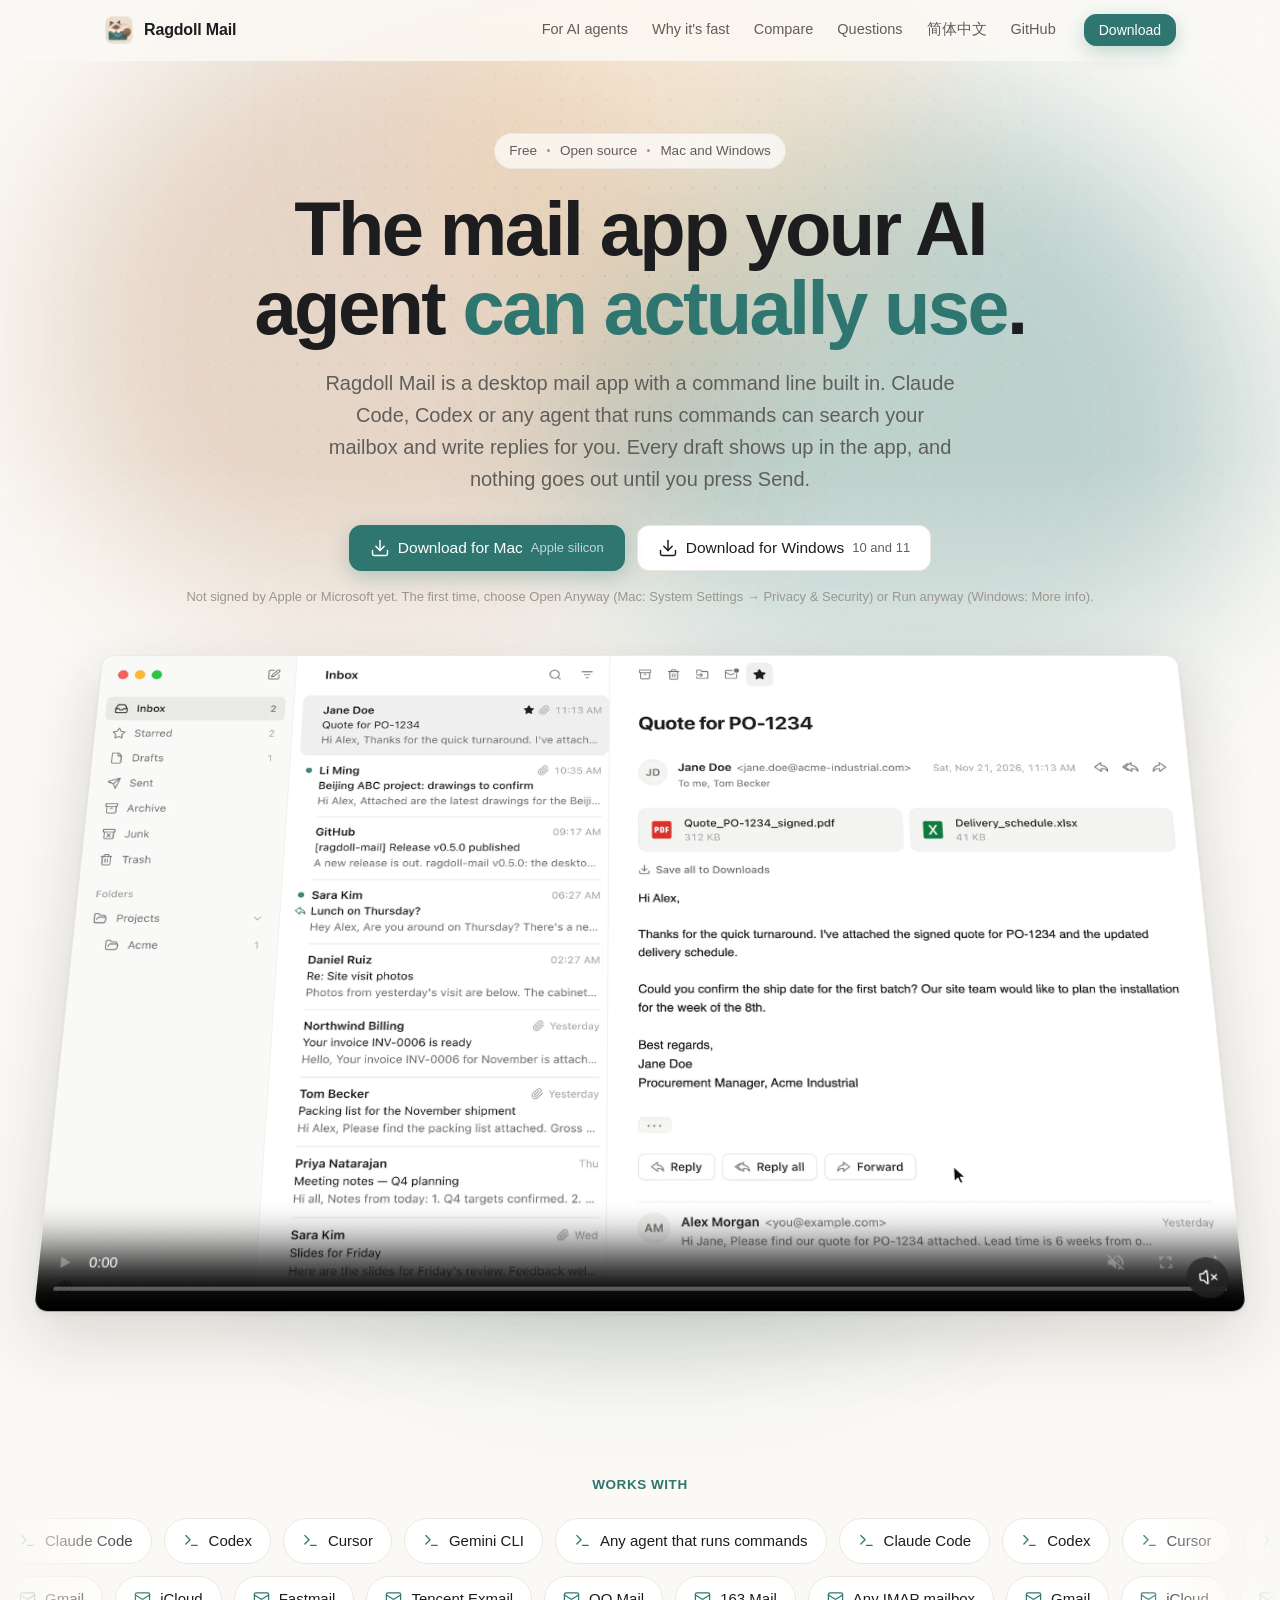
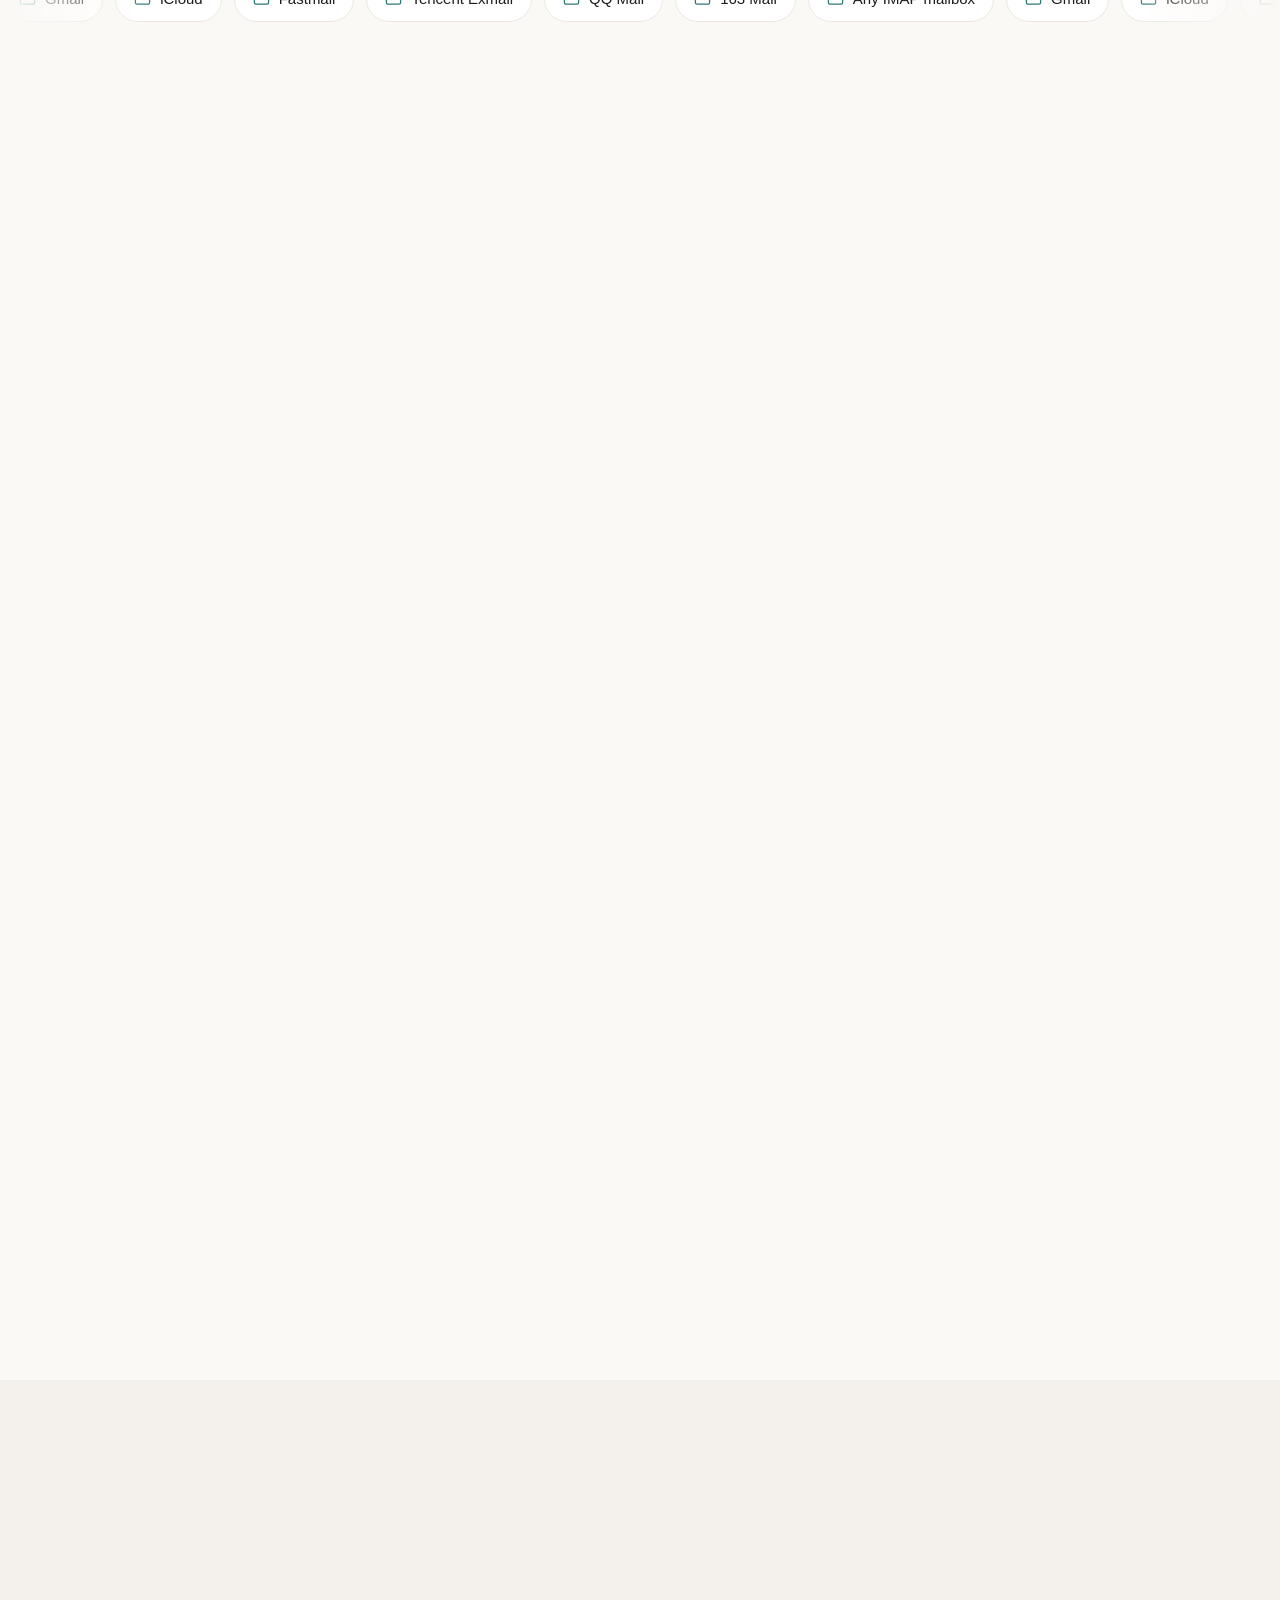
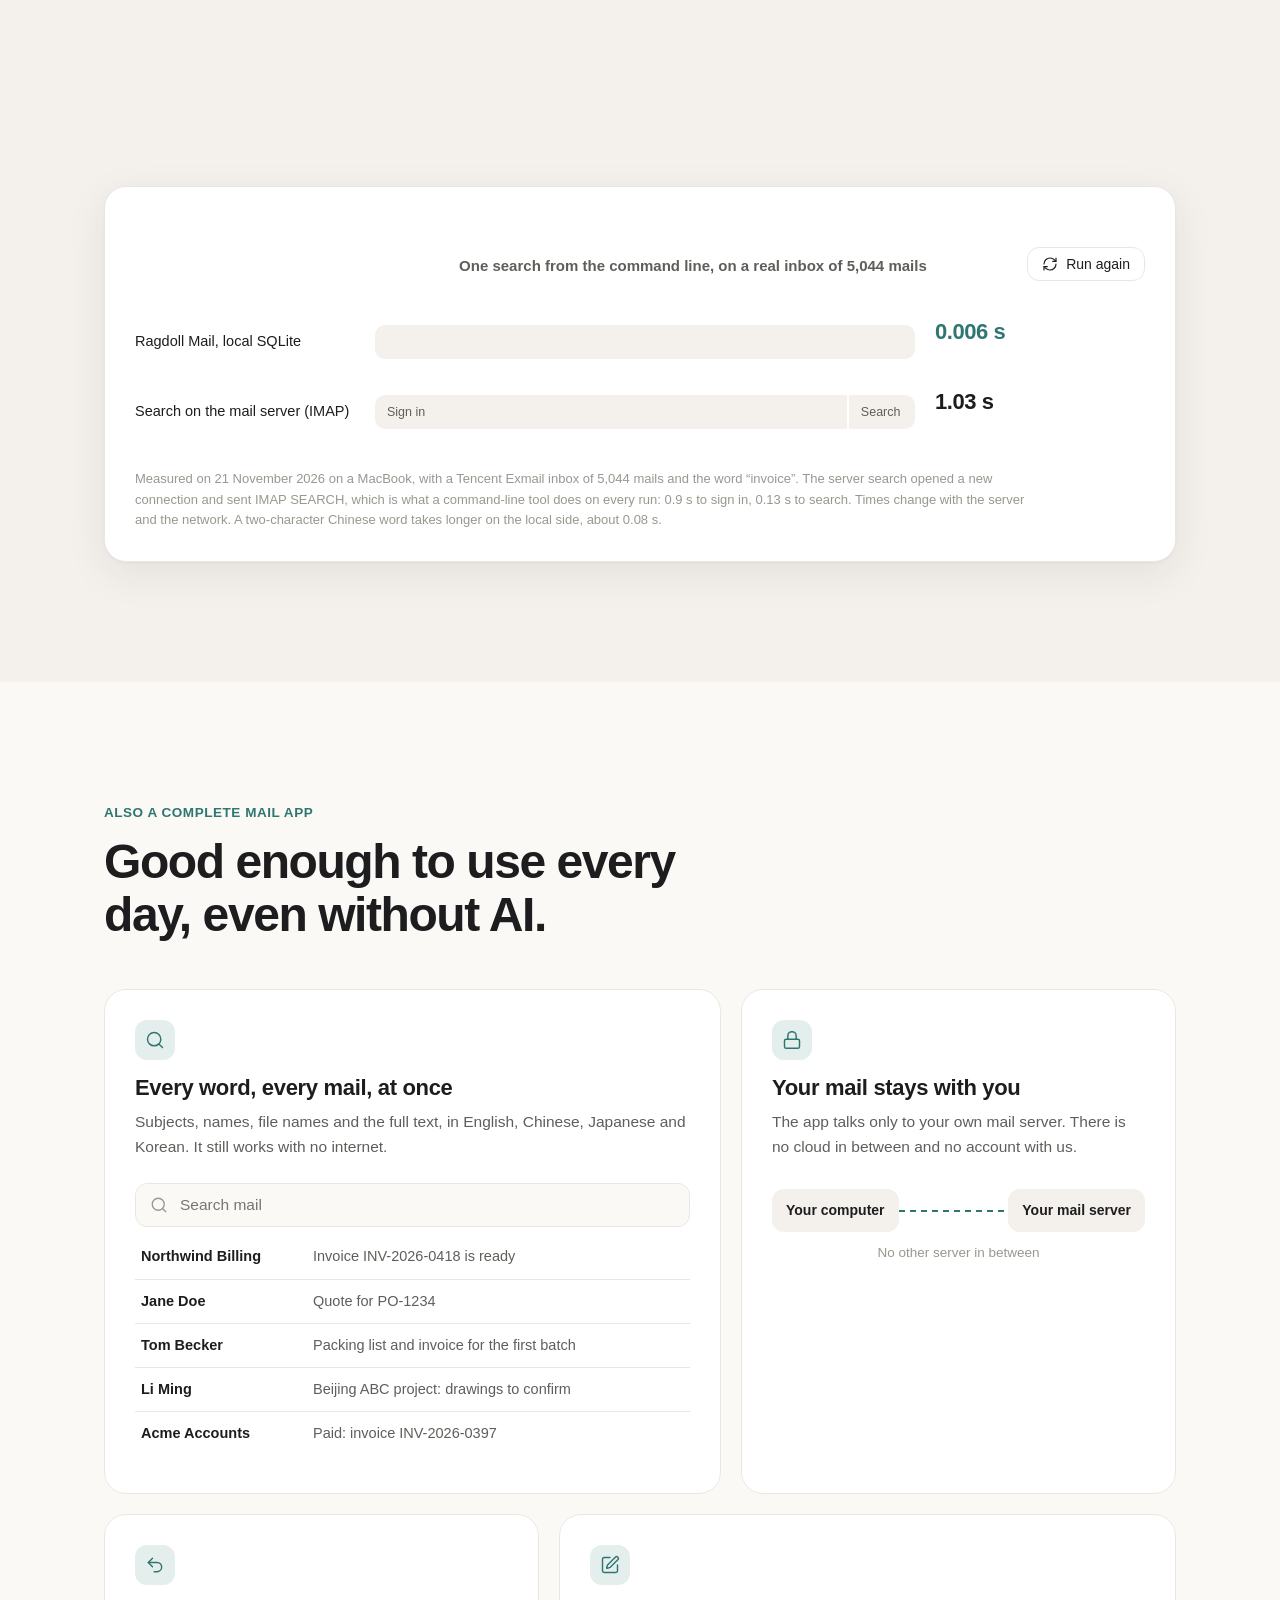
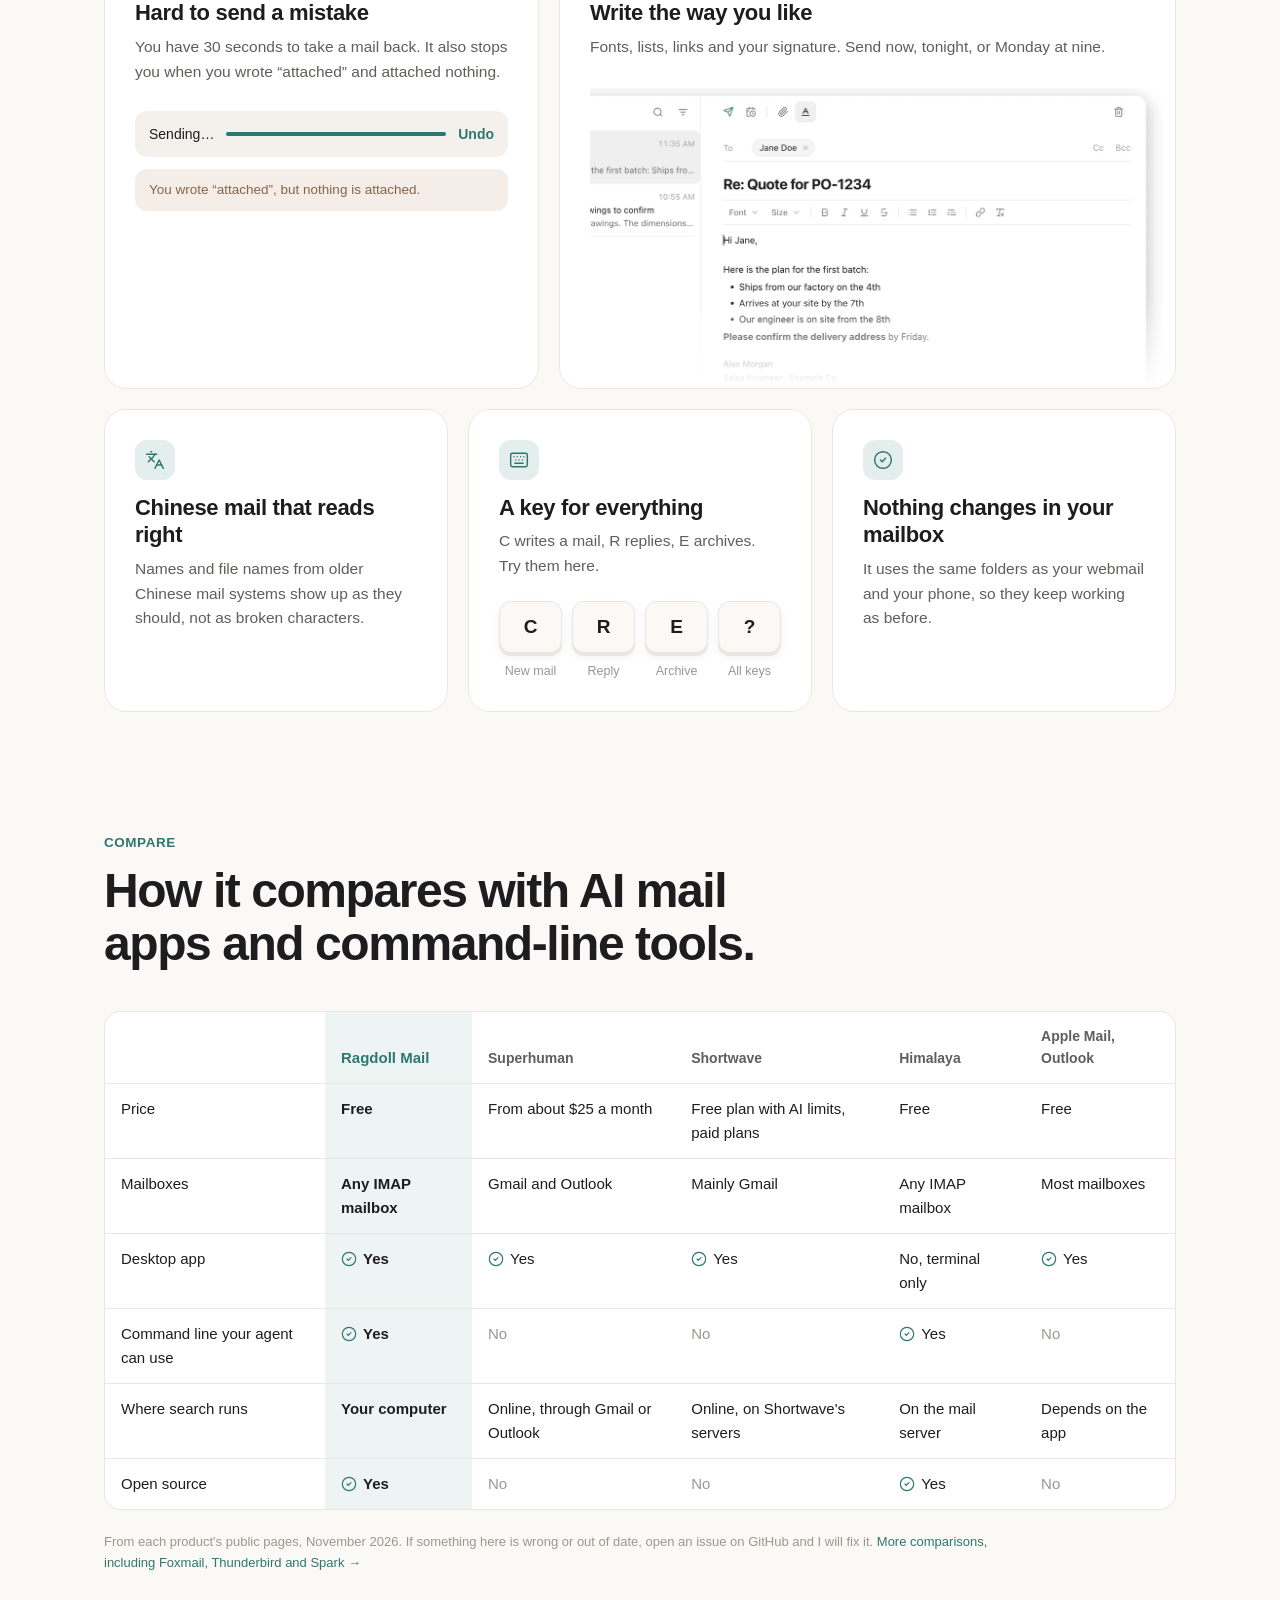
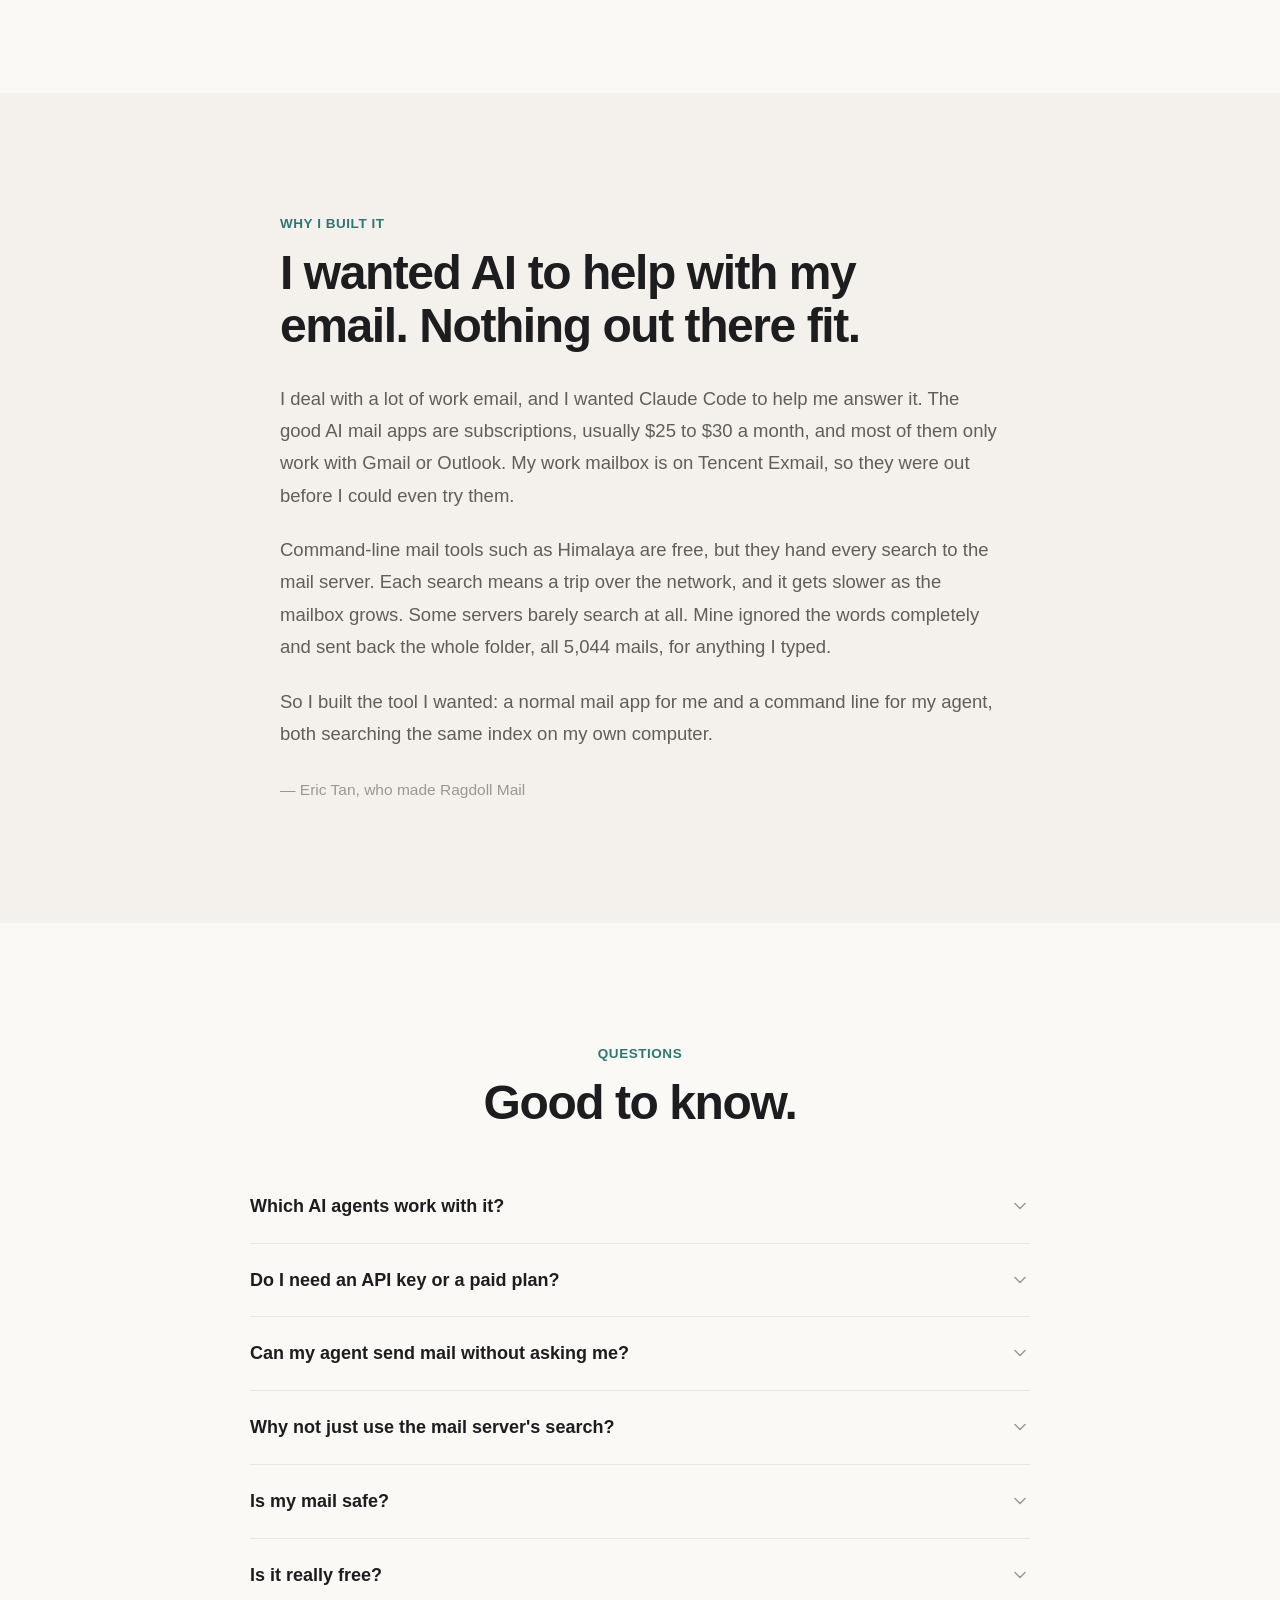
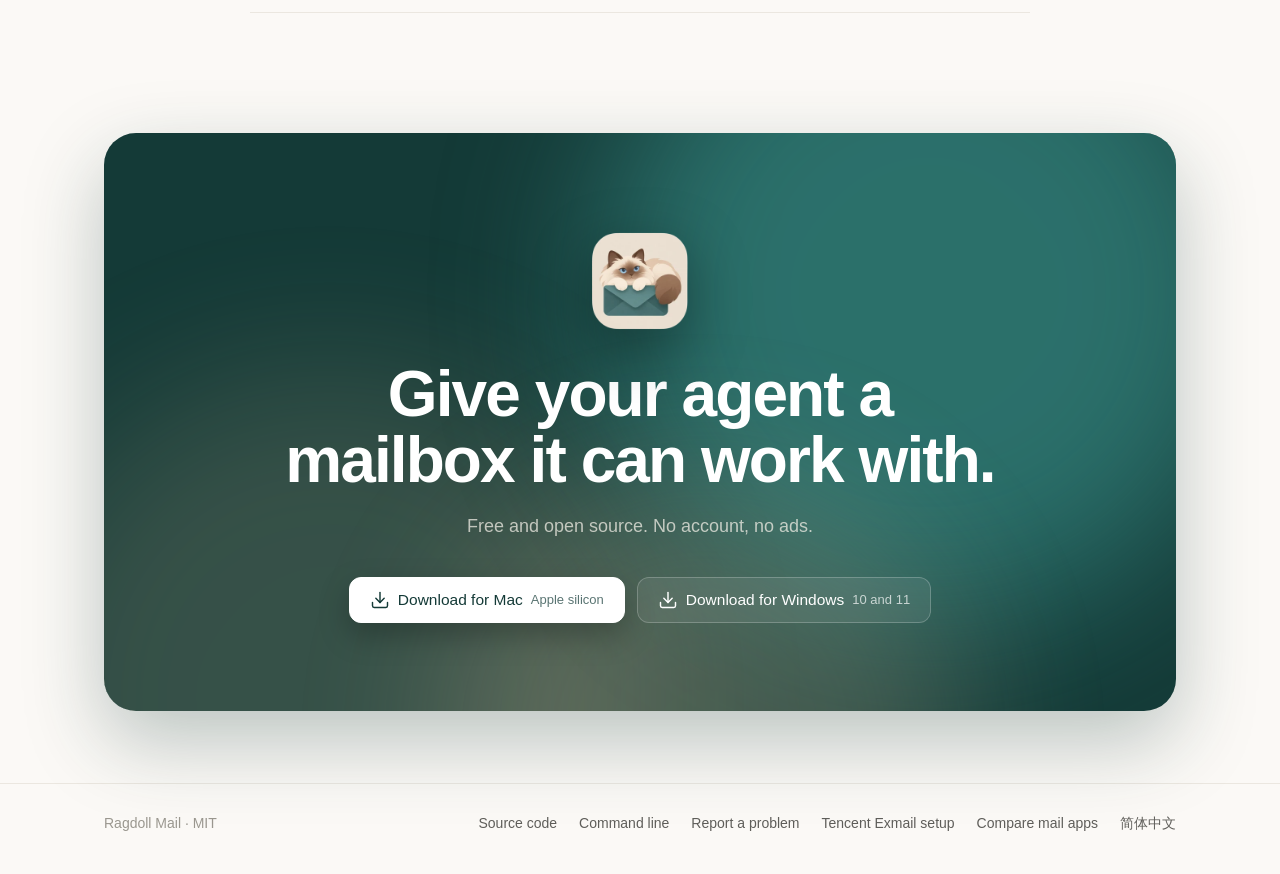
==== site/index.html @ f4a74070 "Website: a landing page that moves and can be tried - Hero: a slow moving light behind, the accent w" ====
<!doctype html>
<html lang="en">
<head>
<meta charset="utf-8">
<meta name="viewport" content="width=device-width, initial-scale=1">
<title>Ragdoll Mail: the free mail app your AI agent can use, for Mac and Windows</title>
<meta name="description" content="A free, open-source mail app for Mac and Windows with a command line built in. Claude Code, Codex and other agents can search your mail and draft replies, and you approve every send. Local SQLite search, any IMAP mailbox.">
<link rel="canonical" href="https://erict16.github.io/ragdoll-mail/">
<link rel="alternate" hreflang="en" href="https://erict16.github.io/ragdoll-mail/">
<link rel="alternate" hreflang="zh-Hans" href="https://erict16.github.io/ragdoll-mail/zh/">
<link rel="alternate" hreflang="x-default" href="https://erict16.github.io/ragdoll-mail/">
<link rel="icon" href="img/icon-256.png">
<link rel="apple-touch-icon" href="img/icon-256.png">
<meta name="theme-color" content="#fbf9f6" media="(prefers-color-scheme: light)">
<meta name="theme-color" content="#161615" media="(prefers-color-scheme: dark)">
<meta property="og:type" content="website">
<meta property="og:title" content="Ragdoll Mail: the free mail app your AI agent can use, for Mac and Windows">
<meta property="og:description" content="A free, open-source mail app for Mac and Windows with a command line built in. Claude Code, Codex and other agents can search your mail and draft replies, and you approve every send. Local SQLite search, any IMAP mailbox.">
<meta property="og:url" content="https://erict16.github.io/ragdoll-mail/">
<meta property="og:image" content="https://erict16.github.io/ragdoll-mail/img/og.png">
<meta property="og:image:width" content="1200">
<meta property="og:image:height" content="630">
<meta property="og:locale" content="en_US">
<meta name="twitter:card" content="summary_large_image">
<script>document.documentElement.classList.add("js")</script>
<link rel="stylesheet" href="style.css">
<link rel="preload" as="image" href="media/demo-en.webp" fetchpriority="high">
<script type="application/ld+json">[{"@context": "https://schema.org", "@type": "SoftwareApplication", "name": "Ragdoll Mail", "operatingSystem": "macOS, Windows", "applicationCategory": "CommunicationApplication", "description": "A free, open-source mail app for Mac and Windows with a command line built in. Claude Code, Codex and other agents can search your mail and draft replies, and you approve every send. Local SQLite search, any IMAP mailbox.", "url": "https://erict16.github.io/ragdoll-mail/", "downloadUrl": "https://github.com/erict16/ragdoll-mail/releases/latest", "license": "https://opensource.org/licenses/MIT", "isAccessibleForFree": true, "image": "https://erict16.github.io/ragdoll-mail/img/og.png", "offers": {"@type": "Offer", "price": "0", "priceCurrency": "USD"}}, {"@context": "https://schema.org", "@type": "VideoObject", "name": "Ragdoll Mail in 35 seconds", "description": "Ragdoll Mail in use: an AI agent in a terminal writes a reply with the ragdoll command, the draft opens in the app, the send is undone and set for tomorrow morning, and search finds mail as you type", "inLanguage": "en", "thumbnailUrl": "https://erict16.github.io/ragdoll-mail/media/demo-en.webp", "contentUrl": "https://erict16.github.io/ragdoll-mail/media/demo-en.mp4", "uploadDate": "2026-11-21", "duration": "PT35S"}, {"@context": "https://schema.org", "@type": "FAQPage", "mainEntity": [{"@type": "Question", "name": "Which AI agents work with it?", "acceptedAnswer": {"@type": "Answer", "text": "Any agent that can run shell commands, such as Claude Code, Codex, Cursor or Gemini CLI. The agent calls the ragdoll command the same way you would in a terminal."}}, {"@type": "Question", "name": "Do I need an API key or a paid plan?", "acceptedAnswer": {"@type": "Answer", "text": "No. Ragdoll Mail signs in to your mailbox over IMAP and SMTP, like any mail app. There is no API key to create, no OAuth app to register and no usage limit."}}, {"@type": "Question", "name": "Can my agent send mail without asking me?", "acceptedAnswer": {"@type": "Answer", "text": "Not by accident. The send command refuses to run without an explicit yes, and the setup we suggest tells agents to ask you first. Most people let the agent write the draft and press Send themselves."}}, {"@type": "Question", "name": "Why not just use the mail server's search?", "acceptedAnswer": {"@type": "Answer", "text": "Every server search is a round trip over the network, and it slows down as the mailbox grows. Some servers hardly search at all. A local index answers in milliseconds and works offline."}}, {"@type": "Question", "name": "Is my mail safe?", "acceptedAnswer": {"@type": "Answer", "text": "Your mail is stored on your computer and on your own mail server, and nowhere else. The app sends nothing to us. We do not run a server."}}, {"@type": "Question", "name": "Is it really free?", "acceptedAnswer": {"@type": "Answer", "text": "Yes. There are no ads, no subscription and no account. The code is open source under the MIT license, so anyone can check what it does."}}]}]</script>
</head>
<body>
<header class="top"><div class="wrap">
  <a class="brand" href="./"><img src="img/icon.webp" alt="" width="30" height="30">Ragdoll Mail</a>
  <nav>
    <a class="hide-s" href="#ai">For AI agents</a>
    <a class="hide-s" href="#speed">Why it&#x27;s fast</a>
    <a class="hide-s" href="#compare">Compare</a>
    <a class="hide-s" href="#questions">Questions</a>
    <a href="zh/" hreflang="zh-Hans">简体中文</a>
    <a href="https://github.com/erict16/ragdoll-mail">GitHub</a>
  </nav>
  <a class="btn primary" data-dl href="https://github.com/erict16/ragdoll-mail/releases/latest/download/ragdoll-mail-mac.dmg">Download</a>
</div></header>

<main>
<div class="hero">
  <div class="aurora" aria-hidden="true"><i></i><i></i><i></i></div>
  <div class="wrap">
  <div class="pill">Free<b></b>Open source<b></b>Mac and Windows</div>
  <h1>The mail app your AI agent <em>can actually use</em>.</h1>
  <p class="lead">Ragdoll Mail is a desktop mail app with a command line built in. Claude Code, Codex or any agent that runs commands can search your mailbox and write replies for you. Every draft shows up in the app, and nothing goes out until you press Send.</p>
  <div class="cta"><a class="btn primary" data-os="mac" href="https://github.com/erict16/ragdoll-mail/releases/latest/download/ragdoll-mail-mac.dmg"><svg class="i" viewBox="0 0 24 24" aria-hidden="true"><path d="M21 15v4a2 2 0 0 1-2 2H5a2 2 0 0 1-2-2v-4"/><polyline points="7 10 12 15 17 10"/><line x1="12" x2="12" y1="15" y2="3"/></svg>Download for Mac <small>Apple silicon</small></a><a class="btn " data-os="win" href="https://github.com/erict16/ragdoll-mail/releases/latest/download/ragdoll-mail-windows.zip"><svg class="i" viewBox="0 0 24 24" aria-hidden="true"><path d="M21 15v4a2 2 0 0 1-2 2H5a2 2 0 0 1-2-2v-4"/><polyline points="7 10 12 15 17 10"/><line x1="12" x2="12" y1="15" y2="3"/></svg>Download for Windows <small>10 and 11</small></a></div>
  <p class="first-open">Not signed by Apple or Microsoft yet. The first time, choose Open Anyway (Mac: System Settings → Privacy &amp; Security) or Run anyway (Windows: More info).</p>
  </div>
  <div class="shot"><div class="glow" aria-hidden="true"></div><div class="tilt">
    <video class="demo" data-src="media/demo-en.mp4" poster="media/demo-en.webp" width="1920" height="1200"
      muted loop playsinline preload="none" aria-label="Ragdoll Mail in use: an AI agent in a terminal writes a reply with the ragdoll command, the draft opens in the app, the send is undone and set for tomorrow morning, and search finds mail as you type"></video>
    <button class="sound" type="button" aria-pressed="false" data-on="Sound on" data-off="Sound off" aria-label="Sound on"><svg class="i" viewBox="0 0 24 24" aria-hidden="true"><path d="M11 4.702a.705.705 0 0 0-1.203-.498L6.413 7.587A1.4 1.4 0 0 1 5.416 8H3a1 1 0 0 0-1 1v6a1 1 0 0 0 1 1h2.416a1.4 1.4 0 0 1 .997.413l3.383 3.384A.705.705 0 0 0 11 19.298z"/><line x1="22" x2="16" y1="9" y2="15"/><line x1="16" x2="22" y1="9" y2="15"/></svg><svg class="i" viewBox="0 0 24 24" aria-hidden="true"><path d="M11 4.702a.705.705 0 0 0-1.203-.498L6.413 7.587A1.4 1.4 0 0 1 5.416 8H3a1 1 0 0 0-1 1v6a1 1 0 0 0 1 1h2.416a1.4 1.4 0 0 1 .997.413l3.383 3.384A.705.705 0 0 0 11 19.298z"/><path d="M16 9a5 5 0 0 1 0 6"/><path d="M19.364 18.364a9 9 0 0 0 0-12.728"/></svg></button>
  </div></div>
</div>

<section id="works" class="works">
  <div class="wrap center"><div class="kicker">Works with</div></div>
  <div class="mq"><div class="mq-track"><div class="mq-set"><span class="chip"><svg class="i" viewBox="0 0 24 24" aria-hidden="true"><polyline points="4 17 10 11 4 5"/><line x1="12" x2="20" y1="19" y2="19"/></svg>Claude Code</span><span class="chip"><svg class="i" viewBox="0 0 24 24" aria-hidden="true"><polyline points="4 17 10 11 4 5"/><line x1="12" x2="20" y1="19" y2="19"/></svg>Codex</span><span class="chip"><svg class="i" viewBox="0 0 24 24" aria-hidden="true"><polyline points="4 17 10 11 4 5"/><line x1="12" x2="20" y1="19" y2="19"/></svg>Cursor</span><span class="chip"><svg class="i" viewBox="0 0 24 24" aria-hidden="true"><polyline points="4 17 10 11 4 5"/><line x1="12" x2="20" y1="19" y2="19"/></svg>Gemini CLI</span><span class="chip"><svg class="i" viewBox="0 0 24 24" aria-hidden="true"><polyline points="4 17 10 11 4 5"/><line x1="12" x2="20" y1="19" y2="19"/></svg>Any agent that runs commands</span><span class="chip"><svg class="i" viewBox="0 0 24 24" aria-hidden="true"><polyline points="4 17 10 11 4 5"/><line x1="12" x2="20" y1="19" y2="19"/></svg>Claude Code</span><span class="chip"><svg class="i" viewBox="0 0 24 24" aria-hidden="true"><polyline points="4 17 10 11 4 5"/><line x1="12" x2="20" y1="19" y2="19"/></svg>Codex</span><span class="chip"><svg class="i" viewBox="0 0 24 24" aria-hidden="true"><polyline points="4 17 10 11 4 5"/><line x1="12" x2="20" y1="19" y2="19"/></svg>Cursor</span><span class="chip"><svg class="i" viewBox="0 0 24 24" aria-hidden="true"><polyline points="4 17 10 11 4 5"/><line x1="12" x2="20" y1="19" y2="19"/></svg>Gemini CLI</span><span class="chip"><svg class="i" viewBox="0 0 24 24" aria-hidden="true"><polyline points="4 17 10 11 4 5"/><line x1="12" x2="20" y1="19" y2="19"/></svg>Any agent that runs commands</span></div><div class="mq-set" aria-hidden="true"><span class="chip"><svg class="i" viewBox="0 0 24 24" aria-hidden="true"><polyline points="4 17 10 11 4 5"/><line x1="12" x2="20" y1="19" y2="19"/></svg>Claude Code</span><span class="chip"><svg class="i" viewBox="0 0 24 24" aria-hidden="true"><polyline points="4 17 10 11 4 5"/><line x1="12" x2="20" y1="19" y2="19"/></svg>Codex</span><span class="chip"><svg class="i" viewBox="0 0 24 24" aria-hidden="true"><polyline points="4 17 10 11 4 5"/><line x1="12" x2="20" y1="19" y2="19"/></svg>Cursor</span><span class="chip"><svg class="i" viewBox="0 0 24 24" aria-hidden="true"><polyline points="4 17 10 11 4 5"/><line x1="12" x2="20" y1="19" y2="19"/></svg>Gemini CLI</span><span class="chip"><svg class="i" viewBox="0 0 24 24" aria-hidden="true"><polyline points="4 17 10 11 4 5"/><line x1="12" x2="20" y1="19" y2="19"/></svg>Any agent that runs commands</span><span class="chip"><svg class="i" viewBox="0 0 24 24" aria-hidden="true"><polyline points="4 17 10 11 4 5"/><line x1="12" x2="20" y1="19" y2="19"/></svg>Claude Code</span><span class="chip"><svg class="i" viewBox="0 0 24 24" aria-hidden="true"><polyline points="4 17 10 11 4 5"/><line x1="12" x2="20" y1="19" y2="19"/></svg>Codex</span><span class="chip"><svg class="i" viewBox="0 0 24 24" aria-hidden="true"><polyline points="4 17 10 11 4 5"/><line x1="12" x2="20" y1="19" y2="19"/></svg>Cursor</span><span class="chip"><svg class="i" viewBox="0 0 24 24" aria-hidden="true"><polyline points="4 17 10 11 4 5"/><line x1="12" x2="20" y1="19" y2="19"/></svg>Gemini CLI</span><span class="chip"><svg class="i" viewBox="0 0 24 24" aria-hidden="true"><polyline points="4 17 10 11 4 5"/><line x1="12" x2="20" y1="19" y2="19"/></svg>Any agent that runs commands</span></div></div></div>
  <div class="mq rev"><div class="mq-track"><div class="mq-set"><span class="chip"><svg class="i" viewBox="0 0 24 24" aria-hidden="true"><rect width="20" height="16" x="2" y="4" rx="2"/><path d="m22 7-8.97 5.7a1.94 1.94 0 0 1-2.06 0L2 7"/></svg>Gmail</span><span class="chip"><svg class="i" viewBox="0 0 24 24" aria-hidden="true"><rect width="20" height="16" x="2" y="4" rx="2"/><path d="m22 7-8.97 5.7a1.94 1.94 0 0 1-2.06 0L2 7"/></svg>iCloud</span><span class="chip"><svg class="i" viewBox="0 0 24 24" aria-hidden="true"><rect width="20" height="16" x="2" y="4" rx="2"/><path d="m22 7-8.97 5.7a1.94 1.94 0 0 1-2.06 0L2 7"/></svg>Fastmail</span><span class="chip"><svg class="i" viewBox="0 0 24 24" aria-hidden="true"><rect width="20" height="16" x="2" y="4" rx="2"/><path d="m22 7-8.97 5.7a1.94 1.94 0 0 1-2.06 0L2 7"/></svg>Tencent Exmail</span><span class="chip"><svg class="i" viewBox="0 0 24 24" aria-hidden="true"><rect width="20" height="16" x="2" y="4" rx="2"/><path d="m22 7-8.97 5.7a1.94 1.94 0 0 1-2.06 0L2 7"/></svg>QQ Mail</span><span class="chip"><svg class="i" viewBox="0 0 24 24" aria-hidden="true"><rect width="20" height="16" x="2" y="4" rx="2"/><path d="m22 7-8.97 5.7a1.94 1.94 0 0 1-2.06 0L2 7"/></svg>163 Mail</span><span class="chip"><svg class="i" viewBox="0 0 24 24" aria-hidden="true"><rect width="20" height="16" x="2" y="4" rx="2"/><path d="m22 7-8.97 5.7a1.94 1.94 0 0 1-2.06 0L2 7"/></svg>Any IMAP mailbox</span><span class="chip"><svg class="i" viewBox="0 0 24 24" aria-hidden="true"><rect width="20" height="16" x="2" y="4" rx="2"/><path d="m22 7-8.97 5.7a1.94 1.94 0 0 1-2.06 0L2 7"/></svg>Gmail</span><span class="chip"><svg class="i" viewBox="0 0 24 24" aria-hidden="true"><rect width="20" height="16" x="2" y="4" rx="2"/><path d="m22 7-8.97 5.7a1.94 1.94 0 0 1-2.06 0L2 7"/></svg>iCloud</span><span class="chip"><svg class="i" viewBox="0 0 24 24" aria-hidden="true"><rect width="20" height="16" x="2" y="4" rx="2"/><path d="m22 7-8.97 5.7a1.94 1.94 0 0 1-2.06 0L2 7"/></svg>Fastmail</span><span class="chip"><svg class="i" viewBox="0 0 24 24" aria-hidden="true"><rect width="20" height="16" x="2" y="4" rx="2"/><path d="m22 7-8.97 5.7a1.94 1.94 0 0 1-2.06 0L2 7"/></svg>Tencent Exmail</span><span class="chip"><svg class="i" viewBox="0 0 24 24" aria-hidden="true"><rect width="20" height="16" x="2" y="4" rx="2"/><path d="m22 7-8.97 5.7a1.94 1.94 0 0 1-2.06 0L2 7"/></svg>QQ Mail</span><span class="chip"><svg class="i" viewBox="0 0 24 24" aria-hidden="true"><rect width="20" height="16" x="2" y="4" rx="2"/><path d="m22 7-8.97 5.7a1.94 1.94 0 0 1-2.06 0L2 7"/></svg>163 Mail</span><span class="chip"><svg class="i" viewBox="0 0 24 24" aria-hidden="true"><rect width="20" height="16" x="2" y="4" rx="2"/><path d="m22 7-8.97 5.7a1.94 1.94 0 0 1-2.06 0L2 7"/></svg>Any IMAP mailbox</span></div><div class="mq-set" aria-hidden="true"><span class="chip"><svg class="i" viewBox="0 0 24 24" aria-hidden="true"><rect width="20" height="16" x="2" y="4" rx="2"/><path d="m22 7-8.97 5.7a1.94 1.94 0 0 1-2.06 0L2 7"/></svg>Gmail</span><span class="chip"><svg class="i" viewBox="0 0 24 24" aria-hidden="true"><rect width="20" height="16" x="2" y="4" rx="2"/><path d="m22 7-8.97 5.7a1.94 1.94 0 0 1-2.06 0L2 7"/></svg>iCloud</span><span class="chip"><svg class="i" viewBox="0 0 24 24" aria-hidden="true"><rect width="20" height="16" x="2" y="4" rx="2"/><path d="m22 7-8.97 5.7a1.94 1.94 0 0 1-2.06 0L2 7"/></svg>Fastmail</span><span class="chip"><svg class="i" viewBox="0 0 24 24" aria-hidden="true"><rect width="20" height="16" x="2" y="4" rx="2"/><path d="m22 7-8.97 5.7a1.94 1.94 0 0 1-2.06 0L2 7"/></svg>Tencent Exmail</span><span class="chip"><svg class="i" viewBox="0 0 24 24" aria-hidden="true"><rect width="20" height="16" x="2" y="4" rx="2"/><path d="m22 7-8.97 5.7a1.94 1.94 0 0 1-2.06 0L2 7"/></svg>QQ Mail</span><span class="chip"><svg class="i" viewBox="0 0 24 24" aria-hidden="true"><rect width="20" height="16" x="2" y="4" rx="2"/><path d="m22 7-8.97 5.7a1.94 1.94 0 0 1-2.06 0L2 7"/></svg>163 Mail</span><span class="chip"><svg class="i" viewBox="0 0 24 24" aria-hidden="true"><rect width="20" height="16" x="2" y="4" rx="2"/><path d="m22 7-8.97 5.7a1.94 1.94 0 0 1-2.06 0L2 7"/></svg>Any IMAP mailbox</span><span class="chip"><svg class="i" viewBox="0 0 24 24" aria-hidden="true"><rect width="20" height="16" x="2" y="4" rx="2"/><path d="m22 7-8.97 5.7a1.94 1.94 0 0 1-2.06 0L2 7"/></svg>Gmail</span><span class="chip"><svg class="i" viewBox="0 0 24 24" aria-hidden="true"><rect width="20" height="16" x="2" y="4" rx="2"/><path d="m22 7-8.97 5.7a1.94 1.94 0 0 1-2.06 0L2 7"/></svg>iCloud</span><span class="chip"><svg class="i" viewBox="0 0 24 24" aria-hidden="true"><rect width="20" height="16" x="2" y="4" rx="2"/><path d="m22 7-8.97 5.7a1.94 1.94 0 0 1-2.06 0L2 7"/></svg>Fastmail</span><span class="chip"><svg class="i" viewBox="0 0 24 24" aria-hidden="true"><rect width="20" height="16" x="2" y="4" rx="2"/><path d="m22 7-8.97 5.7a1.94 1.94 0 0 1-2.06 0L2 7"/></svg>Tencent Exmail</span><span class="chip"><svg class="i" viewBox="0 0 24 24" aria-hidden="true"><rect width="20" height="16" x="2" y="4" rx="2"/><path d="m22 7-8.97 5.7a1.94 1.94 0 0 1-2.06 0L2 7"/></svg>QQ Mail</span><span class="chip"><svg class="i" viewBox="0 0 24 24" aria-hidden="true"><rect width="20" height="16" x="2" y="4" rx="2"/><path d="m22 7-8.97 5.7a1.94 1.94 0 0 1-2.06 0L2 7"/></svg>163 Mail</span><span class="chip"><svg class="i" viewBox="0 0 24 24" aria-hidden="true"><rect width="20" height="16" x="2" y="4" rx="2"/><path d="m22 7-8.97 5.7a1.94 1.94 0 0 1-2.06 0L2 7"/></svg>Any IMAP mailbox</span></div></div></div>
</section>

<div class="wrap"><div class="nums reveal"><div class="num"><b data-n="6" data-pre="" data-suf=" ms">6 ms</b><span>one search through 5,044 mails</span></div><div class="num"><b data-n="0" data-pre="$" data-suf="">$0</b><span>no subscription, no account</span></div><div class="num"><b data-n="30" data-pre="" data-suf=" s">30 s</b><span>to take a sent mail back</span></div><div class="num"><b data-n="0" data-pre="" data-suf="">0</b><span>mails that pass through a server of ours</span></div></div></div>

<section id="ai"><div class="wrap">
  <div class="reveal">
    <div class="kicker">For AI agents</div>
    <h2>Your agent writes the draft, and you decide whether it goes out.</h2>
    <p class="sub">The <code>ragdoll</code> command is installed from the app in one click (Settings → Command line). Every command has a <code>--json</code> option, and <code>ragdoll --help</code> lists them all, so an agent can learn it on its own. <a class="more" href="https://github.com/erict16/ragdoll-mail/blob/main/docs/command-line.md">Read the command-line guide →</a></p>
  </div>
  <div class="grid agent">
    <div class="agent-demo t-wide reveal">
      <div class="tabs" role="tablist"><button type="button" role="tab" aria-selected="true" data-k="0">Reply with a file</button><button type="button" role="tab" aria-selected="false" data-k="1">What needs me?</button><button type="button" role="tab" aria-selected="false" data-k="2">Send it Monday</button></div>
      <div class="term-win"><div class="term-bar"><b></b><b></b><b></b></div><div class="term-stack"><div class="term scene on" data-k="0"><span class="ln say"><span class="y">you  </span> <span class="c">›</span> <span class="tx" data-t="Reply to Jane and attach the signed quote.">Reply to Jane and attach the signed quote.</span></span><span class="ln"><span class="p">$</span> <span class="tx" data-t="ragdoll search jane quote --json">ragdoll search jane quote --json</span></span><span class="ln"><span class="p">$</span> <span class="tx" data-t="ragdoll draft --reply inbox:312 --body reply.html --attach Quote.pdf">ragdoll draft --reply inbox:312 --body reply.html --attach Quote.pdf</span></span><span class="ln"><span class="p">$</span> <span class="tx" data-t="ragdoll check drafts:14 --reply">ragdoll check drafts:14 --reply</span></span><span class="ln">  <span class="p">CHECK OK</span></span><span class="ln"><span class="p">$</span> <span class="tx" data-t="ragdoll open drafts:14">ragdoll open drafts:14</span></span><span class="ln say"><span class="y">agent</span> <span class="c">›</span> The draft is open in Ragdoll Mail. Send it when you are happy.</span></div><div class="term scene" data-k="1"><span class="ln say"><span class="y">you  </span> <span class="c">›</span> <span class="tx" data-t="What is still waiting for me this week?">What is still waiting for me this week?</span></span><span class="ln"><span class="p">$</span> <span class="tx" data-t="ragdoll list --unread --since 2026-11-16 --json">ragdoll list --unread --since 2026-11-16 --json</span></span><span class="ln"><span class="p">$</span> <span class="tx" data-t="ragdoll read inbox:318 --new --json">ragdoll read inbox:318 --new --json</span></span><span class="ln say"><span class="y">agent</span> <span class="c">›</span> Three mails need you. Li Ming wants the drawings confirmed by Friday.</span></div><div class="term scene" data-k="2"><span class="ln say"><span class="y">you  </span> <span class="c">›</span> <span class="tx" data-t="Send it on Monday at nine instead.">Send it on Monday at nine instead.</span></span><span class="ln say"><span class="y">agent</span> <span class="c">›</span> Schedule drafts:14 for Monday 23 November at 09:00?</span><span class="ln say"><span class="y">you  </span> <span class="c">›</span> <span class="tx" data-t="Yes.">Yes.</span></span><span class="ln"><span class="p">$</span> <span class="tx" data-t="ragdoll schedule drafts:14 --at &quot;2026-11-23 09:00&quot; --yes">ragdoll schedule drafts:14 --at &quot;2026-11-23 09:00&quot; --yes</span></span><span class="ln say"><span class="y">agent</span> <span class="c">›</span> Done. Ragdoll Mail sends it on Monday at 09:00.</span></div></div></div>
      <div class="handoff"><i></i></div>
      <div class="cards"><div class="card scene on" data-k="0"><div class="card-top"><span><svg class="i" viewBox="0 0 24 24" aria-hidden="true"><path d="M15 2H6a2 2 0 0 0-2 2v16a2 2 0 0 0 2 2h12a2 2 0 0 0 2-2V7Z"/><path d="M14 2v4a2 2 0 0 0 2 2h4"/><path d="M10 9H8"/><path d="M16 13H8"/><path d="M16 17H8"/></svg>Drafts</span><span><img src="img/icon.webp" alt="" width="18" height="18" loading="lazy">Ragdoll Mail</span></div><div class="draft-to"><span>To</span><b>Jane Doe</b></div><div class="draft-subj">Re: Quote for PO-1234</div><p>Hi Jane, the signed quote for PO-1234 is attached. Please confirm the delivery address by Friday.</p><div class="draft-foot"><span class="att"><svg class="i" viewBox="0 0 24 24" aria-hidden="true"><path d="m21.44 11.05-9.19 9.19a6 6 0 0 1-8.49-8.49l8.57-8.57A4 4 0 1 1 18 8.84l-8.59 8.57a2 2 0 0 1-2.83-2.83l8.49-8.48"/></svg>Quote.pdf</span><span class="btn primary"><svg class="i" viewBox="0 0 24 24" aria-hidden="true"><path d="M14.536 21.686a.5.5 0 0 0 .937-.024l6.5-19a.496.496 0 0 0-.635-.635l-19 6.5a.5.5 0 0 0-.024.937l7.93 3.18a2 2 0 0 1 1.112 1.11z"/><path d="m21.854 2.147-10.94 10.939"/></svg>Send</span></div></div><div class="card scene" data-k="1"><div class="card-top"><span><svg class="i" viewBox="0 0 24 24" aria-hidden="true"><polyline points="22 12 16 12 14 15 10 15 8 12 2 12"/><path d="M5.45 5.11 2 12v6a2 2 0 0 0 2 2h16a2 2 0 0 0 2-2v-6l-3.45-6.89A2 2 0 0 0 16.76 4H7.24a2 2 0 0 0-1.79 1.11z"/></svg>Inbox</span><span><img src="img/icon.webp" alt="" width="18" height="18" loading="lazy">Ragdoll Mail</span></div><ul class="mlist"><li><i></i><b>Li Ming</b><span>Beijing ABC project: drawings to confirm</span><svg class="i" viewBox="0 0 24 24" aria-hidden="true"><path d="m21.44 11.05-9.19 9.19a6 6 0 0 1-8.49-8.49l8.57-8.57A4 4 0 1 1 18 8.84l-8.59 8.57a2 2 0 0 1-2.83-2.83l8.49-8.48"/></svg><time>10:55</time></li><li><i></i><b>Northwind Billing</b><span>Invoice INV-2026-0418 is ready</span><svg class="i" viewBox="0 0 24 24" aria-hidden="true"><path d="m21.44 11.05-9.19 9.19a6 6 0 0 1-8.49-8.49l8.57-8.57A4 4 0 1 1 18 8.84l-8.59 8.57a2 2 0 0 1-2.83-2.83l8.49-8.48"/></svg><time>Thu</time></li><li><i></i><b>Sara Kim</b><span>Slides for Friday</span><time>Wed</time></li></ul></div><div class="card scene" data-k="2"><div class="card-top"><span><svg class="i" viewBox="0 0 24 24" aria-hidden="true"><path d="M21 7.5V6a2 2 0 0 0-2-2H5a2 2 0 0 0-2 2v14a2 2 0 0 0 2 2h3.5"/><path d="M16 2v4"/><path d="M8 2v4"/><path d="M3 10h5"/><path d="M17.5 17.5 16 16.3V14"/><circle cx="16" cy="16" r="6"/></svg>Scheduled</span><span><img src="img/icon.webp" alt="" width="18" height="18" loading="lazy">Ragdoll Mail</span></div><div class="draft-to"><span>To</span><b>Jane Doe</b></div><div class="draft-subj">Re: Quote for PO-1234</div><div class="when"><svg class="i" viewBox="0 0 24 24" aria-hidden="true"><circle cx="12" cy="12" r="10"/><polyline points="12 6 12 12 16 14"/></svg><b>Mon 23 Nov · 09:00</b></div></div></div>
    </div>
    <div class="pts t-narrow reveal"><div class="pt"><div class="ic"><svg class="i" viewBox="0 0 24 24" aria-hidden="true"><path d="M15 2H6a2 2 0 0 0-2 2v16a2 2 0 0 0 2 2h12a2 2 0 0 0 2-2V7Z"/><path d="M14 2v4a2 2 0 0 0 2 2h4"/><path d="M10 9H8"/><path d="M16 13H8"/><path d="M16 17H8"/></svg></div><div><h3>Real drafts in your real mailbox</h3><p>ragdoll draft saves the reply in your Drafts folder, with your signature and the earlier mails quoted. You can open it in the app, on your phone or in any other mail app.</p></div></div><div class="pt"><div class="ic"><svg class="i" viewBox="0 0 24 24" aria-hidden="true"><path d="M20 13c0 5-3.5 7.5-7.66 8.95a1 1 0 0 1-.67-.01C7.5 20.5 4 18 4 13V6a1 1 0 0 1 1-1c2 0 4.5-1.2 6.24-2.72a1.17 1.17 0 0 1 1.52 0C14.51 3.81 17 5 19 5a1 1 0 0 1 1 1z"/><path d="m9 12 2 2 4-4"/></svg></div><div><h3>Checked before it can go</h3><p>ragdoll check catches an empty subject, a mail that says “attached” with nothing attached, a [Name] left in the text, and garbled characters.</p></div></div><div class="pt"><div class="ic"><svg class="i" viewBox="0 0 24 24" aria-hidden="true"><path d="M14.536 21.686a.5.5 0 0 0 .937-.024l6.5-19a.496.496 0 0 0-.635-.635l-19 6.5a.5.5 0 0 0-.024.937l7.93 3.18a2 2 0 0 1 1.112 1.11z"/><path d="m21.854 2.147-10.94 10.939"/></svg></div><div><h3>Nothing is sent without you</h3><p>Sending needs an explicit yes, and a draft that has already gone out cannot be sent again by mistake.</p></div></div><div class="pt"><div class="ic"><svg class="i" viewBox="0 0 24 24" aria-hidden="true"><path d="m15.5 7.5 2.3 2.3a1 1 0 0 0 1.4 0l2.1-2.1a1 1 0 0 0 0-1.4L19 4"/><path d="m21 2-9.6 9.6"/><circle cx="7.5" cy="15.5" r="5.5"/></svg></div><div><h3>No API key, no OAuth app, no quota</h3><p>It talks plain IMAP and SMTP to your own mail server. The password stays in the system keychain and is never printed.</p></div></div></div>
  </div>
</div></section>

<section id="speed" class="band"><div class="wrap">
  <div class="reveal">
    <div class="kicker">Why it&#x27;s fast</div>
    <h2>Search never leaves your computer.</h2>
    <p class="sub">Ragdoll Mail keeps a full-text index of your mail in SQLite on your own disk. Tools that rely on the server have to connect, sign in and wait for the server each time you search.</p>
  </div>
  <div class="race reveal" data-ours="0.0063" data-srv="1.03" data-split="0.9" data-unit=" s"><div class="race-head"><div class="stat"><b>160× faster</b><span>One search from the command line, on a real inbox of 5,044 mails</span></div><button type="button" class="btn rerun"><svg class="i" viewBox="0 0 24 24" aria-hidden="true"><path d="M3 12a9 9 0 0 1 9-9 9.75 9.75 0 0 1 6.74 2.74L21 8"/><path d="M21 3v5h-5"/><path d="M21 12a9 9 0 0 1-9 9 9.75 9.75 0 0 1-6.74-2.74L3 16"/><path d="M8 16H3v5"/></svg>Run again</button></div><div class="race-row ours"><div class="race-name">Ragdoll Mail, local SQLite</div><div class="race-track"><span class="slot" style="--w:0.80%"><i class="seg"></i></span></div><div class="race-val"><b data-f="0.006 s">0.006 s</b><span>989 mails that contain the word</span></div></div><div class="race-row"><div class="race-name">Search on the mail server (IMAP)</div><div class="race-track"><span class="slot wait" style="--w:87.38%"><i class="seg"></i><em>Sign in</em></span><span class="slot" style="--w:12.62%"><i class="seg"></i><em>Search</em></span></div><div class="race-val"><b data-f="1.03 s">1.03 s</b><span>5,044 mails: the whole folder</span></div></div><p class="speed-note">Measured on 21 November 2026 on a MacBook, with a Tencent Exmail inbox of 5,044 mails and the word “invoice”. The server search opened a new connection and sent IMAP SEARCH, which is what a command-line tool does on every run: 0.9 s to sign in, 0.13 s to search. Times change with the server and the network. A two-character Chinese word takes longer on the local side, about 0.08 s.</p></div>
</div></section>

<section id="features"><div class="wrap">
  <div class="reveal">
    <div class="kicker">Also a complete mail app</div>
    <h2>Good enough to use every day, even without AI.</h2>
  </div>
  <div class="grid">
    <div class="tile t-wide reveal"><div class="ic"><svg class="i" viewBox="0 0 24 24" aria-hidden="true"><circle cx="11" cy="11" r="8"/><path d="m21 21-4.3-4.3"/></svg></div><h3>Every word, every mail, at once</h3><p>Subjects, names, file names and the full text, in English, Chinese, Japanese and Korean. It still works with no internet.</p><div class="msearch"><label class="msearch-box"><svg class="i" viewBox="0 0 24 24" aria-hidden="true"><circle cx="11" cy="11" r="8"/><path d="m21 21-4.3-4.3"/></svg><input type="search" placeholder="Search mail" aria-label="Search mail" autocomplete="off" spellcheck="false" data-q="invoice"></label><ul class="mlist"><li data-s="northwind billing invoice inv-2026-0418 is ready"><b>Northwind Billing</b><span>Invoice INV-2026-0418 is ready</span></li><li data-s="jane doe quote for po-1234"><b>Jane Doe</b><span>Quote for PO-1234</span></li><li data-s="tom becker packing list and invoice for the first batch"><b>Tom Becker</b><span>Packing list and invoice for the first batch</span></li><li data-s="li ming beijing abc project: drawings to confirm"><b>Li Ming</b><span>Beijing ABC project: drawings to confirm</span></li><li data-s="acme accounts paid: invoice inv-2026-0397"><b>Acme Accounts</b><span>Paid: invoice INV-2026-0397</span></li><li data-s="sara kim slides for friday"><b>Sara Kim</b><span>Slides for Friday</span></li><li data-s="priya natarajan meeting notes, and one question"><b>Priya Natarajan</b><span>Meeting notes, and one question</span></li></ul><p class="none" hidden>No mail matches.</p></div></div>
    <div class="tile t-narrow reveal"><div class="ic"><svg class="i" viewBox="0 0 24 24" aria-hidden="true"><rect width="18" height="11" x="3" y="11" rx="2" ry="2"/><path d="M7 11V7a5 5 0 0 1 10 0v4"/></svg></div><h3>Your mail stays with you</h3><p>The app talks only to your own mail server. There is no cloud in between and no account with us.</p><div class="path"><span>Your computer</span><i></i><span>Your mail server</span></div><div class="path-x">No other server in between</div></div>
    <div class="tile t-narrow reveal"><div class="ic"><svg class="i" viewBox="0 0 24 24" aria-hidden="true"><path d="M9 14 4 9l5-5"/><path d="M4 9h10.5a5.5 5.5 0 0 1 5.5 5.5a5.5 5.5 0 0 1-5.5 5.5H11"/></svg></div><h3>Hard to send a mistake</h3><p>You have 30 seconds to take a mail back. It also stops you when you wrote “attached” and attached nothing.</p><div class="undo">Sending…<span class="bar"><i></i></span><a href="#features">Undo</a></div><div class="warn">You wrote “attached”, but nothing is attached.</div></div>
    <div class="tile t-wide reveal"><div class="ic"><svg class="i" viewBox="0 0 24 24" aria-hidden="true"><path d="M12 3H5a2 2 0 0 0-2 2v14a2 2 0 0 0 2 2h14a2 2 0 0 0 2-2v-7"/><path d="M18.375 2.625a1 1 0 0 1 3 3l-9.013 9.014a2 2 0 0 1-.853.505l-2.873.84a.5.5 0 0 1-.62-.62l.84-2.873a2 2 0 0 1 .506-.852z"/></svg></div><h3>Write the way you like</h3><p>Fonts, lists, links and your signature. Send now, tonight, or Monday at nine.</p><div class="peek peek-r"><img src="img/compose-en.webp" alt="" loading="lazy" width="1800" height="1161"></div></div>
    <div class="tile t-third reveal"><div class="ic"><svg class="i" viewBox="0 0 24 24" aria-hidden="true"><path d="m5 8 6 6"/><path d="m4 14 6-6 2-3"/><path d="M2 5h12"/><path d="M7 2h1"/><path d="m22 22-5-10-5 10"/><path d="M14 18h6"/></svg></div><h3>Chinese mail that reads right</h3><p>Names and file names from older Chinese mail systems show up as they should, not as broken characters.</p></div>
    <div class="tile t-third reveal"><div class="ic"><svg class="i" viewBox="0 0 24 24" aria-hidden="true"><path d="M10 8h.01"/><path d="M12 12h.01"/><path d="M14 8h.01"/><path d="M16 12h.01"/><path d="M18 8h.01"/><path d="M6 8h.01"/><path d="M7 16h10"/><path d="M8 12h.01"/><rect width="20" height="16" x="2" y="4" rx="2"/></svg></div><h3>A key for everything</h3><p>C writes a mail, R replies, E archives. Try them here.</p><div class="keys"><div class="key" data-key="c"><kbd>C</kbd><span>New mail</span></div><div class="key" data-key="r"><kbd>R</kbd><span>Reply</span></div><div class="key" data-key="e"><kbd>E</kbd><span>Archive</span></div><div class="key" data-key="?"><kbd>?</kbd><span>All keys</span></div></div></div>
    <div class="tile t-third reveal"><div class="ic"><svg class="i" viewBox="0 0 24 24" aria-hidden="true"><circle cx="12" cy="12" r="10"/><path d="m9 12 2 2 4-4"/></svg></div><h3>Nothing changes in your mailbox</h3><p>It uses the same folders as your webmail and your phone, so they keep working as before.</p></div>
  </div>
</div></section>

<section id="compare"><div class="wrap">
  <div class="reveal">
    <div class="kicker">Compare</div>
    <h2>How it compares with AI mail apps and command-line tools.</h2>
  </div>
  <div class="table hc reveal"><table><thead><tr><th></th><th class="us">Ragdoll Mail</th><th>Superhuman</th><th>Shortwave</th><th>Himalaya</th><th>Apple Mail, Outlook</th></tr></thead><tbody><tr><th>Price</th><td class="us">Free</td><td>From about $25 a month</td><td>Free plan with AI limits, paid plans</td><td>Free</td><td>Free</td></tr><tr><th>Mailboxes</th><td class="us">Any IMAP mailbox</td><td>Gmail and Outlook</td><td>Mainly Gmail</td><td>Any IMAP mailbox</td><td>Most mailboxes</td></tr><tr><th>Desktop app</th><td class="us yes"><svg class="i" viewBox="0 0 24 24" aria-hidden="true"><circle cx="12" cy="12" r="10"/><path d="m9 12 2 2 4-4"/></svg>Yes</td><td class="yes"><svg class="i" viewBox="0 0 24 24" aria-hidden="true"><circle cx="12" cy="12" r="10"/><path d="m9 12 2 2 4-4"/></svg>Yes</td><td class="yes"><svg class="i" viewBox="0 0 24 24" aria-hidden="true"><circle cx="12" cy="12" r="10"/><path d="m9 12 2 2 4-4"/></svg>Yes</td><td>No, terminal only</td><td class="yes"><svg class="i" viewBox="0 0 24 24" aria-hidden="true"><circle cx="12" cy="12" r="10"/><path d="m9 12 2 2 4-4"/></svg>Yes</td></tr><tr><th>Command line your agent can use</th><td class="us yes"><svg class="i" viewBox="0 0 24 24" aria-hidden="true"><circle cx="12" cy="12" r="10"/><path d="m9 12 2 2 4-4"/></svg>Yes</td><td class="no">No</td><td class="no">No</td><td class="yes"><svg class="i" viewBox="0 0 24 24" aria-hidden="true"><circle cx="12" cy="12" r="10"/><path d="m9 12 2 2 4-4"/></svg>Yes</td><td class="no">No</td></tr><tr><th>Where search runs</th><td class="us">Your computer</td><td>Online, through Gmail or Outlook</td><td>Online, on Shortwave&#x27;s servers</td><td>On the mail server</td><td>Depends on the app</td></tr><tr><th>Open source</th><td class="us yes"><svg class="i" viewBox="0 0 24 24" aria-hidden="true"><circle cx="12" cy="12" r="10"/><path d="m9 12 2 2 4-4"/></svg>Yes</td><td class="no">No</td><td class="no">No</td><td class="yes"><svg class="i" viewBox="0 0 24 24" aria-hidden="true"><circle cx="12" cy="12" r="10"/><path d="m9 12 2 2 4-4"/></svg>Yes</td><td class="no">No</td></tr></tbody></table></div>
  <p class="speed-note">From each product&#x27;s public pages, November 2026. If something here is wrong or out of date, open an issue on GitHub and I will fix it. <a class="more" href="compare/">More comparisons, including Foxmail, Thunderbird and Spark →</a></p>
</div></section>

<section id="why" class="band"><div class="wrap">
  <div class="story reveal">
    <div class="kicker">Why I built it</div>
    <h2>I wanted AI to help with my email. Nothing out there fit.</h2>
    <p>I deal with a lot of work email, and I wanted Claude Code to help me answer it. The good AI mail apps are subscriptions, usually $25 to $30 a month, and most of them only work with Gmail or Outlook. My work mailbox is on Tencent Exmail, so they were out before I could even try them.</p><p>Command-line mail tools such as Himalaya are free, but they hand every search to the mail server. Each search means a trip over the network, and it gets slower as the mailbox grows. Some servers barely search at all. Mine ignored the words completely and sent back the whole folder, all 5,044 mails, for anything I typed.</p><p>So I built the tool I wanted: a normal mail app for me and a command line for my agent, both searching the same index on my own computer.</p>
    <p class="sign">Eric Tan, who made Ragdoll Mail</p>
  </div>
</div></section>

<section id="questions"><div class="wrap">
  <div class="center reveal">
    <div class="kicker">Questions</div>
    <h2>Good to know.</h2>
  </div>
  <div class="faq">
    <details><summary>Which AI agents work with it?<svg class="i" viewBox="0 0 24 24" aria-hidden="true"><path d="m6 9 6 6 6-6"/></svg></summary><p>Any agent that can run shell commands, such as Claude Code, Codex, Cursor or Gemini CLI. The agent calls the ragdoll command the same way you would in a terminal.</p></details><details><summary>Do I need an API key or a paid plan?<svg class="i" viewBox="0 0 24 24" aria-hidden="true"><path d="m6 9 6 6 6-6"/></svg></summary><p>No. Ragdoll Mail signs in to your mailbox over IMAP and SMTP, like any mail app. There is no API key to create, no OAuth app to register and no usage limit.</p></details><details><summary>Can my agent send mail without asking me?<svg class="i" viewBox="0 0 24 24" aria-hidden="true"><path d="m6 9 6 6 6-6"/></svg></summary><p>Not by accident. The send command refuses to run without an explicit yes, and the setup we suggest tells agents to ask you first. Most people let the agent write the draft and press Send themselves.</p></details><details><summary>Why not just use the mail server&#x27;s search?<svg class="i" viewBox="0 0 24 24" aria-hidden="true"><path d="m6 9 6 6 6-6"/></svg></summary><p>Every server search is a round trip over the network, and it slows down as the mailbox grows. Some servers hardly search at all. A local index answers in milliseconds and works offline.</p></details><details><summary>Is my mail safe?<svg class="i" viewBox="0 0 24 24" aria-hidden="true"><path d="m6 9 6 6 6-6"/></svg></summary><p>Your mail is stored on your computer and on your own mail server, and nowhere else. The app sends nothing to us. We do not run a server.</p></details><details><summary>Is it really free?<svg class="i" viewBox="0 0 24 24" aria-hidden="true"><path d="m6 9 6 6 6-6"/></svg></summary><p>Yes. There are no ads, no subscription and no account. The code is open source under the MIT license, so anyone can check what it does.</p></details>
  </div>
</div></section>

<div class="end"><div class="wrap"><div class="end-panel reveal">
  <div class="aurora" aria-hidden="true"><i></i><i></i><i></i></div>
  <img class="end-cat" src="img/icon.webp" alt="" width="96" height="96" loading="lazy">
  <h2>Give your agent a mailbox it can work with.</h2>
  <p class="sub">Free and open source. No account, no ads.</p>
  <div class="cta"><a class="btn primary" data-os="mac" href="https://github.com/erict16/ragdoll-mail/releases/latest/download/ragdoll-mail-mac.dmg"><svg class="i" viewBox="0 0 24 24" aria-hidden="true"><path d="M21 15v4a2 2 0 0 1-2 2H5a2 2 0 0 1-2-2v-4"/><polyline points="7 10 12 15 17 10"/><line x1="12" x2="12" y1="15" y2="3"/></svg>Download for Mac <small>Apple silicon</small></a><a class="btn " data-os="win" href="https://github.com/erict16/ragdoll-mail/releases/latest/download/ragdoll-mail-windows.zip"><svg class="i" viewBox="0 0 24 24" aria-hidden="true"><path d="M21 15v4a2 2 0 0 1-2 2H5a2 2 0 0 1-2-2v-4"/><polyline points="7 10 12 15 17 10"/><line x1="12" x2="12" y1="15" y2="3"/></svg>Download for Windows <small>10 and 11</small></a></div>
</div></div></div>
</main>

<footer><div class="wrap">
  <span class="grow">Ragdoll Mail · MIT</span>
  <a href="https://github.com/erict16/ragdoll-mail">Source code</a>
  <a href="https://github.com/erict16/ragdoll-mail/blob/main/docs/command-line.md">Command line</a>
  <a href="https://github.com/erict16/ragdoll-mail/issues">Report a problem</a>
  <a href="exmail/">Tencent Exmail setup</a>
  <a href="compare/">Compare mail apps</a>
  <a href="zh/" hreflang="zh-Hans">简体中文</a>
</div></footer>
<script src="main.js" defer></script>
</body>
</html>
---- site/style.css ----
/* Ragdoll Mail site: the app's quiet look, warmed by the icon's cream; teal marks the one main action. */
:root {
  --bg: #fbf9f6;
  --bg-2: #f4f1ec;
  --card: #ffffff;
  --line: #ebe7e0;
  --text: #1d1d1f;
  --text-2: #5f5e5a;
  --text-3: #9a978f;
  --accent: #2f7671;
  --accent-hover: #286864;
  --accent-soft: #e4efed;
  --accent-ink: #2f7671;
  --warm: #b5835a;
  --shadow: 0 1px 2px rgba(40, 30, 20, .04), 0 12px 40px rgba(40, 30, 20, .08);
  --font: -apple-system, BlinkMacSystemFont, "Segoe UI Variable Text", "Segoe UI", "PingFang SC",
          "Hiragino Sans GB", "Microsoft YaHei UI", "Microsoft YaHei", "Noto Sans CJK SC", sans-serif;
  --mono: ui-monospace, "SF Mono", "Cascadia Mono", Consolas, monospace;
  --ease: cubic-bezier(.2, .8, .2, 1);
  color-scheme: light;
}
@media (prefers-color-scheme: dark) {
  :root {
    --bg: #161615;
    --bg-2: #1d1c1b;
    --card: #222120;
    --line: #2e2c2a;
    --text: #ececea;
    --text-2: #a8a6a1;
    --text-3: #75736e;
    --accent: #3a8580;
    --accent-hover: #44918c;
    --accent-soft: #1f3331;
    --accent-ink: #6bb5b0;
    --warm: #c89b74;
    --shadow: 0 1px 2px rgba(0, 0, 0, .3), 0 12px 40px rgba(0, 0, 0, .4);
    color-scheme: dark;
  }
  .tile .peek img { opacity: .82; }
  /* :root lifts these over the light rules further down */
  :root .aurora i:nth-child(1) { opacity: .14; }
  :root .aurora i:nth-child(2) { opacity: .22; }
  :root .aurora i:nth-child(3) { opacity: .07; }
  :root .hero::after { opacity: .3; }
  :root .end-panel { background: #12302d; border: 1px solid #24504c; box-shadow: none; }
  :root .key kbd { box-shadow: 0 3px 0 #11110f, 0 4px 10px rgba(0, 0, 0, .3); }
}

* { box-sizing: border-box; }
html { scroll-behavior: smooth; -webkit-text-size-adjust: 100%; }
body {
  margin: 0; background: var(--bg); color: var(--text); font: 16px/1.6 var(--font);
  -webkit-font-smoothing: antialiased; overflow-x: hidden;
}
a { color: inherit; }
img { max-width: 100%; height: auto; display: block; }
svg.i { width: 20px; height: 20px; fill: none; stroke: currentColor; stroke-width: 1.75; stroke-linecap: round; stroke-linejoin: round; flex: none; }
.wrap { max-width: 1120px; margin: 0 auto; padding: 0 24px; }
.sr { position: absolute; width: 1px; height: 1px; overflow: hidden; clip: rect(0 0 0 0); }

/* ---- top bar */
.top { position: sticky; top: 0; z-index: 10; background: color-mix(in srgb, var(--bg) 82%, transparent);
  backdrop-filter: saturate(1.4) blur(14px); -webkit-backdrop-filter: saturate(1.4) blur(14px);
  border-bottom: 1px solid transparent; transition: border-color .2s; }
.top.scrolled { border-bottom-color: var(--line); }
.top .wrap { display: flex; align-items: center; gap: 28px; height: 60px; }
.brand { display: flex; align-items: center; gap: 10px; font-weight: 600; text-decoration: none; letter-spacing: -.01em; }
.brand img { width: 30px; height: 30px; }
.top nav { display: flex; gap: 24px; margin-left: auto; font-size: 14.5px; color: var(--text-2); }
.top nav a { text-decoration: none; }
.top nav a:hover { color: var(--text); }
.top .btn { padding: 7px 14px; font-size: 14px; }

.btn { display: inline-flex; align-items: center; gap: 8px; padding: 12px 20px; border-radius: 12px; font: 500 15.5px var(--font);
  text-decoration: none; border: 1px solid var(--line); background: var(--card); color: var(--text);
  transition: transform .15s var(--ease), background .15s, border-color .15s, box-shadow .2s; cursor: pointer; }
.btn:hover { border-color: color-mix(in srgb, var(--text) 18%, var(--line)); }
.btn:active { transform: scale(.98); }
.btn.primary { background: var(--accent); border-color: var(--accent); color: #fff; box-shadow: 0 6px 20px color-mix(in srgb, var(--accent) 28%, transparent); }
.btn.primary:hover { background: var(--accent-hover); }
.btn.primary { position: relative; overflow: hidden; }
.btn.primary::after { content: ""; position: absolute; inset: 0; pointer-events: none; transform: translateX(-120%);
  background: linear-gradient(100deg, transparent 30%, rgba(255, 255, 255, .35) 50%, transparent 70%); }
.btn.primary:hover::after { transform: translateX(120%); transition: transform .7s var(--ease); }
.btn small { font-weight: 400; opacity: .7; font-size: 13px; }

/* ---- hero */
.hero { text-align: center; padding: 72px 0 0; position: relative; isolation: isolate; }
.aurora { position: absolute; inset: -140px 0 auto; height: 980px; z-index: -1; pointer-events: none; overflow: hidden;
  -webkit-mask-image: linear-gradient(#000 55%, transparent); mask-image: linear-gradient(#000 55%, transparent); }
.aurora i { position: absolute; width: min(52vw, 720px); aspect-ratio: 1; border-radius: 50%; filter: blur(80px); will-change: transform;
  translate: calc(var(--px, 0) * 36px) calc(var(--py, 0) * 24px); transition: translate .6s var(--ease); }
.aurora i:nth-child(1) { left: 4%; top: 80px; background: var(--warm); opacity: .3; animation: drift-a 19s ease-in-out infinite alternate; }
.aurora i:nth-child(2) { right: 2%; top: 180px; background: var(--accent); opacity: .3; animation: drift-b 23s ease-in-out infinite alternate; }
.aurora i:nth-child(3) { left: 32%; top: -60px; width: min(40vw, 560px); background: #f1cfa6; opacity: .38; animation: drift-c 27s ease-in-out infinite alternate; }
@keyframes drift-a { to { transform: translate(14vw, 90px) scale(1.15); } }
@keyframes drift-b { to { transform: translate(-16vw, -60px) scale(.9); } }
@keyframes drift-c { to { transform: translate(-6vw, 140px) scale(1.2); } }
.hero::after { content: ""; position: absolute; inset: -60px 0 auto; height: 760px; z-index: -1; pointer-events: none; opacity: .5;
  background: radial-gradient(circle, color-mix(in srgb, var(--text) 16%, transparent) 1px, transparent 1.4px) 0 0 / 22px 22px;
  -webkit-mask-image: radial-gradient(60% 55% at 50% 40%, #000, transparent); mask-image: radial-gradient(60% 55% at 50% 40%, #000, transparent); }
.pill { animation: rise .8s var(--ease) both; display: inline-flex; gap: 10px; align-items: center; font-size: 13.5px; color: var(--text-2); padding: 6px 14px;
  border: 1px solid var(--line); border-radius: 999px; background: color-mix(in srgb, var(--card) 70%, transparent); }
.pill b { width: 3px; height: 3px; border-radius: 50%; background: var(--text-3); }
h1 { font-size: clamp(40px, 6.4vw, 76px); line-height: 1.04; letter-spacing: -.035em; font-weight: 700; margin: 20px auto 0; max-width: 880px;
  animation: rise .8s .06s var(--ease) both; }
h1 em { font-style: normal; color: var(--accent-ink);
  background: linear-gradient(100deg, var(--accent-ink) 0 38%, var(--warm) 50%, var(--accent-ink) 62% 100%) 100% 0 / 260% 100%;
  -webkit-background-clip: text; background-clip: text; -webkit-text-fill-color: transparent; animation: shine 7s 1.2s ease-in-out infinite; }
@keyframes shine { 0% { background-position: 100% 0; } 45%, 100% { background-position: 0 0; } }
@media (min-width: 521px) { h1 em { white-space: nowrap; } }
:lang(zh) h1 { text-wrap: balance; }
:lang(zh) h1 em { white-space: nowrap; }
.lead { font-size: clamp(17px, 2vw, 20px); color: var(--text-2); max-width: 640px; margin: 20px auto 0; text-wrap: pretty; animation: rise .8s .12s var(--ease) both; }
.cta { display: flex; gap: 12px; justify-content: center; flex-wrap: wrap; margin-top: 30px; animation: rise .8s .18s var(--ease) both; }
.first-open { font-size: 13px; color: var(--text-3); max-width: 1000px; margin: 16px auto 0; text-wrap: balance; }
.shot { margin: 48px auto 0; max-width: 1180px; padding: 0 12px; animation: rise 1s .25s var(--ease) both; perspective: 2200px; }
.js .shot { --t: 1; }
.tilt { position: relative; transform-origin: 50% 0; will-change: transform;
  transform: rotateX(calc(var(--t, 0) * 22deg)) scale(calc(1 - var(--t, 0) * .07)); }
.shot .glow { position: absolute; inset: 6% 6% -6%; z-index: -1; border-radius: 50%; filter: blur(60px); pointer-events: none;
  background: radial-gradient(closest-side, color-mix(in srgb, var(--accent) 45%, transparent), transparent);
  opacity: calc(.35 + var(--t, 0) * .5); }
.shot img { width: 100%; height: auto; }
/* the demo: the app's window, playing; the poster holds its place until it does */
.shot .demo { display: block; width: 100%; height: auto; aspect-ratio: 1920 / 1200; border-radius: 14px; background: #fff;
  border: 1px solid var(--line); box-shadow: 0 2px 4px rgba(40, 30, 20, .05), 0 24px 70px rgba(40, 30, 20, .16); object-fit: cover; }
@media (prefers-color-scheme: dark) {
  .shot .demo { border-color: #3a3835; box-shadow: 0 2px 4px rgba(0, 0, 0, .4), 0 24px 70px rgba(0, 0, 0, .55); }
}
@media (max-width: 520px) { .shot { padding: 0 8px; margin-top: 44px; } .shot .demo { border-radius: 9px; }
  .tilt { transform: rotateX(calc(var(--t, 0) * 12deg)) scale(calc(1 - var(--t, 0) * .04)); } }
@keyframes rise { from { opacity: 0; transform: translateY(14px); } to { opacity: 1; transform: none; } }

/* ---- sections */
section { padding: 120px 0 0; }
section.band { margin-top: 120px; padding-bottom: 120px; background: var(--bg-2); }
.kicker { font-size: 13.5px; font-weight: 600; letter-spacing: .04em; text-transform: uppercase; color: var(--accent-ink); }
:lang(zh) .kicker { letter-spacing: .12em; }
h2 { font-size: clamp(30px, 4.2vw, 48px); line-height: 1.1; letter-spacing: -.03em; font-weight: 700; margin: 12px 0 0; max-width: 760px; text-wrap: balance; }
.sub { color: var(--text-2); font-size: 18px; max-width: 620px; margin: 16px 0 0; text-wrap: pretty; }
.more { color: var(--accent-ink); text-decoration: none; }
.more:hover { text-decoration: underline; }
.center { text-align: center; }
.center h2, .center .sub { margin-left: auto; margin-right: auto; }
.js .reveal { opacity: 0; transform: translateY(18px); transition: opacity .8s var(--ease), transform .8s var(--ease); }
.js .reveal.in { opacity: 1; transform: none; }

/* ---- features */
.grid { display: grid; grid-template-columns: repeat(12, 1fr); gap: 20px; margin-top: 48px; }
.tile { background: var(--card); border: 1px solid var(--line); border-radius: 22px; padding: 30px; overflow: hidden; position: relative;
  transition: transform .35s var(--ease), box-shadow .35s var(--ease); }
.tile > * { position: relative; }
.tile::before, .tile::after { content: ""; position: absolute; inset: 0; border-radius: inherit; pointer-events: none; opacity: 0; transition: opacity .35s; }
.tile::before { background: radial-gradient(460px circle at var(--mx, 50%) var(--my, 0), color-mix(in srgb, var(--accent) 9%, transparent), transparent 60%); }
.tile::after { padding: 1px; background: radial-gradient(320px circle at var(--mx, 50%) var(--my, 0), color-mix(in srgb, var(--accent) 75%, transparent), transparent 65%);
  -webkit-mask: linear-gradient(#000 0 0) content-box, linear-gradient(#000 0 0); -webkit-mask-composite: xor; mask-composite: exclude; }
@media (hover: hover) {
  .tile:hover { transform: translateY(-3px); box-shadow: var(--shadow); }
  .tile:hover::before, .tile:hover::after { opacity: 1; }
}
.tile h3 { font-size: 22px; letter-spacing: -.015em; margin: 14px 0 8px; line-height: 1.25; }
.tile p { margin: 0; color: var(--text-2); font-size: 15.5px; }
.tile .ic { width: 40px; height: 40px; border-radius: 12px; display: grid; place-items: center; background: var(--accent-soft); color: var(--accent-ink); }
.t-wide { grid-column: span 7; }
.t-narrow { grid-column: span 5; }
.t-third { grid-column: span 4; }
.tile .peek { margin: 28px -30px -30px 0; height: 300px; overflow: hidden;
  -webkit-mask-image: linear-gradient(to bottom, #000 70%, transparent); mask-image: linear-gradient(to bottom, #000 70%, transparent); }
.tile .peek img { width: 150%; max-width: none; margin: -2% 0 0 -2%; }
.tile .peek-r img { margin: -2% 0 0 -52%; }
.path { margin-top: 30px; display: flex; align-items: center; gap: 0; font-size: 14px; font-weight: 600; }
.path span { padding: 10px 14px; border-radius: 12px; background: var(--bg-2); white-space: nowrap; }
.path i { flex: 1; height: 2px; min-width: 24px; background: repeating-linear-gradient(90deg, var(--accent) 0 6px, transparent 6px 11px);
  background-size: 22px 2px; animation: flow 1s linear infinite; }
.path-x { margin-top: 10px; font-size: 13.5px; color: var(--text-3); text-align: center; }
@keyframes flow { to { background-position: 22px 0; } }
.undo { margin-top: 26px; display: flex; align-items: center; gap: 12px; padding: 12px 14px; background: var(--bg-2); border-radius: 12px; font-size: 14px; }
.undo .bar { flex: 1; height: 4px; border-radius: 4px; background: var(--line); overflow: hidden; }
.undo .bar i { display: block; height: 100%; width: 100%; background: var(--accent); transform-origin: left; animation: drain 6s linear infinite; }
.undo a { color: var(--accent-ink); font-weight: 600; text-decoration: none; }
@keyframes drain { from { transform: scaleX(1); } to { transform: scaleX(0); } }
.warn { margin-top: 12px; font-size: 13.5px; padding: 10px 14px; border-radius: 12px; background: color-mix(in srgb, var(--warm) 14%, transparent); color: color-mix(in srgb, var(--warm) 70%, var(--text)); }
.term-win { background: #1b1b1a; border-radius: 16px; box-shadow: var(--shadow); overflow: hidden; }
.term-bar { display: flex; gap: 7px; padding: 13px 16px 0; }
.term-bar b { width: 11px; height: 11px; border-radius: 50%; background: #3a3936; }
.term { background: #1b1b1a; color: #d9d7d2; padding: 14px 20px 20px; font: 13px/1.75 var(--mono); overflow-x: auto; white-space: pre; }
.term .ln { display: block; white-space: pre-wrap; overflow-wrap: anywhere; padding-left: 2ch; text-indent: -2ch; }
.term .ln.say { padding-left: 8ch; text-indent: -8ch; }
.term .p { color: #7fbab5; }
.term .y { color: #e3b366; }
.term .c { color: #8b8983; }
.grid.agent { align-items: start; }
.tabs { display: inline-flex; flex-wrap: wrap; gap: 4px; padding: 4px; margin-bottom: 14px; border: 1px solid var(--line); border-radius: 14px; background: var(--card); }
.tabs button { font: 500 14px var(--font); color: var(--text-2); background: none; border: 0; border-radius: 10px; padding: 8px 14px; cursor: pointer;
  transition: background .2s, color .2s; }
.tabs button:hover { color: var(--text); }
.tabs button[aria-selected="true"] { background: var(--accent); color: #fff; box-shadow: 0 4px 14px color-mix(in srgb, var(--accent) 30%, transparent); }
.term-stack, .cards { display: grid; }
.term-stack > .scene, .cards > .scene { grid-area: 1 / 1; }
.scene:not(.on) { visibility: hidden; }
.js .term .ln { opacity: 0; }
.js .term .ln.in { opacity: 1; animation: ln .25s var(--ease); }
.term .ln.cur::after { content: ""; display: inline-block; width: .55em; height: 1.15em; margin-left: 1px; vertical-align: -.2em;
  background: #d9d7d2; animation: blink 1s steps(1) infinite; }
@keyframes blink { 50% { opacity: 0; } }
@keyframes ln { from { opacity: 0; transform: translateY(3px); } to { opacity: 1; transform: none; } }
.handoff { height: 32px; padding-left: 40px; }
.handoff i { display: block; width: 2px; height: 100%; background: repeating-linear-gradient(180deg, var(--accent) 0 6px, transparent 6px 11px);
  background-size: 2px 22px; animation: flow-down 1s linear infinite; }
.js .handoff i { transform: scaleY(0); transform-origin: top; transition: transform .35s var(--ease); }
.js .handoff.in i { transform: none; }
@keyframes flow-down { to { background-position: 0 22px; } }
/* the result, as the app shows it */
.card { background: var(--card); border: 1px solid var(--line); border-radius: 16px; box-shadow: var(--shadow); padding: 16px 20px 18px; }
.js .card { opacity: .28; filter: blur(5px); transform: translateY(10px) scale(.985); transition: opacity .5s var(--ease), transform .5s var(--ease), filter .5s var(--ease); }
.js .card.in { filter: none; }
.js .card.in { opacity: 1; transform: none; }
.card-top { display: flex; justify-content: space-between; gap: 12px; font-size: 13px; color: var(--text-3); }
.card-top span { display: inline-flex; align-items: center; gap: 7px; }
.card-top svg.i { width: 16px; height: 16px; }
.card-top img { width: 18px; height: 18px; }
.draft-to { display: flex; align-items: center; gap: 12px; margin-top: 12px; padding-bottom: 12px; border-bottom: 1px solid var(--line);
  font-size: 14px; color: var(--text-3); }
.draft-to b { font-weight: 500; color: var(--text); padding: 3px 11px; border-radius: 99px; background: var(--bg-2); }
.draft-subj { margin-top: 14px; font-size: 19px; font-weight: 700; letter-spacing: -.015em; line-height: 1.3; }
.card p { margin: 6px 0 0; color: var(--text-2); font-size: 15px; }
.draft-foot { display: flex; align-items: center; justify-content: space-between; gap: 12px; margin-top: 16px; }
.card .att { display: inline-flex; align-items: center; gap: 7px; padding: 6px 12px; border: 1px solid var(--line); border-radius: 10px; font-size: 13.5px; }
.card .att svg.i { width: 15px; height: 15px; color: var(--text-3); }
.card .btn { padding: 8px 16px; font-size: 14.5px; pointer-events: none; }
.card .btn svg.i { width: 16px; height: 16px; }
.when { display: flex; align-items: center; gap: 10px; margin-top: 16px; padding: 14px 16px; border-radius: 12px; background: var(--accent-soft); color: var(--accent-ink); }
.when b { font-size: 20px; letter-spacing: -.01em; }
/* a list of mails, as the app shows it */
.mlist { list-style: none; margin: 10px 0 0; padding: 0; }
.mlist li { display: grid; grid-template-columns: 8px minmax(0, 150px) minmax(0, 1fr) auto auto; align-items: center; gap: 12px;
  padding: 11px 4px; border-top: 1px solid var(--line); font-size: 14.5px; }
.mlist li:first-child { border-top: 0; }
.mlist li > i { width: 8px; height: 8px; border-radius: 50%; background: var(--accent); }
.mlist b { font-weight: 600; white-space: nowrap; overflow: hidden; text-overflow: ellipsis; }
.mlist span { color: var(--text-2); white-space: nowrap; overflow: hidden; text-overflow: ellipsis; }
.mlist svg.i { width: 15px; height: 15px; color: var(--text-3); }
.mlist time { font-size: 13px; color: var(--text-3); grid-column: 5; }
.js .card.in .mlist li { animation: ln .4s var(--ease) both; }
.js .card.in .mlist li:nth-child(2) { animation-delay: .12s; }
.js .card.in .mlist li:nth-child(3) { animation-delay: .24s; }
@media (max-width: 520px) {
  .term { font-size: 12px; padding: 12px 16px 16px; }
  .handoff { padding-left: 28px; }
  .tabs { display: flex; }
  .tabs button { flex: 1; padding: 8px 6px; font-size: 13px; }
  .mlist li { grid-template-columns: 8px minmax(0, 1fr) auto; row-gap: 2px; }
  .mlist li > span { grid-column: 2 / -1; grid-row: 2; }
  .mlist li > svg.i { display: none; }
  .mlist time { grid-column: 3; grid-row: 1; }
}

/* ---- works with: two rows that drift past */
.works { padding-top: 96px; }
.mq { overflow: hidden; margin-top: 22px;
  -webkit-mask-image: linear-gradient(90deg, transparent, #000 12%, #000 88%, transparent); mask-image: linear-gradient(90deg, transparent, #000 12%, #000 88%, transparent); }
.mq + .mq { margin-top: 12px; }
.mq-track { display: flex; width: max-content; animation: marquee 60s linear infinite; }
.mq.rev .mq-track { animation-direction: reverse; animation-duration: 70s; }
.mq:hover .mq-track { animation-play-state: paused; }
.mq-set { display: flex; gap: 12px; padding-right: 12px; }
@keyframes marquee { to { transform: translateX(-50%); } }
.chip { display: inline-flex; align-items: center; gap: 9px; padding: 10px 18px; border-radius: 999px; border: 1px solid var(--line);
  background: var(--card); font-size: 15px; white-space: nowrap; }
.chip svg.i { width: 17px; height: 17px; color: var(--accent-ink); }

/* ---- the numbers */
.nums { display: grid; grid-template-columns: repeat(4, 1fr); margin-top: 72px; border: 1px solid var(--line); border-radius: 22px;
  background: var(--card); overflow: hidden; }
.num { padding: 28px 26px; border-left: 1px solid var(--line); }
.num:first-child { border-left: 0; }
.num b { display: block; font-size: clamp(36px, 4.6vw, 54px); line-height: 1; letter-spacing: -.04em; font-weight: 700;
  font-variant-numeric: tabular-nums; color: var(--accent-ink); }
.num span { display: block; margin-top: 10px; font-size: 14.5px; color: var(--text-2); }
@media (max-width: 860px) {
  .nums { grid-template-columns: repeat(2, 1fr); }
  .num:nth-child(3) { border-left: 0; }
  .num:nth-child(n+3) { border-top: 1px solid var(--line); }
}
@media (max-width: 520px) { .num { padding: 22px 18px; } }

/* ---- a search box that works, in the search tile */
.msearch { margin-top: 24px; }
.msearch-box { display: flex; align-items: center; gap: 10px; padding: 11px 14px; border: 1px solid var(--line); border-radius: 12px;
  background: var(--bg); transition: border-color .2s, box-shadow .2s; cursor: text; }
.msearch-box:focus-within { border-color: var(--accent); box-shadow: 0 0 0 4px color-mix(in srgb, var(--accent) 16%, transparent); }
.msearch-box svg.i { width: 18px; height: 18px; color: var(--text-3); }
.msearch input { flex: 1; min-width: 0; border: 0; outline: 0; background: none; color: var(--text); font: 15.5px var(--font); }
.msearch input::-webkit-search-cancel-button { display: none; }
.msearch .mlist { height: 228px; overflow: hidden; margin-top: 8px; }
.msearch .mlist li { grid-template-columns: minmax(0, 160px) minmax(0, 1fr); padding: 10px 6px; }
.msearch .mlist li[hidden] { display: none; }
html:not(.js) .msearch .mlist li:nth-child(n+6) { display: none; }
.msearch .mlist li.pop { animation: ln .3s var(--ease); }
.msearch mark { background: color-mix(in srgb, var(--warm) 35%, transparent); color: inherit; border-radius: 3px; padding: 0 1px; }
.msearch .none { margin: -210px 0 0; padding: 0 6px; color: var(--text-3); font-size: 14.5px; position: relative; }
@media (max-width: 520px) { .msearch .mlist li { grid-template-columns: 1fr; gap: 2px; } }

/* ---- key caps that answer the real keys */
.keys { display: grid; grid-template-columns: repeat(4, 1fr); gap: 10px; margin-top: 22px; }
.key { text-align: center; }
.key kbd { display: grid; place-items: center; height: 52px; border-radius: 12px; font: 600 19px var(--font); color: var(--text);
  background: var(--bg); border: 1px solid var(--line); box-shadow: 0 3px 0 var(--line), 0 4px 10px rgba(40, 30, 20, .06);
  transition: transform .12s var(--ease), box-shadow .12s var(--ease), background .2s, color .2s, border-color .2s; }
.key span { display: block; margin-top: 8px; font-size: 12.5px; color: var(--text-3); white-space: nowrap; overflow: hidden; text-overflow: ellipsis; }
.key.down kbd { transform: translateY(3px); box-shadow: 0 0 0 var(--line), 0 1px 4px rgba(40, 30, 20, .06);
  background: var(--accent); border-color: var(--accent); color: #fff; }
.key.down span { color: var(--accent-ink); }

/* ---- questions */
.faq { max-width: 780px; margin: 40px auto 0; }
.faq details { border-bottom: 1px solid var(--line); }
.faq summary { list-style: none; cursor: pointer; padding: 22px 0; font-size: 18px; font-weight: 600; display: flex; justify-content: space-between; gap: 20px; }
.faq summary::-webkit-details-marker { display: none; }
.faq summary svg.i { transition: transform .25s var(--ease); color: var(--text-3); margin-top: 4px; }
.faq details[open] summary svg.i { transform: rotate(180deg); }
.faq details p { margin: -6px 0 22px; color: var(--text-2); }
.faq code { font: 14px var(--mono); background: var(--bg-2); padding: 2px 6px; border-radius: 6px; }

/* ---- end */
.end { text-align: center; padding: 140px 0 120px; }
.end img { width: 80px; height: 80px; margin: 0 auto 22px; filter: drop-shadow(0 8px 20px rgba(60, 40, 20, .14)); }
.end:has(.end-panel) { padding: 120px 0 72px; }
.end-panel { position: relative; isolation: isolate; overflow: hidden; border-radius: 32px; padding: 96px 28px 88px;
  background: #143a37; color: #f6f2ea; box-shadow: 0 30px 80px rgba(20, 58, 55, .28); }
.end-panel .aurora { inset: 0; height: auto; -webkit-mask-image: none; mask-image: none; }
.end-panel .aurora i:nth-child(1) { opacity: .16; left: -10%; top: 40%; background: #f1cfa6; }
.end-panel .aurora i:nth-child(2) { opacity: .55; background: #3f9d96; right: -8%; top: -30%; }
.end-panel .aurora i:nth-child(3) { opacity: .22; top: 60%; }
.end-panel .end-cat { width: 104px; height: 104px; margin: 0 auto 28px; filter: drop-shadow(0 18px 30px rgba(0, 0, 0, .35));
  animation: bob 5s ease-in-out infinite; }
@keyframes bob { 50% { transform: translateY(-10px) rotate(-2deg); } }
.end-panel h2 { margin: 0 auto; max-width: 820px; font-size: clamp(36px, 5.6vw, 64px); line-height: 1.04; color: #fff; }
.end-panel .sub { margin: 18px auto 0; color: rgba(246, 242, 234, .72); }
.end-panel .cta { animation: none; margin-top: 36px; }
.end-panel .btn { background: rgba(255, 255, 255, .08); border-color: rgba(255, 255, 255, .22); color: #fff; }
.end-panel .btn:hover { background: rgba(255, 255, 255, .14); }
.end-panel .btn.primary { background: #fff; border-color: #fff; color: #143a37; box-shadow: 0 12px 30px rgba(0, 0, 0, .25); }
.end-panel .btn.primary::after { background: linear-gradient(100deg, transparent 30%, rgba(20, 58, 55, .12) 50%, transparent 70%); }
@media (max-width: 520px) { .end-panel { padding: 64px 20px 56px; border-radius: 24px; } .end:has(.end-panel) { padding: 88px 0 48px; } }
footer { border-top: 1px solid var(--line); padding: 28px 0 40px; font-size: 14px; color: var(--text-3); }
footer .wrap { display: flex; gap: 22px; flex-wrap: wrap; align-items: center; }
footer a { text-decoration: none; color: var(--text-2); }
footer a:hover { color: var(--text); }
footer .grow { flex: 1; }

@media (max-width: 860px) {
  .top nav a.hide-s { display: none; }
  .t-wide, .t-narrow, .t-third { grid-column: span 12; }
  section { padding-top: 88px; }
  .hero { padding-top: 48px; }
}
@media (max-width: 520px) {
  .wrap { padding: 0 16px; }
  .top nav { gap: 16px; }
  .top .btn { display: none; }
  .cta .btn { width: 100%; justify-content: center; }
  .tile { padding: 24px; }
  .tile .peek { margin-right: -24px; margin-bottom: -24px; }
}
@media (prefers-reduced-motion: reduce) {
  *, *::before, *::after { animation: none !important; transition: none !important; }
  .js .reveal, .js .term .ln, .js .card, .js .race .stat b { opacity: 1; transform: none; }
  .js .handoff i { transform: none; }
  .js .shot { --t: 0; }
}

/* the guide pages: one narrow column of reading */
.doc { padding-top: 64px; }
.wrap.narrow { max-width: 760px; }
.doc h1 { font-size: clamp(34px, 5vw, 52px); line-height: 1.08; letter-spacing: -.035em; margin: 12px 0 0; animation: none; }
.doc .lead { margin: 18px 0 0; animation: none; }
.doc .cta { justify-content: flex-start; margin-top: 28px; animation: none; }
.doc h2 { font-size: clamp(24px, 3vw, 30px); margin: 72px 0 0; }
.doc .sub { max-width: none; }
.steps { list-style: none; counter-reset: s; padding: 0; margin: 24px 0 0; display: grid; gap: 12px; }
.steps li { counter-increment: s; position: relative; padding: 20px 22px 20px 64px; background: var(--card);
  border: 1px solid var(--line); border-radius: 16px; }
.steps li::before { content: counter(s); position: absolute; left: 22px; top: 20px; width: 26px; height: 26px;
  border-radius: 99px; background: var(--accent-soft); color: var(--accent-ink); font: 600 14px/26px var(--font); text-align: center; }
.steps h3 { font-size: 17px; margin: 0; }
.steps p { margin: 6px 0 0; color: var(--text-2); }
.table { overflow-x: auto; margin-top: 22px; border: 1px solid var(--line); border-radius: 16px; background: var(--card); }
.table table { border-collapse: collapse; width: 100%; font-size: 15px; }
.table th, .table td { text-align: left; padding: 13px 18px; border-top: 1px solid var(--line); white-space: nowrap; }
.table thead th { border-top: 0; font-size: 13px; font-weight: 600; color: var(--text-3); }
.table tbody th { font-weight: 500; }
.table code { font: 14px var(--mono); }
/* the comparison: cells wrap, the first column holds the question, ours stands out */
.cmp { width: min(1160px, calc(100vw - 32px)); position: relative; left: 50%; transform: translateX(-50%); }
.cmp table { font-size: 14px; }
.cmp th, .cmp td { white-space: normal; padding: 12px 14px; min-width: 92px; vertical-align: top; }
.cmp tbody th { min-width: 170px; }
.cmp td:nth-child(2), .cmp thead th:nth-child(2) { color: var(--text); font-weight: 600; background: color-mix(in srgb, var(--accent) 7%, transparent); }
.note { color: var(--text-3); font-size: 14.5px; margin: 12px 0 0; }
.doc .faq { margin-top: 20px; }
.doc .end { margin-top: 40px; }
.doc .end .cta { justify-content: center; }

/* ---- the demo video's sound */
.shot { position: relative; }
.sound { position: absolute; right: 14px; bottom: 14px; width: 40px; height: 40px; border-radius: 99px; border: 0; cursor: pointer;
  display: grid; place-items: center; color: #fff; background: rgba(29, 29, 31, .62); backdrop-filter: blur(8px); -webkit-backdrop-filter: blur(8px);
  transition: background .2s; }
.sound:hover { background: rgba(29, 29, 31, .8); }
.sound svg.i { width: 19px; height: 19px; grid-area: 1 / 1; }
.sound .i + .i, .sound[aria-pressed="true"] .i:first-child { display: none; }
.sound[aria-pressed="true"] .i + .i { display: block; }
@media (max-width: 520px) { .sound { right: 10px; bottom: 10px; width: 34px; height: 34px; } }

/* ---- why I built it: a short letter */
.story { max-width: 720px; margin: 0 auto; }
.story h2 { max-width: none; }
.story p { font-size: 18.5px; line-height: 1.75; color: var(--text-2); margin: 22px 0 0; }
.story p:first-of-type { margin-top: 30px; }
.story .sign { font-size: 15.5px; color: var(--text-3); margin-top: 26px; }
.story .sign::before { content: "— "; }

/* ---- for AI agents: the points beside the terminal */
.pts { display: grid; gap: 22px; }
.pt { display: grid; grid-template-columns: 40px 1fr; gap: 14px; align-items: start; }
.pt .ic { width: 40px; height: 40px; border-radius: 12px; display: grid; place-items: center; background: var(--accent-soft); color: var(--accent-ink); }
.pt h3 { margin: 2px 0 4px; font-size: 17px; letter-spacing: -.01em; line-height: 1.3; }
.pt p { margin: 0; color: var(--text-2); font-size: 15px; }
.sub code { font: 15px var(--mono); background: var(--bg-2); padding: 1px 6px; border-radius: 6px; }

/* ---- why it is fast: the two searches, raced in real time */
.race { margin-top: 44px; background: var(--card); border: 1px solid var(--line); border-radius: 22px; box-shadow: var(--shadow); padding: 30px; }
.race-head { display: flex; align-items: flex-end; justify-content: space-between; gap: 16px; flex-wrap: wrap; margin-bottom: 26px; }
.stat { display: flex; align-items: baseline; flex-wrap: wrap; gap: 6px 16px; }
.stat b { font-size: clamp(40px, 5.6vw, 64px); line-height: 1; letter-spacing: -.04em; color: var(--accent-ink); }
.stat span { font-size: 15px; font-weight: 600; color: var(--text-2); }
.js .race:not(.done) .stat b { opacity: 0; transform: translateY(10px) scale(.96); }
.race .stat b { display: inline-block; transition: opacity .5s var(--ease), transform .5s var(--ease); }
.rerun { padding: 8px 14px; font-size: 14px; }
.rerun svg.i { width: 16px; height: 16px; transition: transform .6s var(--ease); }
.rerun:active svg.i { transform: rotate(180deg); }
.race-row { display: grid; grid-template-columns: 220px 1fr 210px; gap: 20px; align-items: center; padding: 12px 0; }
.race-name { font-size: 14.5px; font-weight: 500; }
.race-track { display: flex; height: 34px; border-radius: 10px; background: var(--bg-2); overflow: hidden; }
.slot { position: relative; width: var(--w); flex: none; }
.slot + .slot { border-left: 2px solid var(--card); }
.seg { position: absolute; inset: 0; transform-origin: left; background: color-mix(in srgb, var(--text-3) 42%, transparent); }
.js .seg { transform: scaleX(0); }
.slot.wait .seg { background: repeating-linear-gradient(135deg, color-mix(in srgb, var(--text-3) 30%, transparent) 0 8px,
  color-mix(in srgb, var(--text-3) 44%, transparent) 8px 16px); background-size: 22.6px 22.6px; animation: stripes .8s linear infinite; }
@keyframes stripes { to { background-position: 22.6px 0; } }
.slot em { position: absolute; left: 12px; top: 50%; transform: translateY(-50%); font: 500 12.5px var(--font); color: var(--text-2); white-space: nowrap; }
.race-row.ours .seg { background: var(--accent); box-shadow: 0 0 18px var(--accent); }
.race-val b { display: block; font-size: 22px; line-height: 1.15; letter-spacing: -.02em; font-variant-numeric: tabular-nums; }
.race-row.ours .race-val b { color: var(--accent-ink); }
.race-val span { display: block; font-size: 13px; color: var(--text-3); transition: opacity .4s; }
.js .race-row:not(.fin) .race-val span { opacity: 0; }
.race-row.ours.fin .race-val b::after { content: ""; display: inline-block; width: 9px; height: 9px; margin-left: 10px; border-radius: 50%;
  background: var(--accent); vertical-align: 3px; box-shadow: 0 0 0 0 color-mix(in srgb, var(--accent) 60%, transparent); animation: ping 1.4s var(--ease) 2; }
@keyframes ping { to { box-shadow: 0 0 0 12px transparent; } }
.speed-note { font-size: 13px; color: var(--text-3); margin: 22px 0 0; max-width: 900px; }
@media (max-width: 860px) {
  .race-row { grid-template-columns: 1fr auto; row-gap: 10px; }
  .race-row .race-track { grid-column: 1 / -1; grid-row: 2; }
  .race-val { text-align: right; }
  .race { padding: 20px; }
  .slot:not(.wait) em { display: none; }
}

/* ---- the comparison on the home page */
.hc { margin-top: 40px; }
.hc th, .hc td { white-space: normal; padding: 13px 16px; vertical-align: top; min-width: 120px; }
.hc tbody th { min-width: 150px; }
.hc .us { color: var(--text); font-weight: 600; background: color-mix(in srgb, var(--accent) 8%, transparent); }
.hc thead th { font-size: 14px; color: var(--text-2); vertical-align: bottom; }
.hc thead th.us { font-size: 15px; color: var(--accent-ink); }
.hc td.no { color: var(--text-3); }
.hc td.yes svg.i { display: inline-block; width: 16px; height: 16px; margin-right: 6px; vertical-align: -3px; color: var(--accent-ink); }
@media (max-width: 860px) {
  section.band { margin-top: 88px; padding-bottom: 88px; }
  .hc table { font-size: 14px; }
  .hc th, .hc td { padding: 12px; min-width: 108px; }
  .hc tbody th, .hc thead th:first-child { position: sticky; left: 0; z-index: 1; min-width: 116px; max-width: 128px;
    background: var(--card); box-shadow: 1px 0 0 var(--line); }
}
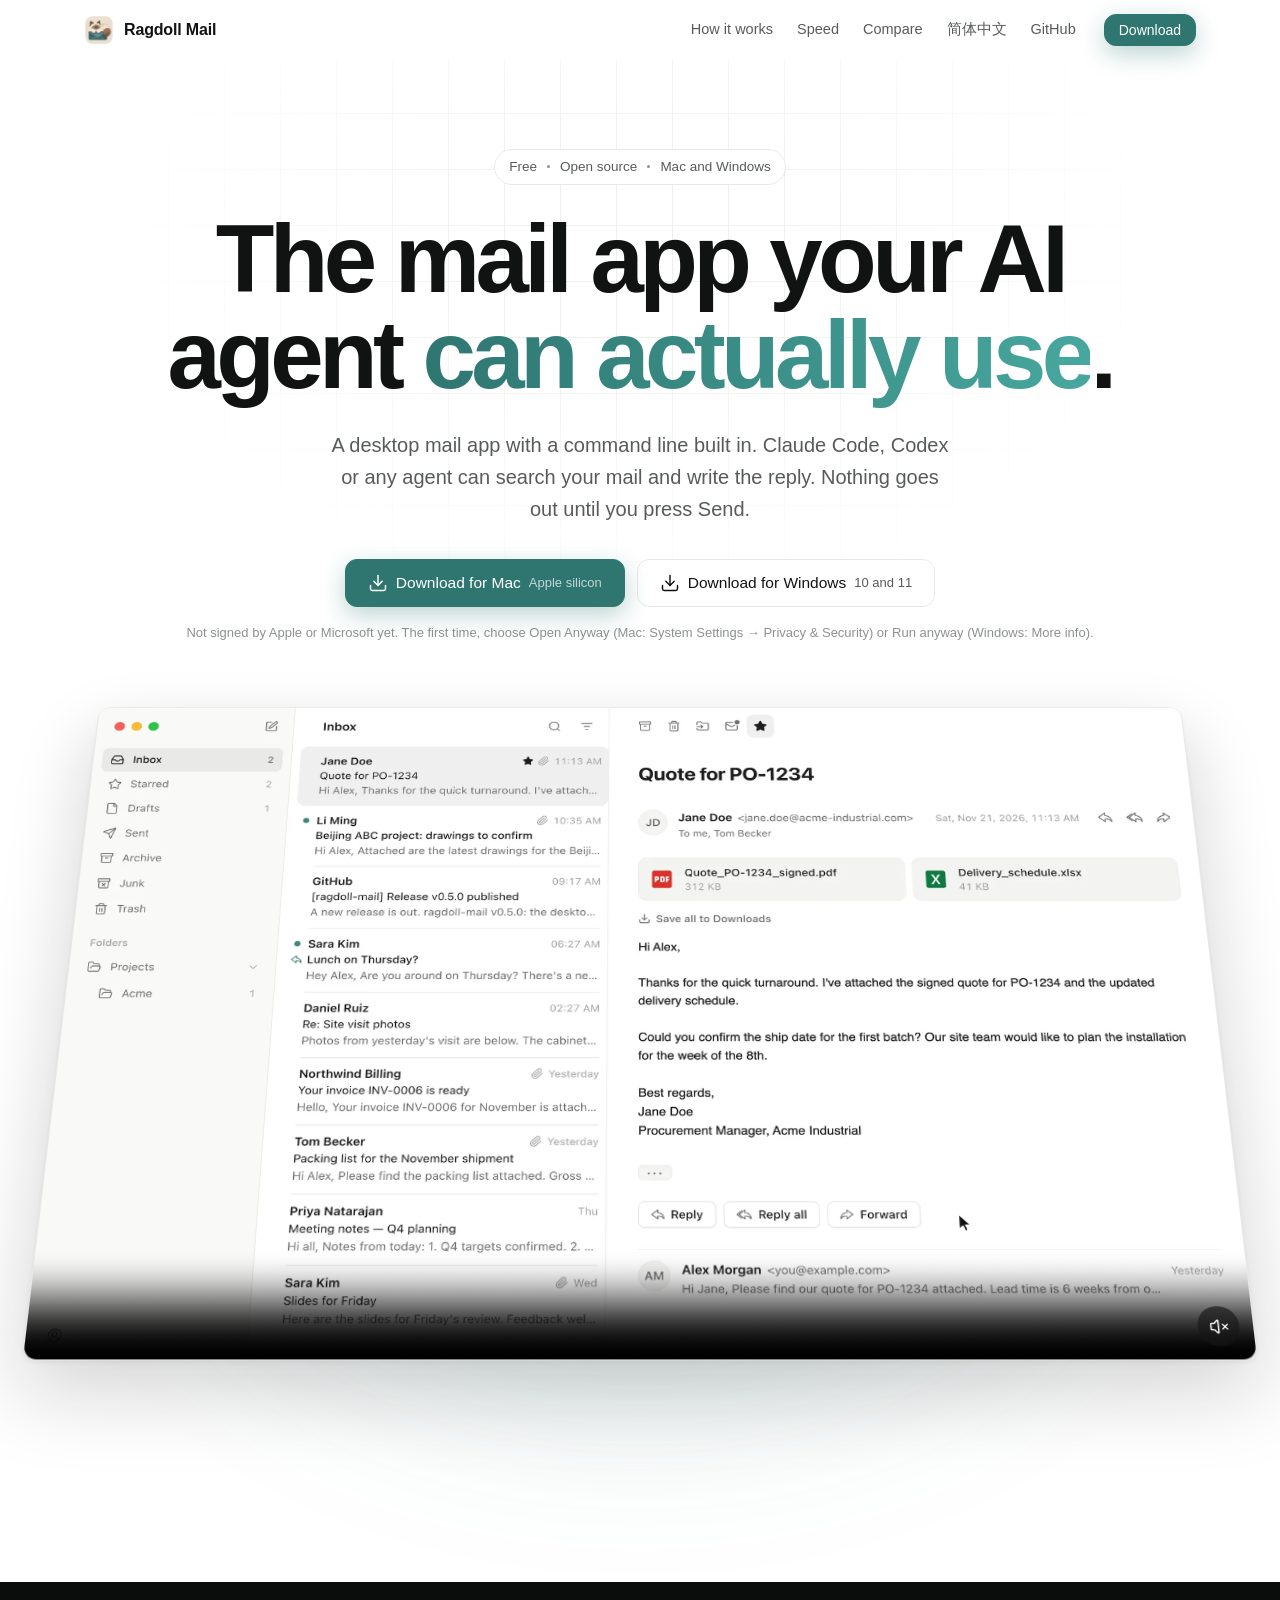
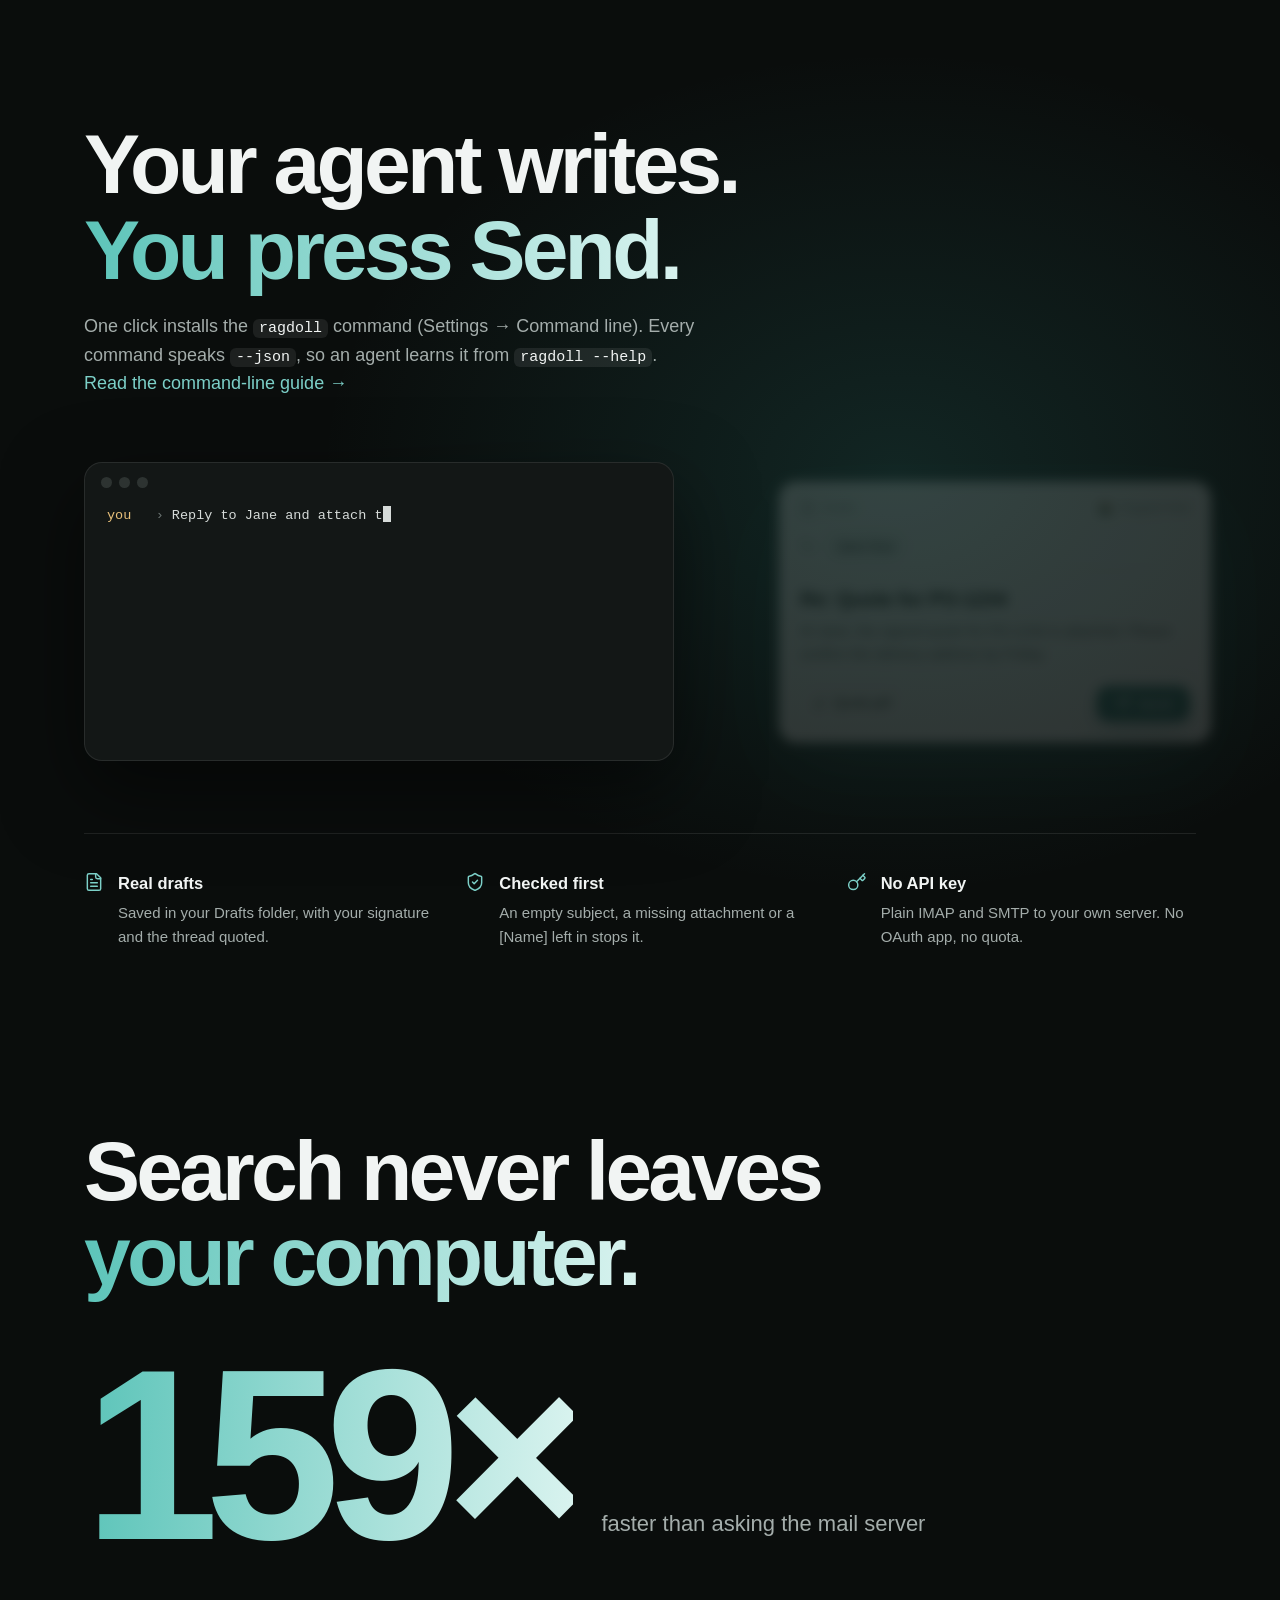
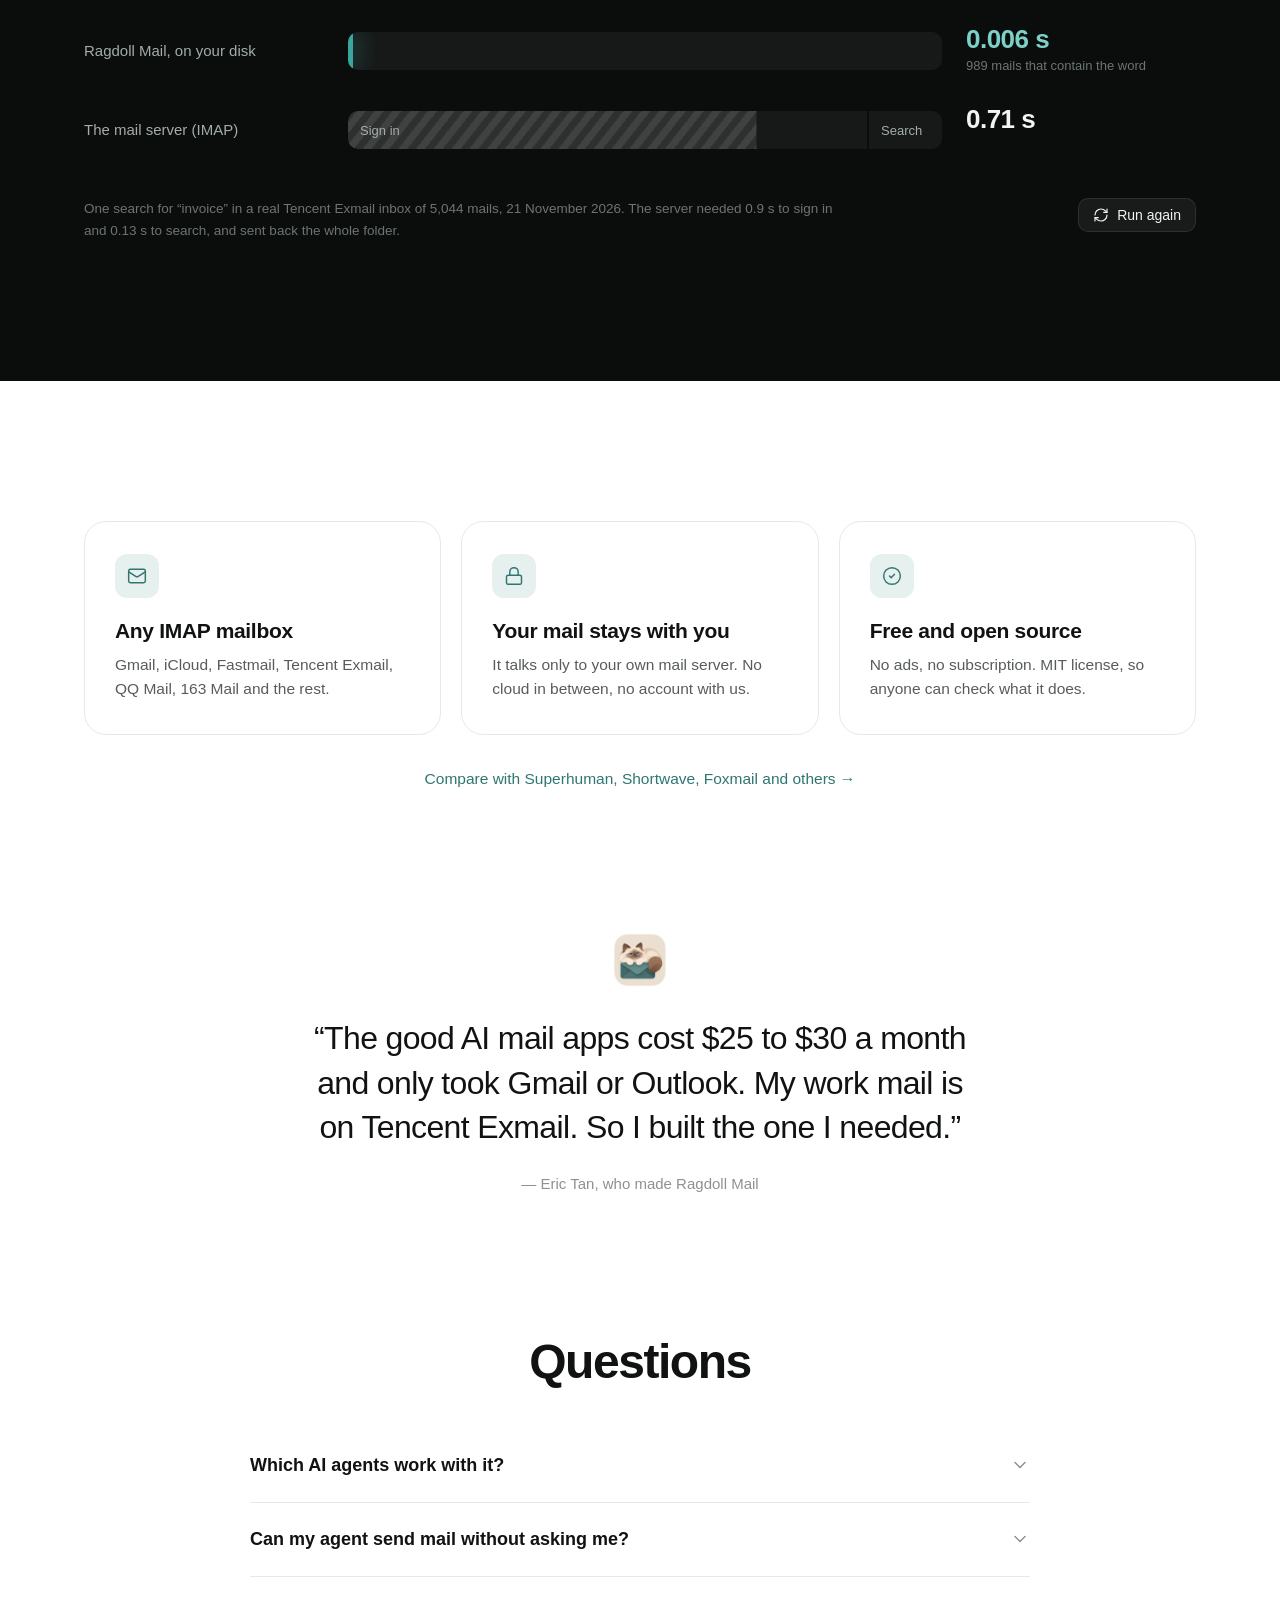
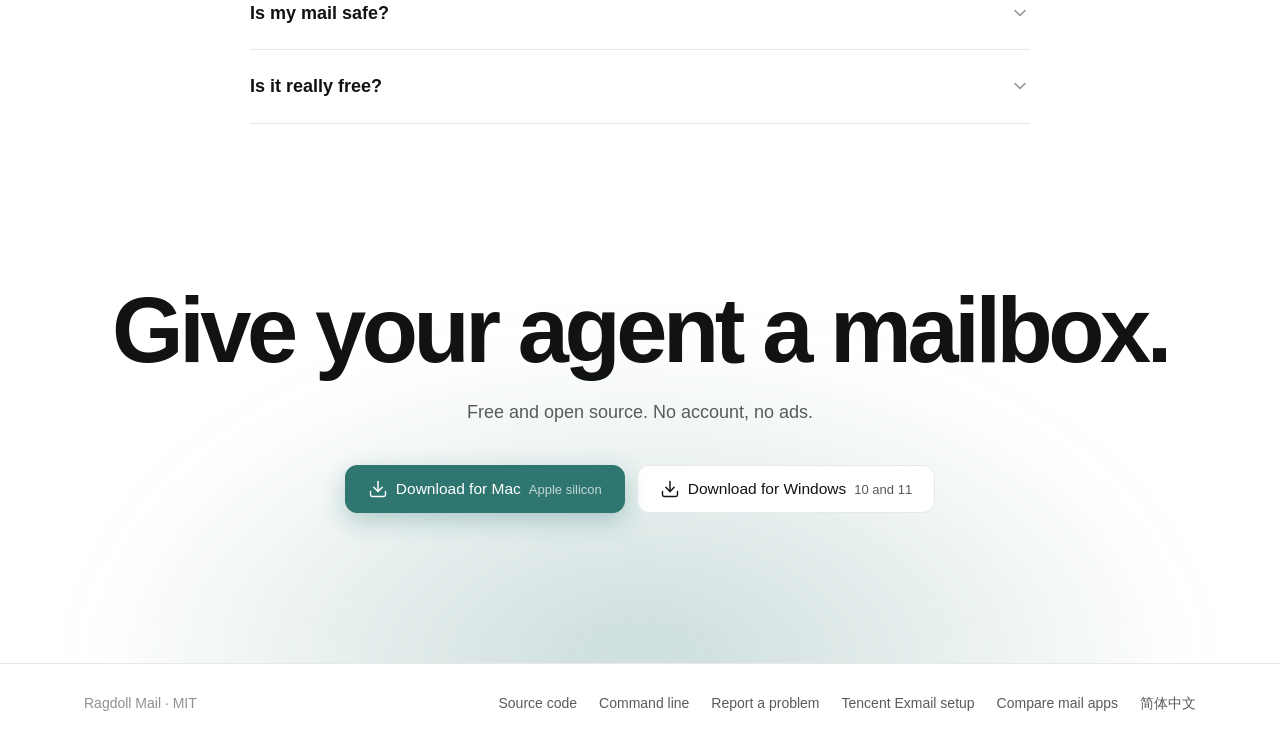
==== commit 5d12a370: "Website: a focused landing page, three ideas on the app's own teal Fewer sections, one dark stage fo" ====
--- a/site/index.html
+++ b/site/index.html
@@ -11,8 +11,8 @@
 <link rel="alternate" hreflang="x-default" href="https://erict16.github.io/ragdoll-mail/">
 <link rel="icon" href="img/icon-256.png">
 <link rel="apple-touch-icon" href="img/icon-256.png">
-<meta name="theme-color" content="#fbf9f6" media="(prefers-color-scheme: light)">
-<meta name="theme-color" content="#161615" media="(prefers-color-scheme: dark)">
+<meta name="theme-color" content="#ffffff" media="(prefers-color-scheme: light)">
+<meta name="theme-color" content="#111312" media="(prefers-color-scheme: dark)">
 <meta property="og:type" content="website">
 <meta property="og:title" content="Ragdoll Mail: the free mail app your AI agent can use, for Mac and Windows">
 <meta property="og:description" content="A free, open-source mail app for Mac and Windows with a command line built in. Claude Code, Codex and other agents can search your mail and draft replies, and you approve every send. Local SQLite search, any IMAP mailbox.">
@@ -25,16 +25,15 @@
 <script>document.documentElement.classList.add("js")</script>
 <link rel="stylesheet" href="style.css">
 <link rel="preload" as="image" href="media/demo-en.webp" fetchpriority="high">
-<script type="application/ld+json">[{"@context": "https://schema.org", "@type": "SoftwareApplication", "name": "Ragdoll Mail", "operatingSystem": "macOS, Windows", "applicationCategory": "CommunicationApplication", "description": "A free, open-source mail app for Mac and Windows with a command line built in. Claude Code, Codex and other agents can search your mail and draft replies, and you approve every send. Local SQLite search, any IMAP mailbox.", "url": "https://erict16.github.io/ragdoll-mail/", "downloadUrl": "https://github.com/erict16/ragdoll-mail/releases/latest", "license": "https://opensource.org/licenses/MIT", "isAccessibleForFree": true, "image": "https://erict16.github.io/ragdoll-mail/img/og.png", "offers": {"@type": "Offer", "price": "0", "priceCurrency": "USD"}}, {"@context": "https://schema.org", "@type": "VideoObject", "name": "Ragdoll Mail in 35 seconds", "description": "Ragdoll Mail in use: an AI agent in a terminal writes a reply with the ragdoll command, the draft opens in the app, the send is undone and set for tomorrow morning, and search finds mail as you type", "inLanguage": "en", "thumbnailUrl": "https://erict16.github.io/ragdoll-mail/media/demo-en.webp", "contentUrl": "https://erict16.github.io/ragdoll-mail/media/demo-en.mp4", "uploadDate": "2026-11-21", "duration": "PT35S"}, {"@context": "https://schema.org", "@type": "FAQPage", "mainEntity": [{"@type": "Question", "name": "Which AI agents work with it?", "acceptedAnswer": {"@type": "Answer", "text": "Any agent that can run shell commands, such as Claude Code, Codex, Cursor or Gemini CLI. The agent calls the ragdoll command the same way you would in a terminal."}}, {"@type": "Question", "name": "Do I need an API key or a paid plan?", "acceptedAnswer": {"@type": "Answer", "text": "No. Ragdoll Mail signs in to your mailbox over IMAP and SMTP, like any mail app. There is no API key to create, no OAuth app to register and no usage limit."}}, {"@type": "Question", "name": "Can my agent send mail without asking me?", "acceptedAnswer": {"@type": "Answer", "text": "Not by accident. The send command refuses to run without an explicit yes, and the setup we suggest tells agents to ask you first. Most people let the agent write the draft and press Send themselves."}}, {"@type": "Question", "name": "Why not just use the mail server's search?", "acceptedAnswer": {"@type": "Answer", "text": "Every server search is a round trip over the network, and it slows down as the mailbox grows. Some servers hardly search at all. A local index answers in milliseconds and works offline."}}, {"@type": "Question", "name": "Is my mail safe?", "acceptedAnswer": {"@type": "Answer", "text": "Your mail is stored on your computer and on your own mail server, and nowhere else. The app sends nothing to us. We do not run a server."}}, {"@type": "Question", "name": "Is it really free?", "acceptedAnswer": {"@type": "Answer", "text": "Yes. There are no ads, no subscription and no account. The code is open source under the MIT license, so anyone can check what it does."}}]}]</script>
+<script type="application/ld+json">[{"@context": "https://schema.org", "@type": "SoftwareApplication", "name": "Ragdoll Mail", "operatingSystem": "macOS, Windows", "applicationCategory": "CommunicationApplication", "description": "A free, open-source mail app for Mac and Windows with a command line built in. Claude Code, Codex and other agents can search your mail and draft replies, and you approve every send. Local SQLite search, any IMAP mailbox.", "url": "https://erict16.github.io/ragdoll-mail/", "downloadUrl": "https://github.com/erict16/ragdoll-mail/releases/latest", "license": "https://opensource.org/licenses/MIT", "isAccessibleForFree": true, "image": "https://erict16.github.io/ragdoll-mail/img/og.png", "offers": {"@type": "Offer", "price": "0", "priceCurrency": "USD"}}, {"@context": "https://schema.org", "@type": "VideoObject", "name": "Ragdoll Mail in 35 seconds", "description": "Ragdoll Mail in use: an AI agent in a terminal writes a reply with the ragdoll command, the draft opens in the app, the send is undone and set for tomorrow morning, and search finds mail as you type", "inLanguage": "en", "thumbnailUrl": "https://erict16.github.io/ragdoll-mail/media/demo-en.webp", "contentUrl": "https://erict16.github.io/ragdoll-mail/media/demo-en.mp4", "uploadDate": "2026-11-21", "duration": "PT35S"}, {"@context": "https://schema.org", "@type": "FAQPage", "mainEntity": [{"@type": "Question", "name": "Which AI agents work with it?", "acceptedAnswer": {"@type": "Answer", "text": "Any agent that can run shell commands, such as Claude Code, Codex, Cursor or Gemini CLI. The agent calls the ragdoll command the same way you would in a terminal."}}, {"@type": "Question", "name": "Can my agent send mail without asking me?", "acceptedAnswer": {"@type": "Answer", "text": "Not by accident. The send command refuses to run without an explicit yes, and the setup we suggest tells agents to ask you first. Most people let the agent write the draft and press Send themselves."}}, {"@type": "Question", "name": "Is my mail safe?", "acceptedAnswer": {"@type": "Answer", "text": "Your mail is stored on your computer and on your own mail server, and nowhere else. The app sends nothing to us. We do not run a server."}}, {"@type": "Question", "name": "Is it really free?", "acceptedAnswer": {"@type": "Answer", "text": "Yes. There are no ads, no subscription and no account. The code is open source under the MIT license, so anyone can check what it does."}}]}]</script>
 </head>
-<body>
+<body class="home">
 <header class="top"><div class="wrap">
   <a class="brand" href="./"><img src="img/icon.webp" alt="" width="30" height="30">Ragdoll Mail</a>
   <nav>
-    <a class="hide-s" href="#ai">For AI agents</a>
-    <a class="hide-s" href="#speed">Why it&#x27;s fast</a>
-    <a class="hide-s" href="#compare">Compare</a>
-    <a class="hide-s" href="#questions">Questions</a>
+    <a class="hide-s" href="#agent">How it works</a>
+    <a class="hide-s" href="#speed">Speed</a>
+    <a class="hide-s" href="compare/">Compare</a>
     <a href="zh/" hreflang="zh-Hans">简体中文</a>
     <a href="https://github.com/erict16/ragdoll-mail">GitHub</a>
   </nav>
@@ -42,107 +41,63 @@
 </div></header>
 
 <main>
-<div class="hero">
-  <div class="aurora" aria-hidden="true"><i></i><i></i><i></i></div>
+<section class="hero">
   <div class="wrap">
-  <div class="pill">Free<b></b>Open source<b></b>Mac and Windows</div>
-  <h1>The mail app your AI agent <em>can actually use</em>.</h1>
-  <p class="lead">Ragdoll Mail is a desktop mail app with a command line built in. Claude Code, Codex or any agent that runs commands can search your mailbox and write replies for you. Every draft shows up in the app, and nothing goes out until you press Send.</p>
-  <div class="cta"><a class="btn primary" data-os="mac" href="https://github.com/erict16/ragdoll-mail/releases/latest/download/ragdoll-mail-mac.dmg"><svg class="i" viewBox="0 0 24 24" aria-hidden="true"><path d="M21 15v4a2 2 0 0 1-2 2H5a2 2 0 0 1-2-2v-4"/><polyline points="7 10 12 15 17 10"/><line x1="12" x2="12" y1="15" y2="3"/></svg>Download for Mac <small>Apple silicon</small></a><a class="btn " data-os="win" href="https://github.com/erict16/ragdoll-mail/releases/latest/download/ragdoll-mail-windows.zip"><svg class="i" viewBox="0 0 24 24" aria-hidden="true"><path d="M21 15v4a2 2 0 0 1-2 2H5a2 2 0 0 1-2-2v-4"/><polyline points="7 10 12 15 17 10"/><line x1="12" x2="12" y1="15" y2="3"/></svg>Download for Windows <small>10 and 11</small></a></div>
-  <p class="first-open">Not signed by Apple or Microsoft yet. The first time, choose Open Anyway (Mac: System Settings → Privacy &amp; Security) or Run anyway (Windows: More info).</p>
+    <div class="pill">Free<b></b>Open source<b></b>Mac and Windows</div>
+    <h1>The mail app your AI agent <em>can actually use</em>.</h1>
+    <p class="lead">A desktop mail app with a command line built in. Claude Code, Codex or any agent can search your mail and write the reply. Nothing goes out until you press Send.</p>
+    <div class="cta"><a class="btn primary" data-os="mac" href="https://github.com/erict16/ragdoll-mail/releases/latest/download/ragdoll-mail-mac.dmg"><svg class="i" viewBox="0 0 24 24" aria-hidden="true"><path d="M21 15v4a2 2 0 0 1-2 2H5a2 2 0 0 1-2-2v-4"/><polyline points="7 10 12 15 17 10"/><line x1="12" x2="12" y1="15" y2="3"/></svg>Download for Mac <small>Apple silicon</small></a><a class="btn " data-os="win" href="https://github.com/erict16/ragdoll-mail/releases/latest/download/ragdoll-mail-windows.zip"><svg class="i" viewBox="0 0 24 24" aria-hidden="true"><path d="M21 15v4a2 2 0 0 1-2 2H5a2 2 0 0 1-2-2v-4"/><polyline points="7 10 12 15 17 10"/><line x1="12" x2="12" y1="15" y2="3"/></svg>Download for Windows <small>10 and 11</small></a></div>
+    <p class="first-open">Not signed by Apple or Microsoft yet. The first time, choose Open Anyway (Mac: System Settings → Privacy &amp; Security) or Run anyway (Windows: More info).</p>
   </div>
   <div class="shot"><div class="glow" aria-hidden="true"></div><div class="tilt">
     <video class="demo" data-src="media/demo-en.mp4" poster="media/demo-en.webp" width="1920" height="1200"
       muted loop playsinline preload="none" aria-label="Ragdoll Mail in use: an AI agent in a terminal writes a reply with the ragdoll command, the draft opens in the app, the send is undone and set for tomorrow morning, and search finds mail as you type"></video>
     <button class="sound" type="button" aria-pressed="false" data-on="Sound on" data-off="Sound off" aria-label="Sound on"><svg class="i" viewBox="0 0 24 24" aria-hidden="true"><path d="M11 4.702a.705.705 0 0 0-1.203-.498L6.413 7.587A1.4 1.4 0 0 1 5.416 8H3a1 1 0 0 0-1 1v6a1 1 0 0 0 1 1h2.416a1.4 1.4 0 0 1 .997.413l3.383 3.384A.705.705 0 0 0 11 19.298z"/><line x1="22" x2="16" y1="9" y2="15"/><line x1="16" x2="22" y1="9" y2="15"/></svg><svg class="i" viewBox="0 0 24 24" aria-hidden="true"><path d="M11 4.702a.705.705 0 0 0-1.203-.498L6.413 7.587A1.4 1.4 0 0 1 5.416 8H3a1 1 0 0 0-1 1v6a1 1 0 0 0 1 1h2.416a1.4 1.4 0 0 1 .997.413l3.383 3.384A.705.705 0 0 0 11 19.298z"/><path d="M16 9a5 5 0 0 1 0 6"/><path d="M19.364 18.364a9 9 0 0 0 0-12.728"/></svg></button>
   </div></div>
+</section>
+
+<div class="stage">
+  <section id="agent"><div class="wrap">
+    <h2 class="big reveal">Your agent writes.<br><em>You press Send.</em></h2>
+    <p class="sub reveal">One click installs the <code>ragdoll</code> command (Settings → Command line). Every command speaks <code>--json</code>, so an agent learns it from <code>ragdoll --help</code>. <a class="more" href="https://github.com/erict16/ragdoll-mail/blob/main/docs/command-line.md">Read the command-line guide →</a></p>
+    <div class="duo reveal">
+      <div class="term-win"><div class="term-bar"><b></b><b></b><b></b></div><div class="term"><span class="ln say"><span class="y">you  </span> <span class="c">›</span> <span class="tx" data-t="Reply to Jane and attach the signed quote.">Reply to Jane and attach the signed quote.</span></span><span class="ln"><span class="p">$</span> <span class="tx" data-t="ragdoll search jane quote --json">ragdoll search jane quote --json</span></span><span class="ln"><span class="p">$</span> <span class="tx" data-t="ragdoll draft --reply inbox:312 --body reply.html --attach Quote.pdf">ragdoll draft --reply inbox:312 --body reply.html --attach Quote.pdf</span></span><span class="ln"><span class="p">$</span> <span class="tx" data-t="ragdoll check drafts:14 --reply">ragdoll check drafts:14 --reply</span></span><span class="ln">  <span class="ok">CHECK OK</span></span><span class="ln"><span class="p">$</span> <span class="tx" data-t="ragdoll open drafts:14">ragdoll open drafts:14</span></span><span class="ln say"><span class="y">agent</span> <span class="c">›</span> The draft is open in Ragdoll Mail. Send it when you are happy.</span></div></div>
+      <div class="link" aria-hidden="true"><i></i></div>
+      <div class="draft"><div class="draft-top"><span><svg class="i" viewBox="0 0 24 24" aria-hidden="true"><path d="M15 2H6a2 2 0 0 0-2 2v16a2 2 0 0 0 2 2h12a2 2 0 0 0 2-2V7Z"/><path d="M14 2v4a2 2 0 0 0 2 2h4"/><path d="M10 9H8"/><path d="M16 13H8"/><path d="M16 17H8"/></svg>Drafts</span><span><img src="img/icon.webp" alt="" width="18" height="18" loading="lazy">Ragdoll Mail</span></div><div class="draft-to"><span>To</span><b>Jane Doe</b></div><div class="draft-subj">Re: Quote for PO-1234</div><p>Hi Jane, the signed quote for PO-1234 is attached. Please confirm the delivery address by Friday.</p><div class="draft-foot"><span class="att"><svg class="i" viewBox="0 0 24 24" aria-hidden="true"><path d="m21.44 11.05-9.19 9.19a6 6 0 0 1-8.49-8.49l8.57-8.57A4 4 0 1 1 18 8.84l-8.59 8.57a2 2 0 0 1-2.83-2.83l8.49-8.48"/></svg>Quote.pdf</span><span class="btn primary"><svg class="i" viewBox="0 0 24 24" aria-hidden="true"><path d="M14.536 21.686a.5.5 0 0 0 .937-.024l6.5-19a.496.496 0 0 0-.635-.635l-19 6.5a.5.5 0 0 0-.024.937l7.93 3.18a2 2 0 0 1 1.112 1.11z"/><path d="m21.854 2.147-10.94 10.939"/></svg>Send</span></div></div>
+    </div>
+    <ul class="pts reveal"><li><span class="ic"><svg class="i" viewBox="0 0 24 24" aria-hidden="true"><path d="M15 2H6a2 2 0 0 0-2 2v16a2 2 0 0 0 2 2h12a2 2 0 0 0 2-2V7Z"/><path d="M14 2v4a2 2 0 0 0 2 2h4"/><path d="M10 9H8"/><path d="M16 13H8"/><path d="M16 17H8"/></svg></span><b>Real drafts</b><span>Saved in your Drafts folder, with your signature and the thread quoted.</span></li><li><span class="ic"><svg class="i" viewBox="0 0 24 24" aria-hidden="true"><path d="M20 13c0 5-3.5 7.5-7.66 8.95a1 1 0 0 1-.67-.01C7.5 20.5 4 18 4 13V6a1 1 0 0 1 1-1c2 0 4.5-1.2 6.24-2.72a1.17 1.17 0 0 1 1.52 0C14.51 3.81 17 5 19 5a1 1 0 0 1 1 1z"/><path d="m9 12 2 2 4-4"/></svg></span><b>Checked first</b><span>An empty subject, a missing attachment or a [Name] left in stops it.</span></li><li><span class="ic"><svg class="i" viewBox="0 0 24 24" aria-hidden="true"><path d="m15.5 7.5 2.3 2.3a1 1 0 0 0 1.4 0l2.1-2.1a1 1 0 0 0 0-1.4L19 4"/><path d="m21 2-9.6 9.6"/><circle cx="7.5" cy="15.5" r="5.5"/></svg></span><b>No API key</b><span>Plain IMAP and SMTP to your own server. No OAuth app, no quota.</span></li></ul>
+  </div></section>
+
+  <section id="speed"><div class="wrap">
+    <h2 class="big reveal">Search never leaves<br><em>your computer.</em></h2>
+    <div class="mega reveal"><b data-n="160">160×</b><span>faster than asking the mail server</span></div>
+    <div class="race" data-ours="0.0063" data-srv="1.03" data-split="0.9" data-unit=" s"><div class="race-row ours"><div class="race-name">Ragdoll Mail, on your disk</div><div class="race-track"><span class="slot" style="--w:0.80%"><i class="seg"></i></span></div><div class="race-val"><b data-f="0.006 s">0.006 s</b><span>989 mails that contain the word</span></div></div><div class="race-row"><div class="race-name">The mail server (IMAP)</div><div class="race-track"><span class="slot wait" style="--w:87.38%"><i class="seg"></i><em>Sign in</em></span><span class="slot" style="--w:12.62%"><i class="seg"></i><em>Search</em></span></div><div class="race-val"><b data-f="1.03 s">1.03 s</b><span>5,044 mails: the whole folder</span></div></div><div class="race-foot"><p>One search for “invoice” in a real Tencent Exmail inbox of 5,044 mails, 21 November 2026. The server needed 0.9 s to sign in and 0.13 s to search, and sent back the whole folder.</p><button type="button" class="rerun"><svg class="i" viewBox="0 0 24 24" aria-hidden="true"><path d="M3 12a9 9 0 0 1 9-9 9.75 9.75 0 0 1 6.74 2.74L21 8"/><path d="M21 3v5h-5"/><path d="M21 12a9 9 0 0 1-9 9 9.75 9.75 0 0 1-6.74-2.74L3 16"/><path d="M8 16H3v5"/></svg>Run again</button></div></div>
+  </div></section>
 </div>
 
-<section id="works" class="works">
-  <div class="wrap center"><div class="kicker">Works with</div></div>
-  <div class="mq"><div class="mq-track"><div class="mq-set"><span class="chip"><svg class="i" viewBox="0 0 24 24" aria-hidden="true"><polyline points="4 17 10 11 4 5"/><line x1="12" x2="20" y1="19" y2="19"/></svg>Claude Code</span><span class="chip"><svg class="i" viewBox="0 0 24 24" aria-hidden="true"><polyline points="4 17 10 11 4 5"/><line x1="12" x2="20" y1="19" y2="19"/></svg>Codex</span><span class="chip"><svg class="i" viewBox="0 0 24 24" aria-hidden="true"><polyline points="4 17 10 11 4 5"/><line x1="12" x2="20" y1="19" y2="19"/></svg>Cursor</span><span class="chip"><svg class="i" viewBox="0 0 24 24" aria-hidden="true"><polyline points="4 17 10 11 4 5"/><line x1="12" x2="20" y1="19" y2="19"/></svg>Gemini CLI</span><span class="chip"><svg class="i" viewBox="0 0 24 24" aria-hidden="true"><polyline points="4 17 10 11 4 5"/><line x1="12" x2="20" y1="19" y2="19"/></svg>Any agent that runs commands</span><span class="chip"><svg class="i" viewBox="0 0 24 24" aria-hidden="true"><polyline points="4 17 10 11 4 5"/><line x1="12" x2="20" y1="19" y2="19"/></svg>Claude Code</span><span class="chip"><svg class="i" viewBox="0 0 24 24" aria-hidden="true"><polyline points="4 17 10 11 4 5"/><line x1="12" x2="20" y1="19" y2="19"/></svg>Codex</span><span class="chip"><svg class="i" viewBox="0 0 24 24" aria-hidden="true"><polyline points="4 17 10 11 4 5"/><line x1="12" x2="20" y1="19" y2="19"/></svg>Cursor</span><span class="chip"><svg class="i" viewBox="0 0 24 24" aria-hidden="true"><polyline points="4 17 10 11 4 5"/><line x1="12" x2="20" y1="19" y2="19"/></svg>Gemini CLI</span><span class="chip"><svg class="i" viewBox="0 0 24 24" aria-hidden="true"><polyline points="4 17 10 11 4 5"/><line x1="12" x2="20" y1="19" y2="19"/></svg>Any agent that runs commands</span></div><div class="mq-set" aria-hidden="true"><span class="chip"><svg class="i" viewBox="0 0 24 24" aria-hidden="true"><polyline points="4 17 10 11 4 5"/><line x1="12" x2="20" y1="19" y2="19"/></svg>Claude Code</span><span class="chip"><svg class="i" viewBox="0 0 24 24" aria-hidden="true"><polyline points="4 17 10 11 4 5"/><line x1="12" x2="20" y1="19" y2="19"/></svg>Codex</span><span class="chip"><svg class="i" viewBox="0 0 24 24" aria-hidden="true"><polyline points="4 17 10 11 4 5"/><line x1="12" x2="20" y1="19" y2="19"/></svg>Cursor</span><span class="chip"><svg class="i" viewBox="0 0 24 24" aria-hidden="true"><polyline points="4 17 10 11 4 5"/><line x1="12" x2="20" y1="19" y2="19"/></svg>Gemini CLI</span><span class="chip"><svg class="i" viewBox="0 0 24 24" aria-hidden="true"><polyline points="4 17 10 11 4 5"/><line x1="12" x2="20" y1="19" y2="19"/></svg>Any agent that runs commands</span><span class="chip"><svg class="i" viewBox="0 0 24 24" aria-hidden="true"><polyline points="4 17 10 11 4 5"/><line x1="12" x2="20" y1="19" y2="19"/></svg>Claude Code</span><span class="chip"><svg class="i" viewBox="0 0 24 24" aria-hidden="true"><polyline points="4 17 10 11 4 5"/><line x1="12" x2="20" y1="19" y2="19"/></svg>Codex</span><span class="chip"><svg class="i" viewBox="0 0 24 24" aria-hidden="true"><polyline points="4 17 10 11 4 5"/><line x1="12" x2="20" y1="19" y2="19"/></svg>Cursor</span><span class="chip"><svg class="i" viewBox="0 0 24 24" aria-hidden="true"><polyline points="4 17 10 11 4 5"/><line x1="12" x2="20" y1="19" y2="19"/></svg>Gemini CLI</span><span class="chip"><svg class="i" viewBox="0 0 24 24" aria-hidden="true"><polyline points="4 17 10 11 4 5"/><line x1="12" x2="20" y1="19" y2="19"/></svg>Any agent that runs commands</span></div></div></div>
-  <div class="mq rev"><div class="mq-track"><div class="mq-set"><span class="chip"><svg class="i" viewBox="0 0 24 24" aria-hidden="true"><rect width="20" height="16" x="2" y="4" rx="2"/><path d="m22 7-8.97 5.7a1.94 1.94 0 0 1-2.06 0L2 7"/></svg>Gmail</span><span class="chip"><svg class="i" viewBox="0 0 24 24" aria-hidden="true"><rect width="20" height="16" x="2" y="4" rx="2"/><path d="m22 7-8.97 5.7a1.94 1.94 0 0 1-2.06 0L2 7"/></svg>iCloud</span><span class="chip"><svg class="i" viewBox="0 0 24 24" aria-hidden="true"><rect width="20" height="16" x="2" y="4" rx="2"/><path d="m22 7-8.97 5.7a1.94 1.94 0 0 1-2.06 0L2 7"/></svg>Fastmail</span><span class="chip"><svg class="i" viewBox="0 0 24 24" aria-hidden="true"><rect width="20" height="16" x="2" y="4" rx="2"/><path d="m22 7-8.97 5.7a1.94 1.94 0 0 1-2.06 0L2 7"/></svg>Tencent Exmail</span><span class="chip"><svg class="i" viewBox="0 0 24 24" aria-hidden="true"><rect width="20" height="16" x="2" y="4" rx="2"/><path d="m22 7-8.97 5.7a1.94 1.94 0 0 1-2.06 0L2 7"/></svg>QQ Mail</span><span class="chip"><svg class="i" viewBox="0 0 24 24" aria-hidden="true"><rect width="20" height="16" x="2" y="4" rx="2"/><path d="m22 7-8.97 5.7a1.94 1.94 0 0 1-2.06 0L2 7"/></svg>163 Mail</span><span class="chip"><svg class="i" viewBox="0 0 24 24" aria-hidden="true"><rect width="20" height="16" x="2" y="4" rx="2"/><path d="m22 7-8.97 5.7a1.94 1.94 0 0 1-2.06 0L2 7"/></svg>Any IMAP mailbox</span><span class="chip"><svg class="i" viewBox="0 0 24 24" aria-hidden="true"><rect width="20" height="16" x="2" y="4" rx="2"/><path d="m22 7-8.97 5.7a1.94 1.94 0 0 1-2.06 0L2 7"/></svg>Gmail</span><span class="chip"><svg class="i" viewBox="0 0 24 24" aria-hidden="true"><rect width="20" height="16" x="2" y="4" rx="2"/><path d="m22 7-8.97 5.7a1.94 1.94 0 0 1-2.06 0L2 7"/></svg>iCloud</span><span class="chip"><svg class="i" viewBox="0 0 24 24" aria-hidden="true"><rect width="20" height="16" x="2" y="4" rx="2"/><path d="m22 7-8.97 5.7a1.94 1.94 0 0 1-2.06 0L2 7"/></svg>Fastmail</span><span class="chip"><svg class="i" viewBox="0 0 24 24" aria-hidden="true"><rect width="20" height="16" x="2" y="4" rx="2"/><path d="m22 7-8.97 5.7a1.94 1.94 0 0 1-2.06 0L2 7"/></svg>Tencent Exmail</span><span class="chip"><svg class="i" viewBox="0 0 24 24" aria-hidden="true"><rect width="20" height="16" x="2" y="4" rx="2"/><path d="m22 7-8.97 5.7a1.94 1.94 0 0 1-2.06 0L2 7"/></svg>QQ Mail</span><span class="chip"><svg class="i" viewBox="0 0 24 24" aria-hidden="true"><rect width="20" height="16" x="2" y="4" rx="2"/><path d="m22 7-8.97 5.7a1.94 1.94 0 0 1-2.06 0L2 7"/></svg>163 Mail</span><span class="chip"><svg class="i" viewBox="0 0 24 24" aria-hidden="true"><rect width="20" height="16" x="2" y="4" rx="2"/><path d="m22 7-8.97 5.7a1.94 1.94 0 0 1-2.06 0L2 7"/></svg>Any IMAP mailbox</span></div><div class="mq-set" aria-hidden="true"><span class="chip"><svg class="i" viewBox="0 0 24 24" aria-hidden="true"><rect width="20" height="16" x="2" y="4" rx="2"/><path d="m22 7-8.97 5.7a1.94 1.94 0 0 1-2.06 0L2 7"/></svg>Gmail</span><span class="chip"><svg class="i" viewBox="0 0 24 24" aria-hidden="true"><rect width="20" height="16" x="2" y="4" rx="2"/><path d="m22 7-8.97 5.7a1.94 1.94 0 0 1-2.06 0L2 7"/></svg>iCloud</span><span class="chip"><svg class="i" viewBox="0 0 24 24" aria-hidden="true"><rect width="20" height="16" x="2" y="4" rx="2"/><path d="m22 7-8.97 5.7a1.94 1.94 0 0 1-2.06 0L2 7"/></svg>Fastmail</span><span class="chip"><svg class="i" viewBox="0 0 24 24" aria-hidden="true"><rect width="20" height="16" x="2" y="4" rx="2"/><path d="m22 7-8.97 5.7a1.94 1.94 0 0 1-2.06 0L2 7"/></svg>Tencent Exmail</span><span class="chip"><svg class="i" viewBox="0 0 24 24" aria-hidden="true"><rect width="20" height="16" x="2" y="4" rx="2"/><path d="m22 7-8.97 5.7a1.94 1.94 0 0 1-2.06 0L2 7"/></svg>QQ Mail</span><span class="chip"><svg class="i" viewBox="0 0 24 24" aria-hidden="true"><rect width="20" height="16" x="2" y="4" rx="2"/><path d="m22 7-8.97 5.7a1.94 1.94 0 0 1-2.06 0L2 7"/></svg>163 Mail</span><span class="chip"><svg class="i" viewBox="0 0 24 24" aria-hidden="true"><rect width="20" height="16" x="2" y="4" rx="2"/><path d="m22 7-8.97 5.7a1.94 1.94 0 0 1-2.06 0L2 7"/></svg>Any IMAP mailbox</span><span class="chip"><svg class="i" viewBox="0 0 24 24" aria-hidden="true"><rect width="20" height="16" x="2" y="4" rx="2"/><path d="m22 7-8.97 5.7a1.94 1.94 0 0 1-2.06 0L2 7"/></svg>Gmail</span><span class="chip"><svg class="i" viewBox="0 0 24 24" aria-hidden="true"><rect width="20" height="16" x="2" y="4" rx="2"/><path d="m22 7-8.97 5.7a1.94 1.94 0 0 1-2.06 0L2 7"/></svg>iCloud</span><span class="chip"><svg class="i" viewBox="0 0 24 24" aria-hidden="true"><rect width="20" height="16" x="2" y="4" rx="2"/><path d="m22 7-8.97 5.7a1.94 1.94 0 0 1-2.06 0L2 7"/></svg>Fastmail</span><span class="chip"><svg class="i" viewBox="0 0 24 24" aria-hidden="true"><rect width="20" height="16" x="2" y="4" rx="2"/><path d="m22 7-8.97 5.7a1.94 1.94 0 0 1-2.06 0L2 7"/></svg>Tencent Exmail</span><span class="chip"><svg class="i" viewBox="0 0 24 24" aria-hidden="true"><rect width="20" height="16" x="2" y="4" rx="2"/><path d="m22 7-8.97 5.7a1.94 1.94 0 0 1-2.06 0L2 7"/></svg>QQ Mail</span><span class="chip"><svg class="i" viewBox="0 0 24 24" aria-hidden="true"><rect width="20" height="16" x="2" y="4" rx="2"/><path d="m22 7-8.97 5.7a1.94 1.94 0 0 1-2.06 0L2 7"/></svg>163 Mail</span><span class="chip"><svg class="i" viewBox="0 0 24 24" aria-hidden="true"><rect width="20" height="16" x="2" y="4" rx="2"/><path d="m22 7-8.97 5.7a1.94 1.94 0 0 1-2.06 0L2 7"/></svg>Any IMAP mailbox</span></div></div></div>
-</section>
+<section class="facts-wrap"><div class="wrap">
+  <div class="facts"><div class="fact reveal"><span class="ic"><svg class="i" viewBox="0 0 24 24" aria-hidden="true"><rect width="20" height="16" x="2" y="4" rx="2"/><path d="m22 7-8.97 5.7a1.94 1.94 0 0 1-2.06 0L2 7"/></svg></span><h3>Any IMAP mailbox</h3><p>Gmail, iCloud, Fastmail, Tencent Exmail, QQ Mail, 163 Mail and the rest.</p></div><div class="fact reveal"><span class="ic"><svg class="i" viewBox="0 0 24 24" aria-hidden="true"><rect width="18" height="11" x="3" y="11" rx="2" ry="2"/><path d="M7 11V7a5 5 0 0 1 10 0v4"/></svg></span><h3>Your mail stays with you</h3><p>It talks only to your own mail server. No cloud in between, no account with us.</p></div><div class="fact reveal"><span class="ic"><svg class="i" viewBox="0 0 24 24" aria-hidden="true"><circle cx="12" cy="12" r="10"/><path d="m9 12 2 2 4-4"/></svg></span><h3>Free and open source</h3><p>No ads, no subscription. MIT license, so anyone can check what it does.</p></div></div>
+  <p class="cmp-link reveal"><a class="more" href="compare/">Compare with Superhuman, Shortwave, Foxmail and others →</a></p>
+</div></section>
 
-<div class="wrap"><div class="nums reveal"><div class="num"><b data-n="6" data-pre="" data-suf=" ms">6 ms</b><span>one search through 5,044 mails</span></div><div class="num"><b data-n="0" data-pre="$" data-suf="">$0</b><span>no subscription, no account</span></div><div class="num"><b data-n="30" data-pre="" data-suf=" s">30 s</b><span>to take a sent mail back</span></div><div class="num"><b data-n="0" data-pre="" data-suf="">0</b><span>mails that pass through a server of ours</span></div></div></div>
+<section class="quote"><div class="wrap reveal">
+  <img src="img/icon.webp" alt="" width="56" height="56" loading="lazy">
+  <blockquote>The good AI mail apps cost $25 to $30 a month and only took Gmail or Outlook. My work mail is on Tencent Exmail. So I built the one I needed.</blockquote>
+  <p class="sign">Eric Tan, who made Ragdoll Mail</p>
+</div></section>
 
-<section id="ai"><div class="wrap">
-  <div class="reveal">
-    <div class="kicker">For AI agents</div>
-    <h2>Your agent writes the draft, and you decide whether it goes out.</h2>
-    <p class="sub">The <code>ragdoll</code> command is installed from the app in one click (Settings → Command line). Every command has a <code>--json</code> option, and <code>ragdoll --help</code> lists them all, so an agent can learn it on its own. <a class="more" href="https://github.com/erict16/ragdoll-mail/blob/main/docs/command-line.md">Read the command-line guide →</a></p>
-  </div>
-  <div class="grid agent">
-    <div class="agent-demo t-wide reveal">
-      <div class="tabs" role="tablist"><button type="button" role="tab" aria-selected="true" data-k="0">Reply with a file</button><button type="button" role="tab" aria-selected="false" data-k="1">What needs me?</button><button type="button" role="tab" aria-selected="false" data-k="2">Send it Monday</button></div>
-      <div class="term-win"><div class="term-bar"><b></b><b></b><b></b></div><div class="term-stack"><div class="term scene on" data-k="0"><span class="ln say"><span class="y">you  </span> <span class="c">›</span> <span class="tx" data-t="Reply to Jane and attach the signed quote.">Reply to Jane and attach the signed quote.</span></span><span class="ln"><span class="p">$</span> <span class="tx" data-t="ragdoll search jane quote --json">ragdoll search jane quote --json</span></span><span class="ln"><span class="p">$</span> <span class="tx" data-t="ragdoll draft --reply inbox:312 --body reply.html --attach Quote.pdf">ragdoll draft --reply inbox:312 --body reply.html --attach Quote.pdf</span></span><span class="ln"><span class="p">$</span> <span class="tx" data-t="ragdoll check drafts:14 --reply">ragdoll check drafts:14 --reply</span></span><span class="ln">  <span class="p">CHECK OK</span></span><span class="ln"><span class="p">$</span> <span class="tx" data-t="ragdoll open drafts:14">ragdoll open drafts:14</span></span><span class="ln say"><span class="y">agent</span> <span class="c">›</span> The draft is open in Ragdoll Mail. Send it when you are happy.</span></div><div class="term scene" data-k="1"><span class="ln say"><span class="y">you  </span> <span class="c">›</span> <span class="tx" data-t="What is still waiting for me this week?">What is still waiting for me this week?</span></span><span class="ln"><span class="p">$</span> <span class="tx" data-t="ragdoll list --unread --since 2026-11-16 --json">ragdoll list --unread --since 2026-11-16 --json</span></span><span class="ln"><span class="p">$</span> <span class="tx" data-t="ragdoll read inbox:318 --new --json">ragdoll read inbox:318 --new --json</span></span><span class="ln say"><span class="y">agent</span> <span class="c">›</span> Three mails need you. Li Ming wants the drawings confirmed by Friday.</span></div><div class="term scene" data-k="2"><span class="ln say"><span class="y">you  </span> <span class="c">›</span> <span class="tx" data-t="Send it on Monday at nine instead.">Send it on Monday at nine instead.</span></span><span class="ln say"><span class="y">agent</span> <span class="c">›</span> Schedule drafts:14 for Monday 23 November at 09:00?</span><span class="ln say"><span class="y">you  </span> <span class="c">›</span> <span class="tx" data-t="Yes.">Yes.</span></span><span class="ln"><span class="p">$</span> <span class="tx" data-t="ragdoll schedule drafts:14 --at &quot;2026-11-23 09:00&quot; --yes">ragdoll schedule drafts:14 --at &quot;2026-11-23 09:00&quot; --yes</span></span><span class="ln say"><span class="y">agent</span> <span class="c">›</span> Done. Ragdoll Mail sends it on Monday at 09:00.</span></div></div></div>
-      <div class="handoff"><i></i></div>
-      <div class="cards"><div class="card scene on" data-k="0"><div class="card-top"><span><svg class="i" viewBox="0 0 24 24" aria-hidden="true"><path d="M15 2H6a2 2 0 0 0-2 2v16a2 2 0 0 0 2 2h12a2 2 0 0 0 2-2V7Z"/><path d="M14 2v4a2 2 0 0 0 2 2h4"/><path d="M10 9H8"/><path d="M16 13H8"/><path d="M16 17H8"/></svg>Drafts</span><span><img src="img/icon.webp" alt="" width="18" height="18" loading="lazy">Ragdoll Mail</span></div><div class="draft-to"><span>To</span><b>Jane Doe</b></div><div class="draft-subj">Re: Quote for PO-1234</div><p>Hi Jane, the signed quote for PO-1234 is attached. Please confirm the delivery address by Friday.</p><div class="draft-foot"><span class="att"><svg class="i" viewBox="0 0 24 24" aria-hidden="true"><path d="m21.44 11.05-9.19 9.19a6 6 0 0 1-8.49-8.49l8.57-8.57A4 4 0 1 1 18 8.84l-8.59 8.57a2 2 0 0 1-2.83-2.83l8.49-8.48"/></svg>Quote.pdf</span><span class="btn primary"><svg class="i" viewBox="0 0 24 24" aria-hidden="true"><path d="M14.536 21.686a.5.5 0 0 0 .937-.024l6.5-19a.496.496 0 0 0-.635-.635l-19 6.5a.5.5 0 0 0-.024.937l7.93 3.18a2 2 0 0 1 1.112 1.11z"/><path d="m21.854 2.147-10.94 10.939"/></svg>Send</span></div></div><div class="card scene" data-k="1"><div class="card-top"><span><svg class="i" viewBox="0 0 24 24" aria-hidden="true"><polyline points="22 12 16 12 14 15 10 15 8 12 2 12"/><path d="M5.45 5.11 2 12v6a2 2 0 0 0 2 2h16a2 2 0 0 0 2-2v-6l-3.45-6.89A2 2 0 0 0 16.76 4H7.24a2 2 0 0 0-1.79 1.11z"/></svg>Inbox</span><span><img src="img/icon.webp" alt="" width="18" height="18" loading="lazy">Ragdoll Mail</span></div><ul class="mlist"><li><i></i><b>Li Ming</b><span>Beijing ABC project: drawings to confirm</span><svg class="i" viewBox="0 0 24 24" aria-hidden="true"><path d="m21.44 11.05-9.19 9.19a6 6 0 0 1-8.49-8.49l8.57-8.57A4 4 0 1 1 18 8.84l-8.59 8.57a2 2 0 0 1-2.83-2.83l8.49-8.48"/></svg><time>10:55</time></li><li><i></i><b>Northwind Billing</b><span>Invoice INV-2026-0418 is ready</span><svg class="i" viewBox="0 0 24 24" aria-hidden="true"><path d="m21.44 11.05-9.19 9.19a6 6 0 0 1-8.49-8.49l8.57-8.57A4 4 0 1 1 18 8.84l-8.59 8.57a2 2 0 0 1-2.83-2.83l8.49-8.48"/></svg><time>Thu</time></li><li><i></i><b>Sara Kim</b><span>Slides for Friday</span><time>Wed</time></li></ul></div><div class="card scene" data-k="2"><div class="card-top"><span><svg class="i" viewBox="0 0 24 24" aria-hidden="true"><path d="M21 7.5V6a2 2 0 0 0-2-2H5a2 2 0 0 0-2 2v14a2 2 0 0 0 2 2h3.5"/><path d="M16 2v4"/><path d="M8 2v4"/><path d="M3 10h5"/><path d="M17.5 17.5 16 16.3V14"/><circle cx="16" cy="16" r="6"/></svg>Scheduled</span><span><img src="img/icon.webp" alt="" width="18" height="18" loading="lazy">Ragdoll Mail</span></div><div class="draft-to"><span>To</span><b>Jane Doe</b></div><div class="draft-subj">Re: Quote for PO-1234</div><div class="when"><svg class="i" viewBox="0 0 24 24" aria-hidden="true"><circle cx="12" cy="12" r="10"/><polyline points="12 6 12 12 16 14"/></svg><b>Mon 23 Nov · 09:00</b></div></div></div>
-    </div>
-    <div class="pts t-narrow reveal"><div class="pt"><div class="ic"><svg class="i" viewBox="0 0 24 24" aria-hidden="true"><path d="M15 2H6a2 2 0 0 0-2 2v16a2 2 0 0 0 2 2h12a2 2 0 0 0 2-2V7Z"/><path d="M14 2v4a2 2 0 0 0 2 2h4"/><path d="M10 9H8"/><path d="M16 13H8"/><path d="M16 17H8"/></svg></div><div><h3>Real drafts in your real mailbox</h3><p>ragdoll draft saves the reply in your Drafts folder, with your signature and the earlier mails quoted. You can open it in the app, on your phone or in any other mail app.</p></div></div><div class="pt"><div class="ic"><svg class="i" viewBox="0 0 24 24" aria-hidden="true"><path d="M20 13c0 5-3.5 7.5-7.66 8.95a1 1 0 0 1-.67-.01C7.5 20.5 4 18 4 13V6a1 1 0 0 1 1-1c2 0 4.5-1.2 6.24-2.72a1.17 1.17 0 0 1 1.52 0C14.51 3.81 17 5 19 5a1 1 0 0 1 1 1z"/><path d="m9 12 2 2 4-4"/></svg></div><div><h3>Checked before it can go</h3><p>ragdoll check catches an empty subject, a mail that says “attached” with nothing attached, a [Name] left in the text, and garbled characters.</p></div></div><div class="pt"><div class="ic"><svg class="i" viewBox="0 0 24 24" aria-hidden="true"><path d="M14.536 21.686a.5.5 0 0 0 .937-.024l6.5-19a.496.496 0 0 0-.635-.635l-19 6.5a.5.5 0 0 0-.024.937l7.93 3.18a2 2 0 0 1 1.112 1.11z"/><path d="m21.854 2.147-10.94 10.939"/></svg></div><div><h3>Nothing is sent without you</h3><p>Sending needs an explicit yes, and a draft that has already gone out cannot be sent again by mistake.</p></div></div><div class="pt"><div class="ic"><svg class="i" viewBox="0 0 24 24" aria-hidden="true"><path d="m15.5 7.5 2.3 2.3a1 1 0 0 0 1.4 0l2.1-2.1a1 1 0 0 0 0-1.4L19 4"/><path d="m21 2-9.6 9.6"/><circle cx="7.5" cy="15.5" r="5.5"/></svg></div><div><h3>No API key, no OAuth app, no quota</h3><p>It talks plain IMAP and SMTP to your own mail server. The password stays in the system keychain and is never printed.</p></div></div></div>
+<section id="questions"><div class="wrap">
+  <h2 class="center reveal">Questions</h2>
+  <div class="faq">
+    <details><summary>Which AI agents work with it?<svg class="i" viewBox="0 0 24 24" aria-hidden="true"><path d="m6 9 6 6 6-6"/></svg></summary><p>Any agent that can run shell commands, such as Claude Code, Codex, Cursor or Gemini CLI. The agent calls the ragdoll command the same way you would in a terminal.</p></details><details><summary>Can my agent send mail without asking me?<svg class="i" viewBox="0 0 24 24" aria-hidden="true"><path d="m6 9 6 6 6-6"/></svg></summary><p>Not by accident. The send command refuses to run without an explicit yes, and the setup we suggest tells agents to ask you first. Most people let the agent write the draft and press Send themselves.</p></details><details><summary>Is my mail safe?<svg class="i" viewBox="0 0 24 24" aria-hidden="true"><path d="m6 9 6 6 6-6"/></svg></summary><p>Your mail is stored on your computer and on your own mail server, and nowhere else. The app sends nothing to us. We do not run a server.</p></details><details><summary>Is it really free?<svg class="i" viewBox="0 0 24 24" aria-hidden="true"><path d="m6 9 6 6 6-6"/></svg></summary><p>Yes. There are no ads, no subscription and no account. The code is open source under the MIT license, so anyone can check what it does.</p></details>
   </div>
 </div></section>
 
-<section id="speed" class="band"><div class="wrap">
-  <div class="reveal">
-    <div class="kicker">Why it&#x27;s fast</div>
-    <h2>Search never leaves your computer.</h2>
-    <p class="sub">Ragdoll Mail keeps a full-text index of your mail in SQLite on your own disk. Tools that rely on the server have to connect, sign in and wait for the server each time you search.</p>
-  </div>
-  <div class="race reveal" data-ours="0.0063" data-srv="1.03" data-split="0.9" data-unit=" s"><div class="race-head"><div class="stat"><b>160× faster</b><span>One search from the command line, on a real inbox of 5,044 mails</span></div><button type="button" class="btn rerun"><svg class="i" viewBox="0 0 24 24" aria-hidden="true"><path d="M3 12a9 9 0 0 1 9-9 9.75 9.75 0 0 1 6.74 2.74L21 8"/><path d="M21 3v5h-5"/><path d="M21 12a9 9 0 0 1-9 9 9.75 9.75 0 0 1-6.74-2.74L3 16"/><path d="M8 16H3v5"/></svg>Run again</button></div><div class="race-row ours"><div class="race-name">Ragdoll Mail, local SQLite</div><div class="race-track"><span class="slot" style="--w:0.80%"><i class="seg"></i></span></div><div class="race-val"><b data-f="0.006 s">0.006 s</b><span>989 mails that contain the word</span></div></div><div class="race-row"><div class="race-name">Search on the mail server (IMAP)</div><div class="race-track"><span class="slot wait" style="--w:87.38%"><i class="seg"></i><em>Sign in</em></span><span class="slot" style="--w:12.62%"><i class="seg"></i><em>Search</em></span></div><div class="race-val"><b data-f="1.03 s">1.03 s</b><span>5,044 mails: the whole folder</span></div></div><p class="speed-note">Measured on 21 November 2026 on a MacBook, with a Tencent Exmail inbox of 5,044 mails and the word “invoice”. The server search opened a new connection and sent IMAP SEARCH, which is what a command-line tool does on every run: 0.9 s to sign in, 0.13 s to search. Times change with the server and the network. A two-character Chinese word takes longer on the local side, about 0.08 s.</p></div>
-</div></section>
-
-<section id="features"><div class="wrap">
-  <div class="reveal">
-    <div class="kicker">Also a complete mail app</div>
-    <h2>Good enough to use every day, even without AI.</h2>
-  </div>
-  <div class="grid">
-    <div class="tile t-wide reveal"><div class="ic"><svg class="i" viewBox="0 0 24 24" aria-hidden="true"><circle cx="11" cy="11" r="8"/><path d="m21 21-4.3-4.3"/></svg></div><h3>Every word, every mail, at once</h3><p>Subjects, names, file names and the full text, in English, Chinese, Japanese and Korean. It still works with no internet.</p><div class="msearch"><label class="msearch-box"><svg class="i" viewBox="0 0 24 24" aria-hidden="true"><circle cx="11" cy="11" r="8"/><path d="m21 21-4.3-4.3"/></svg><input type="search" placeholder="Search mail" aria-label="Search mail" autocomplete="off" spellcheck="false" data-q="invoice"></label><ul class="mlist"><li data-s="northwind billing invoice inv-2026-0418 is ready"><b>Northwind Billing</b><span>Invoice INV-2026-0418 is ready</span></li><li data-s="jane doe quote for po-1234"><b>Jane Doe</b><span>Quote for PO-1234</span></li><li data-s="tom becker packing list and invoice for the first batch"><b>Tom Becker</b><span>Packing list and invoice for the first batch</span></li><li data-s="li ming beijing abc project: drawings to confirm"><b>Li Ming</b><span>Beijing ABC project: drawings to confirm</span></li><li data-s="acme accounts paid: invoice inv-2026-0397"><b>Acme Accounts</b><span>Paid: invoice INV-2026-0397</span></li><li data-s="sara kim slides for friday"><b>Sara Kim</b><span>Slides for Friday</span></li><li data-s="priya natarajan meeting notes, and one question"><b>Priya Natarajan</b><span>Meeting notes, and one question</span></li></ul><p class="none" hidden>No mail matches.</p></div></div>
-    <div class="tile t-narrow reveal"><div class="ic"><svg class="i" viewBox="0 0 24 24" aria-hidden="true"><rect width="18" height="11" x="3" y="11" rx="2" ry="2"/><path d="M7 11V7a5 5 0 0 1 10 0v4"/></svg></div><h3>Your mail stays with you</h3><p>The app talks only to your own mail server. There is no cloud in between and no account with us.</p><div class="path"><span>Your computer</span><i></i><span>Your mail server</span></div><div class="path-x">No other server in between</div></div>
-    <div class="tile t-narrow reveal"><div class="ic"><svg class="i" viewBox="0 0 24 24" aria-hidden="true"><path d="M9 14 4 9l5-5"/><path d="M4 9h10.5a5.5 5.5 0 0 1 5.5 5.5a5.5 5.5 0 0 1-5.5 5.5H11"/></svg></div><h3>Hard to send a mistake</h3><p>You have 30 seconds to take a mail back. It also stops you when you wrote “attached” and attached nothing.</p><div class="undo">Sending…<span class="bar"><i></i></span><a href="#features">Undo</a></div><div class="warn">You wrote “attached”, but nothing is attached.</div></div>
-    <div class="tile t-wide reveal"><div class="ic"><svg class="i" viewBox="0 0 24 24" aria-hidden="true"><path d="M12 3H5a2 2 0 0 0-2 2v14a2 2 0 0 0 2 2h14a2 2 0 0 0 2-2v-7"/><path d="M18.375 2.625a1 1 0 0 1 3 3l-9.013 9.014a2 2 0 0 1-.853.505l-2.873.84a.5.5 0 0 1-.62-.62l.84-2.873a2 2 0 0 1 .506-.852z"/></svg></div><h3>Write the way you like</h3><p>Fonts, lists, links and your signature. Send now, tonight, or Monday at nine.</p><div class="peek peek-r"><img src="img/compose-en.webp" alt="" loading="lazy" width="1800" height="1161"></div></div>
-    <div class="tile t-third reveal"><div class="ic"><svg class="i" viewBox="0 0 24 24" aria-hidden="true"><path d="m5 8 6 6"/><path d="m4 14 6-6 2-3"/><path d="M2 5h12"/><path d="M7 2h1"/><path d="m22 22-5-10-5 10"/><path d="M14 18h6"/></svg></div><h3>Chinese mail that reads right</h3><p>Names and file names from older Chinese mail systems show up as they should, not as broken characters.</p></div>
-    <div class="tile t-third reveal"><div class="ic"><svg class="i" viewBox="0 0 24 24" aria-hidden="true"><path d="M10 8h.01"/><path d="M12 12h.01"/><path d="M14 8h.01"/><path d="M16 12h.01"/><path d="M18 8h.01"/><path d="M6 8h.01"/><path d="M7 16h10"/><path d="M8 12h.01"/><rect width="20" height="16" x="2" y="4" rx="2"/></svg></div><h3>A key for everything</h3><p>C writes a mail, R replies, E archives. Try them here.</p><div class="keys"><div class="key" data-key="c"><kbd>C</kbd><span>New mail</span></div><div class="key" data-key="r"><kbd>R</kbd><span>Reply</span></div><div class="key" data-key="e"><kbd>E</kbd><span>Archive</span></div><div class="key" data-key="?"><kbd>?</kbd><span>All keys</span></div></div></div>
-    <div class="tile t-third reveal"><div class="ic"><svg class="i" viewBox="0 0 24 24" aria-hidden="true"><circle cx="12" cy="12" r="10"/><path d="m9 12 2 2 4-4"/></svg></div><h3>Nothing changes in your mailbox</h3><p>It uses the same folders as your webmail and your phone, so they keep working as before.</p></div>
-  </div>
-</div></section>
-
-<section id="compare"><div class="wrap">
-  <div class="reveal">
-    <div class="kicker">Compare</div>
-    <h2>How it compares with AI mail apps and command-line tools.</h2>
-  </div>
-  <div class="table hc reveal"><table><thead><tr><th></th><th class="us">Ragdoll Mail</th><th>Superhuman</th><th>Shortwave</th><th>Himalaya</th><th>Apple Mail, Outlook</th></tr></thead><tbody><tr><th>Price</th><td class="us">Free</td><td>From about $25 a month</td><td>Free plan with AI limits, paid plans</td><td>Free</td><td>Free</td></tr><tr><th>Mailboxes</th><td class="us">Any IMAP mailbox</td><td>Gmail and Outlook</td><td>Mainly Gmail</td><td>Any IMAP mailbox</td><td>Most mailboxes</td></tr><tr><th>Desktop app</th><td class="us yes"><svg class="i" viewBox="0 0 24 24" aria-hidden="true"><circle cx="12" cy="12" r="10"/><path d="m9 12 2 2 4-4"/></svg>Yes</td><td class="yes"><svg class="i" viewBox="0 0 24 24" aria-hidden="true"><circle cx="12" cy="12" r="10"/><path d="m9 12 2 2 4-4"/></svg>Yes</td><td class="yes"><svg class="i" viewBox="0 0 24 24" aria-hidden="true"><circle cx="12" cy="12" r="10"/><path d="m9 12 2 2 4-4"/></svg>Yes</td><td>No, terminal only</td><td class="yes"><svg class="i" viewBox="0 0 24 24" aria-hidden="true"><circle cx="12" cy="12" r="10"/><path d="m9 12 2 2 4-4"/></svg>Yes</td></tr><tr><th>Command line your agent can use</th><td class="us yes"><svg class="i" viewBox="0 0 24 24" aria-hidden="true"><circle cx="12" cy="12" r="10"/><path d="m9 12 2 2 4-4"/></svg>Yes</td><td class="no">No</td><td class="no">No</td><td class="yes"><svg class="i" viewBox="0 0 24 24" aria-hidden="true"><circle cx="12" cy="12" r="10"/><path d="m9 12 2 2 4-4"/></svg>Yes</td><td class="no">No</td></tr><tr><th>Where search runs</th><td class="us">Your computer</td><td>Online, through Gmail or Outlook</td><td>Online, on Shortwave&#x27;s servers</td><td>On the mail server</td><td>Depends on the app</td></tr><tr><th>Open source</th><td class="us yes"><svg class="i" viewBox="0 0 24 24" aria-hidden="true"><circle cx="12" cy="12" r="10"/><path d="m9 12 2 2 4-4"/></svg>Yes</td><td class="no">No</td><td class="no">No</td><td class="yes"><svg class="i" viewBox="0 0 24 24" aria-hidden="true"><circle cx="12" cy="12" r="10"/><path d="m9 12 2 2 4-4"/></svg>Yes</td><td class="no">No</td></tr></tbody></table></div>
-  <p class="speed-note">From each product&#x27;s public pages, November 2026. If something here is wrong or out of date, open an issue on GitHub and I will fix it. <a class="more" href="compare/">More comparisons, including Foxmail, Thunderbird and Spark →</a></p>
-</div></section>
-
-<section id="why" class="band"><div class="wrap">
-  <div class="story reveal">
-    <div class="kicker">Why I built it</div>
-    <h2>I wanted AI to help with my email. Nothing out there fit.</h2>
-    <p>I deal with a lot of work email, and I wanted Claude Code to help me answer it. The good AI mail apps are subscriptions, usually $25 to $30 a month, and most of them only work with Gmail or Outlook. My work mailbox is on Tencent Exmail, so they were out before I could even try them.</p><p>Command-line mail tools such as Himalaya are free, but they hand every search to the mail server. Each search means a trip over the network, and it gets slower as the mailbox grows. Some servers barely search at all. Mine ignored the words completely and sent back the whole folder, all 5,044 mails, for anything I typed.</p><p>So I built the tool I wanted: a normal mail app for me and a command line for my agent, both searching the same index on my own computer.</p>
-    <p class="sign">Eric Tan, who made Ragdoll Mail</p>
-  </div>
-</div></section>
-
-<section id="questions"><div class="wrap">
-  <div class="center reveal">
-    <div class="kicker">Questions</div>
-    <h2>Good to know.</h2>
-  </div>
-  <div class="faq">
-    <details><summary>Which AI agents work with it?<svg class="i" viewBox="0 0 24 24" aria-hidden="true"><path d="m6 9 6 6 6-6"/></svg></summary><p>Any agent that can run shell commands, such as Claude Code, Codex, Cursor or Gemini CLI. The agent calls the ragdoll command the same way you would in a terminal.</p></details><details><summary>Do I need an API key or a paid plan?<svg class="i" viewBox="0 0 24 24" aria-hidden="true"><path d="m6 9 6 6 6-6"/></svg></summary><p>No. Ragdoll Mail signs in to your mailbox over IMAP and SMTP, like any mail app. There is no API key to create, no OAuth app to register and no usage limit.</p></details><details><summary>Can my agent send mail without asking me?<svg class="i" viewBox="0 0 24 24" aria-hidden="true"><path d="m6 9 6 6 6-6"/></svg></summary><p>Not by accident. The send command refuses to run without an explicit yes, and the setup we suggest tells agents to ask you first. Most people let the agent write the draft and press Send themselves.</p></details><details><summary>Why not just use the mail server&#x27;s search?<svg class="i" viewBox="0 0 24 24" aria-hidden="true"><path d="m6 9 6 6 6-6"/></svg></summary><p>Every server search is a round trip over the network, and it slows down as the mailbox grows. Some servers hardly search at all. A local index answers in milliseconds and works offline.</p></details><details><summary>Is my mail safe?<svg class="i" viewBox="0 0 24 24" aria-hidden="true"><path d="m6 9 6 6 6-6"/></svg></summary><p>Your mail is stored on your computer and on your own mail server, and nowhere else. The app sends nothing to us. We do not run a server.</p></details><details><summary>Is it really free?<svg class="i" viewBox="0 0 24 24" aria-hidden="true"><path d="m6 9 6 6 6-6"/></svg></summary><p>Yes. There are no ads, no subscription and no account. The code is open source under the MIT license, so anyone can check what it does.</p></details>
-  </div>
-</div></section>
-
-<div class="end"><div class="wrap"><div class="end-panel reveal">
-  <div class="aurora" aria-hidden="true"><i></i><i></i><i></i></div>
-  <img class="end-cat" src="img/icon.webp" alt="" width="96" height="96" loading="lazy">
-  <h2>Give your agent a mailbox it can work with.</h2>
+<section class="finale"><div class="wrap reveal">
+  <h2>Give your agent a mailbox.</h2>
   <p class="sub">Free and open source. No account, no ads.</p>
   <div class="cta"><a class="btn primary" data-os="mac" href="https://github.com/erict16/ragdoll-mail/releases/latest/download/ragdoll-mail-mac.dmg"><svg class="i" viewBox="0 0 24 24" aria-hidden="true"><path d="M21 15v4a2 2 0 0 1-2 2H5a2 2 0 0 1-2-2v-4"/><polyline points="7 10 12 15 17 10"/><line x1="12" x2="12" y1="15" y2="3"/></svg>Download for Mac <small>Apple silicon</small></a><a class="btn " data-os="win" href="https://github.com/erict16/ragdoll-mail/releases/latest/download/ragdoll-mail-windows.zip"><svg class="i" viewBox="0 0 24 24" aria-hidden="true"><path d="M21 15v4a2 2 0 0 1-2 2H5a2 2 0 0 1-2-2v-4"/><polyline points="7 10 12 15 17 10"/><line x1="12" x2="12" y1="15" y2="3"/></svg>Download for Windows <small>10 and 11</small></a></div>
-</div></div></div>
+</div></section>
 </main>
 
 <footer><div class="wrap">
--- a/site/style.css
+++ b/site/style.css
@@ -1,18 +1,27 @@
-/* Ragdoll Mail site: the app's quiet look, warmed by the icon's cream; teal marks the one main action. */
+/* Ragdoll Mail site: the app's own colours, white and its teal; one dark stage in the middle for the show. */
 :root {
-  --bg: #fbf9f6;
-  --bg-2: #f4f1ec;
+  --bg: #ffffff;
+  --bg-2: #f5f6f5;
   --card: #ffffff;
-  --line: #ebe7e0;
-  --text: #1d1d1f;
-  --text-2: #5f5e5a;
-  --text-3: #9a978f;
+  --line: #e8e9e7;
+  --text: #111312;
+  --text-2: #575c5a;
+  --text-3: #8d928f;
   --accent: #2f7671;
   --accent-hover: #286864;
-  --accent-soft: #e4efed;
+  --accent-soft: #e6f0ee;
   --accent-ink: #2f7671;
-  --warm: #b5835a;
-  --shadow: 0 1px 2px rgba(40, 30, 20, .04), 0 12px 40px rgba(40, 30, 20, .08);
+  --grad: linear-gradient(92deg, #2f7671, #47a79e);
+  --shadow: 0 1px 2px rgba(17, 19, 18, .04), 0 12px 40px rgba(17, 19, 18, .08);
+  /* the stage stays dark in both themes */
+  --st-bg: #0a0d0c;
+  --st-card: #131716;
+  --st-line: rgba(255, 255, 255, .09);
+  --st-text: #f1f4f3;
+  --st-2: #a4adab;
+  --st-3: #6c7573;
+  --glow: #3aa69d;
+  --st-grad: linear-gradient(92deg, #5cc4b9, #d9f3ef);
   --font: -apple-system, BlinkMacSystemFont, "Segoe UI Variable Text", "Segoe UI", "PingFang SC",
           "Hiragino Sans GB", "Microsoft YaHei UI", "Microsoft YaHei", "Noto Sans CJK SC", sans-serif;
   --mono: ui-monospace, "SF Mono", "Cascadia Mono", Consolas, monospace;
@@ -21,29 +30,22 @@
 }
 @media (prefers-color-scheme: dark) {
   :root {
-    --bg: #161615;
-    --bg-2: #1d1c1b;
-    --card: #222120;
-    --line: #2e2c2a;
-    --text: #ececea;
-    --text-2: #a8a6a1;
-    --text-3: #75736e;
+    --bg: #111312;
+    --bg-2: #181b1a;
+    --card: #1a1d1c;
+    --line: #2a2e2d;
+    --text: #eef0ef;
+    --text-2: #a6adab;
+    --text-3: #737a78;
     --accent: #3a8580;
     --accent-hover: #44918c;
-    --accent-soft: #1f3331;
+    --accent-soft: #1c302d;
     --accent-ink: #6bb5b0;
-    --warm: #c89b74;
+    --grad: linear-gradient(92deg, #6bb5b0, #a8e3dc);
     --shadow: 0 1px 2px rgba(0, 0, 0, .3), 0 12px 40px rgba(0, 0, 0, .4);
+    --st-bg: #070908;
     color-scheme: dark;
   }
-  .tile .peek img { opacity: .82; }
-  /* :root lifts these over the light rules further down */
-  :root .aurora i:nth-child(1) { opacity: .14; }
-  :root .aurora i:nth-child(2) { opacity: .22; }
-  :root .aurora i:nth-child(3) { opacity: .07; }
-  :root .hero::after { opacity: .3; }
-  :root .end-panel { background: #12302d; border: 1px solid #24504c; box-shadow: none; }
-  :root .key kbd { box-shadow: 0 3px 0 #11110f, 0 4px 10px rgba(0, 0, 0, .3); }
 }
 
 * { box-sizing: border-box; }
@@ -55,11 +57,11 @@
 a { color: inherit; }
 img { max-width: 100%; height: auto; display: block; }
 svg.i { width: 20px; height: 20px; fill: none; stroke: currentColor; stroke-width: 1.75; stroke-linecap: round; stroke-linejoin: round; flex: none; }
-.wrap { max-width: 1120px; margin: 0 auto; padding: 0 24px; }
-.sr { position: absolute; width: 1px; height: 1px; overflow: hidden; clip: rect(0 0 0 0); }
+.wrap { max-width: 1160px; margin: 0 auto; padding: 0 24px; }
+.center { text-align: center; }
 
 /* ---- top bar */
-.top { position: sticky; top: 0; z-index: 10; background: color-mix(in srgb, var(--bg) 82%, transparent);
+.top { position: sticky; top: 0; z-index: 10; background: color-mix(in srgb, var(--bg) 80%, transparent);
   backdrop-filter: saturate(1.4) blur(14px); -webkit-backdrop-filter: saturate(1.4) blur(14px);
   border-bottom: 1px solid transparent; transition: border-color .2s; }
 .top.scrolled { border-bottom-color: var(--line); }
@@ -71,249 +73,182 @@
 .top nav a:hover { color: var(--text); }
 .top .btn { padding: 7px 14px; font-size: 14px; }
 
-.btn { display: inline-flex; align-items: center; gap: 8px; padding: 12px 20px; border-radius: 12px; font: 500 15.5px var(--font);
+/* ---- buttons */
+.btn { display: inline-flex; align-items: center; gap: 8px; padding: 13px 22px; border-radius: 12px; font: 500 15.5px var(--font);
   text-decoration: none; border: 1px solid var(--line); background: var(--card); color: var(--text);
   transition: transform .15s var(--ease), background .15s, border-color .15s, box-shadow .2s; cursor: pointer; }
-.btn:hover { border-color: color-mix(in srgb, var(--text) 18%, var(--line)); }
+.btn:hover { border-color: color-mix(in srgb, var(--text) 22%, var(--line)); }
 .btn:active { transform: scale(.98); }
-.btn.primary { background: var(--accent); border-color: var(--accent); color: #fff; box-shadow: 0 6px 20px color-mix(in srgb, var(--accent) 28%, transparent); }
+.btn.primary { background: var(--accent); border-color: var(--accent); color: #fff; position: relative; overflow: hidden;
+  box-shadow: 0 8px 24px color-mix(in srgb, var(--accent) 32%, transparent); }
 .btn.primary:hover { background: var(--accent-hover); }
-.btn.primary { position: relative; overflow: hidden; }
 .btn.primary::after { content: ""; position: absolute; inset: 0; pointer-events: none; transform: translateX(-120%);
-  background: linear-gradient(100deg, transparent 30%, rgba(255, 255, 255, .35) 50%, transparent 70%); }
+  background: linear-gradient(100deg, transparent 30%, rgba(255, 255, 255, .32) 50%, transparent 70%); }
 .btn.primary:hover::after { transform: translateX(120%); transition: transform .7s var(--ease); }
 .btn small { font-weight: 400; opacity: .7; font-size: 13px; }
 
-/* ---- hero */
-.hero { text-align: center; padding: 72px 0 0; position: relative; isolation: isolate; }
-.aurora { position: absolute; inset: -140px 0 auto; height: 980px; z-index: -1; pointer-events: none; overflow: hidden;
-  -webkit-mask-image: linear-gradient(#000 55%, transparent); mask-image: linear-gradient(#000 55%, transparent); }
-.aurora i { position: absolute; width: min(52vw, 720px); aspect-ratio: 1; border-radius: 50%; filter: blur(80px); will-change: transform;
-  translate: calc(var(--px, 0) * 36px) calc(var(--py, 0) * 24px); transition: translate .6s var(--ease); }
-.aurora i:nth-child(1) { left: 4%; top: 80px; background: var(--warm); opacity: .3; animation: drift-a 19s ease-in-out infinite alternate; }
-.aurora i:nth-child(2) { right: 2%; top: 180px; background: var(--accent); opacity: .3; animation: drift-b 23s ease-in-out infinite alternate; }
-.aurora i:nth-child(3) { left: 32%; top: -60px; width: min(40vw, 560px); background: #f1cfa6; opacity: .38; animation: drift-c 27s ease-in-out infinite alternate; }
-@keyframes drift-a { to { transform: translate(14vw, 90px) scale(1.15); } }
-@keyframes drift-b { to { transform: translate(-16vw, -60px) scale(.9); } }
-@keyframes drift-c { to { transform: translate(-6vw, 140px) scale(1.2); } }
-.hero::after { content: ""; position: absolute; inset: -60px 0 auto; height: 760px; z-index: -1; pointer-events: none; opacity: .5;
-  background: radial-gradient(circle, color-mix(in srgb, var(--text) 16%, transparent) 1px, transparent 1.4px) 0 0 / 22px 22px;
-  -webkit-mask-image: radial-gradient(60% 55% at 50% 40%, #000, transparent); mask-image: radial-gradient(60% 55% at 50% 40%, #000, transparent); }
-.pill { animation: rise .8s var(--ease) both; display: inline-flex; gap: 10px; align-items: center; font-size: 13.5px; color: var(--text-2); padding: 6px 14px;
-  border: 1px solid var(--line); border-radius: 999px; background: color-mix(in srgb, var(--card) 70%, transparent); }
+/* ---- hero: big words, the app standing up */
+.hero { text-align: center; padding: 88px 0 0; position: relative; isolation: isolate; }
+.hero::before { content: ""; position: absolute; inset: -60px 0 auto; height: 820px; z-index: -1; pointer-events: none;
+  background: linear-gradient(var(--line) 1px, transparent 1px) 0 0 / 56px 56px,
+              linear-gradient(90deg, var(--line) 1px, transparent 1px) 0 0 / 56px 56px;
+  -webkit-mask-image: radial-gradient(55% 60% at 50% 30%, #000 20%, transparent 75%); mask-image: radial-gradient(55% 60% at 50% 30%, #000 20%, transparent 75%);
+  opacity: .7; }
+.pill { display: inline-flex; gap: 10px; align-items: center; font-size: 13.5px; color: var(--text-2); padding: 6px 14px;
+  border: 1px solid var(--line); border-radius: 999px; background: var(--card); animation: rise .8s var(--ease) both; }
 .pill b { width: 3px; height: 3px; border-radius: 50%; background: var(--text-3); }
-h1 { font-size: clamp(40px, 6.4vw, 76px); line-height: 1.04; letter-spacing: -.035em; font-weight: 700; margin: 20px auto 0; max-width: 880px;
+h1 { font-size: clamp(44px, 7.6vw, 96px); line-height: 1; letter-spacing: -.048em; font-weight: 700; margin: 26px auto 0; max-width: 1000px;
   animation: rise .8s .06s var(--ease) both; }
-h1 em { font-style: normal; color: var(--accent-ink);
-  background: linear-gradient(100deg, var(--accent-ink) 0 38%, var(--warm) 50%, var(--accent-ink) 62% 100%) 100% 0 / 260% 100%;
-  -webkit-background-clip: text; background-clip: text; -webkit-text-fill-color: transparent; animation: shine 7s 1.2s ease-in-out infinite; }
-@keyframes shine { 0% { background-position: 100% 0; } 45%, 100% { background-position: 0 0; } }
+h1 em, h2 em { font-style: normal; background: var(--grad); -webkit-background-clip: text; background-clip: text; -webkit-text-fill-color: transparent; }
 @media (min-width: 521px) { h1 em { white-space: nowrap; } }
-:lang(zh) h1 { text-wrap: balance; }
+:lang(zh) h1 { letter-spacing: -.02em; text-wrap: balance; }
 :lang(zh) h1 em { white-space: nowrap; }
-.lead { font-size: clamp(17px, 2vw, 20px); color: var(--text-2); max-width: 640px; margin: 20px auto 0; text-wrap: pretty; animation: rise .8s .12s var(--ease) both; }
-.cta { display: flex; gap: 12px; justify-content: center; flex-wrap: wrap; margin-top: 30px; animation: rise .8s .18s var(--ease) both; }
+.lead { font-size: clamp(17px, 2vw, 20px); color: var(--text-2); max-width: 620px; margin: 26px auto 0; text-wrap: pretty;
+  animation: rise .8s .12s var(--ease) both; }
+.cta { display: flex; gap: 12px; justify-content: center; flex-wrap: wrap; margin-top: 34px; animation: rise .8s .18s var(--ease) both; }
 .first-open { font-size: 13px; color: var(--text-3); max-width: 1000px; margin: 16px auto 0; text-wrap: balance; }
-.shot { margin: 48px auto 0; max-width: 1180px; padding: 0 12px; animation: rise 1s .25s var(--ease) both; perspective: 2200px; }
+.shot { position: relative; margin: 64px auto 0; max-width: 1200px; padding: 0 12px; perspective: 2200px; animation: rise 1s .25s var(--ease) both; }
 .js .shot { --t: 1; }
 .tilt { position: relative; transform-origin: 50% 0; will-change: transform;
-  transform: rotateX(calc(var(--t, 0) * 22deg)) scale(calc(1 - var(--t, 0) * .07)); }
-.shot .glow { position: absolute; inset: 6% 6% -6%; z-index: -1; border-radius: 50%; filter: blur(60px); pointer-events: none;
-  background: radial-gradient(closest-side, color-mix(in srgb, var(--accent) 45%, transparent), transparent);
-  opacity: calc(.35 + var(--t, 0) * .5); }
-.shot img { width: 100%; height: auto; }
-/* the demo: the app's window, playing; the poster holds its place until it does */
-.shot .demo { display: block; width: 100%; height: auto; aspect-ratio: 1920 / 1200; border-radius: 14px; background: #fff;
-  border: 1px solid var(--line); box-shadow: 0 2px 4px rgba(40, 30, 20, .05), 0 24px 70px rgba(40, 30, 20, .16); object-fit: cover; }
-@media (prefers-color-scheme: dark) {
-  .shot .demo { border-color: #3a3835; box-shadow: 0 2px 4px rgba(0, 0, 0, .4), 0 24px 70px rgba(0, 0, 0, .55); }
-}
-@media (max-width: 520px) { .shot { padding: 0 8px; margin-top: 44px; } .shot .demo { border-radius: 9px; }
-  .tilt { transform: rotateX(calc(var(--t, 0) * 12deg)) scale(calc(1 - var(--t, 0) * .04)); } }
+  transform: rotateX(calc(var(--t, 0) * 24deg)) scale(calc(1 - var(--t, 0) * .08)); }
+.shot .glow { position: absolute; inset: 14% 4% -8%; z-index: -1; border-radius: 50%; filter: blur(70px); pointer-events: none;
+  background: radial-gradient(closest-side, color-mix(in srgb, var(--accent) 50%, transparent), transparent); opacity: .55; }
+.shot .demo { display: block; width: 100%; height: auto; aspect-ratio: 1920 / 1200; border-radius: 14px; background: #fff; object-fit: cover;
+  border: 1px solid var(--line); box-shadow: 0 2px 4px rgba(17, 19, 18, .05), 0 30px 80px rgba(17, 19, 18, .18); }
+.sound { position: absolute; right: 14px; bottom: 14px; width: 40px; height: 40px; border-radius: 99px; border: 0; cursor: pointer;
+  display: grid; place-items: center; color: #fff; background: rgba(17, 19, 18, .6); backdrop-filter: blur(8px); -webkit-backdrop-filter: blur(8px);
+  transition: background .2s; }
+.sound:hover { background: rgba(17, 19, 18, .8); }
+.sound svg.i { width: 19px; height: 19px; grid-area: 1 / 1; }
+.sound .i + .i, .sound[aria-pressed="true"] .i:first-child { display: none; }
+.sound[aria-pressed="true"] .i + .i { display: block; }
 @keyframes rise { from { opacity: 0; transform: translateY(14px); } to { opacity: 1; transform: none; } }
 
-/* ---- sections */
-section { padding: 120px 0 0; }
-section.band { margin-top: 120px; padding-bottom: 120px; background: var(--bg-2); }
-.kicker { font-size: 13.5px; font-weight: 600; letter-spacing: .04em; text-transform: uppercase; color: var(--accent-ink); }
-:lang(zh) .kicker { letter-spacing: .12em; }
-h2 { font-size: clamp(30px, 4.2vw, 48px); line-height: 1.1; letter-spacing: -.03em; font-weight: 700; margin: 12px 0 0; max-width: 760px; text-wrap: balance; }
-.sub { color: var(--text-2); font-size: 18px; max-width: 620px; margin: 16px 0 0; text-wrap: pretty; }
-.more { color: var(--accent-ink); text-decoration: none; }
+/* ---- headings and reveals */
+h2 { font-size: clamp(30px, 4.2vw, 48px); line-height: 1.1; letter-spacing: -.03em; font-weight: 700; margin: 0; text-wrap: balance; }
+h2.center { margin: 0 auto; }
+.sub { color: var(--text-2); font-size: 18px; max-width: 640px; margin: 18px 0 0; text-wrap: pretty; }
+.sub code { font: 15px var(--mono); padding: 1px 6px; border-radius: 6px; background: var(--bg-2); }
+.more { color: var(--accent-ink); text-decoration: none; white-space: nowrap; }
 .more:hover { text-decoration: underline; }
-.center { text-align: center; }
-.center h2, .center .sub { margin-left: auto; margin-right: auto; }
-.js .reveal { opacity: 0; transform: translateY(18px); transition: opacity .8s var(--ease), transform .8s var(--ease); }
+.js .reveal { opacity: 0; transform: translateY(22px); transition: opacity .9s var(--ease), transform .9s var(--ease); }
 .js .reveal.in { opacity: 1; transform: none; }
 
-/* ---- features */
-.grid { display: grid; grid-template-columns: repeat(12, 1fr); gap: 20px; margin-top: 48px; }
-.tile { background: var(--card); border: 1px solid var(--line); border-radius: 22px; padding: 30px; overflow: hidden; position: relative;
-  transition: transform .35s var(--ease), box-shadow .35s var(--ease); }
-.tile > * { position: relative; }
-.tile::before, .tile::after { content: ""; position: absolute; inset: 0; border-radius: inherit; pointer-events: none; opacity: 0; transition: opacity .35s; }
-.tile::before { background: radial-gradient(460px circle at var(--mx, 50%) var(--my, 0), color-mix(in srgb, var(--accent) 9%, transparent), transparent 60%); }
-.tile::after { padding: 1px; background: radial-gradient(320px circle at var(--mx, 50%) var(--my, 0), color-mix(in srgb, var(--accent) 75%, transparent), transparent 65%);
-  -webkit-mask: linear-gradient(#000 0 0) content-box, linear-gradient(#000 0 0); -webkit-mask-composite: xor; mask-composite: exclude; }
-@media (hover: hover) {
-  .tile:hover { transform: translateY(-3px); box-shadow: var(--shadow); }
-  .tile:hover::before, .tile:hover::after { opacity: 1; }
-}
-.tile h3 { font-size: 22px; letter-spacing: -.015em; margin: 14px 0 8px; line-height: 1.25; }
-.tile p { margin: 0; color: var(--text-2); font-size: 15.5px; }
-.tile .ic { width: 40px; height: 40px; border-radius: 12px; display: grid; place-items: center; background: var(--accent-soft); color: var(--accent-ink); }
-.t-wide { grid-column: span 7; }
-.t-narrow { grid-column: span 5; }
-.t-third { grid-column: span 4; }
-.tile .peek { margin: 28px -30px -30px 0; height: 300px; overflow: hidden;
-  -webkit-mask-image: linear-gradient(to bottom, #000 70%, transparent); mask-image: linear-gradient(to bottom, #000 70%, transparent); }
-.tile .peek img { width: 150%; max-width: none; margin: -2% 0 0 -2%; }
-.tile .peek-r img { margin: -2% 0 0 -52%; }
-.path { margin-top: 30px; display: flex; align-items: center; gap: 0; font-size: 14px; font-weight: 600; }
-.path span { padding: 10px 14px; border-radius: 12px; background: var(--bg-2); white-space: nowrap; }
-.path i { flex: 1; height: 2px; min-width: 24px; background: repeating-linear-gradient(90deg, var(--accent) 0 6px, transparent 6px 11px);
-  background-size: 22px 2px; animation: flow 1s linear infinite; }
-.path-x { margin-top: 10px; font-size: 13.5px; color: var(--text-3); text-align: center; }
-@keyframes flow { to { background-position: 22px 0; } }
-.undo { margin-top: 26px; display: flex; align-items: center; gap: 12px; padding: 12px 14px; background: var(--bg-2); border-radius: 12px; font-size: 14px; }
-.undo .bar { flex: 1; height: 4px; border-radius: 4px; background: var(--line); overflow: hidden; }
-.undo .bar i { display: block; height: 100%; width: 100%; background: var(--accent); transform-origin: left; animation: drain 6s linear infinite; }
-.undo a { color: var(--accent-ink); font-weight: 600; text-decoration: none; }
-@keyframes drain { from { transform: scaleX(1); } to { transform: scaleX(0); } }
-.warn { margin-top: 12px; font-size: 13.5px; padding: 10px 14px; border-radius: 12px; background: color-mix(in srgb, var(--warm) 14%, transparent); color: color-mix(in srgb, var(--warm) 70%, var(--text)); }
-.term-win { background: #1b1b1a; border-radius: 16px; box-shadow: var(--shadow); overflow: hidden; }
-.term-bar { display: flex; gap: 7px; padding: 13px 16px 0; }
-.term-bar b { width: 11px; height: 11px; border-radius: 50%; background: #3a3936; }
-.term { background: #1b1b1a; color: #d9d7d2; padding: 14px 20px 20px; font: 13px/1.75 var(--mono); overflow-x: auto; white-space: pre; }
+/* ---- the stage: dark, for the two things that matter */
+.stage { margin-top: 140px; background: var(--st-bg); color: var(--st-text); position: relative; isolation: isolate; overflow: hidden; }
+.stage::before { content: ""; position: absolute; left: 0; right: 0; top: 0; height: 1400px; z-index: -1; pointer-events: none;
+  background: radial-gradient(45% 30% at 70% 35%, color-mix(in srgb, var(--glow) 16%, transparent), transparent 100%); }
+.stage section { padding: 140px 0; }
+.stage section + section { padding-top: 40px; }
+h2.big { font-size: clamp(40px, 6.6vw, 84px); line-height: 1.02; letter-spacing: -.045em; }
+.stage h2 em { background: var(--st-grad); -webkit-background-clip: text; background-clip: text; }
+:lang(zh) h2.big { letter-spacing: -.02em; }
+.stage .sub { color: var(--st-2); }
+.stage .sub code { background: rgba(255, 255, 255, .08); color: var(--st-text); }
+.stage .more { color: #7cd0c8; }
+
+/* the agent: a terminal that types, then the draft it made */
+.duo { display: grid; grid-template-columns: minmax(0, 1.18fr) 72px minmax(0, .9fr); align-items: center; margin-top: 64px; }
+.term-win { background: var(--st-card); border: 1px solid var(--st-line); border-radius: 18px; overflow: hidden;
+  box-shadow: 0 30px 80px rgba(0, 0, 0, .5); }
+.term-bar { display: flex; gap: 7px; padding: 14px 16px 0; }
+.term-bar b { width: 11px; height: 11px; border-radius: 50%; background: #2d3331; }
+.term { color: #d6dbd9; padding: 16px 22px 24px; font: 13.5px/1.8 var(--mono); min-height: 272px; }
 .term .ln { display: block; white-space: pre-wrap; overflow-wrap: anywhere; padding-left: 2ch; text-indent: -2ch; }
 .term .ln.say { padding-left: 8ch; text-indent: -8ch; }
-.term .p { color: #7fbab5; }
-.term .y { color: #e3b366; }
-.term .c { color: #8b8983; }
-.grid.agent { align-items: start; }
-.tabs { display: inline-flex; flex-wrap: wrap; gap: 4px; padding: 4px; margin-bottom: 14px; border: 1px solid var(--line); border-radius: 14px; background: var(--card); }
-.tabs button { font: 500 14px var(--font); color: var(--text-2); background: none; border: 0; border-radius: 10px; padding: 8px 14px; cursor: pointer;
-  transition: background .2s, color .2s; }
-.tabs button:hover { color: var(--text); }
-.tabs button[aria-selected="true"] { background: var(--accent); color: #fff; box-shadow: 0 4px 14px color-mix(in srgb, var(--accent) 30%, transparent); }
-.term-stack, .cards { display: grid; }
-.term-stack > .scene, .cards > .scene { grid-area: 1 / 1; }
-.scene:not(.on) { visibility: hidden; }
+.term .p { color: #6fc3ba; }
+.term .ok { color: #6fc3ba; font-weight: 600; }
+.term .y { color: #e8c07a; }
+.term .c { color: #6c7573; }
 .js .term .ln { opacity: 0; }
-.js .term .ln.in { opacity: 1; animation: ln .25s var(--ease); }
+.js .term .ln.in { opacity: 1; }
 .term .ln.cur::after { content: ""; display: inline-block; width: .55em; height: 1.15em; margin-left: 1px; vertical-align: -.2em;
-  background: #d9d7d2; animation: blink 1s steps(1) infinite; }
+  background: #d6dbd9; animation: blink 1s steps(1) infinite; }
 @keyframes blink { 50% { opacity: 0; } }
-@keyframes ln { from { opacity: 0; transform: translateY(3px); } to { opacity: 1; transform: none; } }
-.handoff { height: 32px; padding-left: 40px; }
-.handoff i { display: block; width: 2px; height: 100%; background: repeating-linear-gradient(180deg, var(--accent) 0 6px, transparent 6px 11px);
-  background-size: 2px 22px; animation: flow-down 1s linear infinite; }
-.js .handoff i { transform: scaleY(0); transform-origin: top; transition: transform .35s var(--ease); }
-.js .handoff.in i { transform: none; }
-@keyframes flow-down { to { background-position: 0 22px; } }
-/* the result, as the app shows it */
-.card { background: var(--card); border: 1px solid var(--line); border-radius: 16px; box-shadow: var(--shadow); padding: 16px 20px 18px; }
-.js .card { opacity: .28; filter: blur(5px); transform: translateY(10px) scale(.985); transition: opacity .5s var(--ease), transform .5s var(--ease), filter .5s var(--ease); }
-.js .card.in { filter: none; }
-.js .card.in { opacity: 1; transform: none; }
-.card-top { display: flex; justify-content: space-between; gap: 12px; font-size: 13px; color: var(--text-3); }
-.card-top span { display: inline-flex; align-items: center; gap: 7px; }
-.card-top svg.i { width: 16px; height: 16px; }
-.card-top img { width: 18px; height: 18px; }
-.draft-to { display: flex; align-items: center; gap: 12px; margin-top: 12px; padding-bottom: 12px; border-bottom: 1px solid var(--line);
-  font-size: 14px; color: var(--text-3); }
-.draft-to b { font-weight: 500; color: var(--text); padding: 3px 11px; border-radius: 99px; background: var(--bg-2); }
-.draft-subj { margin-top: 14px; font-size: 19px; font-weight: 700; letter-spacing: -.015em; line-height: 1.3; }
-.card p { margin: 6px 0 0; color: var(--text-2); font-size: 15px; }
-.draft-foot { display: flex; align-items: center; justify-content: space-between; gap: 12px; margin-top: 16px; }
-.card .att { display: inline-flex; align-items: center; gap: 7px; padding: 6px 12px; border: 1px solid var(--line); border-radius: 10px; font-size: 13.5px; }
-.card .att svg.i { width: 15px; height: 15px; color: var(--text-3); }
-.card .btn { padding: 8px 16px; font-size: 14.5px; pointer-events: none; }
-.card .btn svg.i { width: 16px; height: 16px; }
-.when { display: flex; align-items: center; gap: 10px; margin-top: 16px; padding: 14px 16px; border-radius: 12px; background: var(--accent-soft); color: var(--accent-ink); }
-.when b { font-size: 20px; letter-spacing: -.01em; }
-/* a list of mails, as the app shows it */
-.mlist { list-style: none; margin: 10px 0 0; padding: 0; }
-.mlist li { display: grid; grid-template-columns: 8px minmax(0, 150px) minmax(0, 1fr) auto auto; align-items: center; gap: 12px;
-  padding: 11px 4px; border-top: 1px solid var(--line); font-size: 14.5px; }
-.mlist li:first-child { border-top: 0; }
-.mlist li > i { width: 8px; height: 8px; border-radius: 50%; background: var(--accent); }
-.mlist b { font-weight: 600; white-space: nowrap; overflow: hidden; text-overflow: ellipsis; }
-.mlist span { color: var(--text-2); white-space: nowrap; overflow: hidden; text-overflow: ellipsis; }
-.mlist svg.i { width: 15px; height: 15px; color: var(--text-3); }
-.mlist time { font-size: 13px; color: var(--text-3); grid-column: 5; }
-.js .card.in .mlist li { animation: ln .4s var(--ease) both; }
-.js .card.in .mlist li:nth-child(2) { animation-delay: .12s; }
-.js .card.in .mlist li:nth-child(3) { animation-delay: .24s; }
-@media (max-width: 520px) {
-  .term { font-size: 12px; padding: 12px 16px 16px; }
-  .handoff { padding-left: 28px; }
-  .tabs { display: flex; }
-  .tabs button { flex: 1; padding: 8px 6px; font-size: 13px; }
-  .mlist li { grid-template-columns: 8px minmax(0, 1fr) auto; row-gap: 2px; }
-  .mlist li > span { grid-column: 2 / -1; grid-row: 2; }
-  .mlist li > svg.i { display: none; }
-  .mlist time { grid-column: 3; grid-row: 1; }
-}
-
-/* ---- works with: two rows that drift past */
-.works { padding-top: 96px; }
-.mq { overflow: hidden; margin-top: 22px;
-  -webkit-mask-image: linear-gradient(90deg, transparent, #000 12%, #000 88%, transparent); mask-image: linear-gradient(90deg, transparent, #000 12%, #000 88%, transparent); }
-.mq + .mq { margin-top: 12px; }
-.mq-track { display: flex; width: max-content; animation: marquee 60s linear infinite; }
-.mq.rev .mq-track { animation-direction: reverse; animation-duration: 70s; }
-.mq:hover .mq-track { animation-play-state: paused; }
-.mq-set { display: flex; gap: 12px; padding-right: 12px; }
-@keyframes marquee { to { transform: translateX(-50%); } }
-.chip { display: inline-flex; align-items: center; gap: 9px; padding: 10px 18px; border-radius: 999px; border: 1px solid var(--line);
-  background: var(--card); font-size: 15px; white-space: nowrap; }
-.chip svg.i { width: 17px; height: 17px; color: var(--accent-ink); }
-
-/* ---- the numbers */
-.nums { display: grid; grid-template-columns: repeat(4, 1fr); margin-top: 72px; border: 1px solid var(--line); border-radius: 22px;
-  background: var(--card); overflow: hidden; }
-.num { padding: 28px 26px; border-left: 1px solid var(--line); }
-.num:first-child { border-left: 0; }
-.num b { display: block; font-size: clamp(36px, 4.6vw, 54px); line-height: 1; letter-spacing: -.04em; font-weight: 700;
-  font-variant-numeric: tabular-nums; color: var(--accent-ink); }
-.num span { display: block; margin-top: 10px; font-size: 14.5px; color: var(--text-2); }
-@media (max-width: 860px) {
-  .nums { grid-template-columns: repeat(2, 1fr); }
-  .num:nth-child(3) { border-left: 0; }
-  .num:nth-child(n+3) { border-top: 1px solid var(--line); }
-}
-@media (max-width: 520px) { .num { padding: 22px 18px; } }
-
-/* ---- a search box that works, in the search tile */
-.msearch { margin-top: 24px; }
-.msearch-box { display: flex; align-items: center; gap: 10px; padding: 11px 14px; border: 1px solid var(--line); border-radius: 12px;
-  background: var(--bg); transition: border-color .2s, box-shadow .2s; cursor: text; }
-.msearch-box:focus-within { border-color: var(--accent); box-shadow: 0 0 0 4px color-mix(in srgb, var(--accent) 16%, transparent); }
-.msearch-box svg.i { width: 18px; height: 18px; color: var(--text-3); }
-.msearch input { flex: 1; min-width: 0; border: 0; outline: 0; background: none; color: var(--text); font: 15.5px var(--font); }
-.msearch input::-webkit-search-cancel-button { display: none; }
-.msearch .mlist { height: 228px; overflow: hidden; margin-top: 8px; }
-.msearch .mlist li { grid-template-columns: minmax(0, 160px) minmax(0, 1fr); padding: 10px 6px; }
-.msearch .mlist li[hidden] { display: none; }
-html:not(.js) .msearch .mlist li:nth-child(n+6) { display: none; }
-.msearch .mlist li.pop { animation: ln .3s var(--ease); }
-.msearch mark { background: color-mix(in srgb, var(--warm) 35%, transparent); color: inherit; border-radius: 3px; padding: 0 1px; }
-.msearch .none { margin: -210px 0 0; padding: 0 6px; color: var(--text-3); font-size: 14.5px; position: relative; }
-@media (max-width: 520px) { .msearch .mlist li { grid-template-columns: 1fr; gap: 2px; } }
-
-/* ---- key caps that answer the real keys */
-.keys { display: grid; grid-template-columns: repeat(4, 1fr); gap: 10px; margin-top: 22px; }
-.key { text-align: center; }
-.key kbd { display: grid; place-items: center; height: 52px; border-radius: 12px; font: 600 19px var(--font); color: var(--text);
-  background: var(--bg); border: 1px solid var(--line); box-shadow: 0 3px 0 var(--line), 0 4px 10px rgba(40, 30, 20, .06);
-  transition: transform .12s var(--ease), box-shadow .12s var(--ease), background .2s, color .2s, border-color .2s; }
-.key span { display: block; margin-top: 8px; font-size: 12.5px; color: var(--text-3); white-space: nowrap; overflow: hidden; text-overflow: ellipsis; }
-.key.down kbd { transform: translateY(3px); box-shadow: 0 0 0 var(--line), 0 1px 4px rgba(40, 30, 20, .06);
-  background: var(--accent); border-color: var(--accent); color: #fff; }
-.key.down span { color: var(--accent-ink); }
+.link { height: 2px; position: relative; }
+.link i { position: absolute; inset: 0; background: repeating-linear-gradient(90deg, var(--glow) 0 6px, transparent 6px 12px);
+  background-size: 24px 2px; animation: flow 1s linear infinite; }
+.js .link i { transform: scaleX(0); transform-origin: left; transition: transform .45s var(--ease); }
+.js .duo.done .link i { transform: none; }
+@keyframes flow { to { background-position: 24px 0; } }
+.draft { background: #fff; color: #111312; border-radius: 18px; padding: 18px 22px 22px;
+  box-shadow: 0 0 0 1px rgba(255, 255, 255, .1), 0 30px 90px color-mix(in srgb, var(--glow) 35%, transparent); }
+.js .draft { opacity: .14; transform: translateX(24px) scale(.96); filter: blur(6px);
+  transition: opacity .7s var(--ease), transform .7s var(--ease), filter .7s var(--ease); }
+.js .duo.done .draft { opacity: 1; transform: none; filter: none; }
+.draft-top { display: flex; justify-content: space-between; gap: 12px; font-size: 13px; color: #8d928f; }
+.draft-top span { display: inline-flex; align-items: center; gap: 7px; }
+.draft-top svg.i { width: 16px; height: 16px; }
+.draft-top img { width: 18px; height: 18px; }
+.draft-to { display: flex; align-items: center; gap: 12px; margin-top: 14px; padding-bottom: 12px; border-bottom: 1px solid #e8e9e7;
+  font-size: 14px; color: #8d928f; }
+.draft-to b { font-weight: 500; color: #111312; padding: 3px 11px; border-radius: 99px; background: #f1f3f2; }
+.draft-subj { margin-top: 16px; font-size: 21px; font-weight: 700; letter-spacing: -.02em; line-height: 1.25; }
+.draft p { margin: 8px 0 0; color: #575c5a; font-size: 15px; }
+.draft-foot { display: flex; align-items: center; justify-content: space-between; gap: 12px; margin-top: 20px; }
+.draft .att { display: inline-flex; align-items: center; gap: 7px; padding: 7px 12px; border: 1px solid #e8e9e7; border-radius: 10px; font-size: 13.5px; }
+.draft .att svg.i { width: 15px; height: 15px; color: #8d928f; }
+.draft .btn { padding: 9px 18px; font-size: 15px; pointer-events: none; background: #2f7671; border-color: #2f7671; }
+.draft .btn svg.i { width: 16px; height: 16px; }
+.js .duo.done .draft .btn { animation: pulse 2.4s var(--ease) .6s 2; }
+@keyframes pulse { 0% { box-shadow: 0 0 0 0 rgba(58, 166, 157, .55); } 70%, 100% { box-shadow: 0 0 0 14px rgba(58, 166, 157, 0); } }
+.pts { list-style: none; padding: 0; margin: 72px 0 0; display: grid; grid-template-columns: repeat(3, 1fr); gap: 32px;
+  border-top: 1px solid var(--st-line); padding-top: 36px; }
+.pts li { display: grid; grid-template-columns: 22px 1fr; gap: 4px 12px; }
+.pts .ic { color: #7cd0c8; grid-row: span 2; padding-top: 2px; }
+.pts b { font-size: 16.5px; font-weight: 600; }
+.pts li > span:last-child { color: var(--st-2); font-size: 15px; }
+
+/* speed: one number, and the race that earns it */
+.mega { display: flex; align-items: flex-end; flex-wrap: wrap; gap: 8px 28px; margin-top: 56px; }
+.mega b { font-size: clamp(110px, 19vw, 248px); line-height: .82; letter-spacing: -.06em; font-weight: 800; font-variant-numeric: tabular-nums;
+  background: var(--st-grad); -webkit-background-clip: text; background-clip: text; -webkit-text-fill-color: transparent; }
+.mega span { font-size: clamp(18px, 2vw, 22px); color: var(--st-2); max-width: 340px; padding-bottom: 14px; text-wrap: balance; }
+.race { margin-top: 56px; }
+.race-row { display: grid; grid-template-columns: 240px 1fr 230px; gap: 24px; align-items: center; padding: 14px 0; }
+.race-name { font-size: 15px; color: var(--st-2); }
+.race-track { display: flex; height: 38px; border-radius: 10px; background: rgba(255, 255, 255, .05); overflow: hidden; }
+.slot { position: relative; width: var(--w); flex: none; }
+.slot + .slot { border-left: 2px solid var(--st-bg); }
+.seg { position: absolute; inset: 0; transform-origin: left; background: rgba(255, 255, 255, .2); }
+.js .seg { transform: scaleX(0); }
+.slot.wait .seg { background: repeating-linear-gradient(135deg, rgba(255, 255, 255, .1) 0 8px, rgba(255, 255, 255, .18) 8px 16px);
+  background-size: 22.6px 22.6px; animation: stripes .8s linear infinite; }
+@keyframes stripes { to { background-position: 22.6px 0; } }
+.slot em { position: absolute; left: 12px; top: 50%; transform: translateY(-50%); font: 500 13px var(--font); color: var(--st-2); font-style: normal; white-space: nowrap; }
+.race-row.ours .seg { background: var(--glow); box-shadow: 0 0 24px var(--glow); }
+.race-val b { display: block; font-size: 26px; line-height: 1.1; letter-spacing: -.02em; font-variant-numeric: tabular-nums; }
+.race-row.ours .race-val b { color: #7cd0c8; }
+.race-val span { display: block; margin-top: 2px; font-size: 13px; color: var(--st-3); transition: opacity .4s; }
+.js .race-row:not(.fin) .race-val span { opacity: 0; }
+.race-foot { display: flex; align-items: flex-start; justify-content: space-between; gap: 24px; margin-top: 28px; }
+.race-foot p { margin: 0; font-size: 13.5px; color: var(--st-3); max-width: 760px; }
+.rerun { display: inline-flex; align-items: center; gap: 8px; flex: none; padding: 8px 14px; border-radius: 10px; cursor: pointer;
+  font: 500 14px var(--font); color: var(--st-text); background: rgba(255, 255, 255, .06); border: 1px solid var(--st-line); transition: background .2s; }
+.rerun:hover { background: rgba(255, 255, 255, .12); }
+.rerun svg.i { width: 16px; height: 16px; transition: transform .6s var(--ease); }
+.rerun:active svg.i { transform: rotate(180deg); }
+
+/* ---- three facts */
+.facts-wrap { padding-top: 140px; }
+.facts { display: grid; grid-template-columns: repeat(3, 1fr); gap: 20px; }
+.fact { padding: 32px 30px; border: 1px solid var(--line); border-radius: 22px; background: var(--card); }
+.fact .ic { display: grid; place-items: center; width: 44px; height: 44px; border-radius: 12px; background: var(--accent-soft); color: var(--accent-ink); }
+.fact h3 { margin: 20px 0 8px; font-size: 21px; letter-spacing: -.015em; line-height: 1.25; }
+.fact p { margin: 0; color: var(--text-2); font-size: 15.5px; }
+.cmp-link { text-align: center; margin: 32px 0 0; font-size: 15.5px; }
+
+/* ---- why it exists, in one line */
+.quote { padding-top: 140px; text-align: center; }
+.quote img { width: 56px; height: 56px; margin: 0 auto 28px; }
+.quote blockquote { margin: 0 auto; max-width: 860px; font-size: clamp(22px, 2.8vw, 32px); line-height: 1.4; letter-spacing: -.02em; font-weight: 500; text-wrap: balance; }
+.quote blockquote::before { content: "“"; }
+.quote blockquote::after { content: "”"; }
+.quote .sign { margin: 22px 0 0; color: var(--text-3); font-size: 15px; }
+.quote .sign::before { content: "— "; }
 
 /* ---- questions */
+#questions { padding-top: 140px; }
 .faq { max-width: 780px; margin: 40px auto 0; }
 .faq details { border-bottom: 1px solid var(--line); }
 .faq summary { list-style: none; cursor: pointer; padding: 22px 0; font-size: 18px; font-weight: 600; display: flex; justify-content: space-between; gap: 20px; }
@@ -323,55 +258,69 @@
 .faq details p { margin: -6px 0 22px; color: var(--text-2); }
 .faq code { font: 14px var(--mono); background: var(--bg-2); padding: 2px 6px; border-radius: 6px; }
 
-/* ---- end */
-.end { text-align: center; padding: 140px 0 120px; }
-.end img { width: 80px; height: 80px; margin: 0 auto 22px; filter: drop-shadow(0 8px 20px rgba(60, 40, 20, .14)); }
-.end:has(.end-panel) { padding: 120px 0 72px; }
-.end-panel { position: relative; isolation: isolate; overflow: hidden; border-radius: 32px; padding: 96px 28px 88px;
-  background: #143a37; color: #f6f2ea; box-shadow: 0 30px 80px rgba(20, 58, 55, .28); }
-.end-panel .aurora { inset: 0; height: auto; -webkit-mask-image: none; mask-image: none; }
-.end-panel .aurora i:nth-child(1) { opacity: .16; left: -10%; top: 40%; background: #f1cfa6; }
-.end-panel .aurora i:nth-child(2) { opacity: .55; background: #3f9d96; right: -8%; top: -30%; }
-.end-panel .aurora i:nth-child(3) { opacity: .22; top: 60%; }
-.end-panel .end-cat { width: 104px; height: 104px; margin: 0 auto 28px; filter: drop-shadow(0 18px 30px rgba(0, 0, 0, .35));
-  animation: bob 5s ease-in-out infinite; }
-@keyframes bob { 50% { transform: translateY(-10px) rotate(-2deg); } }
-.end-panel h2 { margin: 0 auto; max-width: 820px; font-size: clamp(36px, 5.6vw, 64px); line-height: 1.04; color: #fff; }
-.end-panel .sub { margin: 18px auto 0; color: rgba(246, 242, 234, .72); }
-.end-panel .cta { animation: none; margin-top: 36px; }
-.end-panel .btn { background: rgba(255, 255, 255, .08); border-color: rgba(255, 255, 255, .22); color: #fff; }
-.end-panel .btn:hover { background: rgba(255, 255, 255, .14); }
-.end-panel .btn.primary { background: #fff; border-color: #fff; color: #143a37; box-shadow: 0 12px 30px rgba(0, 0, 0, .25); }
-.end-panel .btn.primary::after { background: linear-gradient(100deg, transparent 30%, rgba(20, 58, 55, .12) 50%, transparent 70%); }
-@media (max-width: 520px) { .end-panel { padding: 64px 20px 56px; border-radius: 24px; } .end:has(.end-panel) { padding: 88px 0 48px; } }
+/* ---- the last word */
+.finale { text-align: center; padding: 160px 0 150px; position: relative; isolation: isolate; overflow: hidden; }
+.finale::before { content: ""; position: absolute; left: 50%; bottom: -320px; width: 1100px; height: 640px; translate: -50% 0; z-index: -1; pointer-events: none;
+  border-radius: 50%; filter: blur(40px); background: radial-gradient(closest-side, color-mix(in srgb, var(--accent) 26%, transparent), transparent); }
+.finale h2 { font-size: clamp(44px, 7.4vw, 92px); line-height: 1; letter-spacing: -.048em; margin: 0 auto; }
+:lang(zh) .finale h2 { letter-spacing: -.02em; }
+.finale .sub { margin: 22px auto 0; }
+.finale .cta { animation: none; margin-top: 38px; }
+
 footer { border-top: 1px solid var(--line); padding: 28px 0 40px; font-size: 14px; color: var(--text-3); }
 footer .wrap { display: flex; gap: 22px; flex-wrap: wrap; align-items: center; }
 footer a { text-decoration: none; color: var(--text-2); }
 footer a:hover { color: var(--text); }
 footer .grow { flex: 1; }
 
+/* ---- smaller screens */
+@keyframes flow-y { to { background-position: 0 24px; } }
+@media (max-width: 960px) {
+  .duo { grid-template-columns: 1fr; }
+  .link { width: 2px; height: 44px; margin-left: 44px; }
+  .link i { background: repeating-linear-gradient(180deg, var(--glow) 0 6px, transparent 6px 12px); background-size: 2px 24px; animation-name: flow-y; }
+  .js .link i { transform: scaleY(0); transform-origin: top; }
+  .js .draft { transform: translateY(20px) scale(.97); }
+}
 @media (max-width: 860px) {
   .top nav a.hide-s { display: none; }
-  .t-wide, .t-narrow, .t-third { grid-column: span 12; }
-  section { padding-top: 88px; }
-  .hero { padding-top: 48px; }
+  .hero { padding-top: 56px; }
+  .stage { margin-top: 96px; }
+  .stage section { padding: 96px 0; }
+  .stage section + section { padding-top: 24px; }
+  .pts, .facts { grid-template-columns: 1fr; }
+  .pts { gap: 22px; margin-top: 52px; }
+  .race-row { grid-template-columns: 1fr auto; row-gap: 10px; }
+  .race-row .race-track { grid-column: 1 / -1; grid-row: 2; }
+  .race-val { text-align: right; }
+  .race-foot { flex-direction: column; }
+  .facts-wrap, .quote, #questions { padding-top: 96px; }
+  .finale { padding: 120px 0 110px; }
 }
 @media (max-width: 520px) {
   .wrap { padding: 0 16px; }
   .top nav { gap: 16px; }
   .top .btn { display: none; }
   .cta .btn { width: 100%; justify-content: center; }
-  .tile { padding: 24px; }
-  .tile .peek { margin-right: -24px; margin-bottom: -24px; }
+  .shot { padding: 0 8px; margin-top: 44px; }
+  .shot .demo { border-radius: 9px; }
+  .tilt { transform: rotateX(calc(var(--t, 0) * 12deg)) scale(calc(1 - var(--t, 0) * .04)); }
+  .sound { right: 10px; bottom: 10px; width: 34px; height: 34px; }
+  .term { font-size: 12px; padding: 12px 16px 18px; min-height: 0; }
+  .race-val b { font-size: 22px; }
+  .slot:not(.wait) em { display: none; }
+  .fact { padding: 26px 22px; }
 }
 @media (prefers-reduced-motion: reduce) {
   *, *::before, *::after { animation: none !important; transition: none !important; }
-  .js .reveal, .js .term .ln, .js .card, .js .race .stat b { opacity: 1; transform: none; }
-  .js .handoff i { transform: none; }
+  .js .reveal, .js .term .ln, .js .draft { opacity: 1; transform: none; filter: none; }
+  .js .link i { transform: none; }
   .js .shot { --t: 0; }
 }
 
-/* the guide pages: one narrow column of reading */
+/* ---- the guide pages: one narrow column of reading */
+.kicker { font-size: 13.5px; font-weight: 600; letter-spacing: .04em; text-transform: uppercase; color: var(--accent-ink); }
+:lang(zh) .kicker { letter-spacing: .12em; }
 .doc { padding-top: 64px; }
 .wrap.narrow { max-width: 760px; }
 .doc h1 { font-size: clamp(34px, 5vw, 52px); line-height: 1.08; letter-spacing: -.035em; margin: 12px 0 0; animation: none; }
@@ -400,88 +349,8 @@
 .cmp td:nth-child(2), .cmp thead th:nth-child(2) { color: var(--text); font-weight: 600; background: color-mix(in srgb, var(--accent) 7%, transparent); }
 .note { color: var(--text-3); font-size: 14.5px; margin: 12px 0 0; }
 .doc .faq { margin-top: 20px; }
+.end { text-align: center; padding: 140px 0 120px; }
+.end img { width: 80px; height: 80px; margin: 0 auto 22px; }
+.end h2 { margin: 0 auto; }
 .doc .end { margin-top: 40px; }
 .doc .end .cta { justify-content: center; }
-
-/* ---- the demo video's sound */
-.shot { position: relative; }
-.sound { position: absolute; right: 14px; bottom: 14px; width: 40px; height: 40px; border-radius: 99px; border: 0; cursor: pointer;
-  display: grid; place-items: center; color: #fff; background: rgba(29, 29, 31, .62); backdrop-filter: blur(8px); -webkit-backdrop-filter: blur(8px);
-  transition: background .2s; }
-.sound:hover { background: rgba(29, 29, 31, .8); }
-.sound svg.i { width: 19px; height: 19px; grid-area: 1 / 1; }
-.sound .i + .i, .sound[aria-pressed="true"] .i:first-child { display: none; }
-.sound[aria-pressed="true"] .i + .i { display: block; }
-@media (max-width: 520px) { .sound { right: 10px; bottom: 10px; width: 34px; height: 34px; } }
-
-/* ---- why I built it: a short letter */
-.story { max-width: 720px; margin: 0 auto; }
-.story h2 { max-width: none; }
-.story p { font-size: 18.5px; line-height: 1.75; color: var(--text-2); margin: 22px 0 0; }
-.story p:first-of-type { margin-top: 30px; }
-.story .sign { font-size: 15.5px; color: var(--text-3); margin-top: 26px; }
-.story .sign::before { content: "— "; }
-
-/* ---- for AI agents: the points beside the terminal */
-.pts { display: grid; gap: 22px; }
-.pt { display: grid; grid-template-columns: 40px 1fr; gap: 14px; align-items: start; }
-.pt .ic { width: 40px; height: 40px; border-radius: 12px; display: grid; place-items: center; background: var(--accent-soft); color: var(--accent-ink); }
-.pt h3 { margin: 2px 0 4px; font-size: 17px; letter-spacing: -.01em; line-height: 1.3; }
-.pt p { margin: 0; color: var(--text-2); font-size: 15px; }
-.sub code { font: 15px var(--mono); background: var(--bg-2); padding: 1px 6px; border-radius: 6px; }
-
-/* ---- why it is fast: the two searches, raced in real time */
-.race { margin-top: 44px; background: var(--card); border: 1px solid var(--line); border-radius: 22px; box-shadow: var(--shadow); padding: 30px; }
-.race-head { display: flex; align-items: flex-end; justify-content: space-between; gap: 16px; flex-wrap: wrap; margin-bottom: 26px; }
-.stat { display: flex; align-items: baseline; flex-wrap: wrap; gap: 6px 16px; }
-.stat b { font-size: clamp(40px, 5.6vw, 64px); line-height: 1; letter-spacing: -.04em; color: var(--accent-ink); }
-.stat span { font-size: 15px; font-weight: 600; color: var(--text-2); }
-.js .race:not(.done) .stat b { opacity: 0; transform: translateY(10px) scale(.96); }
-.race .stat b { display: inline-block; transition: opacity .5s var(--ease), transform .5s var(--ease); }
-.rerun { padding: 8px 14px; font-size: 14px; }
-.rerun svg.i { width: 16px; height: 16px; transition: transform .6s var(--ease); }
-.rerun:active svg.i { transform: rotate(180deg); }
-.race-row { display: grid; grid-template-columns: 220px 1fr 210px; gap: 20px; align-items: center; padding: 12px 0; }
-.race-name { font-size: 14.5px; font-weight: 500; }
-.race-track { display: flex; height: 34px; border-radius: 10px; background: var(--bg-2); overflow: hidden; }
-.slot { position: relative; width: var(--w); flex: none; }
-.slot + .slot { border-left: 2px solid var(--card); }
-.seg { position: absolute; inset: 0; transform-origin: left; background: color-mix(in srgb, var(--text-3) 42%, transparent); }
-.js .seg { transform: scaleX(0); }
-.slot.wait .seg { background: repeating-linear-gradient(135deg, color-mix(in srgb, var(--text-3) 30%, transparent) 0 8px,
-  color-mix(in srgb, var(--text-3) 44%, transparent) 8px 16px); background-size: 22.6px 22.6px; animation: stripes .8s linear infinite; }
-@keyframes stripes { to { background-position: 22.6px 0; } }
-.slot em { position: absolute; left: 12px; top: 50%; transform: translateY(-50%); font: 500 12.5px var(--font); color: var(--text-2); white-space: nowrap; }
-.race-row.ours .seg { background: var(--accent); box-shadow: 0 0 18px var(--accent); }
-.race-val b { display: block; font-size: 22px; line-height: 1.15; letter-spacing: -.02em; font-variant-numeric: tabular-nums; }
-.race-row.ours .race-val b { color: var(--accent-ink); }
-.race-val span { display: block; font-size: 13px; color: var(--text-3); transition: opacity .4s; }
-.js .race-row:not(.fin) .race-val span { opacity: 0; }
-.race-row.ours.fin .race-val b::after { content: ""; display: inline-block; width: 9px; height: 9px; margin-left: 10px; border-radius: 50%;
-  background: var(--accent); vertical-align: 3px; box-shadow: 0 0 0 0 color-mix(in srgb, var(--accent) 60%, transparent); animation: ping 1.4s var(--ease) 2; }
-@keyframes ping { to { box-shadow: 0 0 0 12px transparent; } }
-.speed-note { font-size: 13px; color: var(--text-3); margin: 22px 0 0; max-width: 900px; }
-@media (max-width: 860px) {
-  .race-row { grid-template-columns: 1fr auto; row-gap: 10px; }
-  .race-row .race-track { grid-column: 1 / -1; grid-row: 2; }
-  .race-val { text-align: right; }
-  .race { padding: 20px; }
-  .slot:not(.wait) em { display: none; }
-}
-
-/* ---- the comparison on the home page */
-.hc { margin-top: 40px; }
-.hc th, .hc td { white-space: normal; padding: 13px 16px; vertical-align: top; min-width: 120px; }
-.hc tbody th { min-width: 150px; }
-.hc .us { color: var(--text); font-weight: 600; background: color-mix(in srgb, var(--accent) 8%, transparent); }
-.hc thead th { font-size: 14px; color: var(--text-2); vertical-align: bottom; }
-.hc thead th.us { font-size: 15px; color: var(--accent-ink); }
-.hc td.no { color: var(--text-3); }
-.hc td.yes svg.i { display: inline-block; width: 16px; height: 16px; margin-right: 6px; vertical-align: -3px; color: var(--accent-ink); }
-@media (max-width: 860px) {
-  section.band { margin-top: 88px; padding-bottom: 88px; }
-  .hc table { font-size: 14px; }
-  .hc th, .hc td { padding: 12px; min-width: 108px; }
-  .hc tbody th, .hc thead th:first-child { position: sticky; left: 0; z-index: 1; min-width: 116px; max-width: 128px;
-    background: var(--card); box-shadow: 1px 0 0 var(--line); }
-}
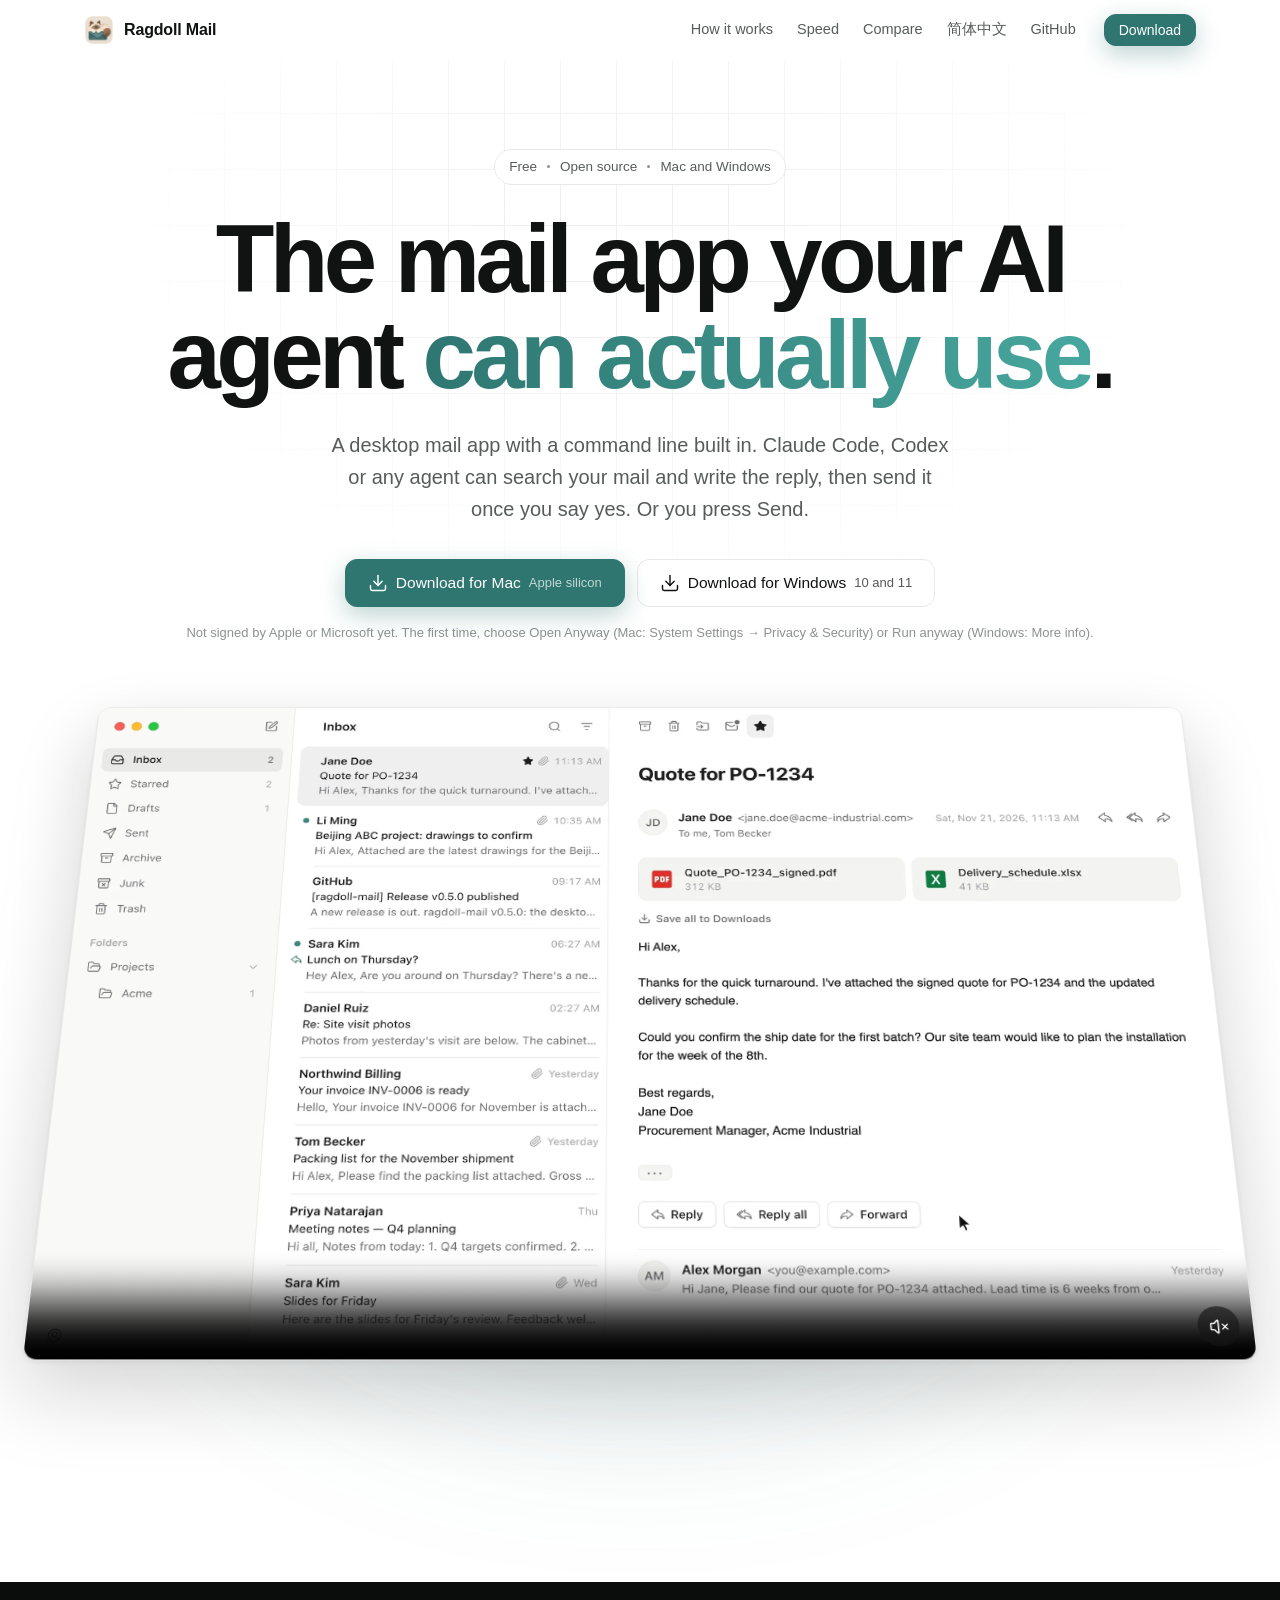
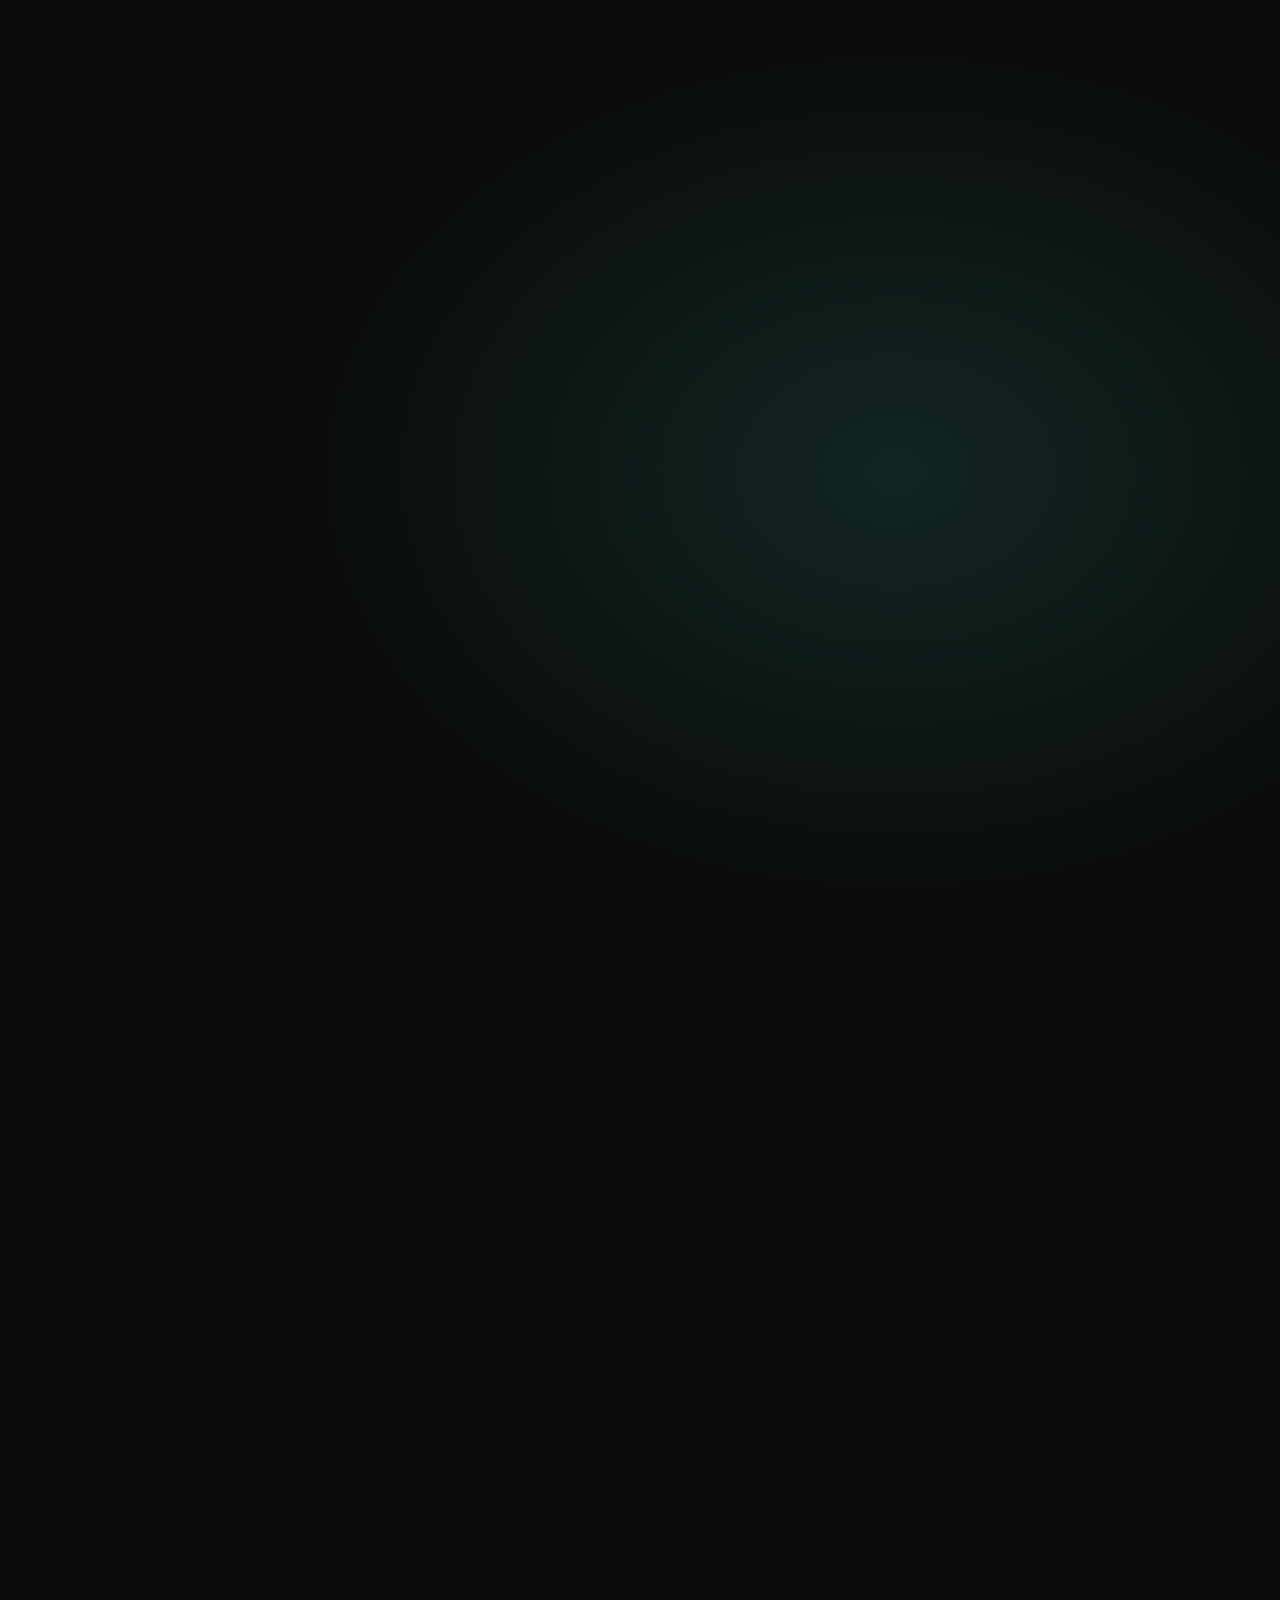
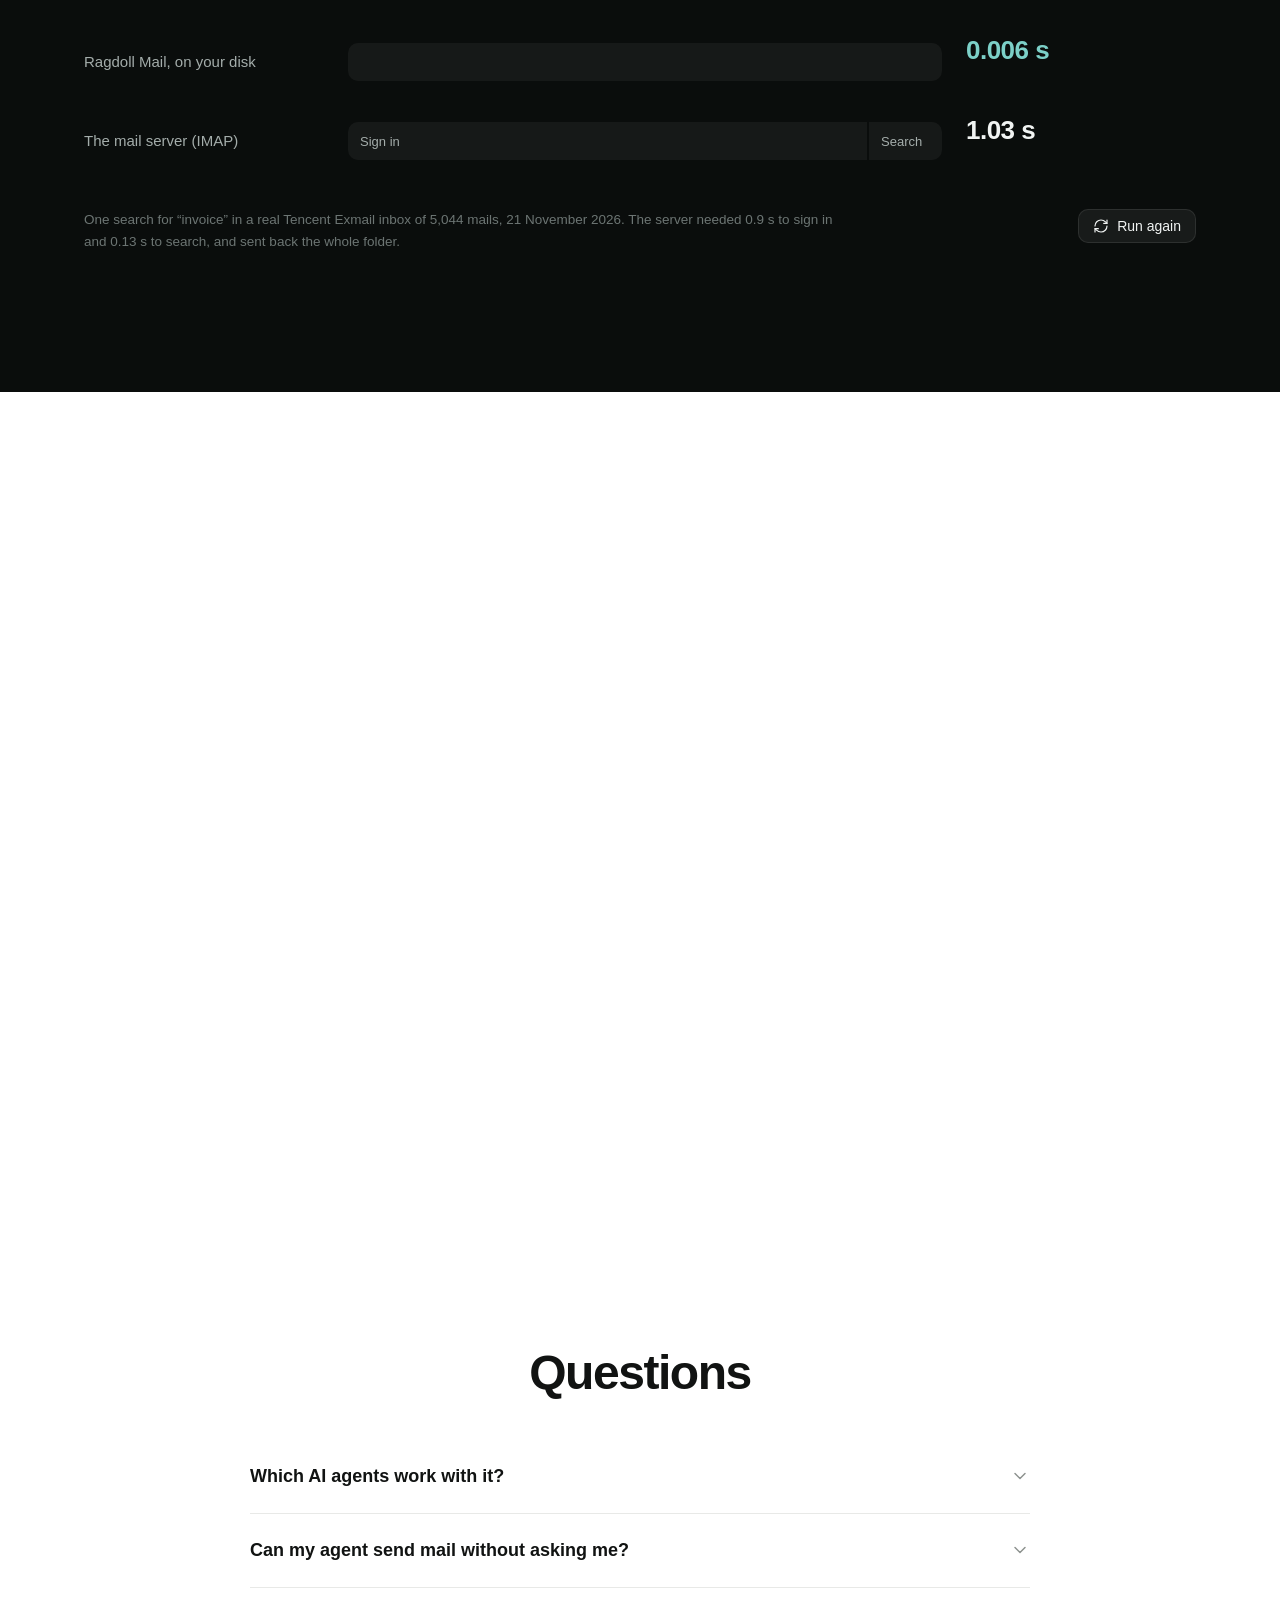
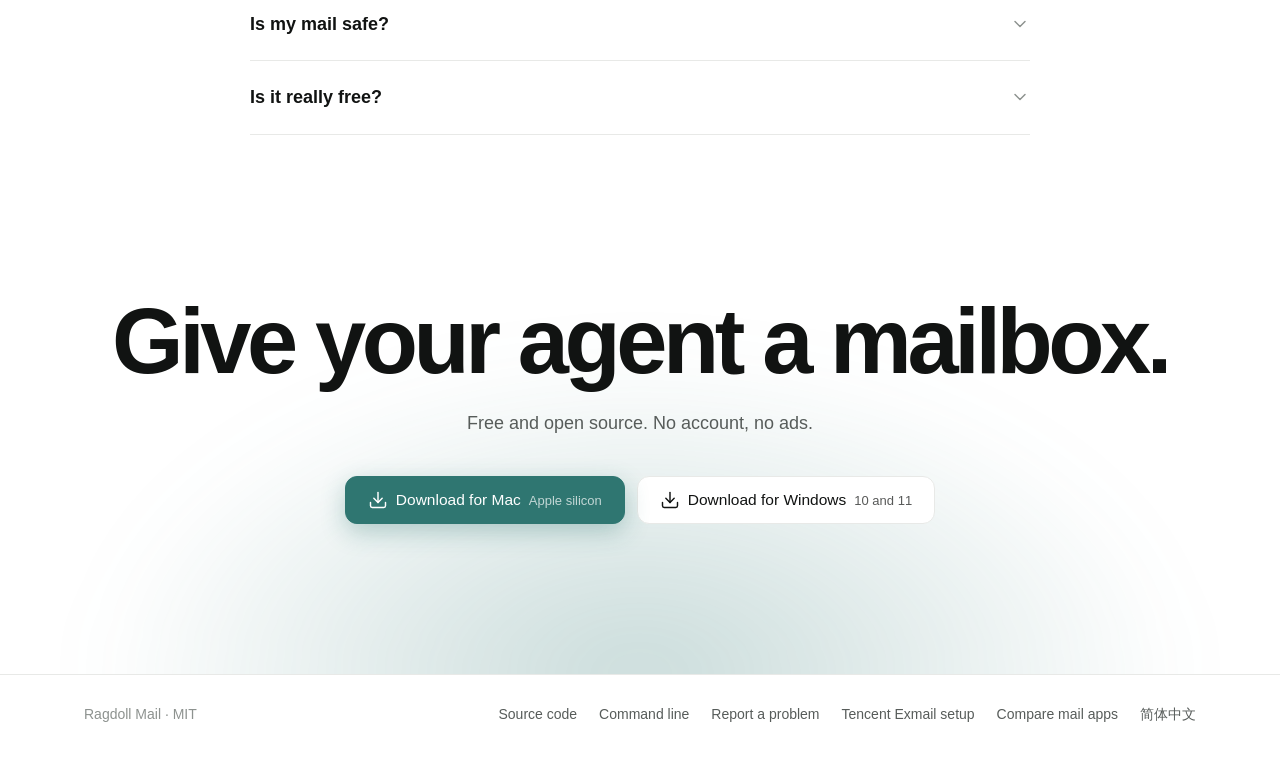
==== commit 374bd109: "Docs and website: the agent can send once you say yes; Spark has a command line now; new landing quo" ====
--- a/site/index.html
+++ b/site/index.html
@@ -4,7 +4,7 @@
 <meta charset="utf-8">
 <meta name="viewport" content="width=device-width, initial-scale=1">
 <title>Ragdoll Mail: the free mail app your AI agent can use, for Mac and Windows</title>
-<meta name="description" content="A free, open-source mail app for Mac and Windows with a command line built in. Claude Code, Codex and other agents can search your mail and draft replies, and you approve every send. Local SQLite search, any IMAP mailbox.">
+<meta name="description" content="A free, open-source mail app for Mac and Windows with a command line built in. Claude Code, Codex and other agents can search your mail, draft replies and send them once you say yes. Local SQLite search, any IMAP mailbox.">
 <link rel="canonical" href="https://erict16.github.io/ragdoll-mail/">
 <link rel="alternate" hreflang="en" href="https://erict16.github.io/ragdoll-mail/">
 <link rel="alternate" hreflang="zh-Hans" href="https://erict16.github.io/ragdoll-mail/zh/">
@@ -15,7 +15,7 @@
 <meta name="theme-color" content="#111312" media="(prefers-color-scheme: dark)">
 <meta property="og:type" content="website">
 <meta property="og:title" content="Ragdoll Mail: the free mail app your AI agent can use, for Mac and Windows">
-<meta property="og:description" content="A free, open-source mail app for Mac and Windows with a command line built in. Claude Code, Codex and other agents can search your mail and draft replies, and you approve every send. Local SQLite search, any IMAP mailbox.">
+<meta property="og:description" content="A free, open-source mail app for Mac and Windows with a command line built in. Claude Code, Codex and other agents can search your mail, draft replies and send them once you say yes. Local SQLite search, any IMAP mailbox.">
 <meta property="og:url" content="https://erict16.github.io/ragdoll-mail/">
 <meta property="og:image" content="https://erict16.github.io/ragdoll-mail/img/og.png">
 <meta property="og:image:width" content="1200">
@@ -25,7 +25,7 @@
 <script>document.documentElement.classList.add("js")</script>
 <link rel="stylesheet" href="style.css">
 <link rel="preload" as="image" href="media/demo-en.webp" fetchpriority="high">
-<script type="application/ld+json">[{"@context": "https://schema.org", "@type": "SoftwareApplication", "name": "Ragdoll Mail", "operatingSystem": "macOS, Windows", "applicationCategory": "CommunicationApplication", "description": "A free, open-source mail app for Mac and Windows with a command line built in. Claude Code, Codex and other agents can search your mail and draft replies, and you approve every send. Local SQLite search, any IMAP mailbox.", "url": "https://erict16.github.io/ragdoll-mail/", "downloadUrl": "https://github.com/erict16/ragdoll-mail/releases/latest", "license": "https://opensource.org/licenses/MIT", "isAccessibleForFree": true, "image": "https://erict16.github.io/ragdoll-mail/img/og.png", "offers": {"@type": "Offer", "price": "0", "priceCurrency": "USD"}}, {"@context": "https://schema.org", "@type": "VideoObject", "name": "Ragdoll Mail in 35 seconds", "description": "Ragdoll Mail in use: an AI agent in a terminal writes a reply with the ragdoll command, the draft opens in the app, the send is undone and set for tomorrow morning, and search finds mail as you type", "inLanguage": "en", "thumbnailUrl": "https://erict16.github.io/ragdoll-mail/media/demo-en.webp", "contentUrl": "https://erict16.github.io/ragdoll-mail/media/demo-en.mp4", "uploadDate": "2026-11-21", "duration": "PT35S"}, {"@context": "https://schema.org", "@type": "FAQPage", "mainEntity": [{"@type": "Question", "name": "Which AI agents work with it?", "acceptedAnswer": {"@type": "Answer", "text": "Any agent that can run shell commands, such as Claude Code, Codex, Cursor or Gemini CLI. The agent calls the ragdoll command the same way you would in a terminal."}}, {"@type": "Question", "name": "Can my agent send mail without asking me?", "acceptedAnswer": {"@type": "Answer", "text": "Not by accident. The send command refuses to run without an explicit yes, and the setup we suggest tells agents to ask you first. Most people let the agent write the draft and press Send themselves."}}, {"@type": "Question", "name": "Is my mail safe?", "acceptedAnswer": {"@type": "Answer", "text": "Your mail is stored on your computer and on your own mail server, and nowhere else. The app sends nothing to us. We do not run a server."}}, {"@type": "Question", "name": "Is it really free?", "acceptedAnswer": {"@type": "Answer", "text": "Yes. There are no ads, no subscription and no account. The code is open source under the MIT license, so anyone can check what it does."}}]}]</script>
+<script type="application/ld+json">[{"@context": "https://schema.org", "@type": "SoftwareApplication", "name": "Ragdoll Mail", "operatingSystem": "macOS, Windows", "applicationCategory": "CommunicationApplication", "description": "A free, open-source mail app for Mac and Windows with a command line built in. Claude Code, Codex and other agents can search your mail, draft replies and send them once you say yes. Local SQLite search, any IMAP mailbox.", "url": "https://erict16.github.io/ragdoll-mail/", "downloadUrl": "https://github.com/erict16/ragdoll-mail/releases/latest", "license": "https://opensource.org/licenses/MIT", "isAccessibleForFree": true, "image": "https://erict16.github.io/ragdoll-mail/img/og.png", "offers": {"@type": "Offer", "price": "0", "priceCurrency": "USD"}}, {"@context": "https://schema.org", "@type": "VideoObject", "name": "Ragdoll Mail in 35 seconds", "description": "Ragdoll Mail in use: an AI agent in a terminal writes a reply with the ragdoll command, the draft opens in the app, the send is undone and set for tomorrow morning, and search finds mail as you type", "inLanguage": "en", "thumbnailUrl": "https://erict16.github.io/ragdoll-mail/media/demo-en.webp", "contentUrl": "https://erict16.github.io/ragdoll-mail/media/demo-en.mp4", "uploadDate": "2026-11-21", "duration": "PT35S"}, {"@context": "https://schema.org", "@type": "FAQPage", "mainEntity": [{"@type": "Question", "name": "Which AI agents work with it?", "acceptedAnswer": {"@type": "Answer", "text": "Any agent that can run shell commands, such as Claude Code, Codex, Cursor or Gemini CLI. The agent calls the ragdoll command the same way you would in a terminal."}}, {"@type": "Question", "name": "Can my agent send mail without asking me?", "acceptedAnswer": {"@type": "Answer", "text": "Not by accident. The send command refuses to run without an explicit yes, and the setup we suggest tells agents to ask you first. When you say yes, the agent sends it with ragdoll send. Or you open the draft in the app and press Send yourself."}}, {"@type": "Question", "name": "Is my mail safe?", "acceptedAnswer": {"@type": "Answer", "text": "Your mail is stored on your computer and on your own mail server, and nowhere else. The app sends nothing to us. We do not run a server."}}, {"@type": "Question", "name": "Is it really free?", "acceptedAnswer": {"@type": "Answer", "text": "Yes. There are no ads, no subscription and no account. The code is open source under the MIT license, so anyone can check what it does."}}]}]</script>
 </head>
 <body class="home">
 <header class="top"><div class="wrap">
@@ -45,7 +45,7 @@
   <div class="wrap">
     <div class="pill">Free<b></b>Open source<b></b>Mac and Windows</div>
     <h1>The mail app your AI agent <em>can actually use</em>.</h1>
-    <p class="lead">A desktop mail app with a command line built in. Claude Code, Codex or any agent can search your mail and write the reply. Nothing goes out until you press Send.</p>
+    <p class="lead">A desktop mail app with a command line built in. Claude Code, Codex or any agent can search your mail and write the reply, then send it once you say yes. Or you press Send.</p>
     <div class="cta"><a class="btn primary" data-os="mac" href="https://github.com/erict16/ragdoll-mail/releases/latest/download/ragdoll-mail-mac.dmg"><svg class="i" viewBox="0 0 24 24" aria-hidden="true"><path d="M21 15v4a2 2 0 0 1-2 2H5a2 2 0 0 1-2-2v-4"/><polyline points="7 10 12 15 17 10"/><line x1="12" x2="12" y1="15" y2="3"/></svg>Download for Mac <small>Apple silicon</small></a><a class="btn " data-os="win" href="https://github.com/erict16/ragdoll-mail/releases/latest/download/ragdoll-mail-windows.zip"><svg class="i" viewBox="0 0 24 24" aria-hidden="true"><path d="M21 15v4a2 2 0 0 1-2 2H5a2 2 0 0 1-2-2v-4"/><polyline points="7 10 12 15 17 10"/><line x1="12" x2="12" y1="15" y2="3"/></svg>Download for Windows <small>10 and 11</small></a></div>
     <p class="first-open">Not signed by Apple or Microsoft yet. The first time, choose Open Anyway (Mac: System Settings → Privacy &amp; Security) or Run anyway (Windows: More info).</p>
   </div>
@@ -58,10 +58,10 @@
 
 <div class="stage">
   <section id="agent"><div class="wrap">
-    <h2 class="big reveal">Your agent writes.<br><em>You press Send.</em></h2>
+    <h2 class="big reveal">Your agent writes.<br><em>You say yes.</em></h2>
     <p class="sub reveal">One click installs the <code>ragdoll</code> command (Settings → Command line). Every command speaks <code>--json</code>, so an agent learns it from <code>ragdoll --help</code>. <a class="more" href="https://github.com/erict16/ragdoll-mail/blob/main/docs/command-line.md">Read the command-line guide →</a></p>
     <div class="duo reveal">
-      <div class="term-win"><div class="term-bar"><b></b><b></b><b></b></div><div class="term"><span class="ln say"><span class="y">you  </span> <span class="c">›</span> <span class="tx" data-t="Reply to Jane and attach the signed quote.">Reply to Jane and attach the signed quote.</span></span><span class="ln"><span class="p">$</span> <span class="tx" data-t="ragdoll search jane quote --json">ragdoll search jane quote --json</span></span><span class="ln"><span class="p">$</span> <span class="tx" data-t="ragdoll draft --reply inbox:312 --body reply.html --attach Quote.pdf">ragdoll draft --reply inbox:312 --body reply.html --attach Quote.pdf</span></span><span class="ln"><span class="p">$</span> <span class="tx" data-t="ragdoll check drafts:14 --reply">ragdoll check drafts:14 --reply</span></span><span class="ln">  <span class="ok">CHECK OK</span></span><span class="ln"><span class="p">$</span> <span class="tx" data-t="ragdoll open drafts:14">ragdoll open drafts:14</span></span><span class="ln say"><span class="y">agent</span> <span class="c">›</span> The draft is open in Ragdoll Mail. Send it when you are happy.</span></div></div>
+      <div class="term-win"><div class="term-bar"><b></b><b></b><b></b></div><div class="term"><span class="ln say"><span class="y">you  </span> <span class="c">›</span> <span class="tx" data-t="Reply to Jane and attach the signed quote.">Reply to Jane and attach the signed quote.</span></span><span class="ln"><span class="p">$</span> <span class="tx" data-t="ragdoll search jane quote --json">ragdoll search jane quote --json</span></span><span class="ln"><span class="p">$</span> <span class="tx" data-t="ragdoll draft --reply inbox:312 --body reply.html --attach Quote.pdf">ragdoll draft --reply inbox:312 --body reply.html --attach Quote.pdf</span></span><span class="ln"><span class="p">$</span> <span class="tx" data-t="ragdoll check drafts:14 --reply">ragdoll check drafts:14 --reply</span></span><span class="ln">  <span class="ok">CHECK OK</span></span><span class="ln land"><span class="p">$</span> <span class="tx" data-t="ragdoll open drafts:14">ragdoll open drafts:14</span></span><span class="ln say"><span class="y">agent</span> <span class="c">›</span> The draft is open in Ragdoll Mail. Shall I send it?</span><span class="ln say"><span class="y">you  </span> <span class="c">›</span> <span class="tx" data-t="Yes, send it.">Yes, send it.</span></span><span class="ln"><span class="p">$</span> <span class="tx" data-t="ragdoll send drafts:14 --yes">ragdoll send drafts:14 --yes</span></span></div></div>
       <div class="link" aria-hidden="true"><i></i></div>
       <div class="draft"><div class="draft-top"><span><svg class="i" viewBox="0 0 24 24" aria-hidden="true"><path d="M15 2H6a2 2 0 0 0-2 2v16a2 2 0 0 0 2 2h12a2 2 0 0 0 2-2V7Z"/><path d="M14 2v4a2 2 0 0 0 2 2h4"/><path d="M10 9H8"/><path d="M16 13H8"/><path d="M16 17H8"/></svg>Drafts</span><span><img src="img/icon.webp" alt="" width="18" height="18" loading="lazy">Ragdoll Mail</span></div><div class="draft-to"><span>To</span><b>Jane Doe</b></div><div class="draft-subj">Re: Quote for PO-1234</div><p>Hi Jane, the signed quote for PO-1234 is attached. Please confirm the delivery address by Friday.</p><div class="draft-foot"><span class="att"><svg class="i" viewBox="0 0 24 24" aria-hidden="true"><path d="m21.44 11.05-9.19 9.19a6 6 0 0 1-8.49-8.49l8.57-8.57A4 4 0 1 1 18 8.84l-8.59 8.57a2 2 0 0 1-2.83-2.83l8.49-8.48"/></svg>Quote.pdf</span><span class="btn primary"><svg class="i" viewBox="0 0 24 24" aria-hidden="true"><path d="M14.536 21.686a.5.5 0 0 0 .937-.024l6.5-19a.496.496 0 0 0-.635-.635l-19 6.5a.5.5 0 0 0-.024.937l7.93 3.18a2 2 0 0 1 1.112 1.11z"/><path d="m21.854 2.147-10.94 10.939"/></svg>Send</span></div></div>
     </div>
@@ -82,14 +82,14 @@
 
 <section class="quote"><div class="wrap reveal">
   <img src="img/icon.webp" alt="" width="56" height="56" loading="lazy">
-  <blockquote>The good AI mail apps cost $25 to $30 a month and only took Gmail or Outlook. My work mail is on Tencent Exmail. So I built the one I needed.</blockquote>
+  <blockquote>Spark started charging, and I wanted a free alternative to it. Himalaya was too slow to search my mail. So I built Ragdoll Mail.</blockquote>
   <p class="sign">Eric Tan, who made Ragdoll Mail</p>
 </div></section>
 
 <section id="questions"><div class="wrap">
   <h2 class="center reveal">Questions</h2>
   <div class="faq">
-    <details><summary>Which AI agents work with it?<svg class="i" viewBox="0 0 24 24" aria-hidden="true"><path d="m6 9 6 6 6-6"/></svg></summary><p>Any agent that can run shell commands, such as Claude Code, Codex, Cursor or Gemini CLI. The agent calls the ragdoll command the same way you would in a terminal.</p></details><details><summary>Can my agent send mail without asking me?<svg class="i" viewBox="0 0 24 24" aria-hidden="true"><path d="m6 9 6 6 6-6"/></svg></summary><p>Not by accident. The send command refuses to run without an explicit yes, and the setup we suggest tells agents to ask you first. Most people let the agent write the draft and press Send themselves.</p></details><details><summary>Is my mail safe?<svg class="i" viewBox="0 0 24 24" aria-hidden="true"><path d="m6 9 6 6 6-6"/></svg></summary><p>Your mail is stored on your computer and on your own mail server, and nowhere else. The app sends nothing to us. We do not run a server.</p></details><details><summary>Is it really free?<svg class="i" viewBox="0 0 24 24" aria-hidden="true"><path d="m6 9 6 6 6-6"/></svg></summary><p>Yes. There are no ads, no subscription and no account. The code is open source under the MIT license, so anyone can check what it does.</p></details>
+    <details><summary>Which AI agents work with it?<svg class="i" viewBox="0 0 24 24" aria-hidden="true"><path d="m6 9 6 6 6-6"/></svg></summary><p>Any agent that can run shell commands, such as Claude Code, Codex, Cursor or Gemini CLI. The agent calls the ragdoll command the same way you would in a terminal.</p></details><details><summary>Can my agent send mail without asking me?<svg class="i" viewBox="0 0 24 24" aria-hidden="true"><path d="m6 9 6 6 6-6"/></svg></summary><p>Not by accident. The send command refuses to run without an explicit yes, and the setup we suggest tells agents to ask you first. When you say yes, the agent sends it with ragdoll send. Or you open the draft in the app and press Send yourself.</p></details><details><summary>Is my mail safe?<svg class="i" viewBox="0 0 24 24" aria-hidden="true"><path d="m6 9 6 6 6-6"/></svg></summary><p>Your mail is stored on your computer and on your own mail server, and nowhere else. The app sends nothing to us. We do not run a server.</p></details><details><summary>Is it really free?<svg class="i" viewBox="0 0 24 24" aria-hidden="true"><path d="m6 9 6 6 6-6"/></svg></summary><p>Yes. There are no ads, no subscription and no account. The code is open source under the MIT license, so anyone can check what it does.</p></details>
   </div>
 </div></section>
 
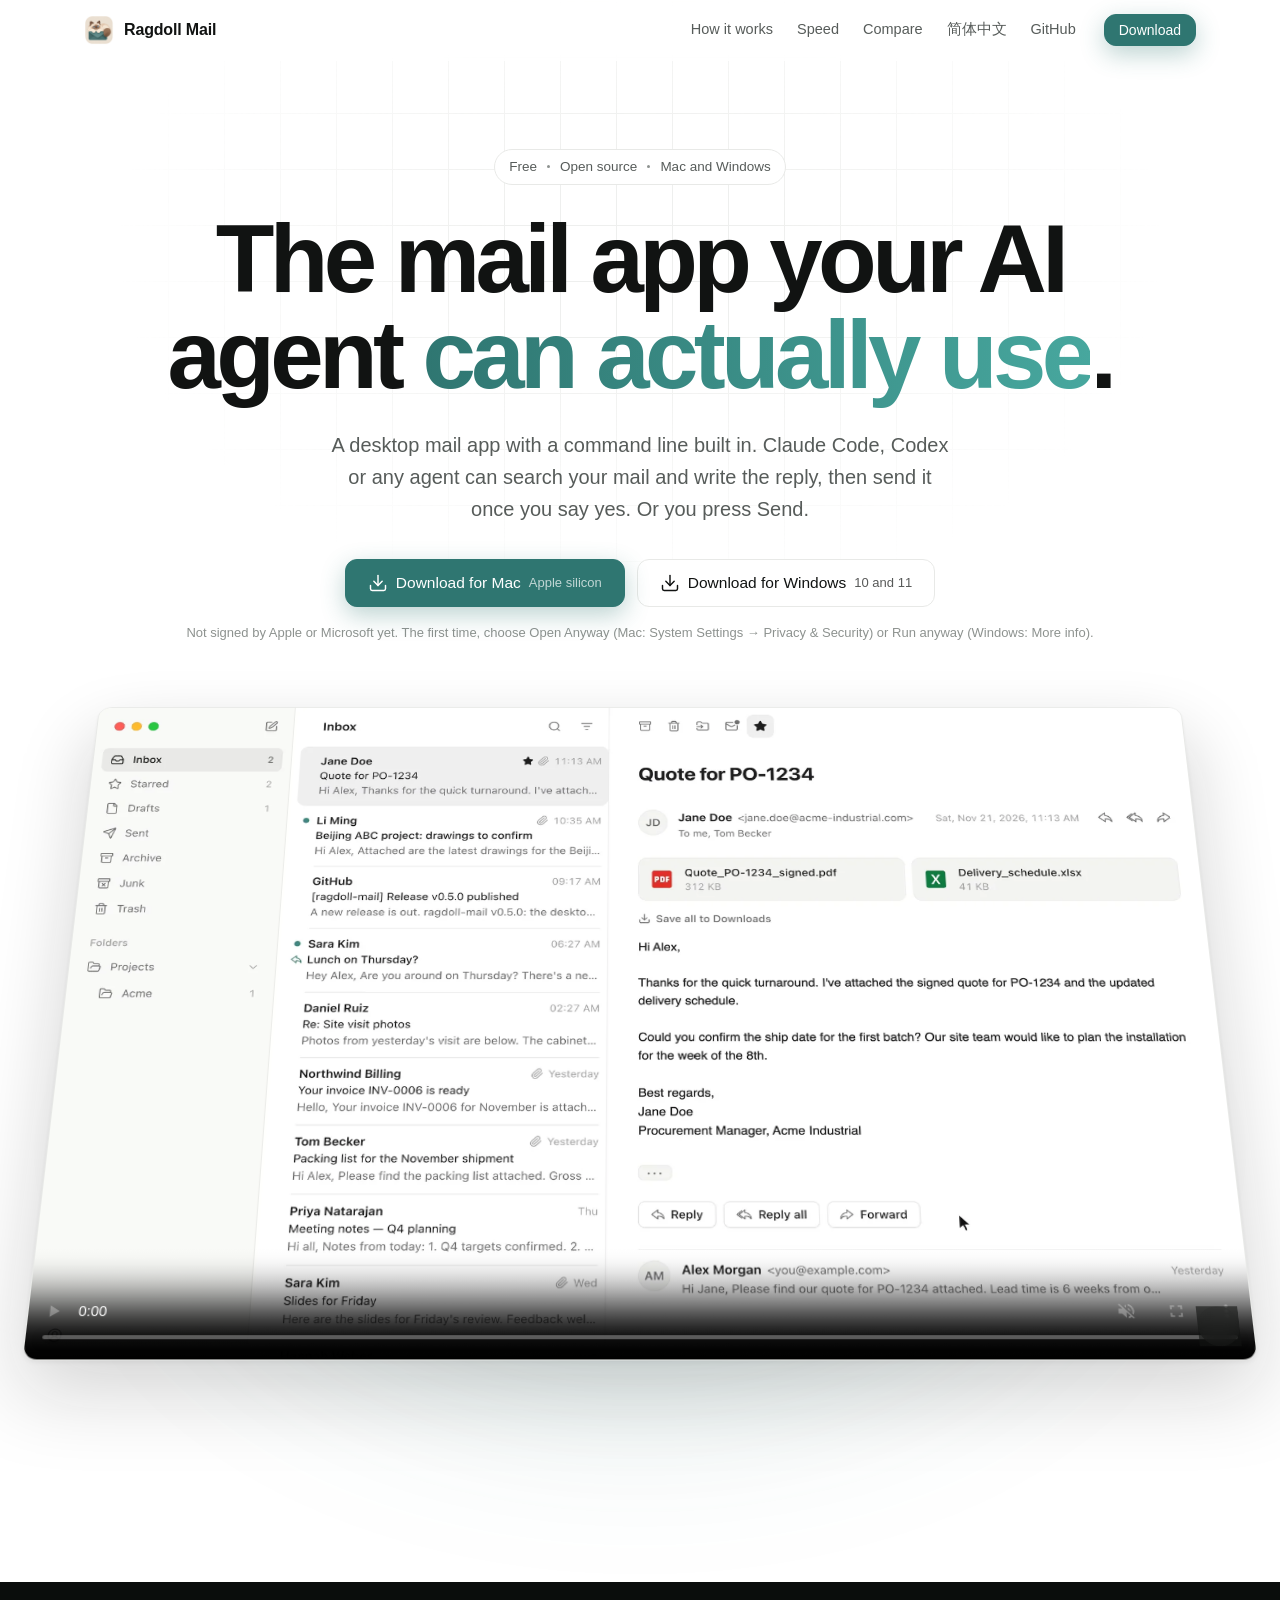
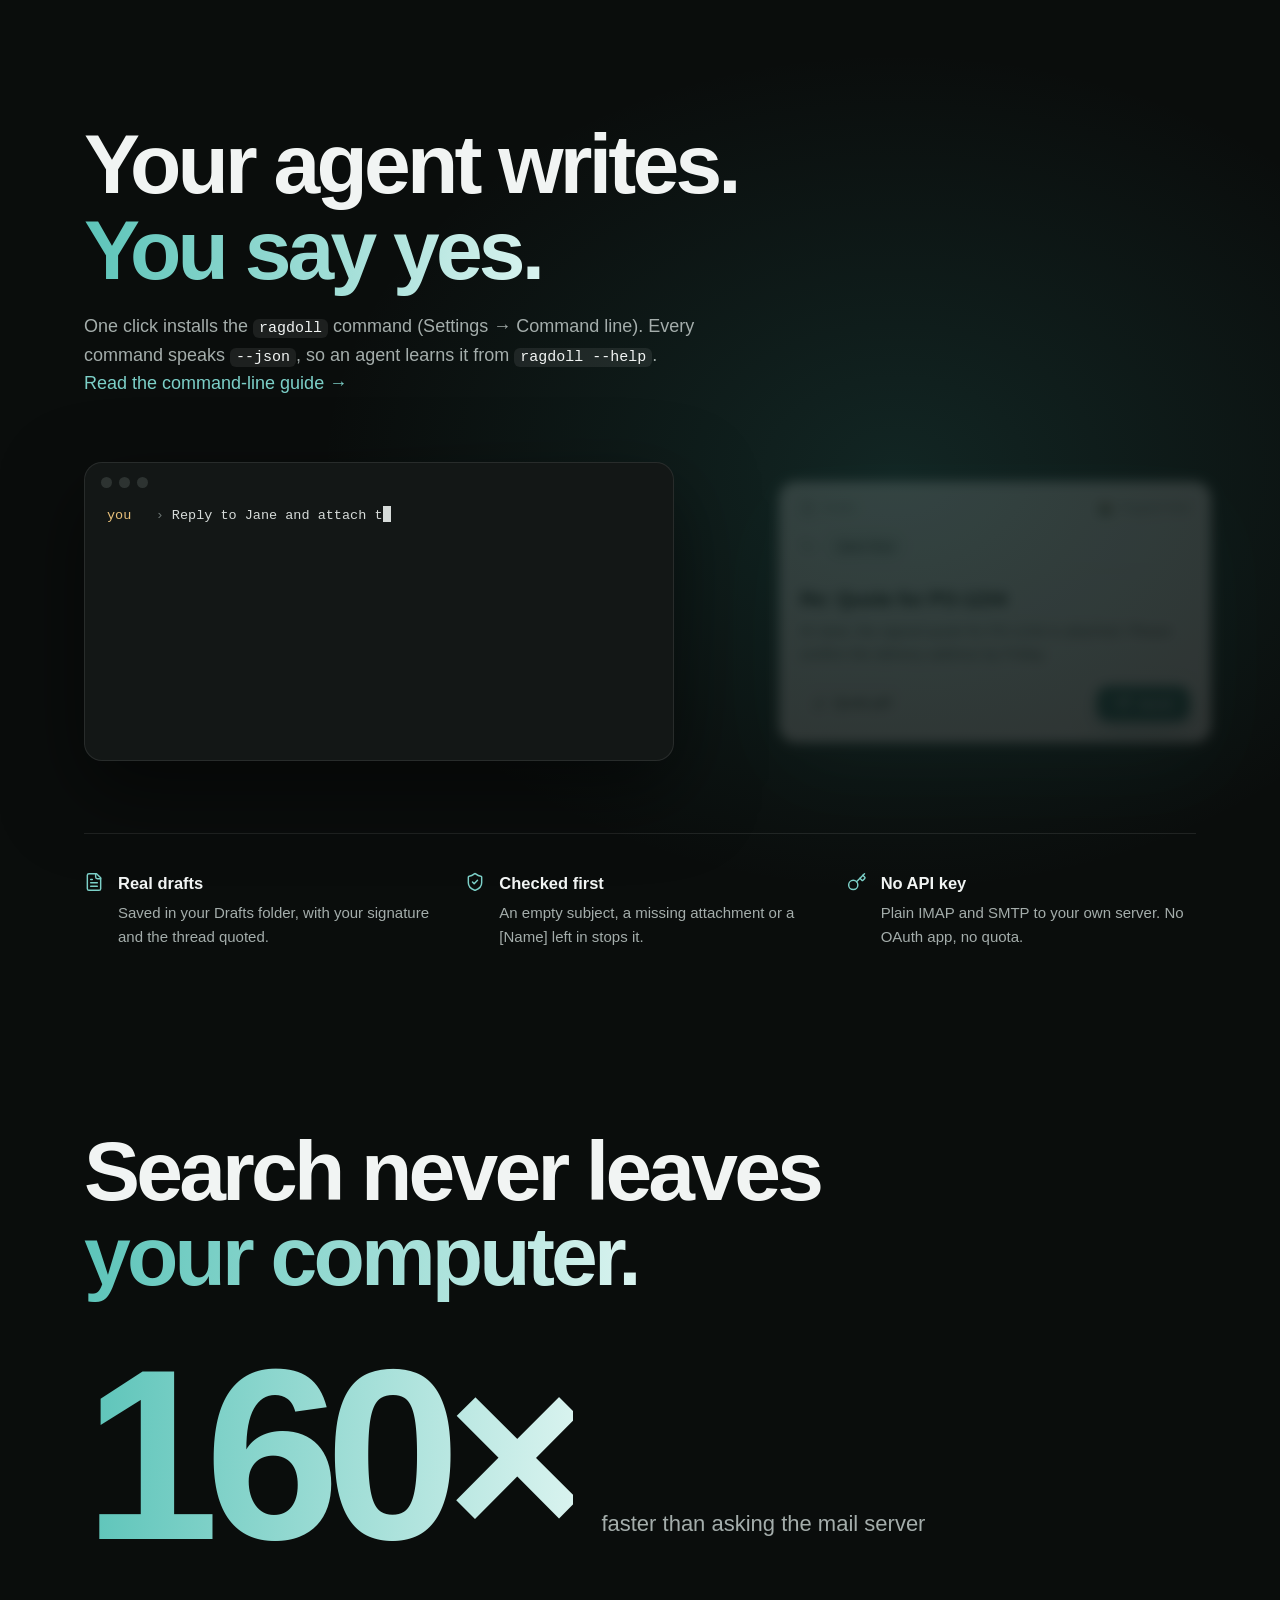
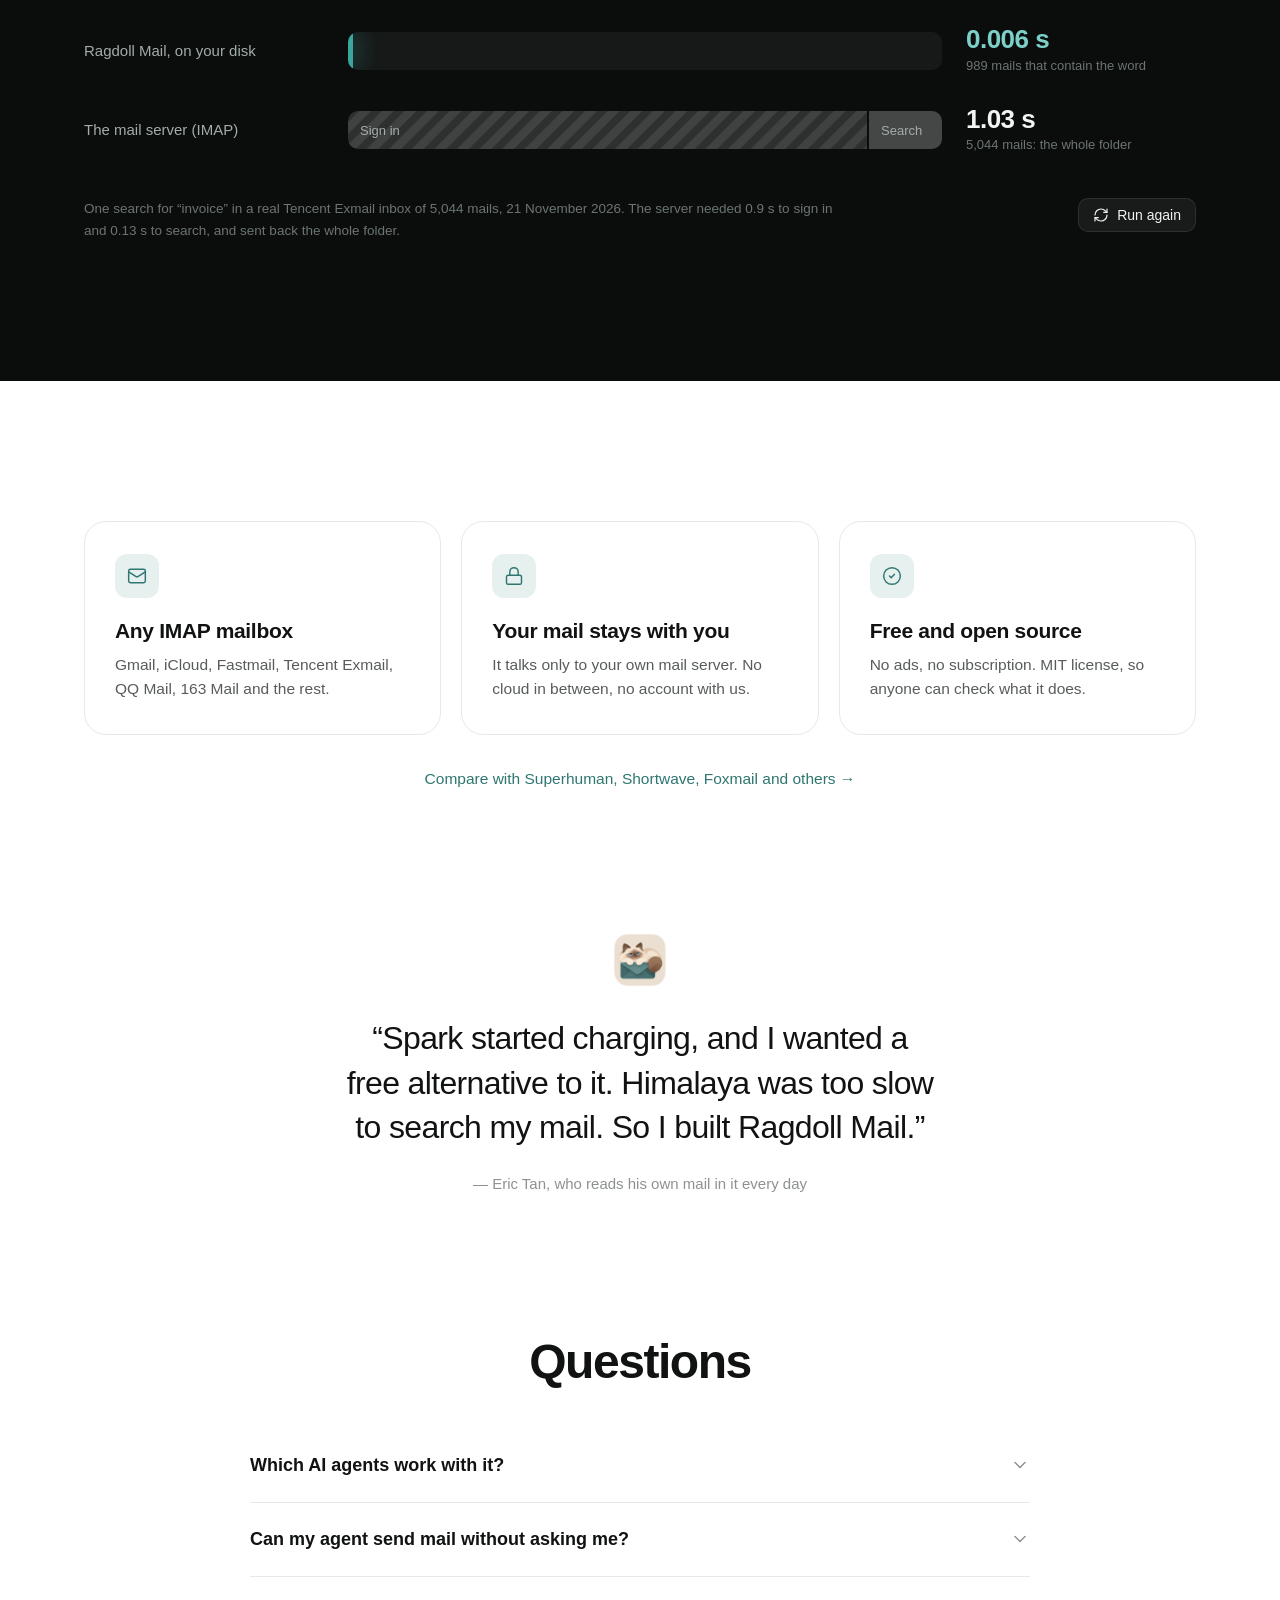
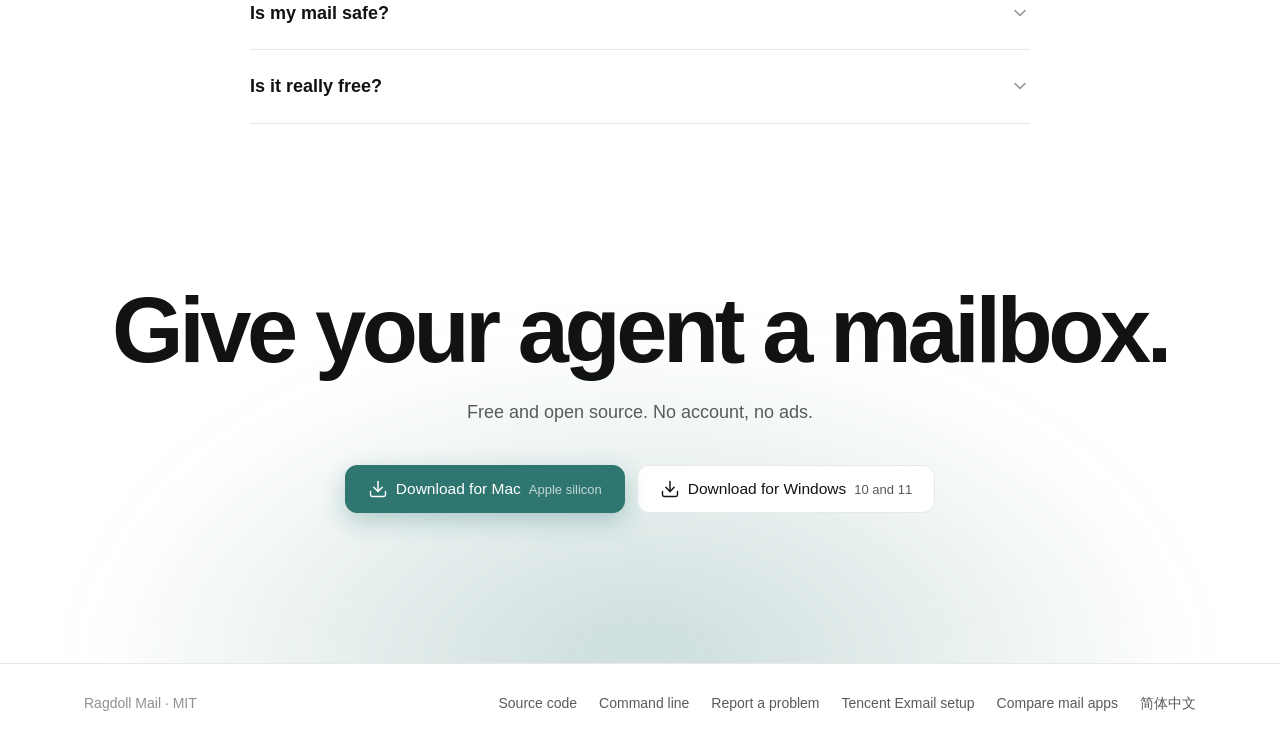
==== commit 38b914db: "Ragdoll Mail 0.11.1: update checks that work, certificates checked - The Mac app can check for updat" ====
--- a/site/index.html
+++ b/site/index.html
@@ -83,7 +83,7 @@
 <section class="quote"><div class="wrap reveal">
   <img src="img/icon.webp" alt="" width="56" height="56" loading="lazy">
   <blockquote>Spark started charging, and I wanted a free alternative to it. Himalaya was too slow to search my mail. So I built Ragdoll Mail.</blockquote>
-  <p class="sign">Eric Tan, who made Ragdoll Mail</p>
+  <p class="sign">Eric Tan, who reads his own mail in it every day</p>
 </div></section>
 
 <section id="questions"><div class="wrap">
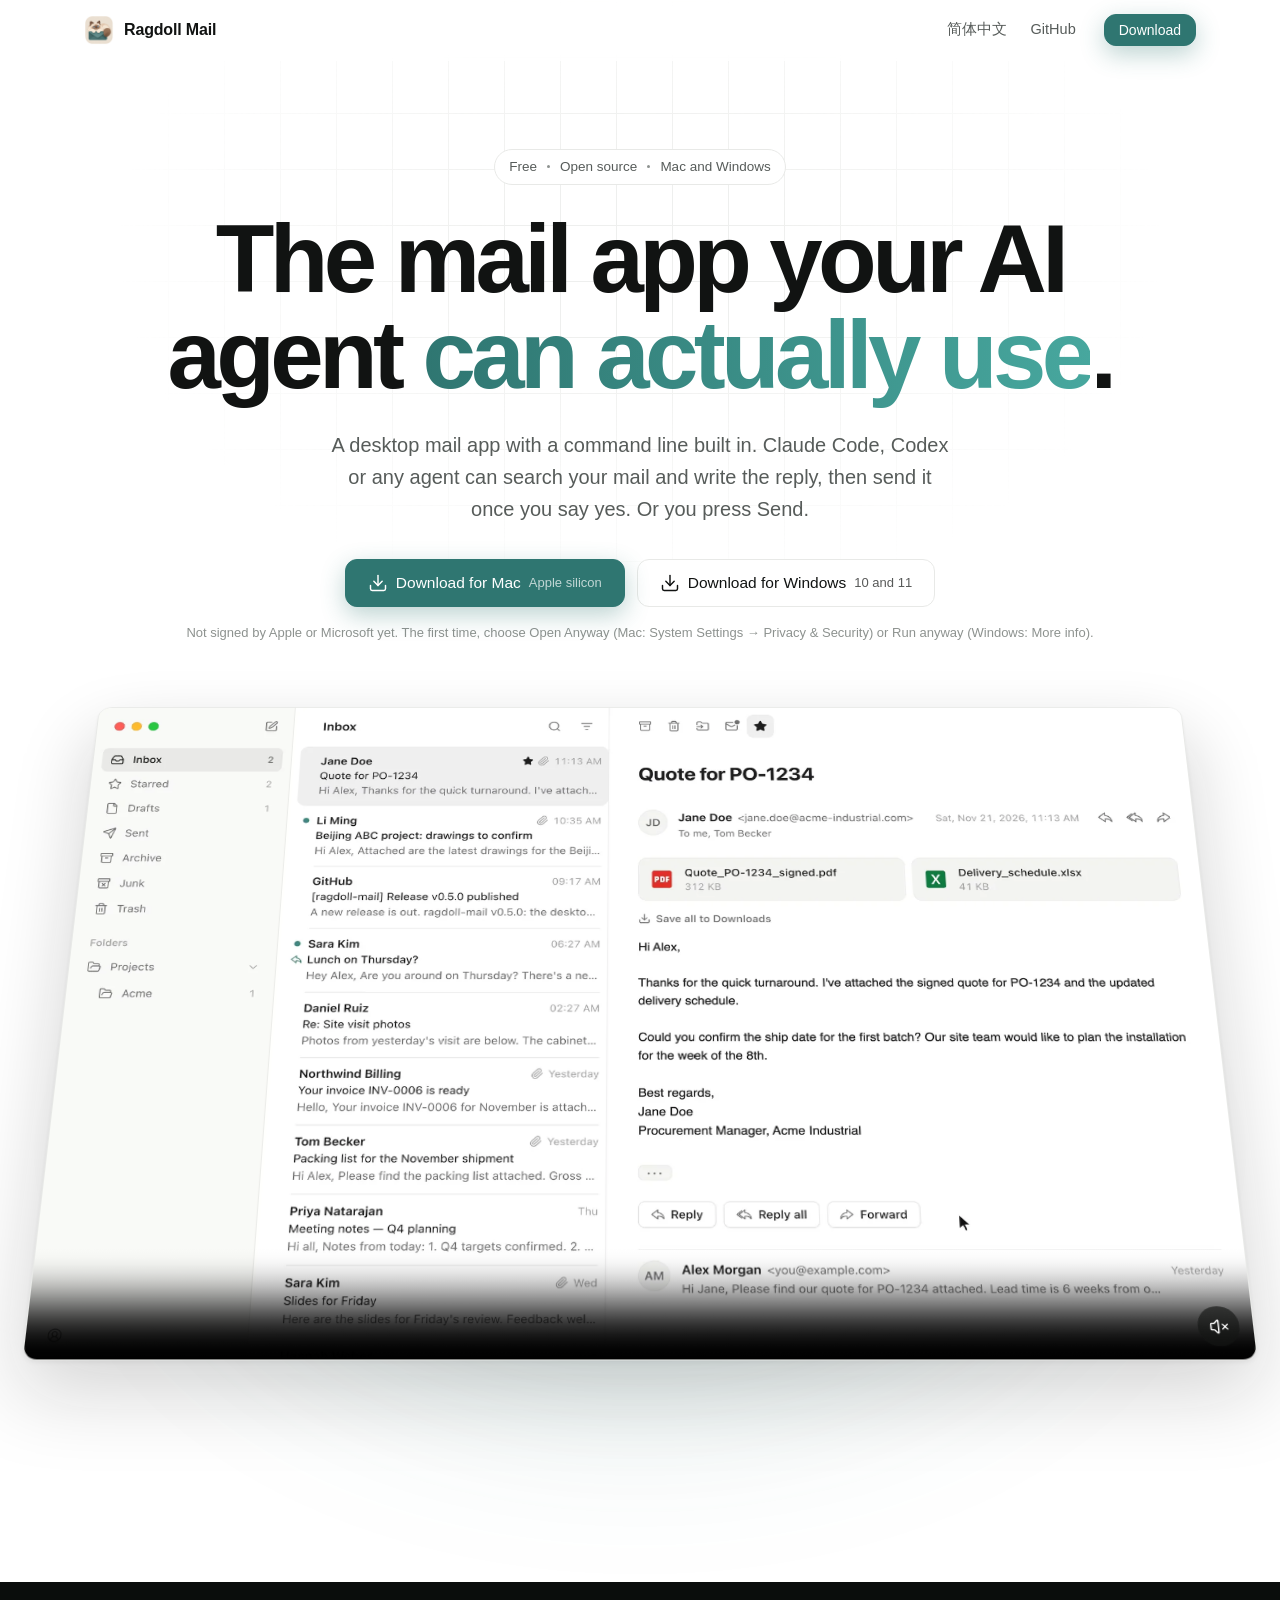
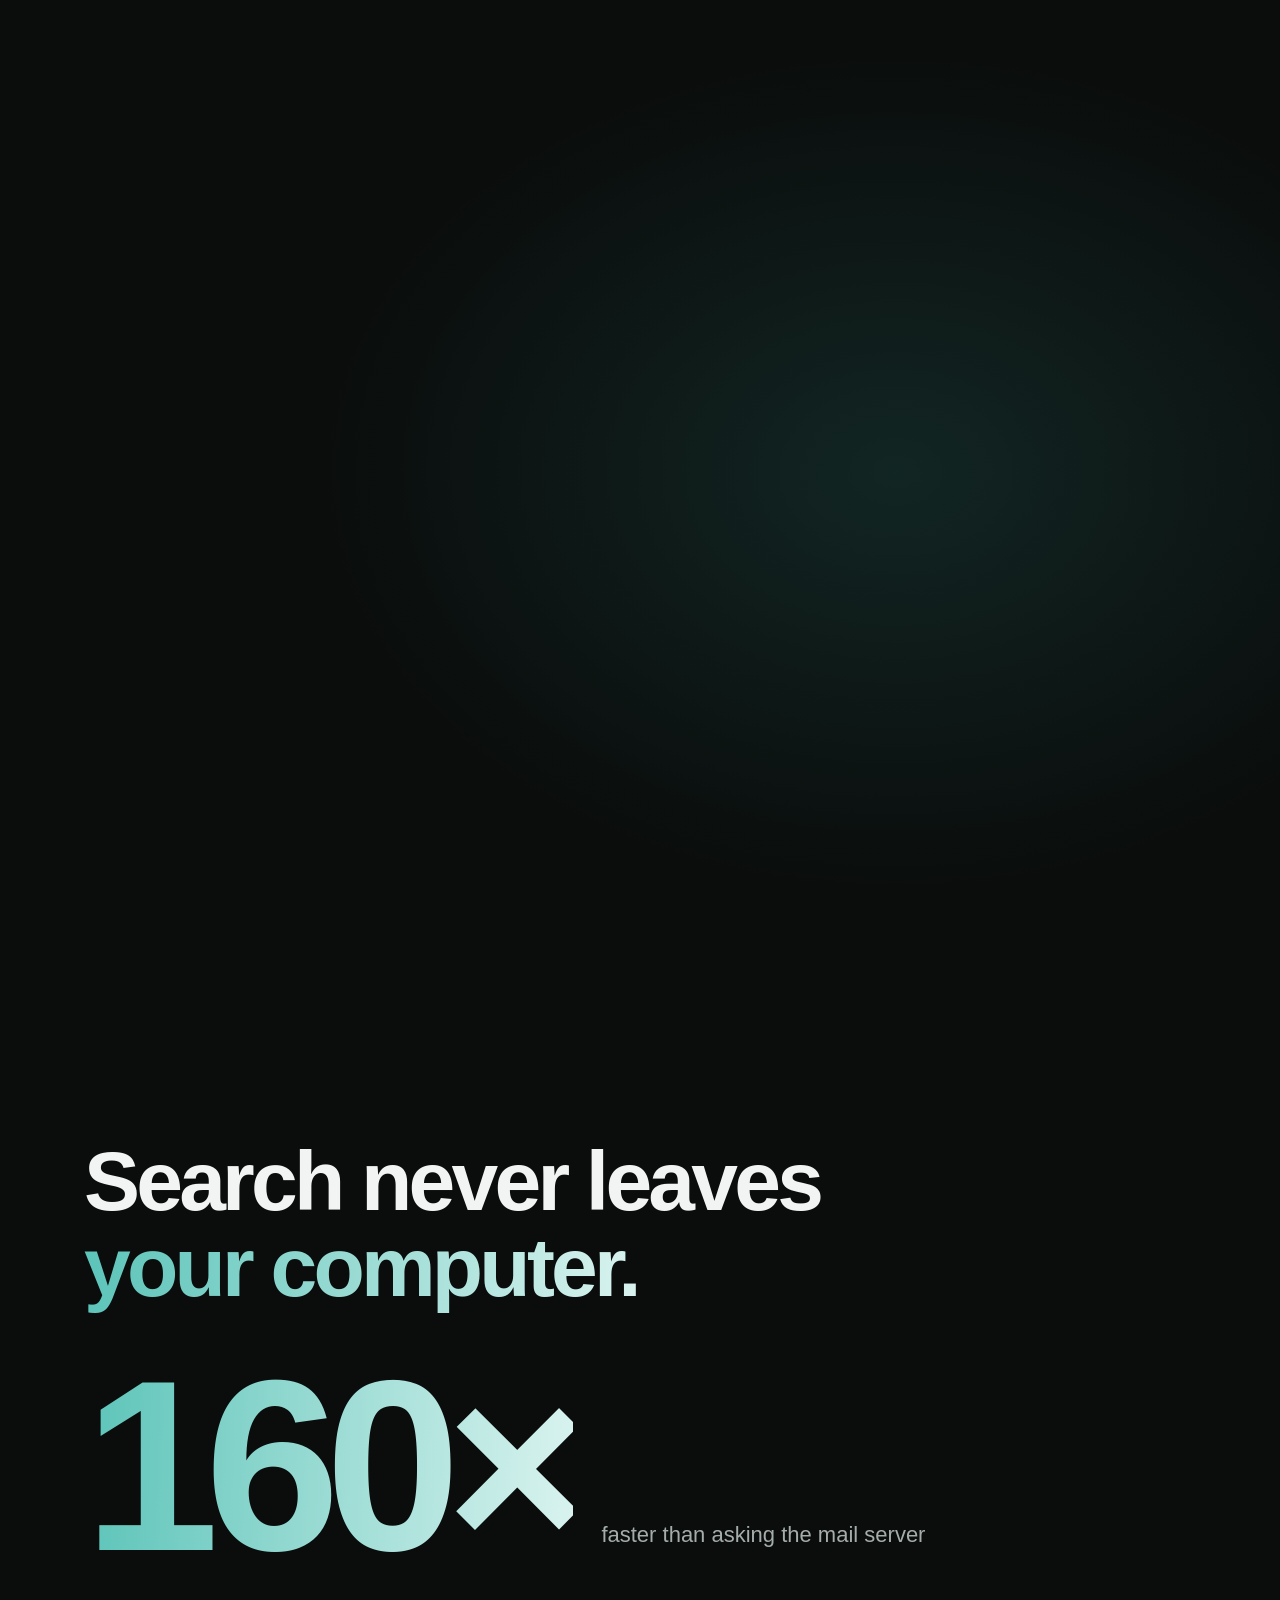
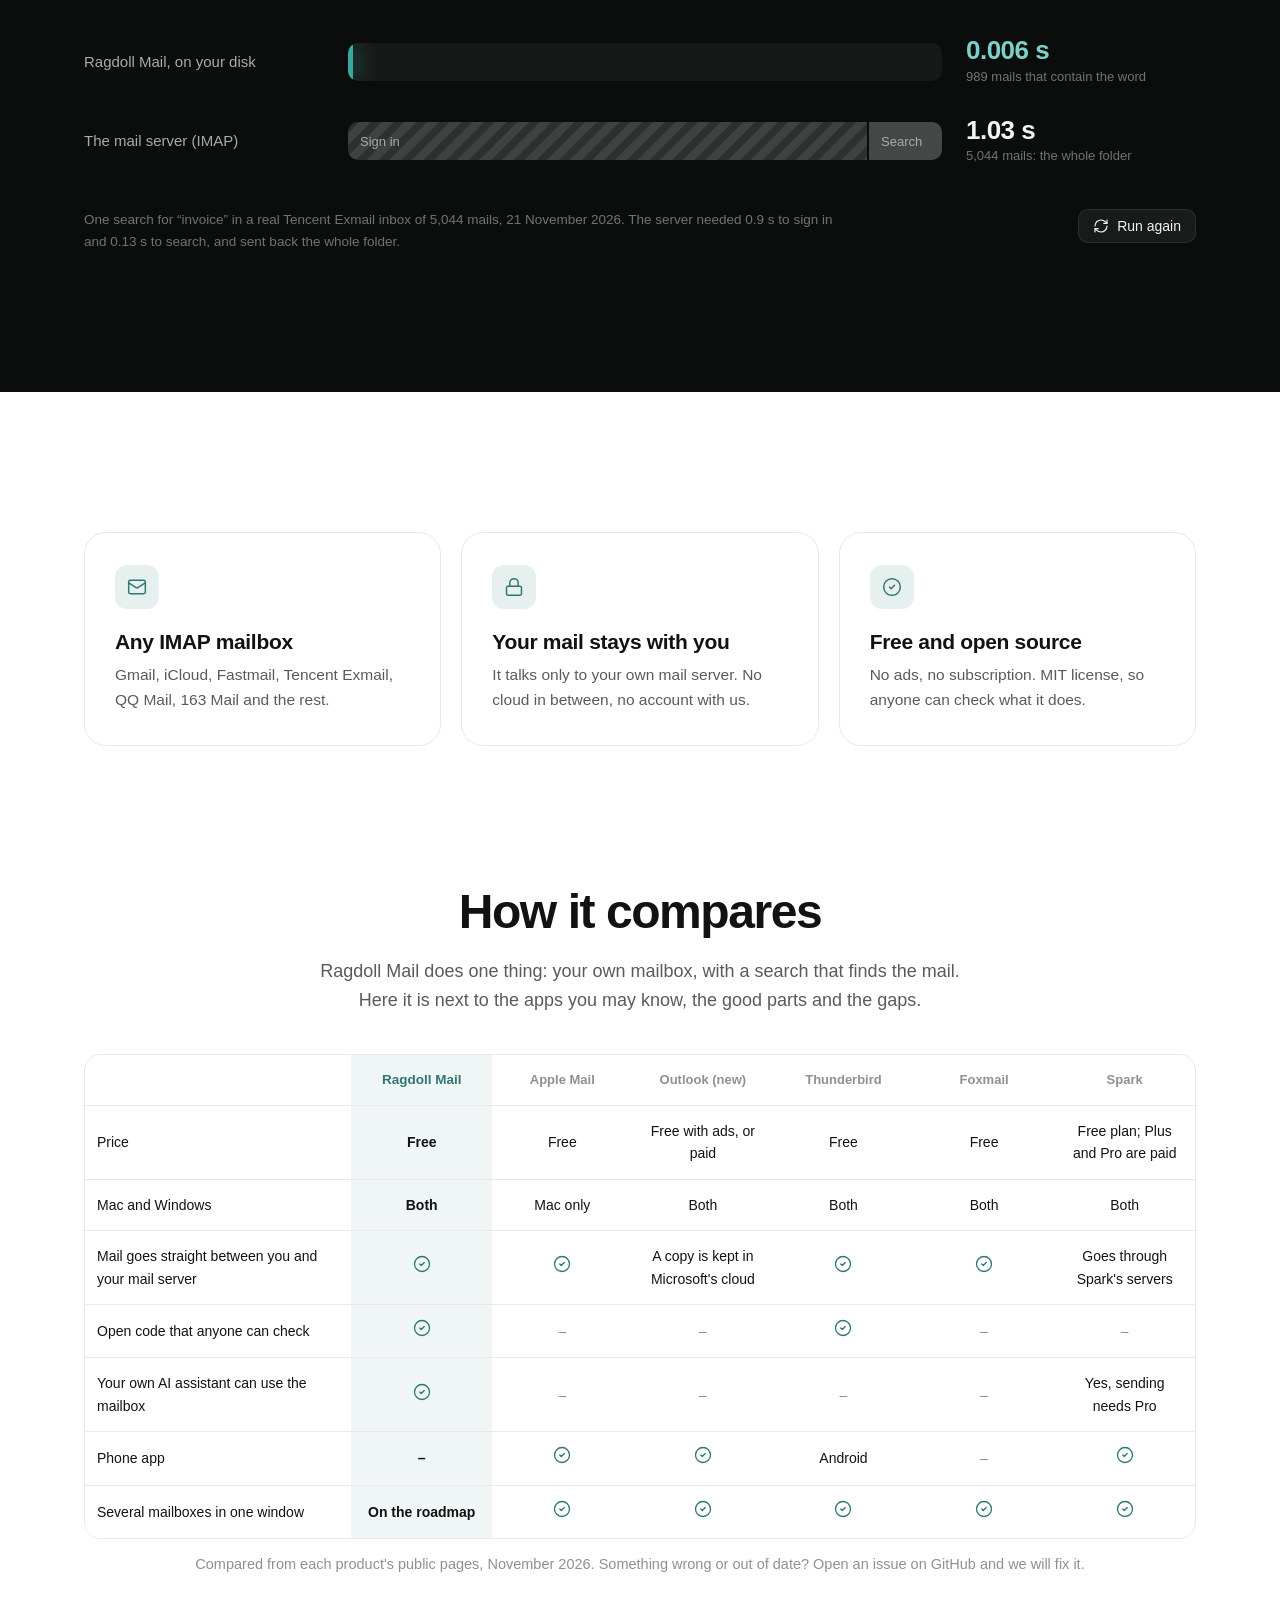
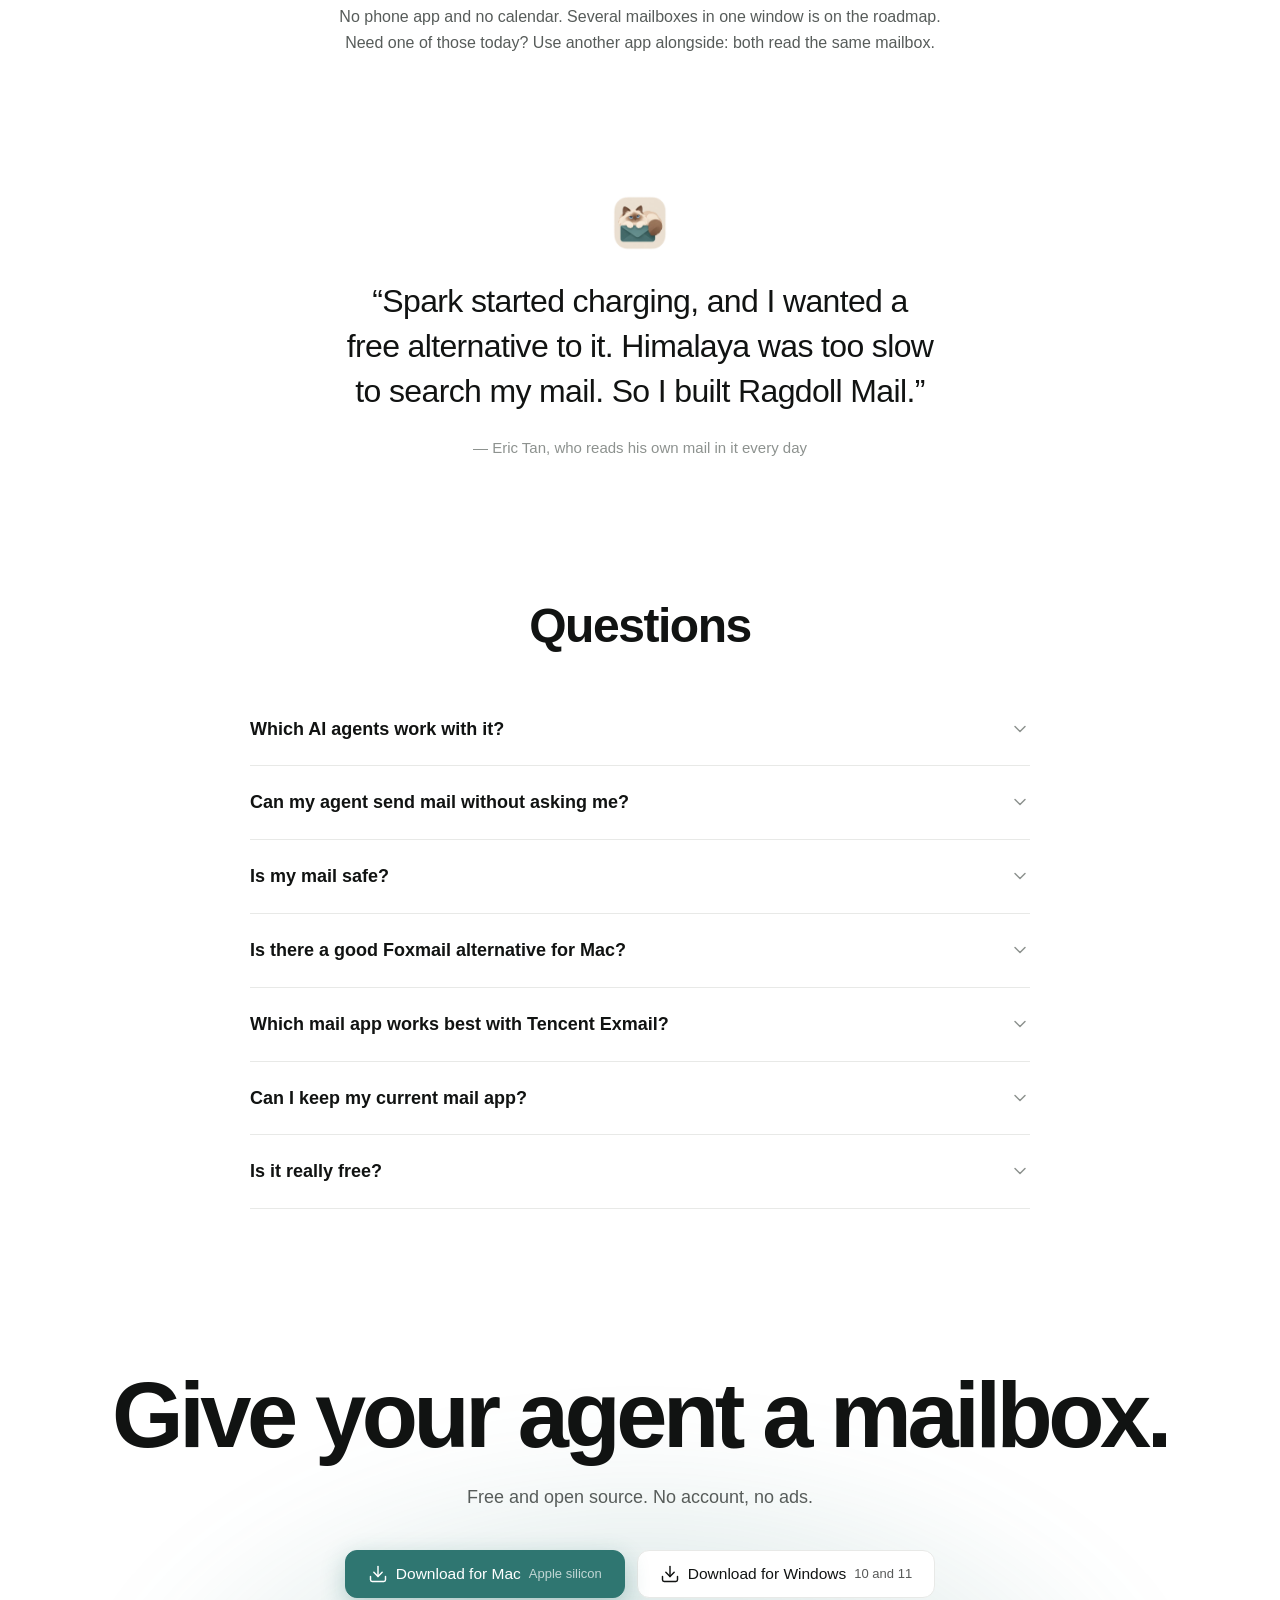
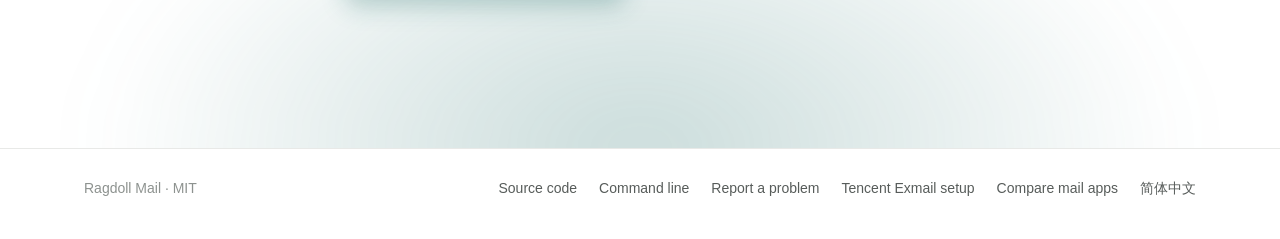
==== commit cb8f75b4: "Website: star count by GitHub, comparison on the landing page, a cleaner header - The GitHub link sh" ====
--- a/site/index.html
+++ b/site/index.html
@@ -25,17 +25,14 @@
 <script>document.documentElement.classList.add("js")</script>
 <link rel="stylesheet" href="style.css">
 <link rel="preload" as="image" href="media/demo-en.webp" fetchpriority="high">
-<script type="application/ld+json">[{"@context": "https://schema.org", "@type": "SoftwareApplication", "name": "Ragdoll Mail", "operatingSystem": "macOS, Windows", "applicationCategory": "CommunicationApplication", "description": "A free, open-source mail app for Mac and Windows with a command line built in. Claude Code, Codex and other agents can search your mail, draft replies and send them once you say yes. Local SQLite search, any IMAP mailbox.", "url": "https://erict16.github.io/ragdoll-mail/", "downloadUrl": "https://github.com/erict16/ragdoll-mail/releases/latest", "license": "https://opensource.org/licenses/MIT", "isAccessibleForFree": true, "image": "https://erict16.github.io/ragdoll-mail/img/og.png", "offers": {"@type": "Offer", "price": "0", "priceCurrency": "USD"}}, {"@context": "https://schema.org", "@type": "VideoObject", "name": "Ragdoll Mail in 35 seconds", "description": "Ragdoll Mail in use: an AI agent in a terminal writes a reply with the ragdoll command, the draft opens in the app, the send is undone and set for tomorrow morning, and search finds mail as you type", "inLanguage": "en", "thumbnailUrl": "https://erict16.github.io/ragdoll-mail/media/demo-en.webp", "contentUrl": "https://erict16.github.io/ragdoll-mail/media/demo-en.mp4", "uploadDate": "2026-11-21", "duration": "PT35S"}, {"@context": "https://schema.org", "@type": "FAQPage", "mainEntity": [{"@type": "Question", "name": "Which AI agents work with it?", "acceptedAnswer": {"@type": "Answer", "text": "Any agent that can run shell commands, such as Claude Code, Codex, Cursor or Gemini CLI. The agent calls the ragdoll command the same way you would in a terminal."}}, {"@type": "Question", "name": "Can my agent send mail without asking me?", "acceptedAnswer": {"@type": "Answer", "text": "Not by accident. The send command refuses to run without an explicit yes, and the setup we suggest tells agents to ask you first. When you say yes, the agent sends it with ragdoll send. Or you open the draft in the app and press Send yourself."}}, {"@type": "Question", "name": "Is my mail safe?", "acceptedAnswer": {"@type": "Answer", "text": "Your mail is stored on your computer and on your own mail server, and nowhere else. The app sends nothing to us. We do not run a server."}}, {"@type": "Question", "name": "Is it really free?", "acceptedAnswer": {"@type": "Answer", "text": "Yes. There are no ads, no subscription and no account. The code is open source under the MIT license, so anyone can check what it does."}}]}]</script>
+<script type="application/ld+json">[{"@context": "https://schema.org", "@type": "SoftwareApplication", "name": "Ragdoll Mail", "operatingSystem": "macOS, Windows", "applicationCategory": "CommunicationApplication", "description": "A free, open-source mail app for Mac and Windows with a command line built in. Claude Code, Codex and other agents can search your mail, draft replies and send them once you say yes. Local SQLite search, any IMAP mailbox.", "url": "https://erict16.github.io/ragdoll-mail/", "downloadUrl": "https://github.com/erict16/ragdoll-mail/releases/latest", "license": "https://opensource.org/licenses/MIT", "isAccessibleForFree": true, "image": "https://erict16.github.io/ragdoll-mail/img/og.png", "offers": {"@type": "Offer", "price": "0", "priceCurrency": "USD"}}, {"@context": "https://schema.org", "@type": "VideoObject", "name": "Ragdoll Mail in 35 seconds", "description": "Ragdoll Mail in use: an AI agent in a terminal writes a reply with the ragdoll command, the draft opens in the app, the send is undone and set for tomorrow morning, and search finds mail as you type", "inLanguage": "en", "thumbnailUrl": "https://erict16.github.io/ragdoll-mail/media/demo-en.webp", "contentUrl": "https://erict16.github.io/ragdoll-mail/media/demo-en.mp4", "uploadDate": "2026-11-21", "duration": "PT35S"}, {"@context": "https://schema.org", "@type": "FAQPage", "mainEntity": [{"@type": "Question", "name": "Which AI agents work with it?", "acceptedAnswer": {"@type": "Answer", "text": "Any agent that can run shell commands, such as Claude Code, Codex, Cursor or Gemini CLI. The agent calls the ragdoll command the same way you would in a terminal."}}, {"@type": "Question", "name": "Can my agent send mail without asking me?", "acceptedAnswer": {"@type": "Answer", "text": "Not by accident. The send command refuses to run without an explicit yes, and the setup we suggest tells agents to ask you first. When you say yes, the agent sends it with ragdoll send. Or you open the draft in the app and press Send yourself."}}, {"@type": "Question", "name": "Is my mail safe?", "acceptedAnswer": {"@type": "Answer", "text": "Your mail is stored on your computer and on your own mail server, and nowhere else. The app sends nothing to us. We do not run a server."}}, {"@type": "Question", "name": "Is there a good Foxmail alternative for Mac?", "acceptedAnswer": {"@type": "Answer", "text": "Ragdoll Mail is one: it runs on Mac (Apple silicon) and Windows, signs in to the same mailboxes as Foxmail (Tencent Exmail, QQ Mail, 163 and any IMAP mailbox), and its search answers at once."}}, {"@type": "Question", "name": "Which mail app works best with Tencent Exmail?", "acceptedAnswer": {"@type": "Answer", "text": "Any IMAP app can read Exmail, but Exmail's own search gives back the whole folder. Ragdoll Mail searches its own index instead, so only the mails with your words come back."}}, {"@type": "Question", "name": "Can I keep my current mail app?", "acceptedAnswer": {"@type": "Answer", "text": "Yes. Ragdoll Mail reads the same mailbox. Your phone and your other mail apps keep working as before."}}, {"@type": "Question", "name": "Is it really free?", "acceptedAnswer": {"@type": "Answer", "text": "Yes. There are no ads, no subscription and no account. The code is open source under the MIT license, so anyone can check what it does."}}]}]</script>
 </head>
 <body class="home">
 <header class="top"><div class="wrap">
   <a class="brand" href="./"><img src="img/icon.webp" alt="" width="30" height="30">Ragdoll Mail</a>
   <nav>
-    <a class="hide-s" href="#agent">How it works</a>
-    <a class="hide-s" href="#speed">Speed</a>
-    <a class="hide-s" href="compare/">Compare</a>
     <a href="zh/" hreflang="zh-Hans">简体中文</a>
-    <a href="https://github.com/erict16/ragdoll-mail">GitHub</a>
+    <a class="gh" href="https://github.com/erict16/ragdoll-mail">GitHub<span class="stars" data-stars hidden><svg class="i" viewBox="0 0 24 24" aria-hidden="true"><path d="M11.525 2.295a.53.53 0 0 1 .95 0l2.31 4.679a2.123 2.123 0 0 0 1.595 1.16l5.166.756a.53.53 0 0 1 .294.904l-3.736 3.638a2.123 2.123 0 0 0-.611 1.878l.882 5.14a.53.53 0 0 1-.771.56l-4.618-2.428a2.122 2.122 0 0 0-1.973 0L6.396 21.01a.53.53 0 0 1-.77-.56l.881-5.139a2.122 2.122 0 0 0-.611-1.879L2.16 9.795a.53.53 0 0 1 .294-.906l5.165-.755a2.122 2.122 0 0 0 1.597-1.16z"/></svg><b></b></span></a>
   </nav>
   <a class="btn primary" data-dl href="https://github.com/erict16/ragdoll-mail/releases/latest/download/ragdoll-mail-mac.dmg">Download</a>
 </div></header>
@@ -77,7 +74,14 @@
 
 <section class="facts-wrap"><div class="wrap">
   <div class="facts"><div class="fact reveal"><span class="ic"><svg class="i" viewBox="0 0 24 24" aria-hidden="true"><rect width="20" height="16" x="2" y="4" rx="2"/><path d="m22 7-8.97 5.7a1.94 1.94 0 0 1-2.06 0L2 7"/></svg></span><h3>Any IMAP mailbox</h3><p>Gmail, iCloud, Fastmail, Tencent Exmail, QQ Mail, 163 Mail and the rest.</p></div><div class="fact reveal"><span class="ic"><svg class="i" viewBox="0 0 24 24" aria-hidden="true"><rect width="18" height="11" x="3" y="11" rx="2" ry="2"/><path d="M7 11V7a5 5 0 0 1 10 0v4"/></svg></span><h3>Your mail stays with you</h3><p>It talks only to your own mail server. No cloud in between, no account with us.</p></div><div class="fact reveal"><span class="ic"><svg class="i" viewBox="0 0 24 24" aria-hidden="true"><circle cx="12" cy="12" r="10"/><path d="m9 12 2 2 4-4"/></svg></span><h3>Free and open source</h3><p>No ads, no subscription. MIT license, so anyone can check what it does.</p></div></div>
-  <p class="cmp-link reveal"><a class="more" href="compare/">Compare with Superhuman, Shortwave, Foxmail and others →</a></p>
+</div></section>
+
+<section id="compare"><div class="wrap">
+  <h2 class="center reveal">How it compares</h2>
+  <p class="sub center reveal">Ragdoll Mail does one thing: your own mailbox, with a search that finds the mail. Here it is next to the apps you may know, the good parts and the gaps.</p>
+  <div class="table cmp reveal"><table><thead><tr><th></th><th>Ragdoll Mail</th><th>Apple Mail</th><th>Outlook (new)</th><th>Thunderbird</th><th>Foxmail</th><th>Spark</th></tr></thead><tbody><tr><th>Price</th><td>Free</td><td>Free</td><td>Free with ads, or paid</td><td>Free</td><td>Free</td><td>Free plan; Plus and Pro are paid</td></tr><tr><th>Mac and Windows</th><td>Both</td><td>Mac only</td><td>Both</td><td>Both</td><td>Both</td><td>Both</td></tr><tr><th>Mail goes straight between you and your mail server</th><td class="y"><svg class="i" viewBox="0 0 24 24" aria-hidden="true"><circle cx="12" cy="12" r="10"/><path d="m9 12 2 2 4-4"/></svg><span class="vh">Yes</span></td><td class="y"><svg class="i" viewBox="0 0 24 24" aria-hidden="true"><circle cx="12" cy="12" r="10"/><path d="m9 12 2 2 4-4"/></svg><span class="vh">Yes</span></td><td>A copy is kept in Microsoft&#x27;s cloud</td><td class="y"><svg class="i" viewBox="0 0 24 24" aria-hidden="true"><circle cx="12" cy="12" r="10"/><path d="m9 12 2 2 4-4"/></svg><span class="vh">Yes</span></td><td class="y"><svg class="i" viewBox="0 0 24 24" aria-hidden="true"><circle cx="12" cy="12" r="10"/><path d="m9 12 2 2 4-4"/></svg><span class="vh">Yes</span></td><td>Goes through Spark&#x27;s servers</td></tr><tr><th>Open code that anyone can check</th><td class="y"><svg class="i" viewBox="0 0 24 24" aria-hidden="true"><circle cx="12" cy="12" r="10"/><path d="m9 12 2 2 4-4"/></svg><span class="vh">Yes</span></td><td class="n"><span aria-hidden="true">–</span><span class="vh">No</span></td><td class="n"><span aria-hidden="true">–</span><span class="vh">No</span></td><td class="y"><svg class="i" viewBox="0 0 24 24" aria-hidden="true"><circle cx="12" cy="12" r="10"/><path d="m9 12 2 2 4-4"/></svg><span class="vh">Yes</span></td><td class="n"><span aria-hidden="true">–</span><span class="vh">No</span></td><td class="n"><span aria-hidden="true">–</span><span class="vh">No</span></td></tr><tr><th>Your own AI assistant can use the mailbox</th><td class="y"><svg class="i" viewBox="0 0 24 24" aria-hidden="true"><circle cx="12" cy="12" r="10"/><path d="m9 12 2 2 4-4"/></svg><span class="vh">Yes</span></td><td class="n"><span aria-hidden="true">–</span><span class="vh">No</span></td><td class="n"><span aria-hidden="true">–</span><span class="vh">No</span></td><td class="n"><span aria-hidden="true">–</span><span class="vh">No</span></td><td class="n"><span aria-hidden="true">–</span><span class="vh">No</span></td><td>Yes, sending needs Pro</td></tr><tr><th>Phone app</th><td class="n"><span aria-hidden="true">–</span><span class="vh">No</span></td><td class="y"><svg class="i" viewBox="0 0 24 24" aria-hidden="true"><circle cx="12" cy="12" r="10"/><path d="m9 12 2 2 4-4"/></svg><span class="vh">Yes</span></td><td class="y"><svg class="i" viewBox="0 0 24 24" aria-hidden="true"><circle cx="12" cy="12" r="10"/><path d="m9 12 2 2 4-4"/></svg><span class="vh">Yes</span></td><td>Android</td><td class="n"><span aria-hidden="true">–</span><span class="vh">No</span></td><td class="y"><svg class="i" viewBox="0 0 24 24" aria-hidden="true"><circle cx="12" cy="12" r="10"/><path d="m9 12 2 2 4-4"/></svg><span class="vh">Yes</span></td></tr><tr><th>Several mailboxes in one window</th><td>On the roadmap</td><td class="y"><svg class="i" viewBox="0 0 24 24" aria-hidden="true"><circle cx="12" cy="12" r="10"/><path d="m9 12 2 2 4-4"/></svg><span class="vh">Yes</span></td><td class="y"><svg class="i" viewBox="0 0 24 24" aria-hidden="true"><circle cx="12" cy="12" r="10"/><path d="m9 12 2 2 4-4"/></svg><span class="vh">Yes</span></td><td class="y"><svg class="i" viewBox="0 0 24 24" aria-hidden="true"><circle cx="12" cy="12" r="10"/><path d="m9 12 2 2 4-4"/></svg><span class="vh">Yes</span></td><td class="y"><svg class="i" viewBox="0 0 24 24" aria-hidden="true"><circle cx="12" cy="12" r="10"/><path d="m9 12 2 2 4-4"/></svg><span class="vh">Yes</span></td><td class="y"><svg class="i" viewBox="0 0 24 24" aria-hidden="true"><circle cx="12" cy="12" r="10"/><path d="m9 12 2 2 4-4"/></svg><span class="vh">Yes</span></td></tr></tbody></table></div>
+  <p class="note center">Compared from each product&#x27;s public pages, November 2026. Something wrong or out of date? Open an issue on GitHub and we will fix it.</p>
+  <p class="sub center gaps reveal">No phone app and no calendar. Several mailboxes in one window is on the roadmap. Need one of those today? Use another app alongside: both read the same mailbox.</p>
 </div></section>
 
 <section class="quote"><div class="wrap reveal">
@@ -89,7 +93,7 @@
 <section id="questions"><div class="wrap">
   <h2 class="center reveal">Questions</h2>
   <div class="faq">
-    <details><summary>Which AI agents work with it?<svg class="i" viewBox="0 0 24 24" aria-hidden="true"><path d="m6 9 6 6 6-6"/></svg></summary><p>Any agent that can run shell commands, such as Claude Code, Codex, Cursor or Gemini CLI. The agent calls the ragdoll command the same way you would in a terminal.</p></details><details><summary>Can my agent send mail without asking me?<svg class="i" viewBox="0 0 24 24" aria-hidden="true"><path d="m6 9 6 6 6-6"/></svg></summary><p>Not by accident. The send command refuses to run without an explicit yes, and the setup we suggest tells agents to ask you first. When you say yes, the agent sends it with ragdoll send. Or you open the draft in the app and press Send yourself.</p></details><details><summary>Is my mail safe?<svg class="i" viewBox="0 0 24 24" aria-hidden="true"><path d="m6 9 6 6 6-6"/></svg></summary><p>Your mail is stored on your computer and on your own mail server, and nowhere else. The app sends nothing to us. We do not run a server.</p></details><details><summary>Is it really free?<svg class="i" viewBox="0 0 24 24" aria-hidden="true"><path d="m6 9 6 6 6-6"/></svg></summary><p>Yes. There are no ads, no subscription and no account. The code is open source under the MIT license, so anyone can check what it does.</p></details>
+    <details><summary>Which AI agents work with it?<svg class="i" viewBox="0 0 24 24" aria-hidden="true"><path d="m6 9 6 6 6-6"/></svg></summary><p>Any agent that can run shell commands, such as Claude Code, Codex, Cursor or Gemini CLI. The agent calls the ragdoll command the same way you would in a terminal.</p></details><details><summary>Can my agent send mail without asking me?<svg class="i" viewBox="0 0 24 24" aria-hidden="true"><path d="m6 9 6 6 6-6"/></svg></summary><p>Not by accident. The send command refuses to run without an explicit yes, and the setup we suggest tells agents to ask you first. When you say yes, the agent sends it with ragdoll send. Or you open the draft in the app and press Send yourself.</p></details><details><summary>Is my mail safe?<svg class="i" viewBox="0 0 24 24" aria-hidden="true"><path d="m6 9 6 6 6-6"/></svg></summary><p>Your mail is stored on your computer and on your own mail server, and nowhere else. The app sends nothing to us. We do not run a server.</p></details><details><summary>Is there a good Foxmail alternative for Mac?<svg class="i" viewBox="0 0 24 24" aria-hidden="true"><path d="m6 9 6 6 6-6"/></svg></summary><p>Ragdoll Mail is one: it runs on Mac (Apple silicon) and Windows, signs in to the same mailboxes as Foxmail (Tencent Exmail, QQ Mail, 163 and any IMAP mailbox), and its search answers at once.</p></details><details><summary>Which mail app works best with Tencent Exmail?<svg class="i" viewBox="0 0 24 24" aria-hidden="true"><path d="m6 9 6 6 6-6"/></svg></summary><p>Any IMAP app can read Exmail, but Exmail&#x27;s own search gives back the whole folder. Ragdoll Mail searches its own index instead, so only the mails with your words come back.</p></details><details><summary>Can I keep my current mail app?<svg class="i" viewBox="0 0 24 24" aria-hidden="true"><path d="m6 9 6 6 6-6"/></svg></summary><p>Yes. Ragdoll Mail reads the same mailbox. Your phone and your other mail apps keep working as before.</p></details><details><summary>Is it really free?<svg class="i" viewBox="0 0 24 24" aria-hidden="true"><path d="m6 9 6 6 6-6"/></svg></summary><p>Yes. There are no ads, no subscription and no account. The code is open source under the MIT license, so anyone can check what it does.</p></details>
   </div>
 </div></section>
 
@@ -106,7 +110,7 @@
   <a href="https://github.com/erict16/ragdoll-mail/blob/main/docs/command-line.md">Command line</a>
   <a href="https://github.com/erict16/ragdoll-mail/issues">Report a problem</a>
   <a href="exmail/">Tencent Exmail setup</a>
-  <a href="compare/">Compare mail apps</a>
+  <a href="#compare">Compare mail apps</a>
   <a href="zh/" hreflang="zh-Hans">简体中文</a>
 </div></footer>
 <script src="main.js" defer></script>
--- a/site/style.css
+++ b/site/style.css
@@ -71,6 +71,11 @@
 .top nav { display: flex; gap: 24px; margin-left: auto; font-size: 14.5px; color: var(--text-2); }
 .top nav a { text-decoration: none; }
 .top nav a:hover { color: var(--text); }
+.top nav a.gh { display: inline-flex; align-items: center; gap: 8px; }
+.top .stars { display: inline-flex; align-items: center; gap: 3px; padding: 1px 7px 1px 6px; border: 1px solid var(--line); border-radius: 999px; font-size: 12.5px; font-variant-numeric: tabular-nums; line-height: 18px; }
+.top .stars[hidden] { display: none; }
+.top .stars svg.i { width: 12px; height: 12px; }
+.top .stars b { font-weight: 500; }
 .top .btn { padding: 7px 14px; font-size: 14px; }
 
 /* ---- buttons */
@@ -236,7 +241,6 @@
 .fact .ic { display: grid; place-items: center; width: 44px; height: 44px; border-radius: 12px; background: var(--accent-soft); color: var(--accent-ink); }
 .fact h3 { margin: 20px 0 8px; font-size: 21px; letter-spacing: -.015em; line-height: 1.25; }
 .fact p { margin: 0; color: var(--text-2); font-size: 15.5px; }
-.cmp-link { text-align: center; margin: 32px 0 0; font-size: 15.5px; }
 
 /* ---- why it exists, in one line */
 .quote { padding-top: 140px; text-align: center; }
@@ -248,6 +252,22 @@
 .quote .sign::before { content: "— "; }
 
 /* ---- questions */
+#compare { padding-top: 140px; }
+#compare .sub.center { margin-left: auto; margin-right: auto; }
+#compare .table { margin-top: 40px; }
+#compare .cmp { width: auto; left: auto; }
+#compare .cmp table { table-layout: fixed; min-width: 880px; }
+#compare .cmp thead th:first-child { width: 24%; }
+#compare .cmp th, #compare .cmp td { vertical-align: middle; padding: 14px 12px; }
+#compare .cmp td, #compare .cmp thead th:not(:first-child) { text-align: center; }
+#compare .cmp thead th:nth-child(2) { color: var(--accent); font-size: 13.5px; }
+#compare .note { margin-top: 14px; }
+#compare .gaps { margin-top: 28px; font-size: 16px; }
+.cmp tbody tr:hover { background: color-mix(in srgb, var(--text) 3%, transparent); }
+.cmp tbody th { position: sticky; left: 0; background: var(--card); z-index: 1; }
+.cmp td.y svg.i { width: 18px; height: 18px; color: var(--accent); }
+.cmp td.n { color: var(--text-3); }
+.vh { position: absolute; width: 1px; height: 1px; overflow: hidden; clip: rect(0 0 0 0); white-space: nowrap; }
 #questions { padding-top: 140px; }
 .faq { max-width: 780px; margin: 40px auto 0; }
 .faq details { border-bottom: 1px solid var(--line); }
@@ -294,7 +314,7 @@
   .race-row .race-track { grid-column: 1 / -1; grid-row: 2; }
   .race-val { text-align: right; }
   .race-foot { flex-direction: column; }
-  .facts-wrap, .quote, #questions { padding-top: 96px; }
+  .facts-wrap, #compare, .quote, #questions { padding-top: 96px; }
   .finale { padding: 120px 0 110px; }
 }
 @media (max-width: 520px) {
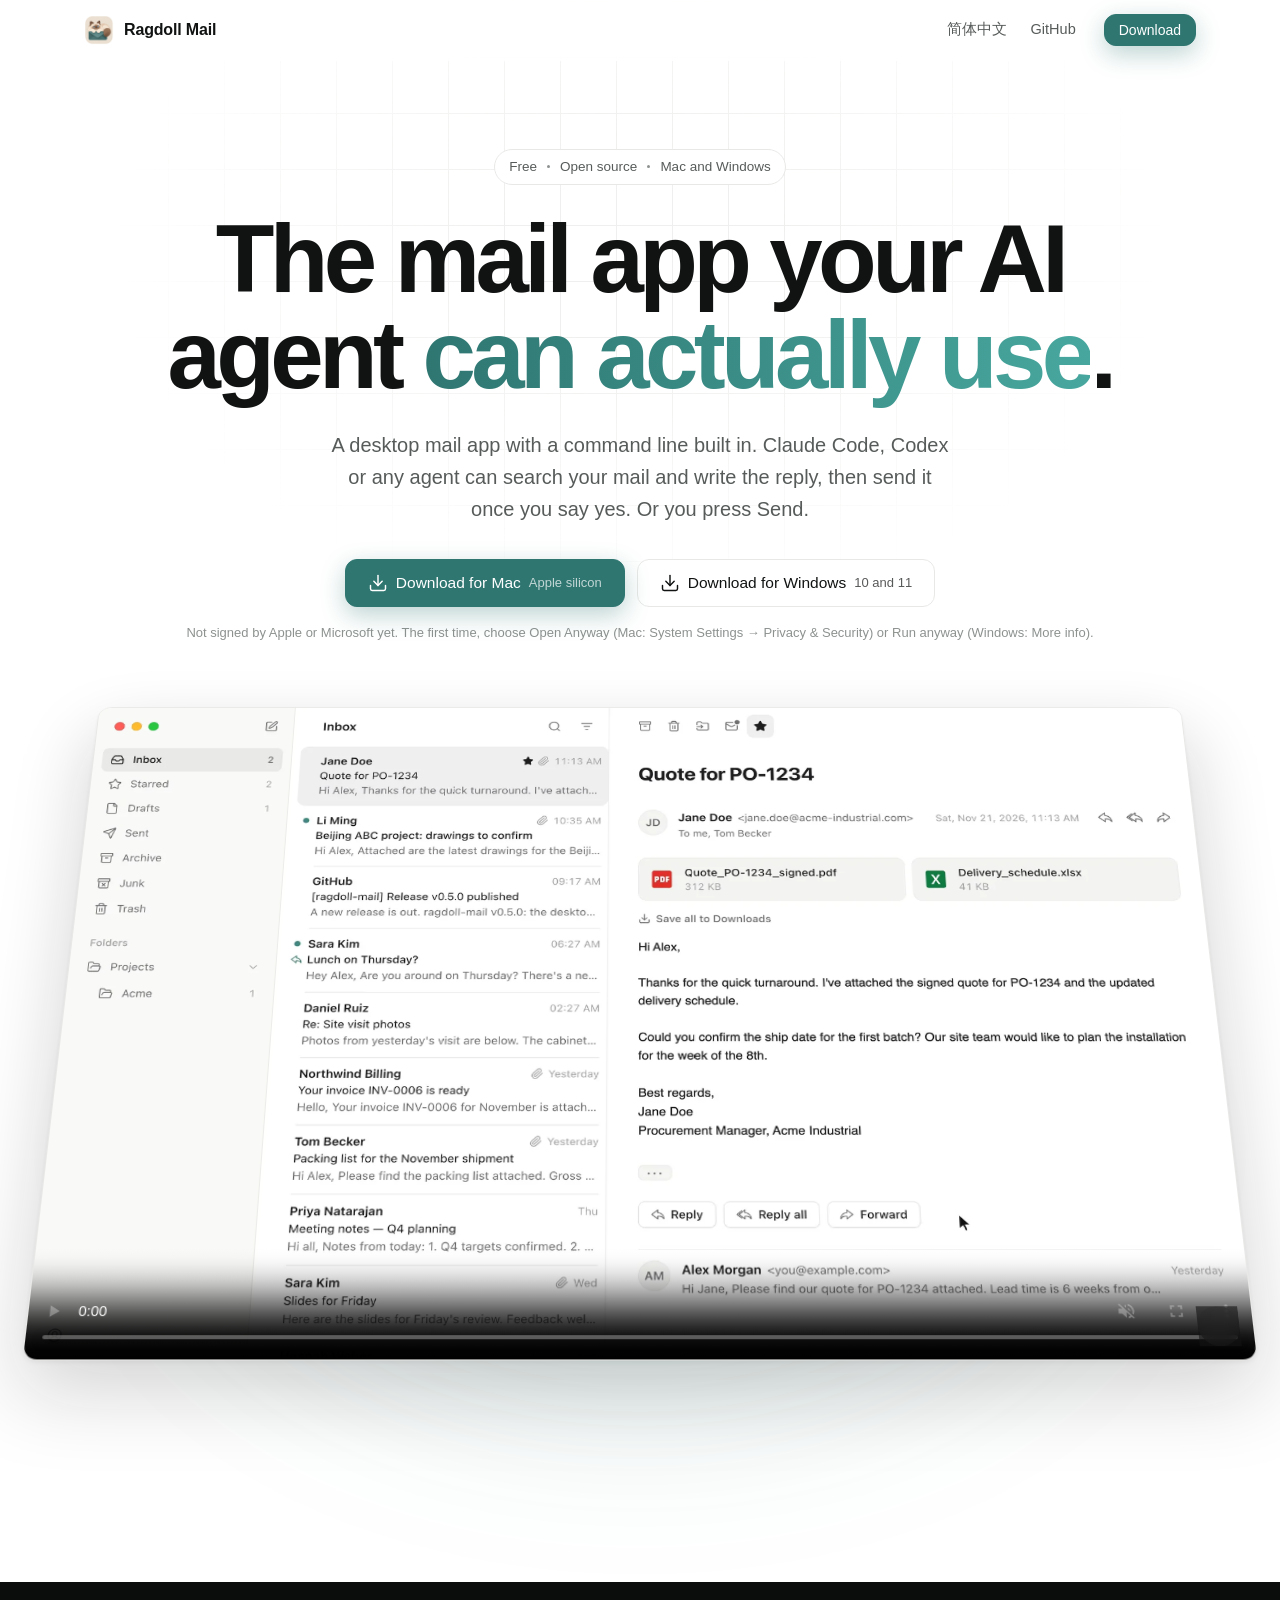
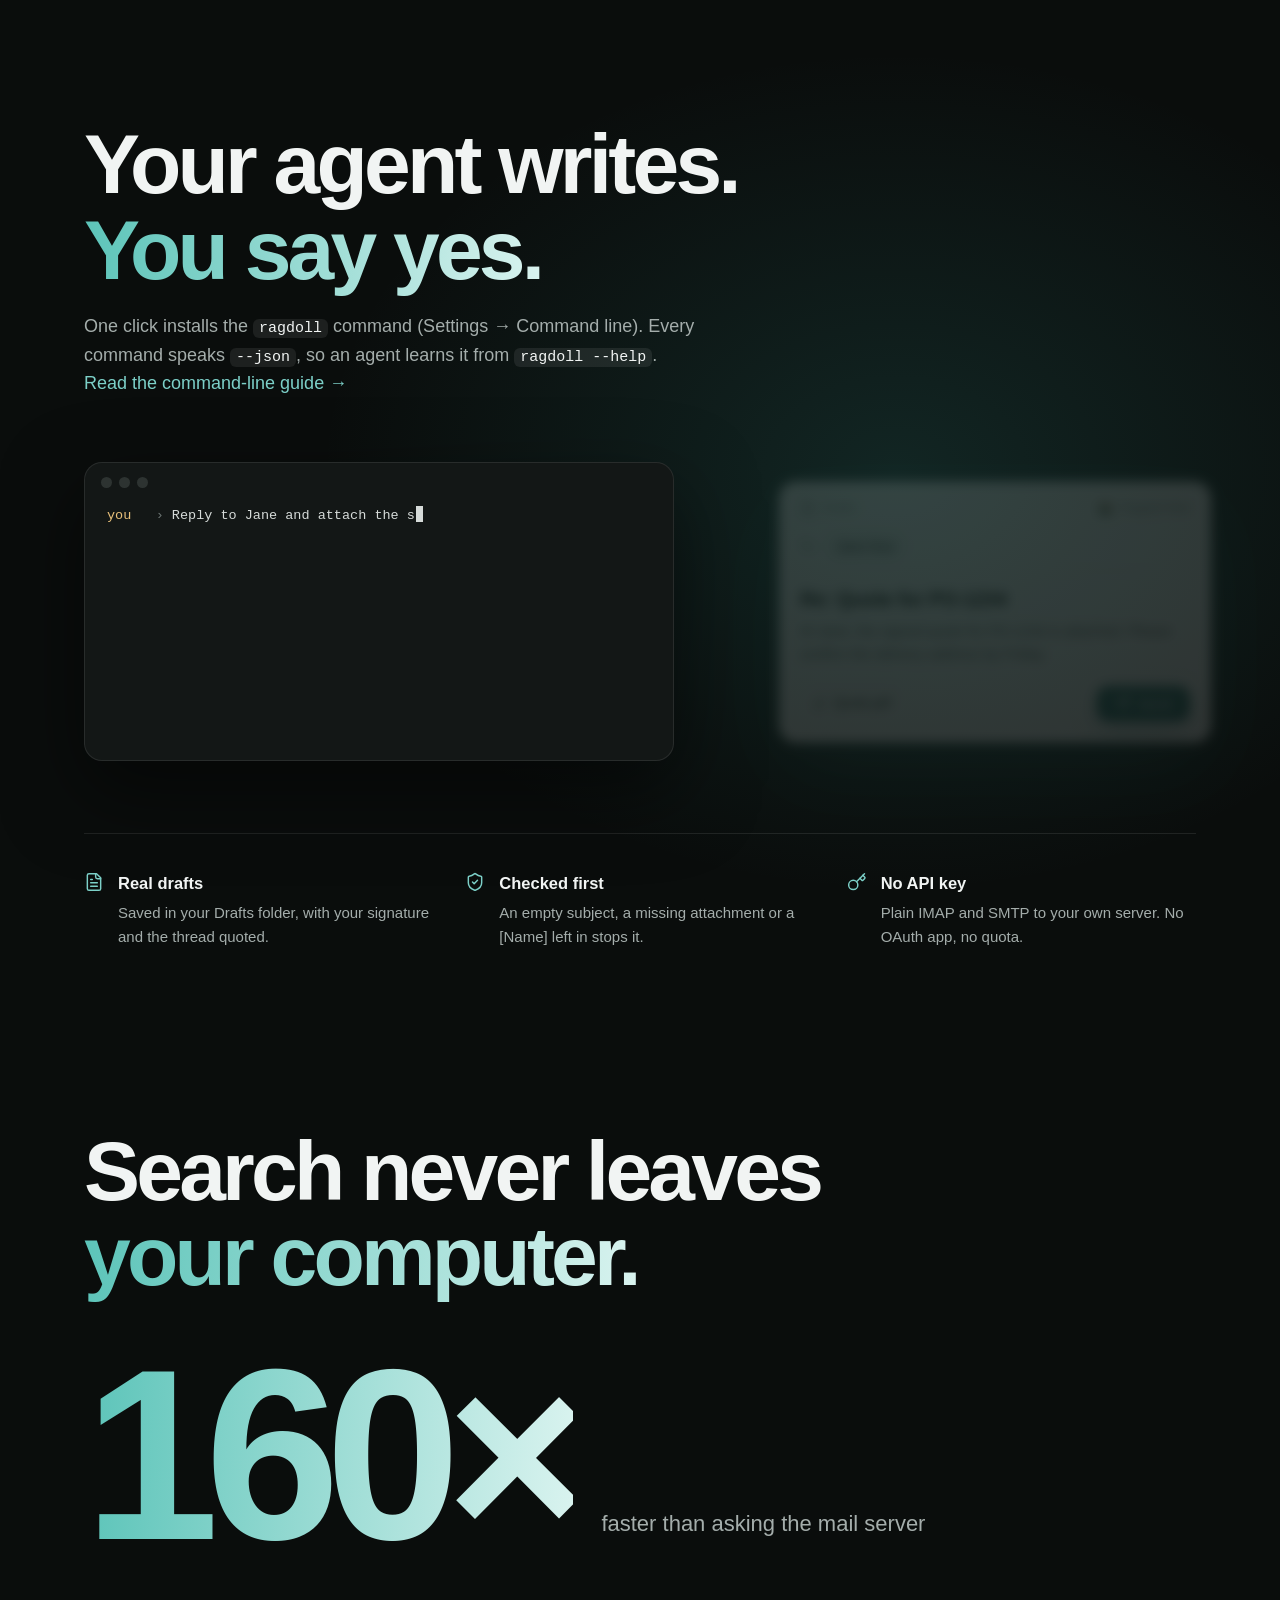
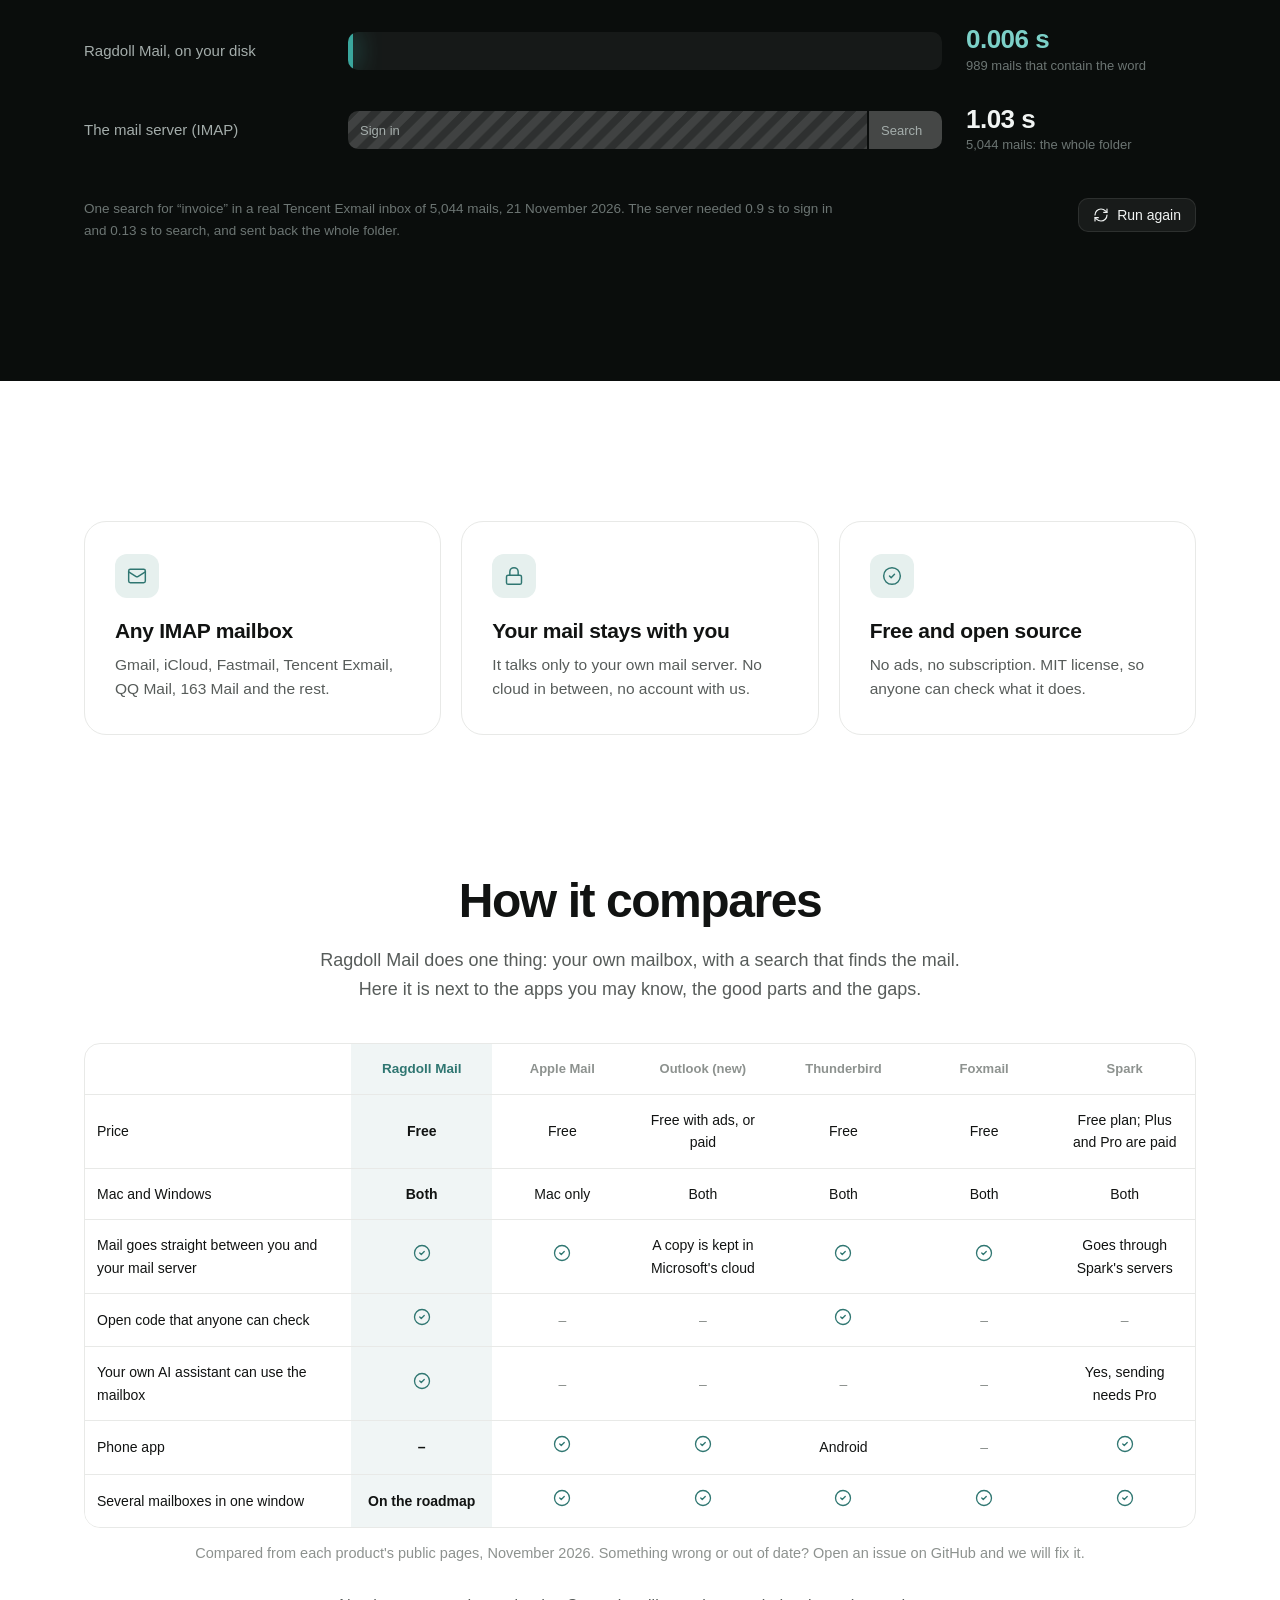
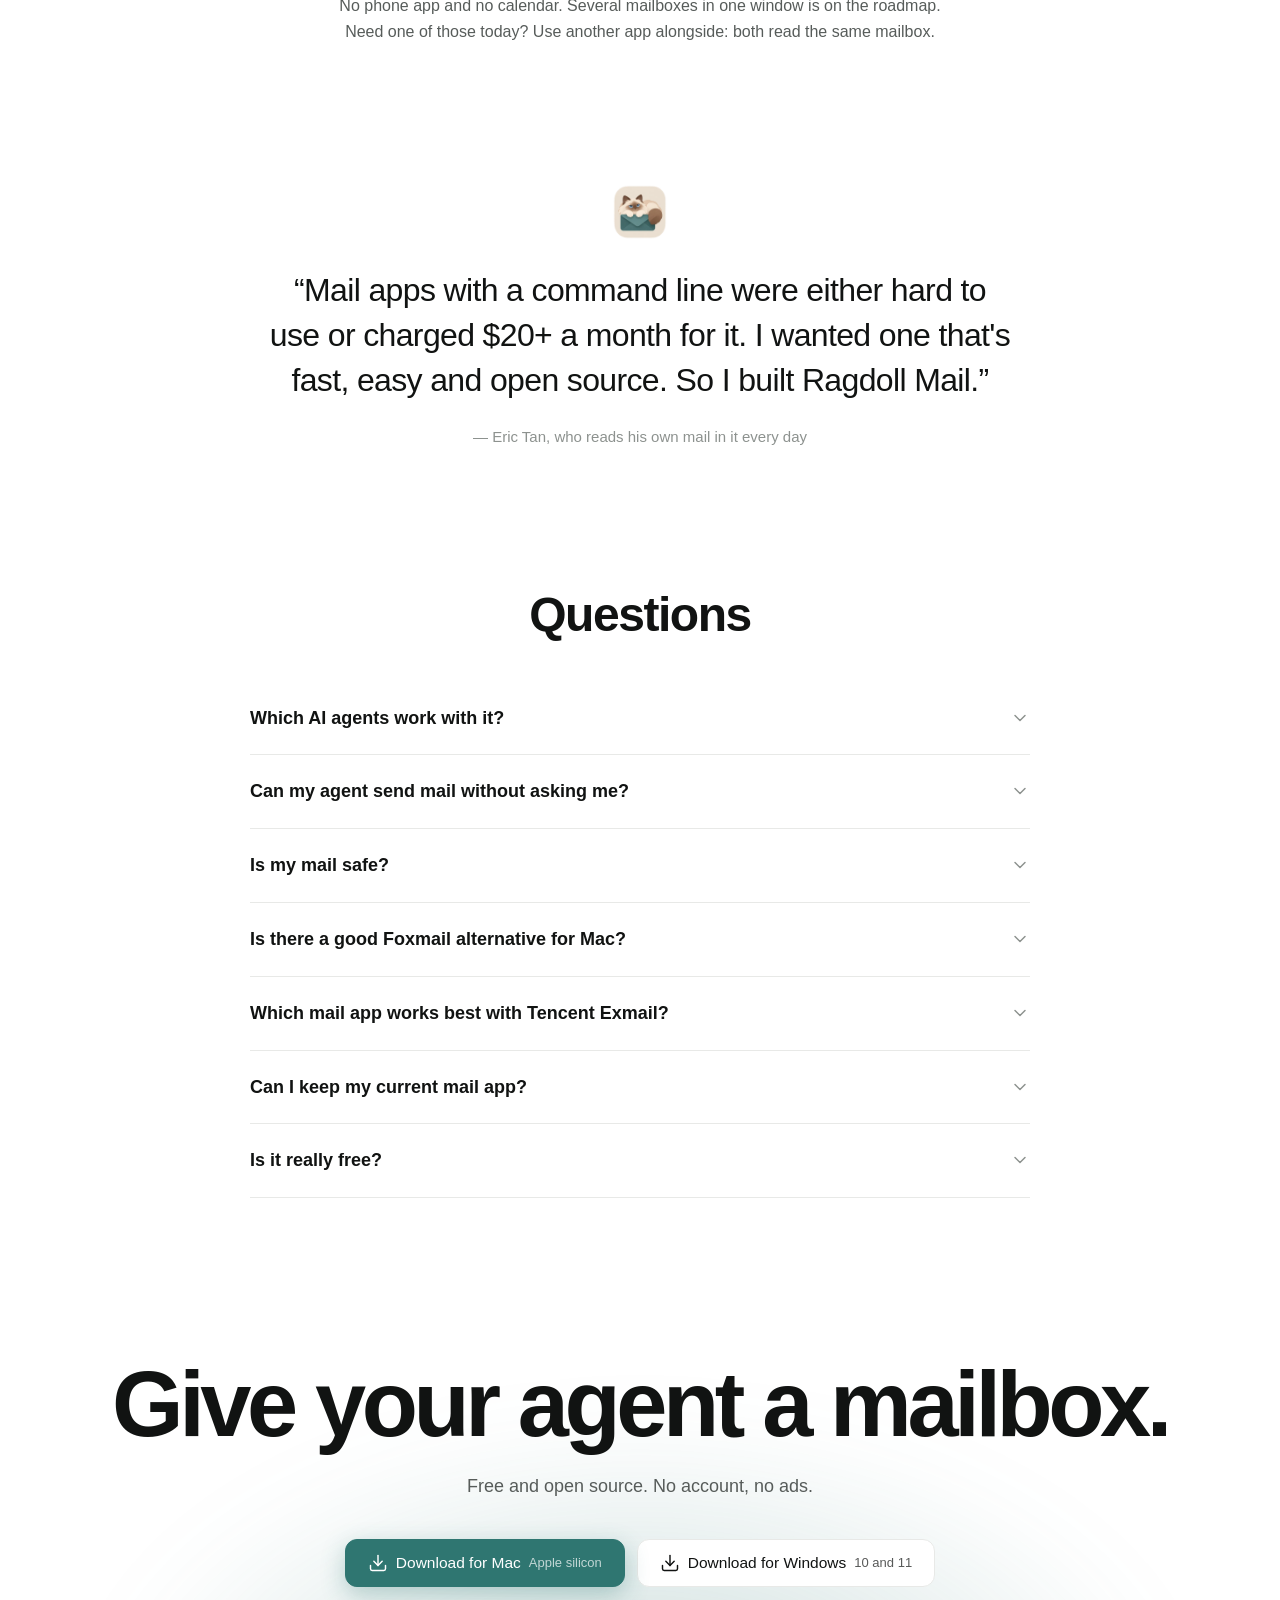
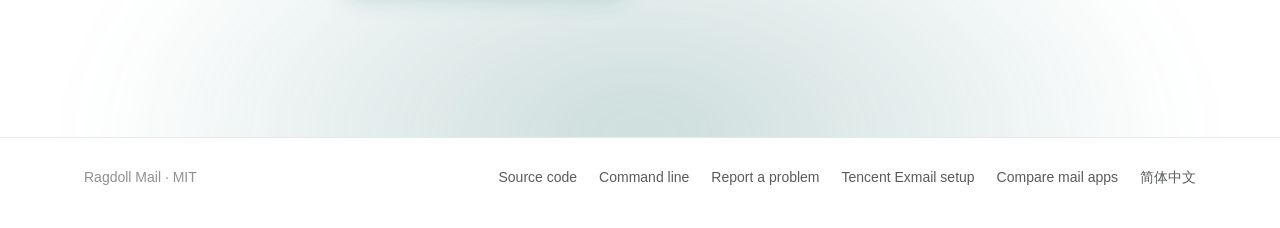
==== commit a7a86886: "Website: a new quote on why the app exists; Pages actions on their current versions Co-Authored-By: " ====
--- a/site/index.html
+++ b/site/index.html
@@ -86,7 +86,7 @@
 
 <section class="quote"><div class="wrap reveal">
   <img src="img/icon.webp" alt="" width="56" height="56" loading="lazy">
-  <blockquote>Spark started charging, and I wanted a free alternative to it. Himalaya was too slow to search my mail. So I built Ragdoll Mail.</blockquote>
+  <blockquote>Mail apps with a command line were either hard to use or charged $20+ a month for it. I wanted one that&#x27;s fast, easy and open source. So I built Ragdoll Mail.</blockquote>
   <p class="sign">Eric Tan, who reads his own mail in it every day</p>
 </div></section>
 
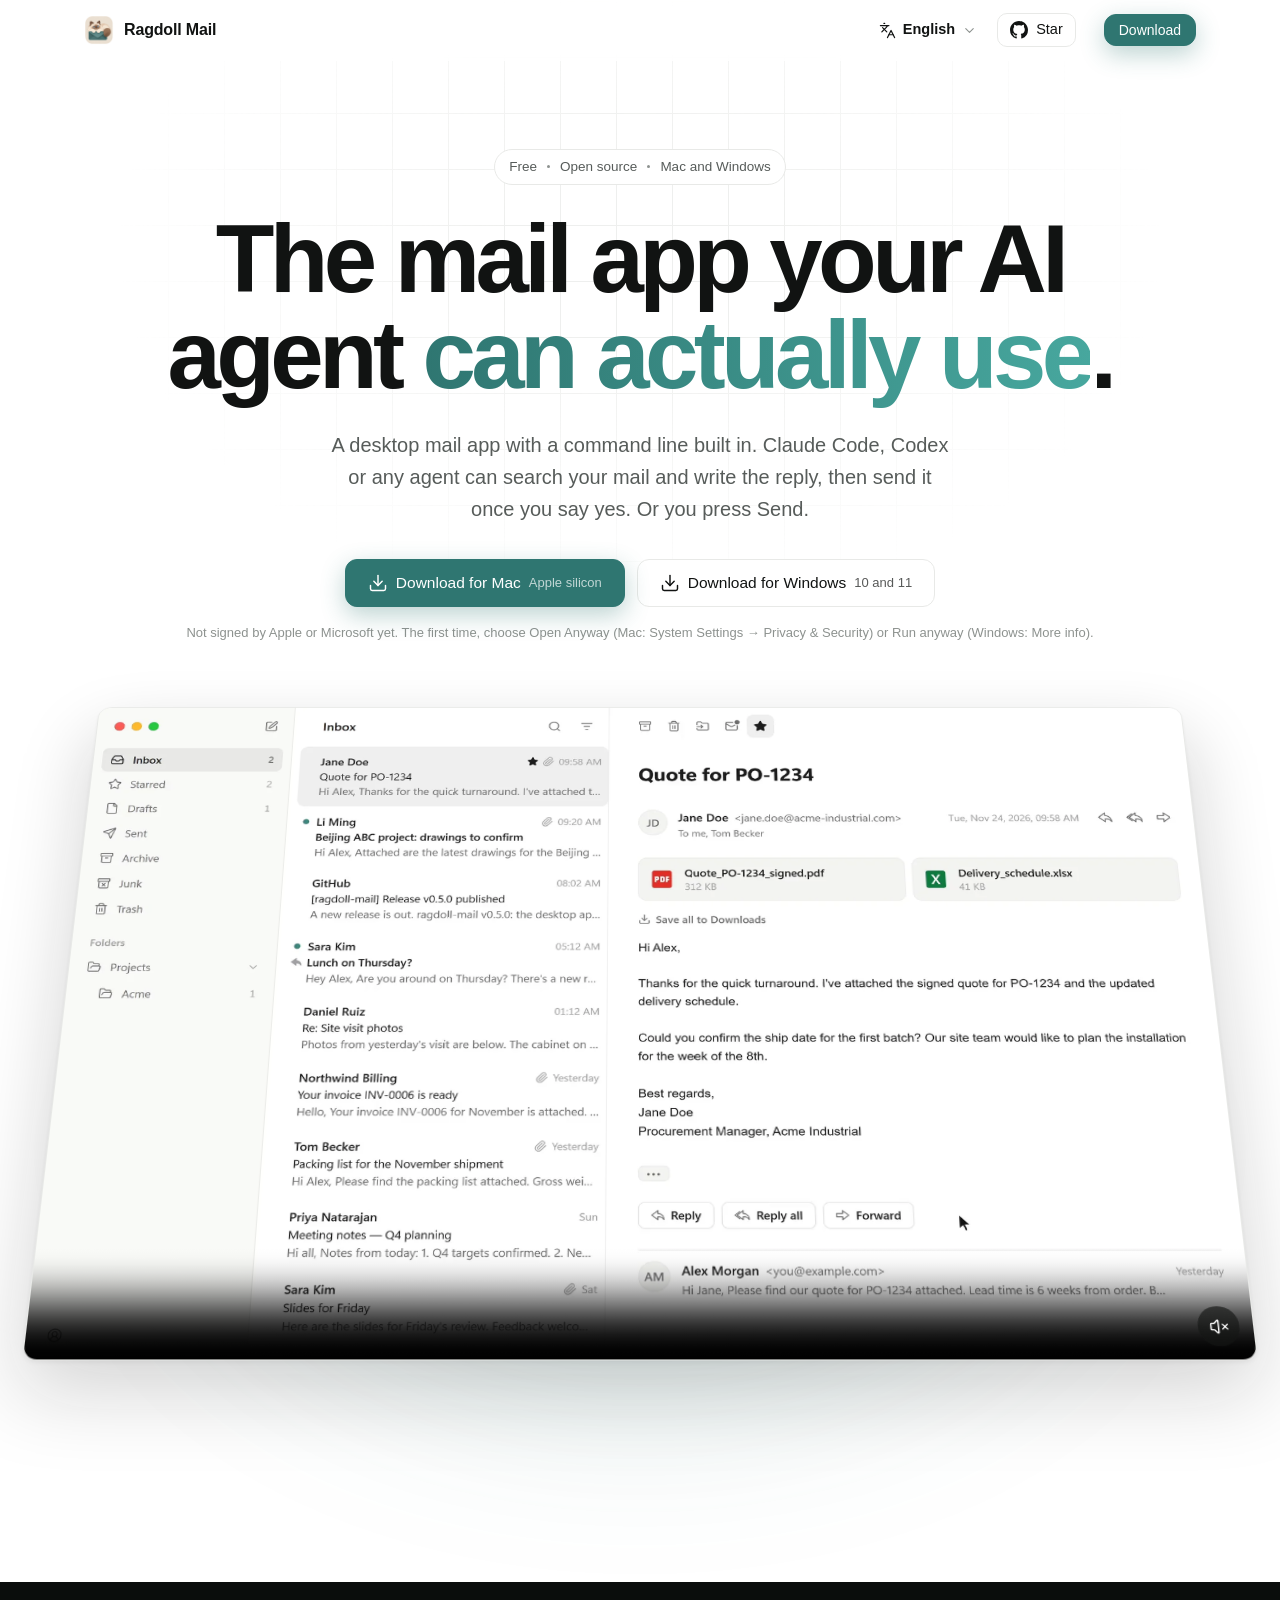
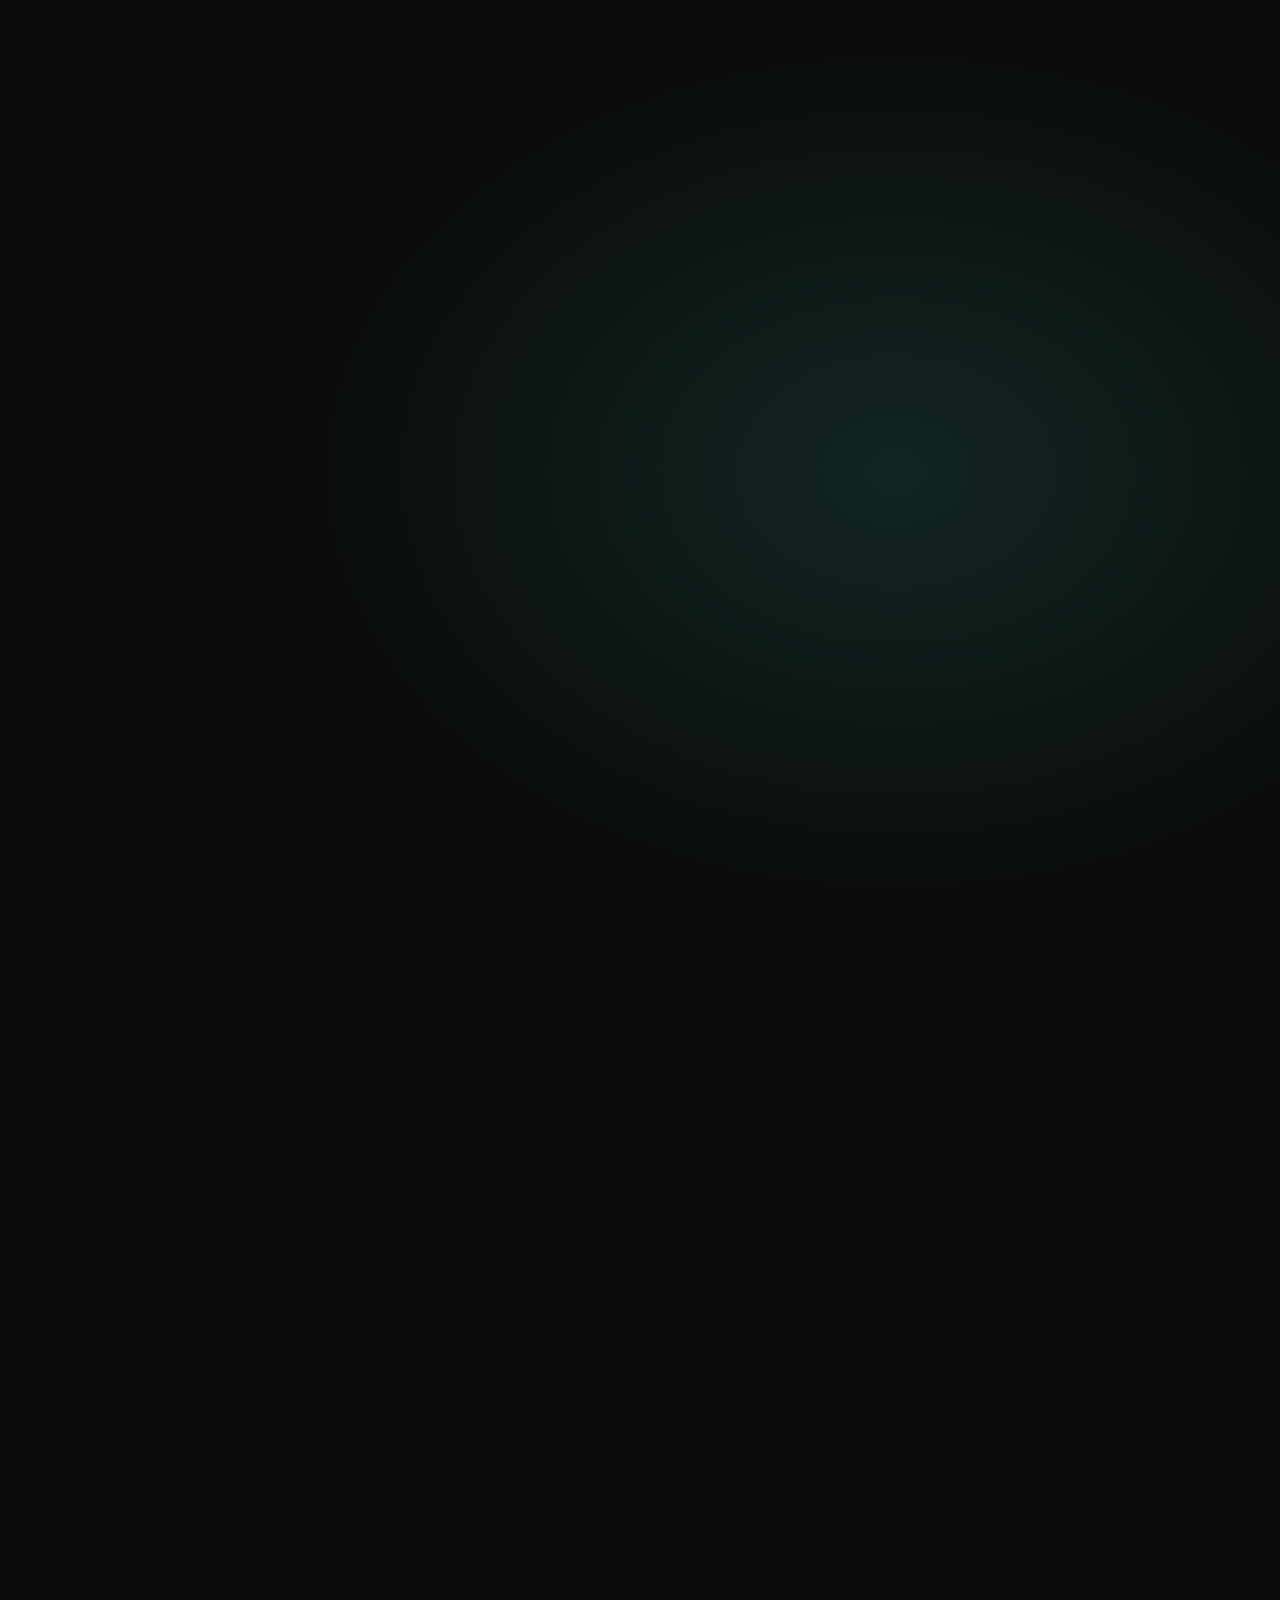
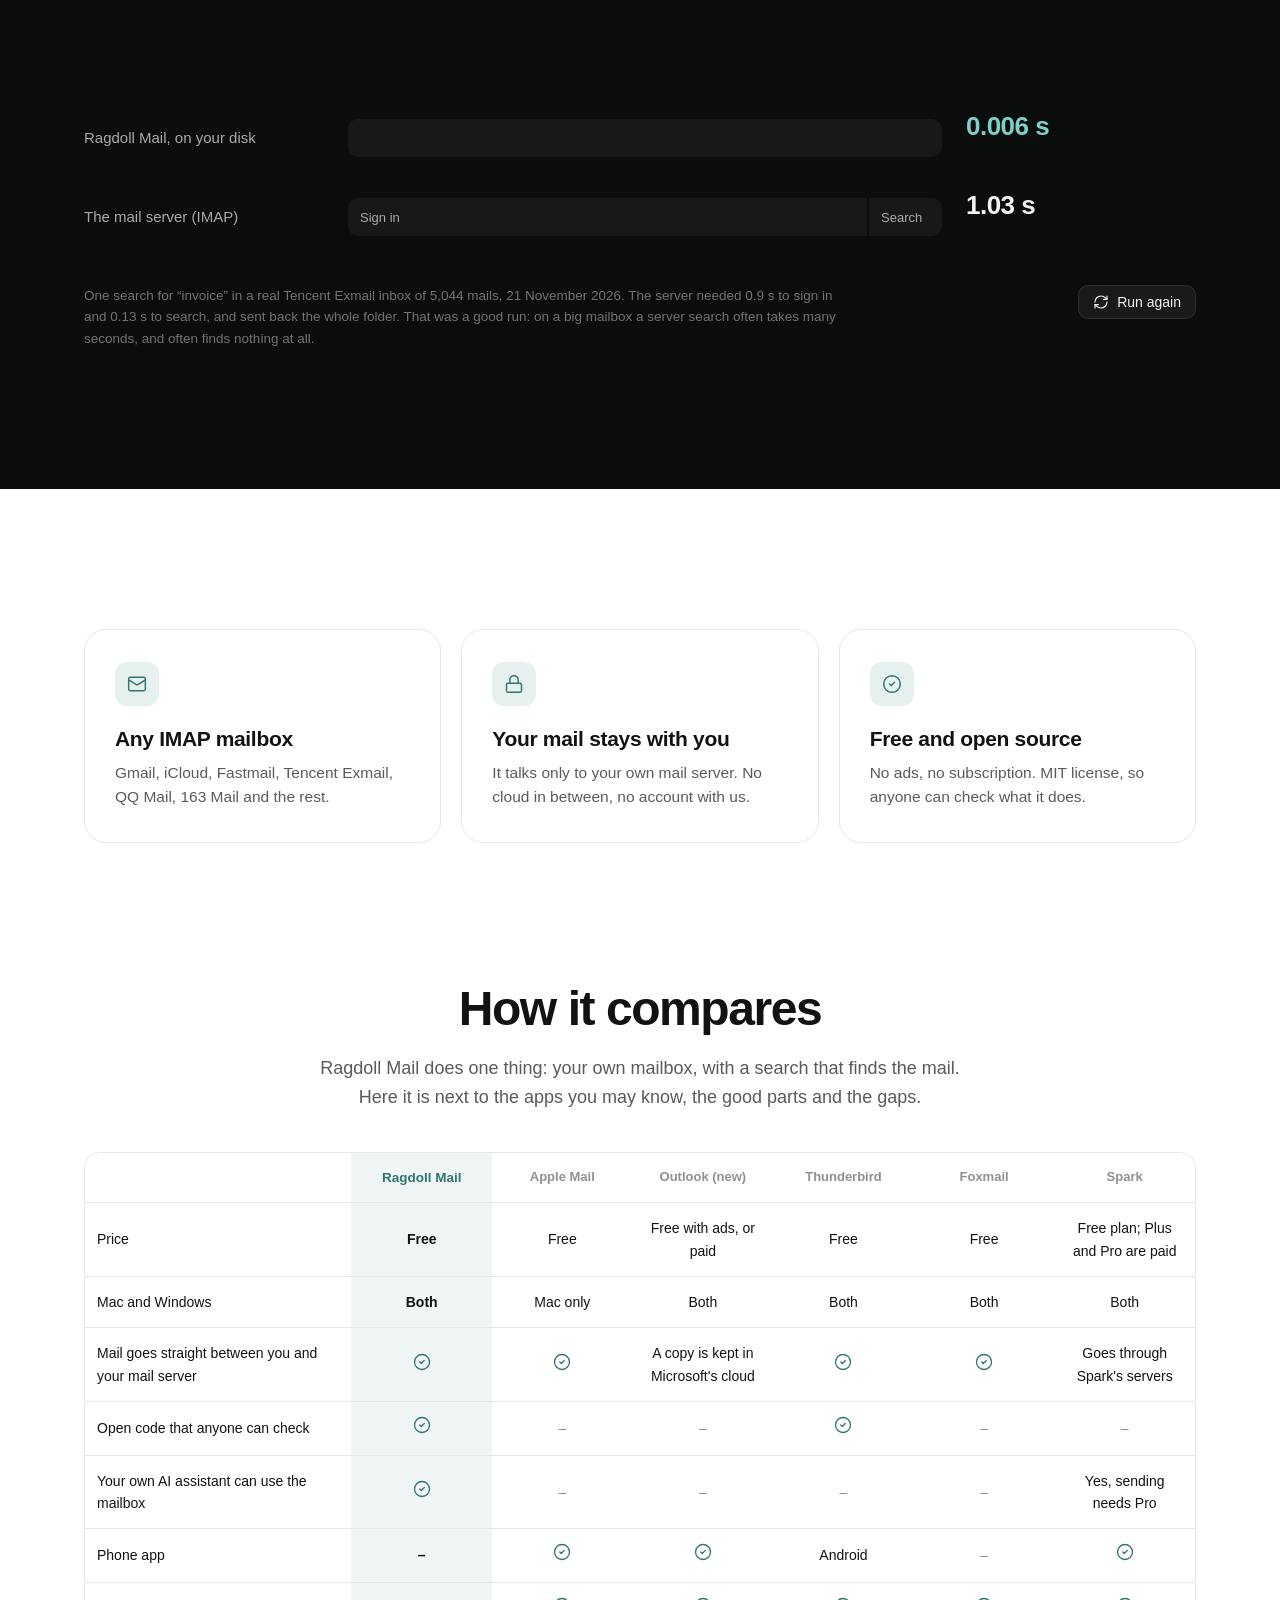
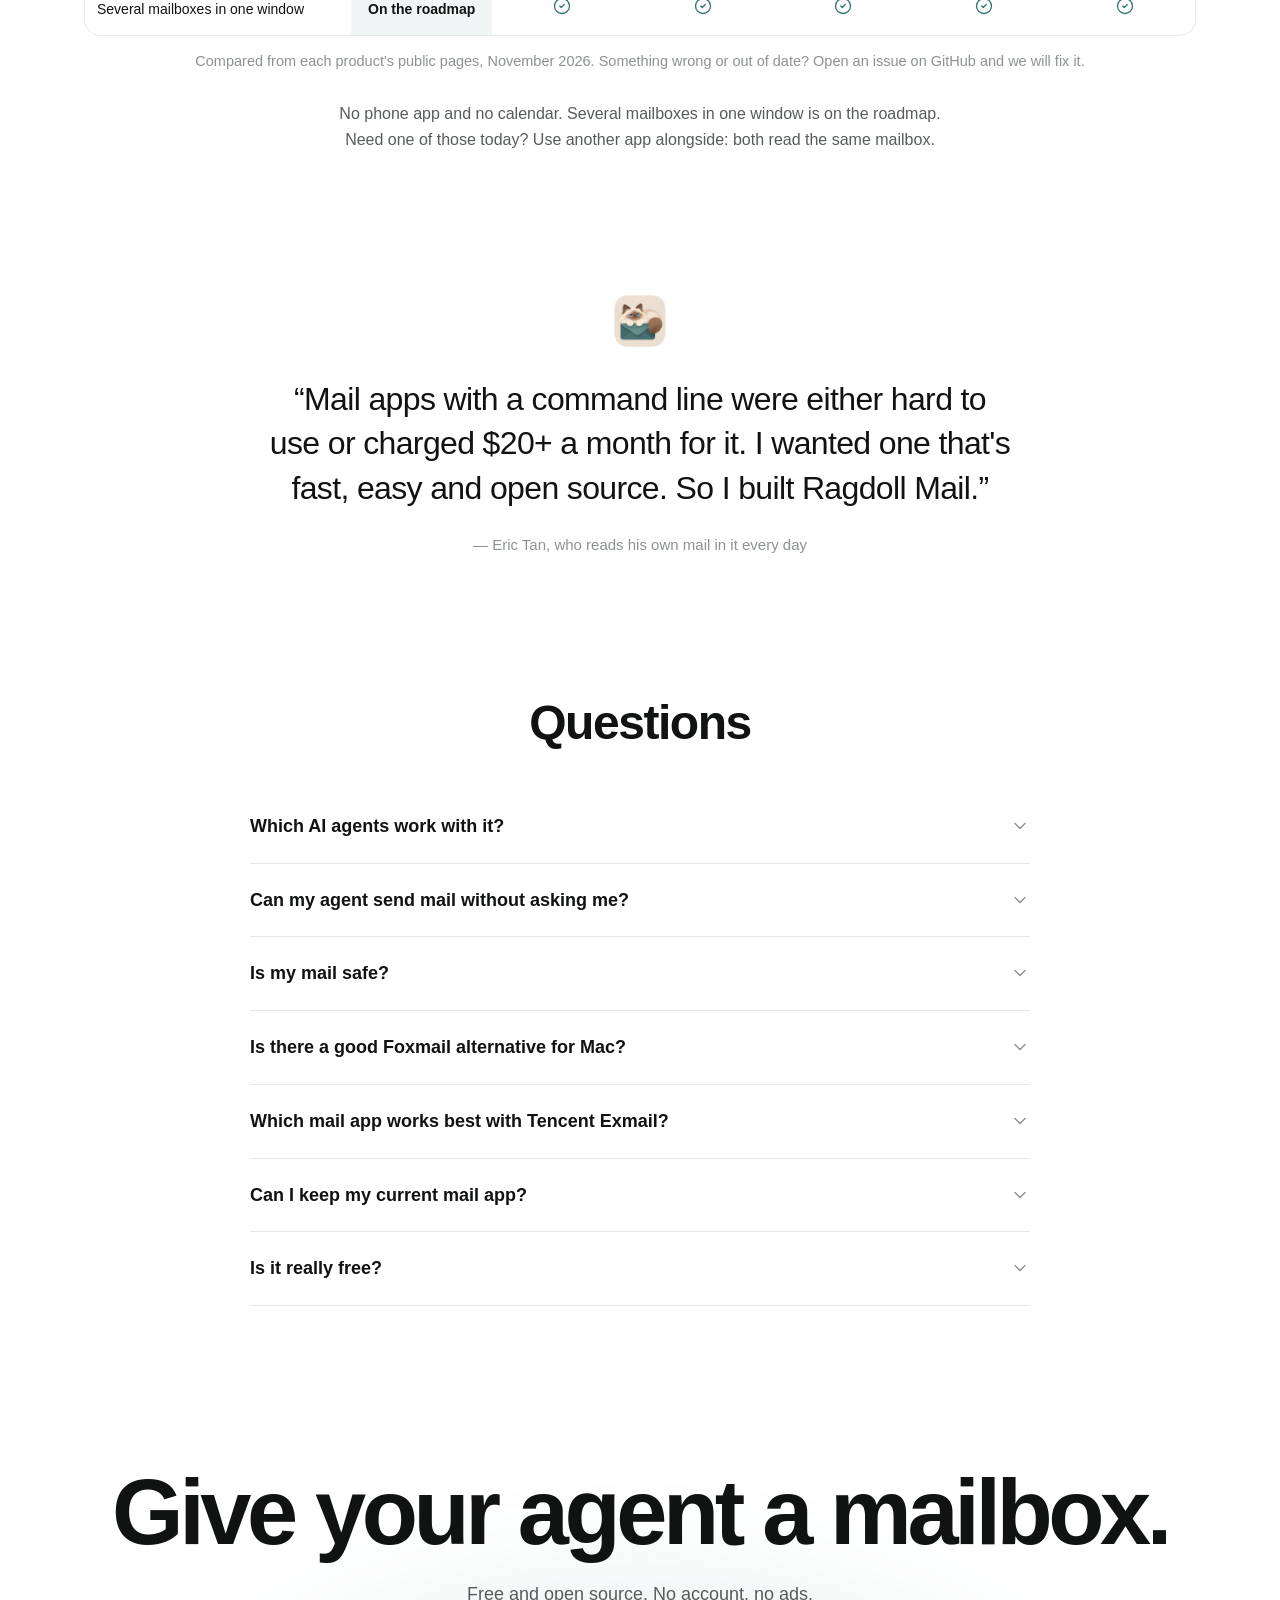
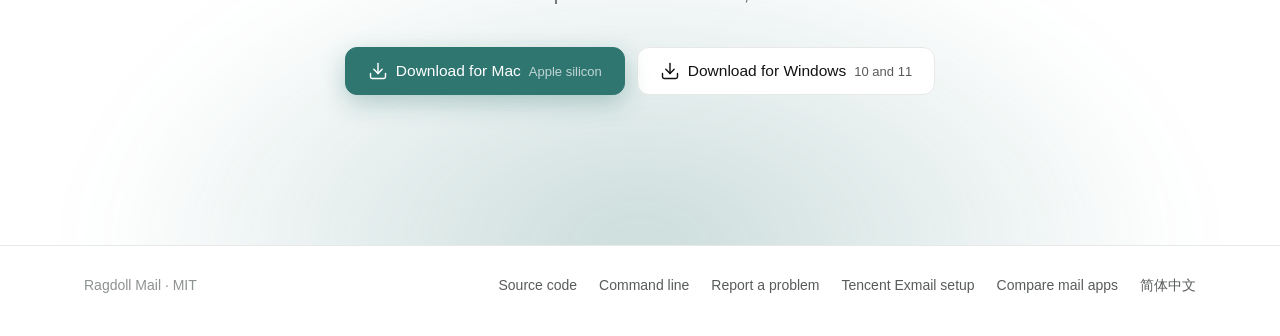
==== commit b584ff3f: "Demo video: the agent saves the draft, you read it, the agent sends it; new header; honest search co" ====
--- a/site/index.html
+++ b/site/index.html
@@ -25,14 +25,13 @@
 <script>document.documentElement.classList.add("js")</script>
 <link rel="stylesheet" href="style.css">
 <link rel="preload" as="image" href="media/demo-en.webp" fetchpriority="high">
-<script type="application/ld+json">[{"@context": "https://schema.org", "@type": "SoftwareApplication", "name": "Ragdoll Mail", "operatingSystem": "macOS, Windows", "applicationCategory": "CommunicationApplication", "description": "A free, open-source mail app for Mac and Windows with a command line built in. Claude Code, Codex and other agents can search your mail, draft replies and send them once you say yes. Local SQLite search, any IMAP mailbox.", "url": "https://erict16.github.io/ragdoll-mail/", "downloadUrl": "https://github.com/erict16/ragdoll-mail/releases/latest", "license": "https://opensource.org/licenses/MIT", "isAccessibleForFree": true, "image": "https://erict16.github.io/ragdoll-mail/img/og.png", "offers": {"@type": "Offer", "price": "0", "priceCurrency": "USD"}}, {"@context": "https://schema.org", "@type": "VideoObject", "name": "Ragdoll Mail in 35 seconds", "description": "Ragdoll Mail in use: an AI agent in a terminal writes a reply with the ragdoll command, the draft opens in the app, the send is undone and set for tomorrow morning, and search finds mail as you type", "inLanguage": "en", "thumbnailUrl": "https://erict16.github.io/ragdoll-mail/media/demo-en.webp", "contentUrl": "https://erict16.github.io/ragdoll-mail/media/demo-en.mp4", "uploadDate": "2026-11-21", "duration": "PT35S"}, {"@context": "https://schema.org", "@type": "FAQPage", "mainEntity": [{"@type": "Question", "name": "Which AI agents work with it?", "acceptedAnswer": {"@type": "Answer", "text": "Any agent that can run shell commands, such as Claude Code, Codex, Cursor or Gemini CLI. The agent calls the ragdoll command the same way you would in a terminal."}}, {"@type": "Question", "name": "Can my agent send mail without asking me?", "acceptedAnswer": {"@type": "Answer", "text": "Not by accident. The send command refuses to run without an explicit yes, and the setup we suggest tells agents to ask you first. When you say yes, the agent sends it with ragdoll send. Or you open the draft in the app and press Send yourself."}}, {"@type": "Question", "name": "Is my mail safe?", "acceptedAnswer": {"@type": "Answer", "text": "Your mail is stored on your computer and on your own mail server, and nowhere else. The app sends nothing to us. We do not run a server."}}, {"@type": "Question", "name": "Is there a good Foxmail alternative for Mac?", "acceptedAnswer": {"@type": "Answer", "text": "Ragdoll Mail is one: it runs on Mac (Apple silicon) and Windows, signs in to the same mailboxes as Foxmail (Tencent Exmail, QQ Mail, 163 and any IMAP mailbox), and its search answers at once."}}, {"@type": "Question", "name": "Which mail app works best with Tencent Exmail?", "acceptedAnswer": {"@type": "Answer", "text": "Any IMAP app can read Exmail, but Exmail's own search gives back the whole folder. Ragdoll Mail searches its own index instead, so only the mails with your words come back."}}, {"@type": "Question", "name": "Can I keep my current mail app?", "acceptedAnswer": {"@type": "Answer", "text": "Yes. Ragdoll Mail reads the same mailbox. Your phone and your other mail apps keep working as before."}}, {"@type": "Question", "name": "Is it really free?", "acceptedAnswer": {"@type": "Answer", "text": "Yes. There are no ads, no subscription and no account. The code is open source under the MIT license, so anyone can check what it does."}}]}]</script>
+<script type="application/ld+json">[{"@context": "https://schema.org", "@type": "SoftwareApplication", "name": "Ragdoll Mail", "operatingSystem": "macOS, Windows", "applicationCategory": "CommunicationApplication", "description": "A free, open-source mail app for Mac and Windows with a command line built in. Claude Code, Codex and other agents can search your mail, draft replies and send them once you say yes. Local SQLite search, any IMAP mailbox.", "url": "https://erict16.github.io/ragdoll-mail/", "downloadUrl": "https://github.com/erict16/ragdoll-mail/releases/latest", "license": "https://opensource.org/licenses/MIT", "isAccessibleForFree": true, "image": "https://erict16.github.io/ragdoll-mail/img/og.png", "offers": {"@type": "Offer", "price": "0", "priceCurrency": "USD"}}, {"@context": "https://schema.org", "@type": "VideoObject", "name": "Ragdoll Mail in 40 seconds", "description": "Ragdoll Mail in use: an AI agent in a terminal saves a reply to Drafts with the ragdoll command, you read it in the app, the agent sends it when you say yes, it shows in Sent, and search finds mail as you type", "inLanguage": "en", "thumbnailUrl": "https://erict16.github.io/ragdoll-mail/media/demo-en.webp", "contentUrl": "https://erict16.github.io/ragdoll-mail/media/demo-en.mp4", "uploadDate": "2026-11-24", "duration": "PT41S"}, {"@context": "https://schema.org", "@type": "FAQPage", "mainEntity": [{"@type": "Question", "name": "Which AI agents work with it?", "acceptedAnswer": {"@type": "Answer", "text": "Any agent that can run shell commands, such as Claude Code, Codex, Cursor or Gemini CLI. The agent calls the ragdoll command the same way you would in a terminal."}}, {"@type": "Question", "name": "Can my agent send mail without asking me?", "acceptedAnswer": {"@type": "Answer", "text": "Not by accident. The send command refuses to run without an explicit yes, and the setup we suggest tells agents to ask you first. When you say yes, the agent sends it with ragdoll send. Or you open the draft in the app and press Send yourself."}}, {"@type": "Question", "name": "Is my mail safe?", "acceptedAnswer": {"@type": "Answer", "text": "Your mail is stored on your computer and on your own mail server, and nowhere else. The app sends nothing to us. We do not run a server."}}, {"@type": "Question", "name": "Is there a good Foxmail alternative for Mac?", "acceptedAnswer": {"@type": "Answer", "text": "Ragdoll Mail is one: it runs on Mac (Apple silicon) and Windows, signs in to the same mailboxes as Foxmail (Tencent Exmail, QQ Mail, 163 and any IMAP mailbox), and its search answers at once."}}, {"@type": "Question", "name": "Which mail app works best with Tencent Exmail?", "acceptedAnswer": {"@type": "Answer", "text": "Any IMAP app can read Exmail, but Exmail's own search gives back the whole folder. Ragdoll Mail searches its own index instead, so only the mails with your words come back."}}, {"@type": "Question", "name": "Can I keep my current mail app?", "acceptedAnswer": {"@type": "Answer", "text": "Yes. Ragdoll Mail reads the same mailbox. Your phone and your other mail apps keep working as before."}}, {"@type": "Question", "name": "Is it really free?", "acceptedAnswer": {"@type": "Answer", "text": "Yes. There are no ads, no subscription and no account. The code is open source under the MIT license, so anyone can check what it does."}}]}]</script>
 </head>
 <body class="home">
 <header class="top"><div class="wrap">
   <a class="brand" href="./"><img src="img/icon.webp" alt="" width="30" height="30">Ragdoll Mail</a>
   <nav>
-    <a href="zh/" hreflang="zh-Hans">简体中文</a>
-    <a class="gh" href="https://github.com/erict16/ragdoll-mail">GitHub<span class="stars" data-stars hidden><svg class="i" viewBox="0 0 24 24" aria-hidden="true"><path d="M11.525 2.295a.53.53 0 0 1 .95 0l2.31 4.679a2.123 2.123 0 0 0 1.595 1.16l5.166.756a.53.53 0 0 1 .294.904l-3.736 3.638a2.123 2.123 0 0 0-.611 1.878l.882 5.14a.53.53 0 0 1-.771.56l-4.618-2.428a2.122 2.122 0 0 0-1.973 0L6.396 21.01a.53.53 0 0 1-.77-.56l.881-5.139a2.122 2.122 0 0 0-.611-1.879L2.16 9.795a.53.53 0 0 1 .294-.906l5.165-.755a2.122 2.122 0 0 0 1.597-1.16z"/></svg><b></b></span></a>
+    <details class="lang"><summary><svg class="i" viewBox="0 0 24 24" aria-hidden="true"><path d="m5 8 6 6"/><path d="m4 14 6-6 2-3"/><path d="M2 5h12"/><path d="M7 2h1"/><path d="m22 22-5-10-5 10"/><path d="M14 18h6"/></svg><span>English</span><svg class="i" viewBox="0 0 24 24" aria-hidden="true"><path d="m6 9 6 6 6-6"/></svg></summary><div class="lang-menu"><span aria-current="true">English</span><a href="zh/" hreflang="zh-Hans" lang="zh-Hans">简体中文</a></div></details><a class="gh" href="https://github.com/erict16/ragdoll-mail"><svg class="i gh-mark" viewBox="0 0 16 16" aria-hidden="true"><path d="M8 0c4.42 0 8 3.58 8 8a8.013 8.013 0 0 1-5.45 7.59c-.4.08-.55-.17-.55-.38 0-.27.01-1.13.01-2.2 0-.75-.25-1.23-.54-1.48 1.78-.2 3.65-.88 3.65-3.95 0-.88-.31-1.59-.82-2.15.08-.2.36-1.02-.08-2.12 0 0-.67-.22-2.2.82-.64-.18-1.32-.27-2-.27-.68 0-1.36.09-2 .27-1.53-1.03-2.2-.82-2.2-.82-.44 1.1-.16 1.92-.08 2.12-.51.56-.82 1.28-.82 2.15 0 3.06 1.86 3.75 3.64 3.95-.23.2-.44.55-.51 1.07-.46.21-1.61.55-2.33-.66-.15-.24-.6-.83-1.23-.82-.67.01-.27.38.01.53.34.19.73.9.82 1.13.16.45.68 1.31 2.69.94 0 .67.01 1.3.01 1.49 0 .21-.15.45-.55.38A7.995 7.995 0 0 1 0 8c0-4.42 3.58-8 8-8Z"/></svg><span>Star</span><span class="stars" data-stars hidden><svg class="i" viewBox="0 0 24 24" aria-hidden="true"><path d="M11.525 2.295a.53.53 0 0 1 .95 0l2.31 4.679a2.123 2.123 0 0 0 1.595 1.16l5.166.756a.53.53 0 0 1 .294.904l-3.736 3.638a2.123 2.123 0 0 0-.611 1.878l.882 5.14a.53.53 0 0 1-.771.56l-4.618-2.428a2.122 2.122 0 0 0-1.973 0L6.396 21.01a.53.53 0 0 1-.77-.56l.881-5.139a2.122 2.122 0 0 0-.611-1.879L2.16 9.795a.53.53 0 0 1 .294-.906l5.165-.755a2.122 2.122 0 0 0 1.597-1.16z"/></svg><b></b></span></a>
   </nav>
   <a class="btn primary" data-dl href="https://github.com/erict16/ragdoll-mail/releases/latest/download/ragdoll-mail-mac.dmg">Download</a>
 </div></header>
@@ -48,7 +47,7 @@
   </div>
   <div class="shot"><div class="glow" aria-hidden="true"></div><div class="tilt">
     <video class="demo" data-src="media/demo-en.mp4" poster="media/demo-en.webp" width="1920" height="1200"
-      muted loop playsinline preload="none" aria-label="Ragdoll Mail in use: an AI agent in a terminal writes a reply with the ragdoll command, the draft opens in the app, the send is undone and set for tomorrow morning, and search finds mail as you type"></video>
+      muted loop playsinline preload="none" aria-label="Ragdoll Mail in use: an AI agent in a terminal saves a reply to Drafts with the ragdoll command, you read it in the app, the agent sends it when you say yes, it shows in Sent, and search finds mail as you type"></video>
     <button class="sound" type="button" aria-pressed="false" data-on="Sound on" data-off="Sound off" aria-label="Sound on"><svg class="i" viewBox="0 0 24 24" aria-hidden="true"><path d="M11 4.702a.705.705 0 0 0-1.203-.498L6.413 7.587A1.4 1.4 0 0 1 5.416 8H3a1 1 0 0 0-1 1v6a1 1 0 0 0 1 1h2.416a1.4 1.4 0 0 1 .997.413l3.383 3.384A.705.705 0 0 0 11 19.298z"/><line x1="22" x2="16" y1="9" y2="15"/><line x1="16" x2="22" y1="9" y2="15"/></svg><svg class="i" viewBox="0 0 24 24" aria-hidden="true"><path d="M11 4.702a.705.705 0 0 0-1.203-.498L6.413 7.587A1.4 1.4 0 0 1 5.416 8H3a1 1 0 0 0-1 1v6a1 1 0 0 0 1 1h2.416a1.4 1.4 0 0 1 .997.413l3.383 3.384A.705.705 0 0 0 11 19.298z"/><path d="M16 9a5 5 0 0 1 0 6"/><path d="M19.364 18.364a9 9 0 0 0 0-12.728"/></svg></button>
   </div></div>
 </section>
@@ -67,8 +66,9 @@
 
   <section id="speed"><div class="wrap">
     <h2 class="big reveal">Search never leaves<br><em>your computer.</em></h2>
+    <p class="sub reveal">Every mail goes into a SQLite full-text index on your disk, so a search never waits for the mail server, and works offline.</p>
     <div class="mega reveal"><b data-n="160">160×</b><span>faster than asking the mail server</span></div>
-    <div class="race" data-ours="0.0063" data-srv="1.03" data-split="0.9" data-unit=" s"><div class="race-row ours"><div class="race-name">Ragdoll Mail, on your disk</div><div class="race-track"><span class="slot" style="--w:0.80%"><i class="seg"></i></span></div><div class="race-val"><b data-f="0.006 s">0.006 s</b><span>989 mails that contain the word</span></div></div><div class="race-row"><div class="race-name">The mail server (IMAP)</div><div class="race-track"><span class="slot wait" style="--w:87.38%"><i class="seg"></i><em>Sign in</em></span><span class="slot" style="--w:12.62%"><i class="seg"></i><em>Search</em></span></div><div class="race-val"><b data-f="1.03 s">1.03 s</b><span>5,044 mails: the whole folder</span></div></div><div class="race-foot"><p>One search for “invoice” in a real Tencent Exmail inbox of 5,044 mails, 21 November 2026. The server needed 0.9 s to sign in and 0.13 s to search, and sent back the whole folder.</p><button type="button" class="rerun"><svg class="i" viewBox="0 0 24 24" aria-hidden="true"><path d="M3 12a9 9 0 0 1 9-9 9.75 9.75 0 0 1 6.74 2.74L21 8"/><path d="M21 3v5h-5"/><path d="M21 12a9 9 0 0 1-9 9 9.75 9.75 0 0 1-6.74-2.74L3 16"/><path d="M8 16H3v5"/></svg>Run again</button></div></div>
+    <div class="race" data-ours="0.0063" data-srv="1.03" data-split="0.9" data-unit=" s"><div class="race-row ours"><div class="race-name">Ragdoll Mail, on your disk</div><div class="race-track"><span class="slot" style="--w:0.80%"><i class="seg"></i></span></div><div class="race-val"><b data-f="0.006 s">0.006 s</b><span>989 mails that contain the word</span></div></div><div class="race-row"><div class="race-name">The mail server (IMAP)</div><div class="race-track"><span class="slot wait" style="--w:87.38%"><i class="seg"></i><em>Sign in</em></span><span class="slot" style="--w:12.62%"><i class="seg"></i><em>Search</em></span></div><div class="race-val"><b data-f="1.03 s">1.03 s</b><span>5,044 mails: the whole folder</span></div></div><div class="race-foot"><p>One search for “invoice” in a real Tencent Exmail inbox of 5,044 mails, 21 November 2026. The server needed 0.9 s to sign in and 0.13 s to search, and sent back the whole folder. That was a good run: on a big mailbox a server search often takes many seconds, and often finds nothing at all.</p><button type="button" class="rerun"><svg class="i" viewBox="0 0 24 24" aria-hidden="true"><path d="M3 12a9 9 0 0 1 9-9 9.75 9.75 0 0 1 6.74 2.74L21 8"/><path d="M21 3v5h-5"/><path d="M21 12a9 9 0 0 1-9 9 9.75 9.75 0 0 1-6.74-2.74L3 16"/><path d="M8 16H3v5"/></svg>Run again</button></div></div>
   </div></section>
 </div>
 
--- a/site/style.css
+++ b/site/style.css
@@ -71,11 +71,29 @@
 .top nav { display: flex; gap: 24px; margin-left: auto; font-size: 14.5px; color: var(--text-2); }
 .top nav a { text-decoration: none; }
 .top nav a:hover { color: var(--text); }
-.top nav a.gh { display: inline-flex; align-items: center; gap: 8px; }
-.top .stars { display: inline-flex; align-items: center; gap: 3px; padding: 1px 7px 1px 6px; border: 1px solid var(--line); border-radius: 999px; font-size: 12.5px; font-variant-numeric: tabular-nums; line-height: 18px; }
+.top nav { align-items: center; gap: 10px; }
+.top .lang { position: relative; }
+.top .lang summary { list-style: none; display: inline-flex; align-items: center; gap: 7px; height: 34px; padding: 0 10px;
+  border-radius: 10px; cursor: pointer; color: var(--text); font-weight: 600; }
+.top .lang summary::-webkit-details-marker { display: none; }
+.top .lang summary:hover, .top .lang[open] summary { background: var(--bg-2); }
+.top .lang summary svg.i { width: 17px; height: 17px; }
+.top .lang summary svg.i:last-child { width: 15px; height: 15px; color: var(--text-3); transition: transform .2s var(--ease); }
+.top .lang[open] summary svg.i:last-child { transform: rotate(180deg); }
+.top .lang-menu { position: absolute; right: 0; top: calc(100% + 6px); min-width: 150px; padding: 6px; border-radius: 12px;
+  background: var(--card); border: 1px solid var(--line); box-shadow: 0 12px 32px rgba(0, 0, 0, .12); display: grid; z-index: 20; }
+.top .lang-menu > * { padding: 8px 10px; border-radius: 8px; color: var(--text); }
+.top .lang-menu span { font-weight: 600; }
+.top .lang-menu a:hover { background: var(--bg-2); }
+.top nav a.gh { display: inline-flex; align-items: center; gap: 8px; height: 34px; padding: 0 12px; border: 1px solid var(--line);
+  border-radius: 10px; color: var(--text); font-weight: 500; }
+.top nav a.gh:hover { background: var(--bg-2); }
+.top .gh svg.gh-mark { width: 18px; height: 18px; fill: currentColor; stroke: none; }
+.top .stars { display: inline-flex; align-items: center; gap: 5px; margin-left: 2px; padding-left: 10px;
+  border-left: 1px solid var(--line); align-self: stretch; font-variant-numeric: tabular-nums; }
 .top .stars[hidden] { display: none; }
-.top .stars svg.i { width: 12px; height: 12px; }
-.top .stars b { font-weight: 500; }
+.top .stars svg.i { width: 15px; height: 15px; color: #e3a008; fill: currentColor; }
+.top .stars b { font-weight: 600; }
 .top .btn { padding: 7px 14px; font-size: 14px; }
 
 /* ---- buttons */
@@ -319,7 +337,11 @@
 }
 @media (max-width: 520px) {
   .wrap { padding: 0 16px; }
-  .top nav { gap: 16px; }
+  .top nav { gap: 6px; }
+  .top .wrap { gap: 10px; }
+  .top .brand { white-space: nowrap; }
+  .top .lang summary { padding: 0 6px; gap: 4px; }
+  .top .lang summary span { display: none; }
   .top .btn { display: none; }
   .cta .btn { width: 100%; justify-content: center; }
   .shot { padding: 0 8px; margin-top: 44px; }
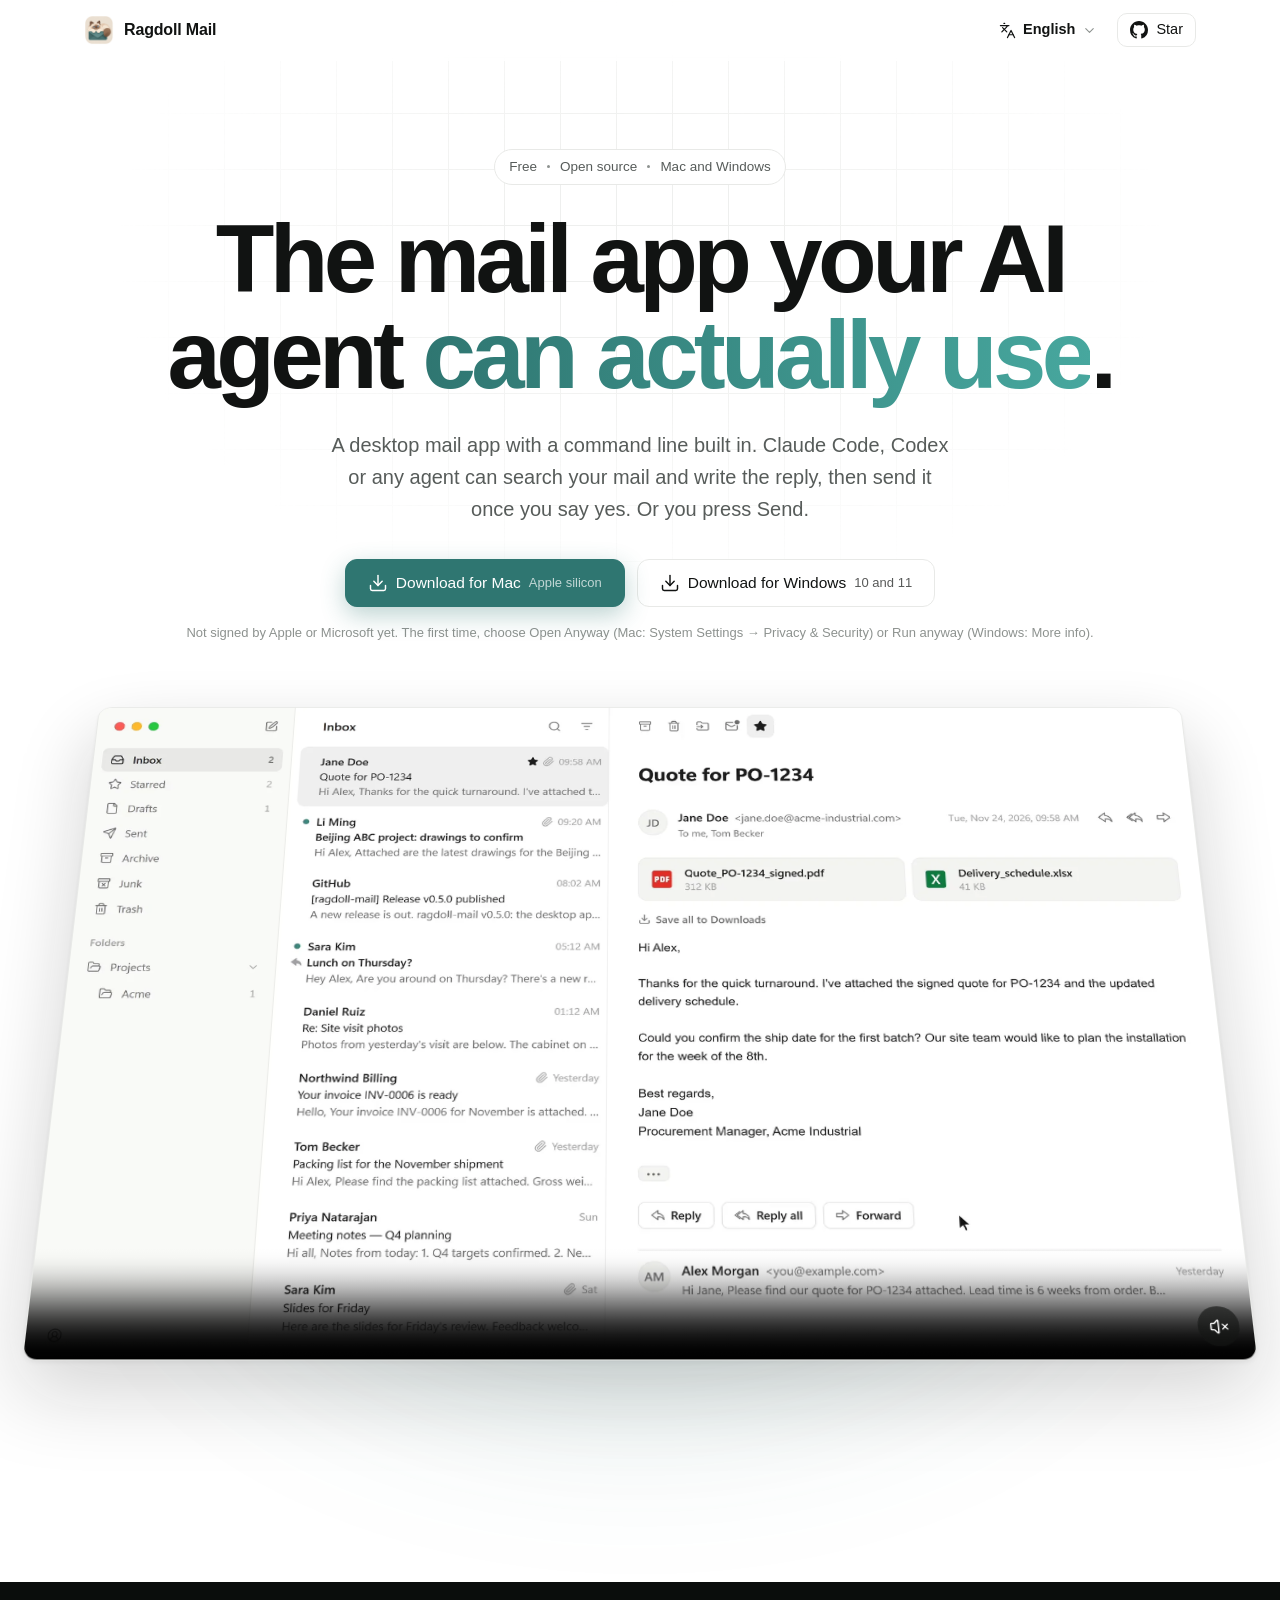
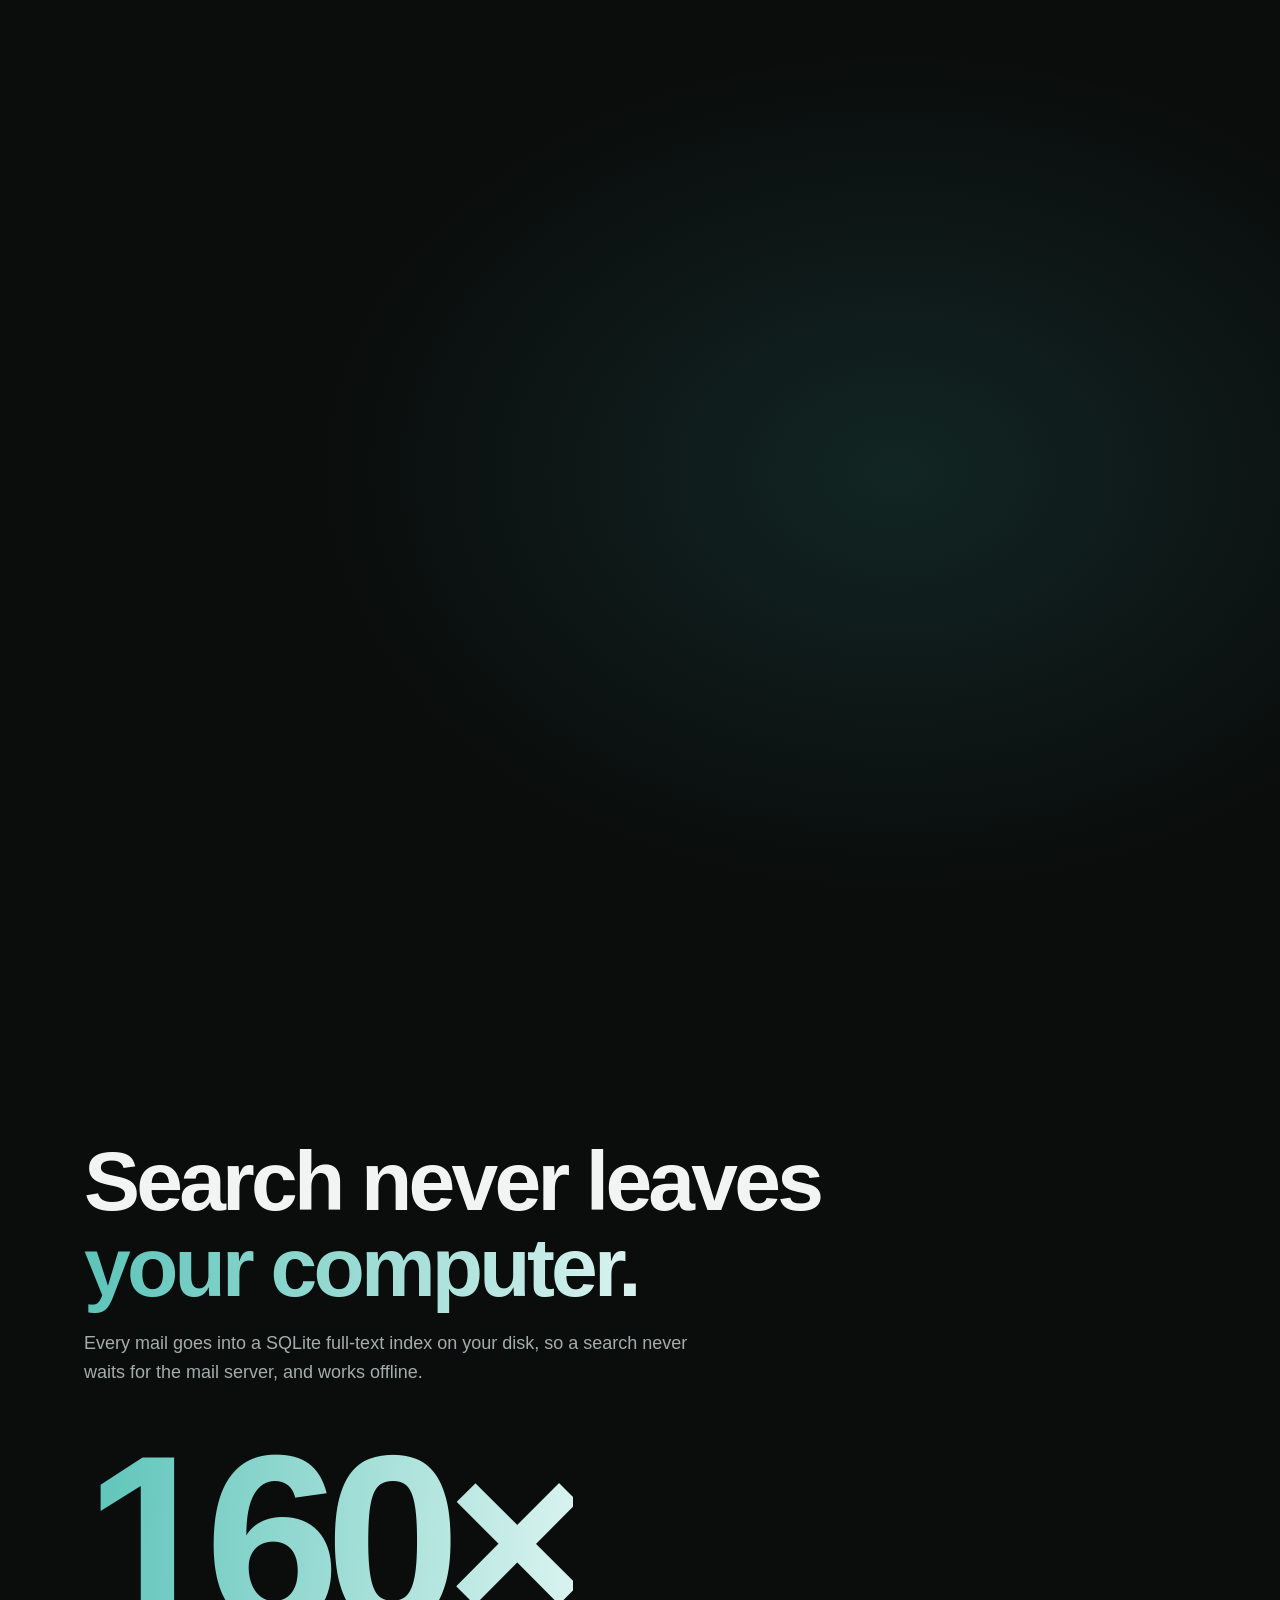
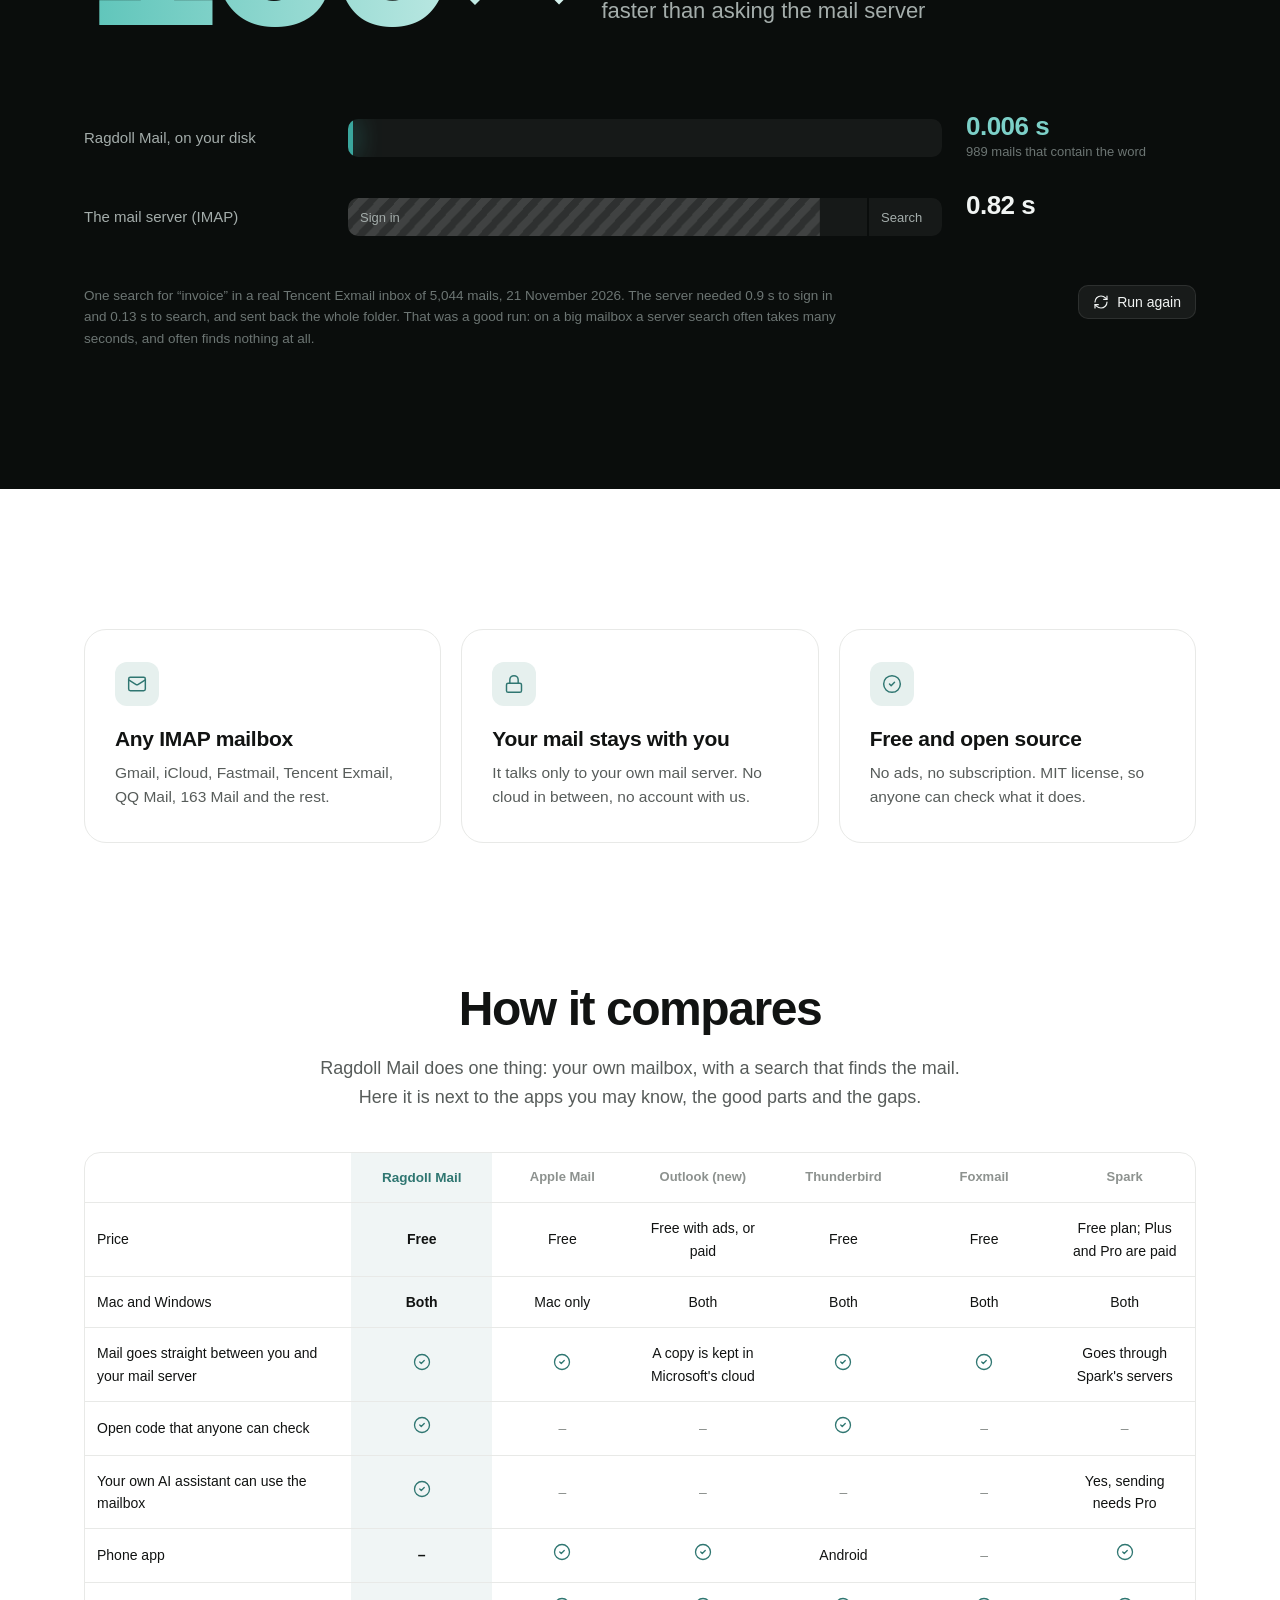
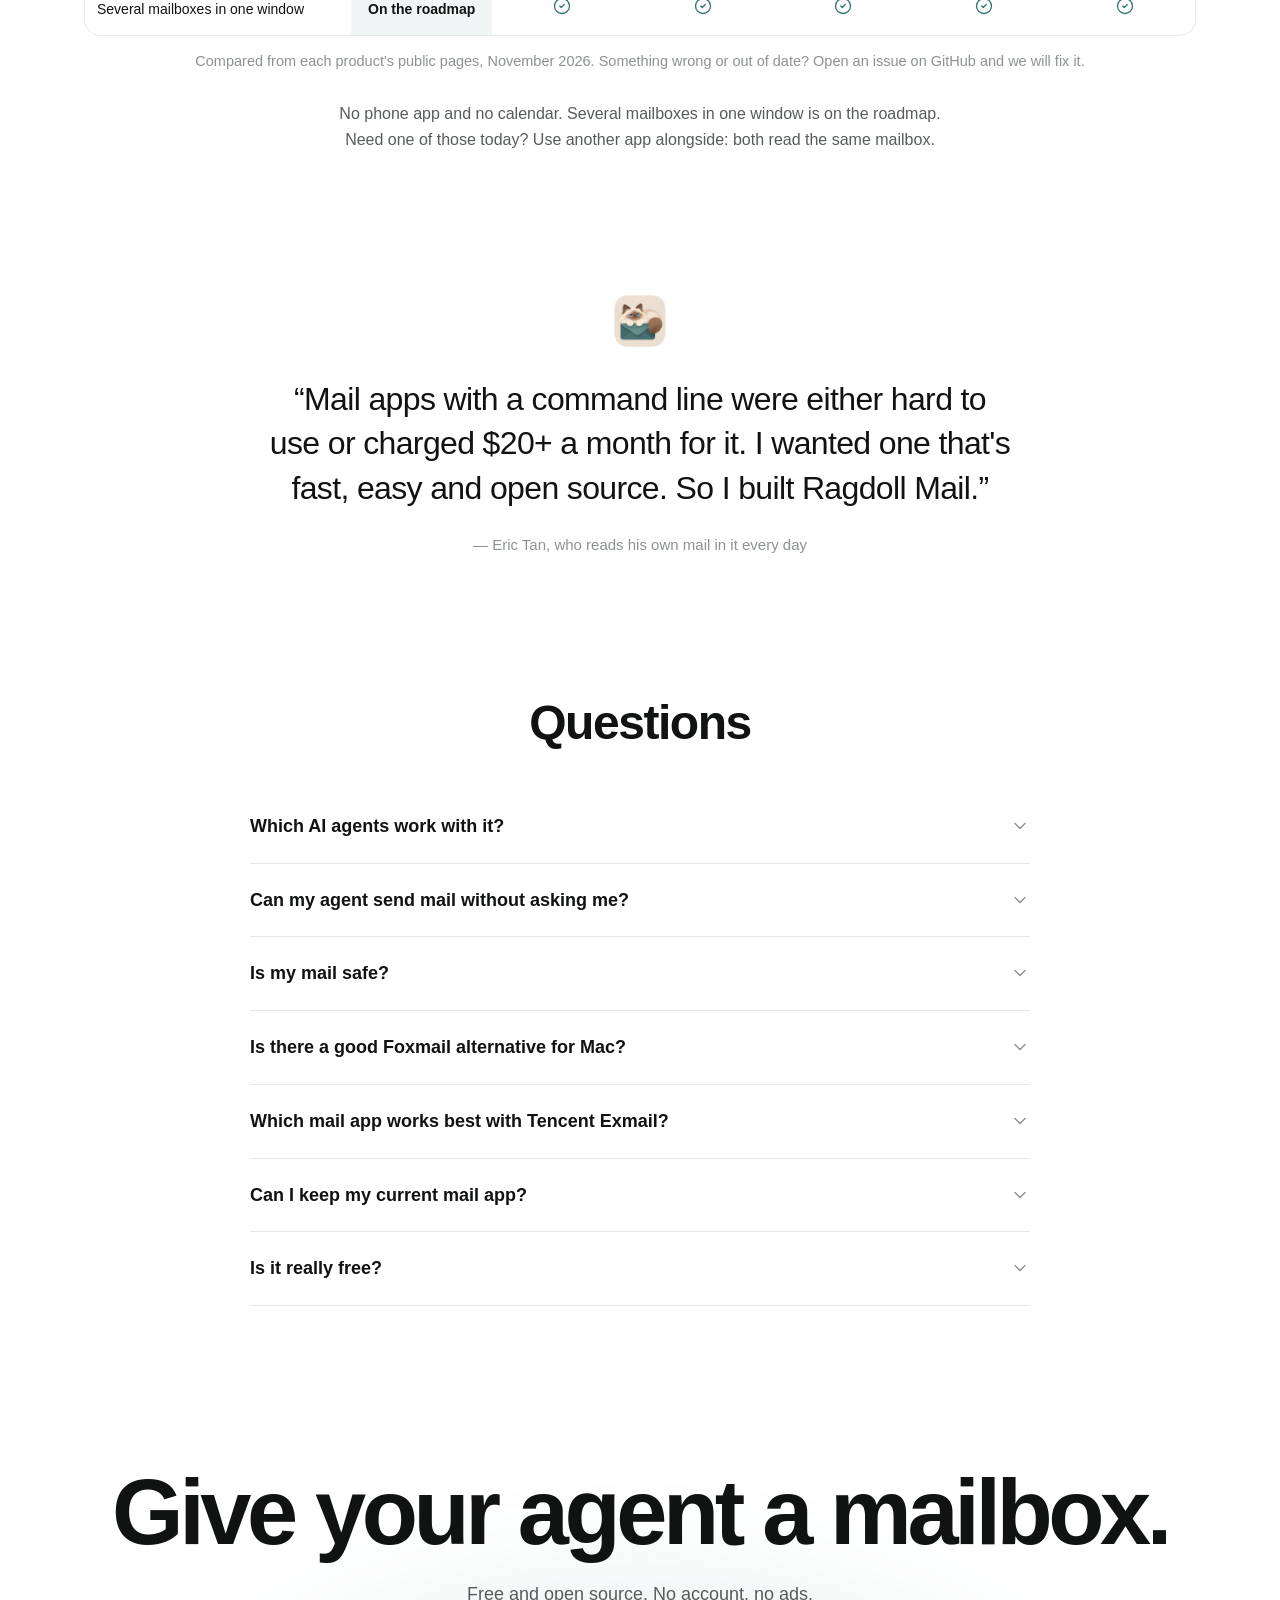
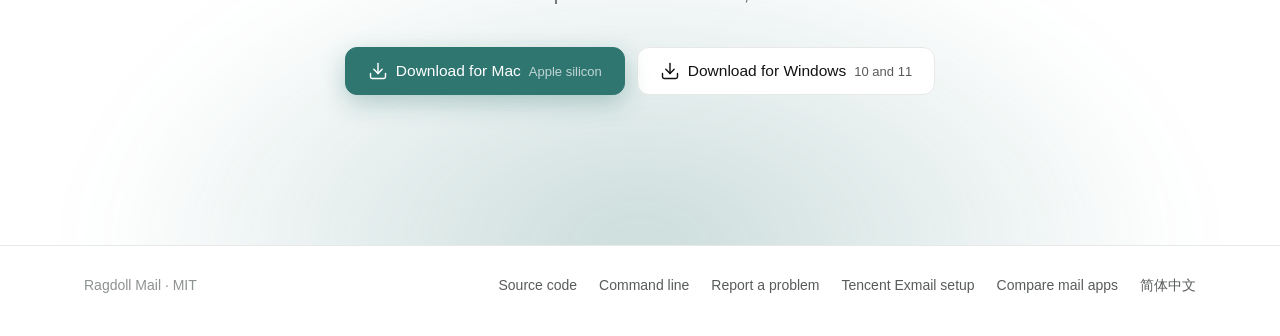
==== commit 666f73f2: "Security policy and Dependabot for the workflows; no Download button in the site header Co-Authored-" ====
--- a/site/index.html
+++ b/site/index.html
@@ -33,7 +33,6 @@
   <nav>
     <details class="lang"><summary><svg class="i" viewBox="0 0 24 24" aria-hidden="true"><path d="m5 8 6 6"/><path d="m4 14 6-6 2-3"/><path d="M2 5h12"/><path d="M7 2h1"/><path d="m22 22-5-10-5 10"/><path d="M14 18h6"/></svg><span>English</span><svg class="i" viewBox="0 0 24 24" aria-hidden="true"><path d="m6 9 6 6 6-6"/></svg></summary><div class="lang-menu"><span aria-current="true">English</span><a href="zh/" hreflang="zh-Hans" lang="zh-Hans">简体中文</a></div></details><a class="gh" href="https://github.com/erict16/ragdoll-mail"><svg class="i gh-mark" viewBox="0 0 16 16" aria-hidden="true"><path d="M8 0c4.42 0 8 3.58 8 8a8.013 8.013 0 0 1-5.45 7.59c-.4.08-.55-.17-.55-.38 0-.27.01-1.13.01-2.2 0-.75-.25-1.23-.54-1.48 1.78-.2 3.65-.88 3.65-3.95 0-.88-.31-1.59-.82-2.15.08-.2.36-1.02-.08-2.12 0 0-.67-.22-2.2.82-.64-.18-1.32-.27-2-.27-.68 0-1.36.09-2 .27-1.53-1.03-2.2-.82-2.2-.82-.44 1.1-.16 1.92-.08 2.12-.51.56-.82 1.28-.82 2.15 0 3.06 1.86 3.75 3.64 3.95-.23.2-.44.55-.51 1.07-.46.21-1.61.55-2.33-.66-.15-.24-.6-.83-1.23-.82-.67.01-.27.38.01.53.34.19.73.9.82 1.13.16.45.68 1.31 2.69.94 0 .67.01 1.3.01 1.49 0 .21-.15.45-.55.38A7.995 7.995 0 0 1 0 8c0-4.42 3.58-8 8-8Z"/></svg><span>Star</span><span class="stars" data-stars hidden><svg class="i" viewBox="0 0 24 24" aria-hidden="true"><path d="M11.525 2.295a.53.53 0 0 1 .95 0l2.31 4.679a2.123 2.123 0 0 0 1.595 1.16l5.166.756a.53.53 0 0 1 .294.904l-3.736 3.638a2.123 2.123 0 0 0-.611 1.878l.882 5.14a.53.53 0 0 1-.771.56l-4.618-2.428a2.122 2.122 0 0 0-1.973 0L6.396 21.01a.53.53 0 0 1-.77-.56l.881-5.139a2.122 2.122 0 0 0-.611-1.879L2.16 9.795a.53.53 0 0 1 .294-.906l5.165-.755a2.122 2.122 0 0 0 1.597-1.16z"/></svg><b></b></span></a>
   </nav>
-  <a class="btn primary" data-dl href="https://github.com/erict16/ragdoll-mail/releases/latest/download/ragdoll-mail-mac.dmg">Download</a>
 </div></header>
 
 <main>
--- a/site/style.css
+++ b/site/style.css
@@ -94,7 +94,6 @@
 .top .stars[hidden] { display: none; }
 .top .stars svg.i { width: 15px; height: 15px; color: #e3a008; fill: currentColor; }
 .top .stars b { font-weight: 600; }
-.top .btn { padding: 7px 14px; font-size: 14px; }
 
 /* ---- buttons */
 .btn { display: inline-flex; align-items: center; gap: 8px; padding: 13px 22px; border-radius: 12px; font: 500 15.5px var(--font);
@@ -342,7 +341,6 @@
   .top .brand { white-space: nowrap; }
   .top .lang summary { padding: 0 6px; gap: 4px; }
   .top .lang summary span { display: none; }
-  .top .btn { display: none; }
   .cta .btn { width: 100%; justify-content: center; }
   .shot { padding: 0 8px; margin-top: 44px; }
   .shot .demo { border-radius: 9px; }
